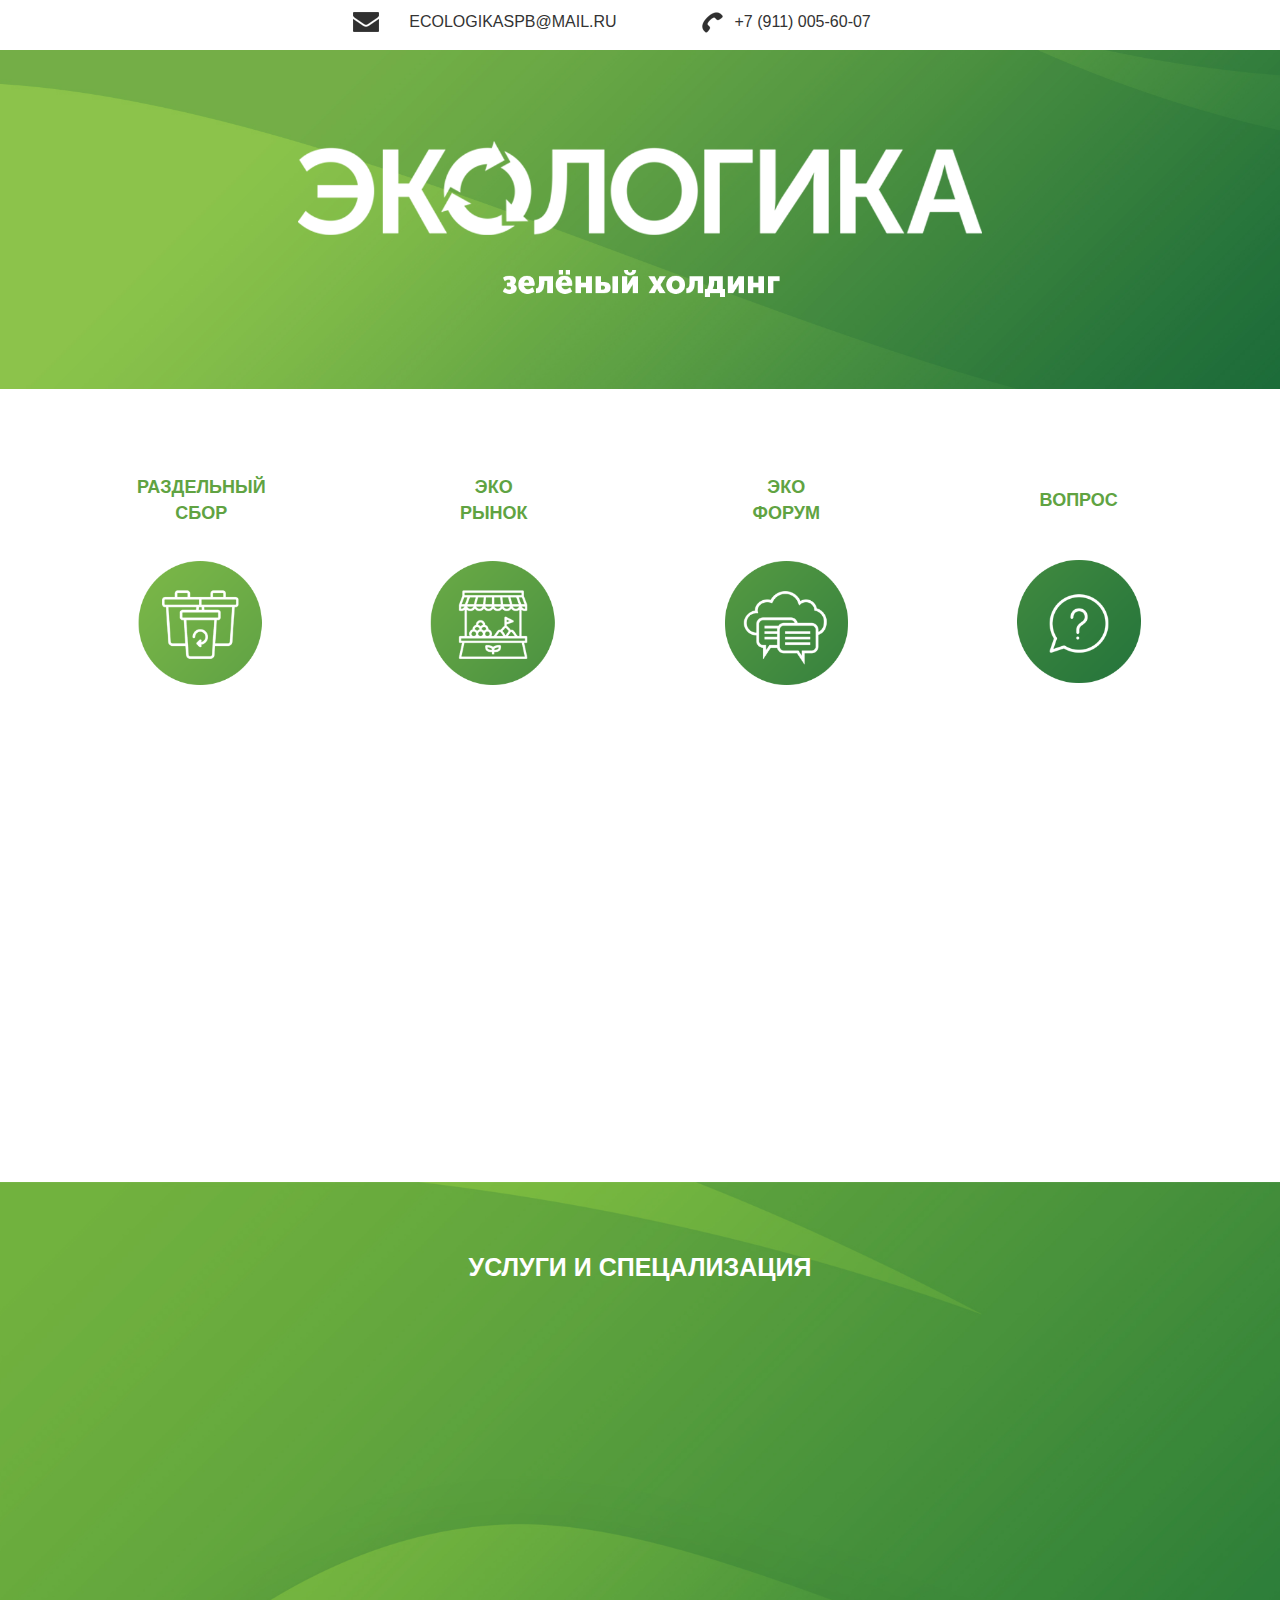
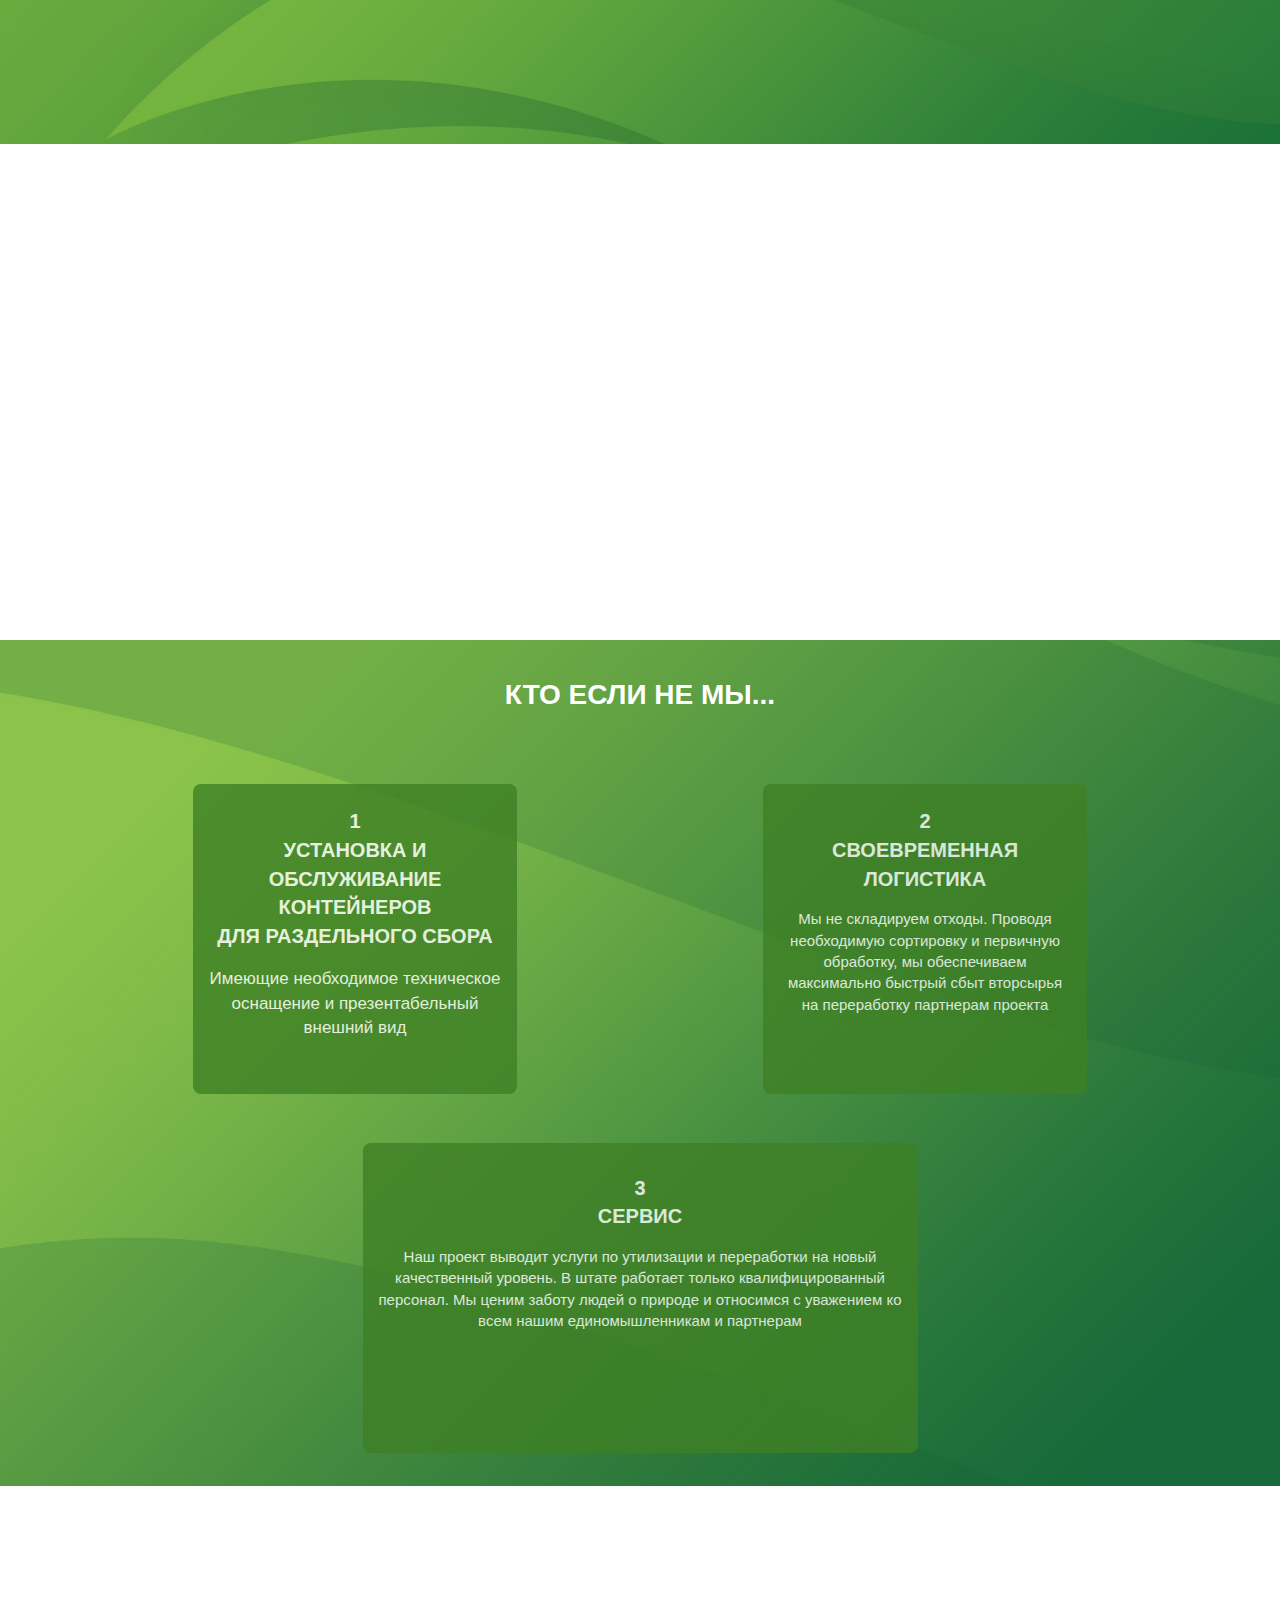
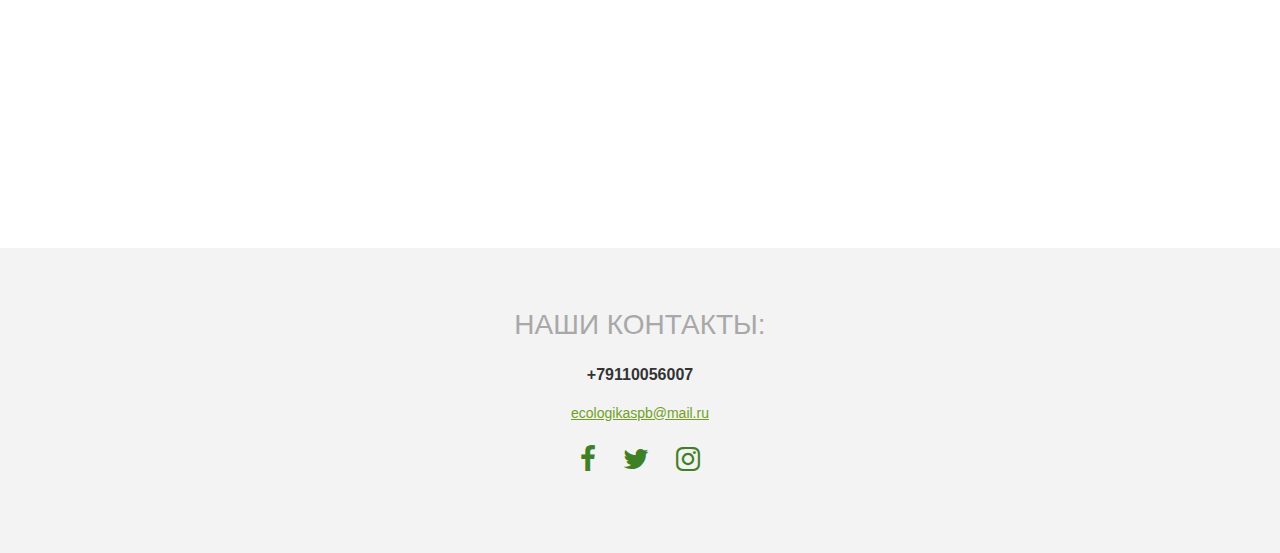
==== index.html @ de42df35 "initial commit" ====
<!DOCTYPE html>
<html lang="ru">
  <head>
    <meta charset="utf-8">
    <meta http-equiv="X-UA-Compatible" content="IE=edge">
    <meta name="viewport" content="width=device-width, initial-scale=1">
    <!-- The above 3 meta tags *must* come first in the head; any other head content must come *after* these tags -->
    <title>Bootstrap 101 Template</title>

    <!-- Bootstrap -->
    <link href="css/bootstrap.min.css" rel="stylesheet">
    <!-- MAIN CSS -->
    <link rel="stylesheet" href="css/main.css">
    <!-- ANIMATE CSS -->
    <link rel="stylesheet" href="css/animate.css">
    <!-- FORN AWESOME -->
    <link rel="stylesheet" href="css/font-awesome.min.css">


    <!-- HTML5 shim and Respond.js for IE8 support of HTML5 elements and media queries -->
    <!-- WARNING: Respond.js doesn't work if you view the page via file:// -->
    <!--[if lt IE 9]>
      <script src="https://oss.maxcdn.com/html5shiv/3.7.3/html5shiv.min.js"></script>
      <script src="https://oss.maxcdn.com/respond/1.4.2/respond.min.js"></script>
    <![endif]-->
  </head>
  <body>
    <header class="header">
         <div class="container">
           <div class="row animated fadeInDown">
             <div class="col-lg-12 col-md-12 col-sm-12 col-xs-12 header-contacts">
               <p class="header-contacts-p1">ecologikaspb@mail.ru</p>
               <p class="header-contacts-p2">+7 (911) 005-60-07</p>
             </div>
           </div>
         </div>
    </header>

    <section class="main">
      <div class="container">
        <div class="row">
          <div class="col-lg-12 col-md-12">
            <img class="animated fadeInLeft" src="img/main-text.png" alt="Экология">
          </div>
        </div>
      </div>
    </section>

    <section class="mission">
      <div class="container">
        <div class="row mission-block-1 animated fadeInDown">
          <div class="col-lg-3 col-md-3 col-sm-3 col-xs-6">
            <a href="razdelniy-sbor.html"><p>раздельный<br> сбор</p>
              <img src="img/mission-img-1.png" alt="Картинка"></a>
          </div>
          <div class="col-lg-3 col-md-3 col-sm-3 col-xs-6">
            <a href="#"><p>эко<br> рынок</p>
              <img src="img/mission-img-2.png" alt="Картинка"></a>
          </div>
          <div class="col-lg-3 col-md-3 col-sm-3 col-xs-6">
            <a href="#"><p>эко<br> форум</p>
              <img src="img/mission-img-3.png" alt="Картинка"></a>
          </div>
          <div class="col-lg-3 col-md-3 col-sm-3 col-xs-6 mission-block-1-img-4">
            <a href=""><p class="mission-block-1-line-height">вопрос</p>
              <img src="img/mission-img-4.png" alt="Картинка"> </a>
          </div>
        </div>
        <div class="row mission-block-2 animated">
          <div class="col-lg-6 col-md-6 col-sm-12 col-xs-12 mission-block-2-background animated mov2">
            <h1>миссия проекта</h1>
            <p>Основой идеи проекта является миссия заботы об экологии.
              Проект ЭКОЛОГИКА это команда единомышленников, которые
              всегда уделяли особое внимание чистоте в своей жизни.
              Мы наблюдали за опытом реализованных проектов в сфере
              экологии, и анализировали ошибки закрывшихся или
              временно приостановленных. Основываясь на полученном
              опыте и собранной информации, мы решили реализовать
              свои проект, в котором мы учли все нюансы и внедрили
              необходимые процессы для успешного функционирования.
              В команде проекта есть специалисты в сфере утилизации
              и переработки вторсырья, которые имеют успешныий
            опыт реализацииэкопроектов на региональном уровне.</p>
          </div>
          <div class="col-lg-6 col-md-6 col-sm-12 col-xs-12 animated mov3 mission-hide-block">
            <img src="img/mission-block-2-img.png" alt="Картинка">
          </div>
        </div>
      </div>
    </section> 

    <section class="services">
      <div class="container">
        <div class="row">
          <div class="col-lg-12 col-md-12 col-sm-12 col-xs-12">
            <h1>Услуги и спецализация</h1>
          </div>
        </div>
        <div class="row services-row-2 animated mov4">
          <div class="col-lg-4 col-md-4 col-sm-12 col-xs-12 services-block-1">
            <img src="img/services-img-1.png" alt="Картинка">
            <h2>раздельный сбор<br>
            отходов</h2>
            <p>пластик, картон,
              макулатура
              организация
            пунктов приема</p>
          </div>
          <div class="col-lg-4 col-md-4 col-sm-12 col-xs-12 services-block-2">
            <img src="img/services-img-2.png" alt="Картинка">
            <h2>логистика<br>
            и утилизация</h2>
            <p>доставка
            и прием отходов</p>
          </div>
          <div class="col-lg-4 col-md-4 col-sm-12 col-xs-12 services-block-3">
            <img src="img/services-img-3.png" alt="Картинка">
            <h2>Сортировка<br>
            и обработка</h2>
            <p>разделение отходов,
              первичное очищение
              и подготовка пригодного
            для переработки сырья</p>
          </div>
        </div>
      </div>
    </section>

    <section class="wecan">
      <div class="container mov5 animated wecan-container">
        <div class="row">
          <div class="col-lg-12 col-md-12 col-sm-12 col-xs-12">
            <h1>мы умеем собирать:</h1>
          </div>
        </div>
        <div class="row wecan-row-2">
          <div class="col-lg-12 col-md-12 col-sm-12 col-xs-12">
            <img class="wecan-main-img" src="img/wecan-img-1.png" alt="Бутылки">
            <h2>пластик</h2>
            <img class="wecan-que-mark-1" src="img/wecan-que-mark.png" alt="?">
          </div>
            <div class="wecan-block-relative col-lg-6 col-md-6 col-sm-6 col-xs-6">
              <div class="wecan-hide-block-1 animated">
                <p>установка и обслуживание контейнеров<br>
                и пунктов сбора на безвозмездной основе</p>
              </div>
            </div>
            <div class="wecan-block-relative col-lg-6 col-md-6 col-sm-6 col-xs-6">
              <div class="wecan-hide-block-2 animated">
                <p>утилизация офисной макулатуры<br>
                на безвозмездной основе</p>
              </div>
            </div>
        </div>
        <div class="row">

        </div>
      </div>
    </section>

    <section class="who">
      <div class="container">
        <div class="row who-row-3">
          <div class="col-lg-12 col-md-12 col-sm-12 col-xs-12">
            <h1>кто если не мы...</h1>
          </div>
        </div>
        <div class="who-row-4">
          <div class="col-lg-6 col-md-6 col-sm-6 col-xs-12">
            <div class="who-row-4-block-1">
              <h1>1<br> 
                 Установка и обслуживание контейнеров<br> для раздельного сбора</h1>
              <p>Имеющие необходимое
                техническое оснащение
                и презентабельный
              внешний вид</p>
            </div>
          </div>
        </div>
        <div class="wecan-row-5">
          <div class="col-lg-6 col-md-6 col-sm-6 col-xs-12">
            <div class="who-row-5-block-1">
              <h1>2<br>
                Своевременная<br>
              логистика</h1>
              <p>Мы не складируем отходы.
                Проводя необходимую
                сортировку и первичную
                обработку, мы обеспечиваем
                максимально быстрый сбыт
                вторсырья на переработку
              партнерам проекта</p>
            </div>
          </div>
          <div class="col-lg-12 col-md-12 col-sm-12 col-xs-12">
            <div class="who-row-5-block-2">
              <h1>3<br>
              Сервис</h1>
              <p>Наш проект выводит услуги
                по утилизации и переработки
                на новый качественный
                уровень. В штате работает
                только квалифицированный
                персонал. Мы ценим заботу
                людей о природе и относимся
                с уважением ко всем нашим
              единомышленникам и партнерам</p>
            </div>
          </div>
        </div>
      </div>
    </section>

    <section class="modal">
      <div class="container">
        <div class="row">
          <div class="col-lg-12 col-md-12 col-sm-12 col-xs-12">
            <div class="modal-block animated mov6">
              <h1>оставьте заявку</h1>
              <p>на установку и обслуживание контейнеров на безвозмездной основе</p>
              <form action="mail.php" method="post">
                <input class="modal-input-text" type="text" placeholder="Ваше имя" name="name">
                <input class="modal-input-text" type="text" placeholder="Контактный телефон" name="phone"><br>
                <input class="modal-input-btn" type="submit" value="Отправить">
              </form>
            </div>
          </div>
        </div>
      </div>
    </section>

    <section class="contacts">
      <div class="container">
        <div class="row contacts-block">
          <div class="col-lg-12 col-md-12 col-sm-12 col-xs-12">
            <h1>наши контакты:</h1>
            <p class="contacts-p-number">+79110056007</p>
            <a class="contacts-a-mail">ecologikaspb@mail.ru</a>
            <div class="contacts-icons">
              <a href="#"><i class="fa fa-facebook fa-2x" aria-hidden="true"></i></a>
              <a href="#"><i class="fa fa-twitter fa-2x" aria-hidden="true"></i></a>
              <a href="#"><i class="fa fa-instagram fa-2x" aria-hidden="true"></i></a>
            </div>
          </div>
        </div>
      </div>
    </section>  

    <!-- jQuery (necessary for Bootstrap's JavaScript plugins) -->
    <script src="https://ajax.googleapis.com/ajax/libs/jquery/1.12.4/jquery.min.js"></script> 
    <script src="js/main.js"></script>
  </body>
</html>
---- css/main.css ----
@charset "UTF-8";
body {
  overflow-x: hidden; }

.header {
  height: 100%; }
  .header-nav {
    margin-top: 5%;
    margin-bottom: 5%; }
    .header-nav li {
      display: inline-block;
      font-family: Arial;
      text-transform: uppercase; }
      .header-nav li a {
        color: #494949;
        font-size: 16px;
        border-right: 1px solid;
        padding: 0 15px; }
  .header-contacts {
    text-align: center; }
    .header-contacts-p1:before {
      content: url(../img/header-mail.png);
      position: absolute;
      top: 1%;
      left: -27%; }
    .header-contacts-p2 {
      margin-left: 10%; }
      .header-contacts-p2:before {
        content: url(../img/header-phone.png);
        position: absolute;
        top: 1%;
        left: -24%; }
    .header-contacts p {
      display: inline-block;
      font-family: Arial;
      text-transform: uppercase;
      font-size: 16px;
      position: relative;
      margin-top: 1%; }

.main {
  background: url(../img/main-bg.jpg) no-repeat center;
  background-size: cover;
  text-align: center;
  height: 100%; }
  .main img {
    max-width: 60%;
    margin-top: 8%;
    margin-bottom: 8%; }
  .main p {
    font-family: Arial;
    font-size: 20px;
    text-transform: uppercase;
    font-weight: bold;
    color: #fff;
    margin-bottom: 8%;
    margin-top: 2%; }

.mission {
  height: 100%; }
  .mission a {
    text-decoration: none; }
    .mission a img:hover {
      opacity: 0.6;
      -webkit-transition: all 1s;
      transition: all 1s; }
  .mission-block-1 {
    margin-top: 6%;
    margin-bottom: 6%;
    text-align: center; }
    .mission-block-1-line-height {
      line-height: 50px; }
    .mission-block-1 p {
      font-family: Arial;
      font-size: 18px;
      font-weight: bold;
      color: #60A342;
      text-transform: uppercase; }
    .mission-block-1 img {
      width: 60%; }
  .mission-hide-block {
    opacity: 0; }
  .mission-block-2 {
    margin-bottom: 6%; }
    .mission-block-2-background {
      border-radius: 20px;
      opacity: 0; }
    .mission-block-2 h1 {
      text-transform: uppercase;
      font-size: 20px;
      font-family: Arial;
      text-align: right;
      text-align: right;
      color: #000; }
    .mission-block-2 p {
      text-align: right;
      font-family: Arial;
      font-size: 17px;
      color: #000;
      text-align: right; }
    .mission-block-2 img {
      width: 49%;
      margin-top: 5%;
      margin-left: 20%; }

.services {
  background: url(../img/services-bg.jpg) no-repeat center;
  background-size: cover;
  height: 100%;
  text-align: center; }
  .services img {
    max-width: 40%;
    width: auto; }
  .services h1 {
    font-family: Arial;
    color: #fff;
    text-transform: uppercase;
    font-size: 25px;
    font-weight: bold;
    margin: 6% 0; }
  .services h2 {
    font-family: Arial;
    color: #fff;
    text-transform: uppercase;
    width: 100%; }
  .services p {
    font-family: Arial;
    font-size: 17px;
    color: #fff; }
  .services-block-1 {
    background: #3E8025;
    width: 26%;
    height: 310px;
    padding: 15px;
    border-radius: 8px;
    opacity: 0.8; }
  .services-block-2 {
    background: #3E8025;
    width: 26%;
    height: 310px;
    margin: 0 10%;
    padding: 15px;
    border-radius: 8px;
    opacity: 0.8; }
  .services-block-3 {
    background: #3E8025;
    width: 26%;
    height: 310px;
    padding: 15px;
    border-radius: 8px;
    opacity: 0.8; }
  .services-row-2 {
    margin-bottom: 7%;
    opacity: 0; }

.wecan {
  height: 100%;
  text-align: center;
  position: relative; }
  .wecan-container {
    opacity: 0; }
  .wecan-block-relative {
    position: relative; }
  .wecan-p {
    font-size: 15px; }
  .wecan-row-2 {
    margin-top: 3%;
    margin-bottom: 10%; }
  .wecan h1 {
    font-family: Arial;
    text-transform: uppercase;
    margin-top: 6%; }
  .wecan h2 {
    text-transform: uppercase; }
  .wecan-que-mark-1 {
    width: 3%;
    cursor: pointer; }
  .wecan-main-img {
    width: 13%; }
  .wecan-hide-block-1 {
    position: absolute;
    left: 24%;
    display: none;
    color: #000;
    font-family: Arial;
    font-size: 13px;
    padding: 1%;
    font-weight: bold;
    text-transform: uppercase;
    margin-top: 2%;
    color: #000; }
  .wecan-hide-block-2 {
    position: absolute;
    right: 24%;
    display: none;
    color: #000;
    font-family: Arial;
    font-size: 13px;
    padding: 1%;
    font-weight: bold;
    text-transform: uppercase;
    margin-top: 2%;
    color: #000; }
  .wecan-row-4 {
    margin-top: 3%; }
    .wecan-row-4 h1 {
      font-family: Arial;
      font-size: 20px;
      font-weight: bold;
      color: #fff; }
    .wecan-row-4 p {
      font-family: Arial;
      font-size: 15px;
      color: #fff; }
    .wecan-row-4-block-1 {
      background: #3E8025;
      width: 26%;
      height: 310px;
      margin: 0 25%;
      border-radius: 8px;
      float: right; }
    .wecan-row-4-block-2 {
      background: #3E8025;
      width: 26%;
      height: 310px;
      margin: 0 25%;
      border-radius: 8px;
      float: left; }
  .wecan-row-5 {
    margin-top: 3%;
    margin-bottom: 13%; }
    .wecan-row-5 h1 {
      font-family: Arial;
      font-size: 20px;
      font-weight: bold;
      color: #fff; }
    .wecan-row-5 p {
      font-family: Arial;
      font-size: 15px;
      color: #fff; }
    .wecan-row-5-block-1 {
      background: #3E8025;
      width: 26%;
      height: 310px;
      margin: 0 25%;
      border-radius: 60px;
      float: right; }
    .wecan-row-5-block-2 {
      background: #3E8025;
      width: 26%;
      height: 310px;
      margin: 0 25%;
      border-radius: 8px;
      float: left; }

.who {
  background: url(../img/wecan-bg.jpg) no-repeat center;
  background-size: cover;
  height: 100%;
  text-align: center; }
  .who h1 {
    font-family: Arial;
    text-transform: uppercase;
    color: #fff;
    text-align: center;
    margin-top: 3%; }
  .who-row-4 {
    margin-top: 3%; }
    .who-row-4 h1 {
      font-family: Arial;
      font-size: 20px;
      font-weight: bold;
      color: #fff; }
    .who-row-4 p {
      font-family: Arial;
      font-size: 17px;
      color: #fff;
      text-align: center; }
    .who-row-4-block-1 {
      background: #3E8025;
      width: 60%;
      height: 310px;
      margin: 3% auto;
      padding: 15px;
      border-radius: 8px;
      opacity: 0.8; }
    .who-row-4-block-2 {
      background: #3E8025;
      width: 60%;
      height: 310px;
      margin: 3% auto;
      padding: 15px;
      border-radius: 8px;
      opacity: 0.8; }
  .who-row-5 {
    margin-top: 3%;
    margin-bottom: 13%; }
    .who-row-5 h1 {
      font-family: Arial;
      font-size: 20px;
      font-weight: bold;
      color: #fff; }
    .who-row-5 p {
      font-family: Arial;
      font-size: 15px;
      color: #fff;
      text-align: center; }
    .who-row-5-block-1 {
      background: #3E8025;
      width: 60%;
      height: 310px;
      margin: 3% auto;
      padding: 15px;
      border-radius: 8px;
      opacity: 0.8; }
    .who-row-5-block-2 {
      background: #3E8025;
      width: 50%;
      height: 310px;
      margin: 3% auto;
      padding: 15px;
      border-radius: 8px;
      opacity: 0.8; }

.modal {
  background-size: cover;
  height: 100%;
  text-align: center; }
  .modal-block {
    background: url(../img/modal-bg.jpg) no-repeat center;
    background-size: cover;
    width: 49%;
    margin: 4% auto;
    padding: 0.5% 0;
    border-radius: 20px;
    opacity: 0; }
  .modal h1 {
    font-family: Arial;
    font-size: 25px;
    text-transform: uppercase;
    margin-bottom: 1%;
    color: #fff;
    margin-top: 5%; }
  .modal p {
    font-family: Arial;
    font-size: 20px;
    margin-top: 1%;
    color: #fff; }
  .modal-input-text {
    padding: 1.5% 3%;
    font-family: Arial;
    border-radius: 18px;
    border: none;
    margin: 0 1%;
    outline: none; }
  .modal-input-btn {
    background: #70b13e;
    margin-top: 3%;
    padding: 1% 5%;
    border-radius: 18px;
    border: none;
    margin-bottom: 5%;
    outline: none; }

.modal-sbor {
  background-size: cover;
  height: 100%;
  text-align: center; }
  .modal-sbor-block {
    background: url(../img/modal-bg.jpg) no-repeat center;
    background-size: cover;
    width: 49%;
    margin: 4% auto;
    padding: 0.5% 0;
    border-radius: 20px; }
  .modal-sbor h1 {
    font-family: Arial;
    font-size: 25px;
    text-transform: uppercase;
    margin-bottom: 1%;
    color: #fff;
    margin-top: 5%; }
  .modal-sbor p {
    font-family: Arial;
    font-size: 20px;
    margin-top: 1%;
    color: #fff; }
  .modal-sbor-input-text {
    padding: 1.5% 3%;
    font-family: Arial;
    border-radius: 18px;
    border: none;
    margin: 0 1%;
    outline: none; }
  .modal-sbor-input-btn {
    background: #70b13e;
    margin-top: 3%;
    padding: 1% 5%;
    border-radius: 18px;
    border: none;
    margin-bottom: 5%;
    outline: none; }

.contacts {
  height: 100%;
  background: #f3f3f3;
  text-align: center; }
  .contacts-icons i {
    margin: 2% 1%;
    color: #3E8025; }
  .contacts-block {
    margin-bottom: 5%; }
  .contacts h1 {
    text-transform: uppercase;
    font-family: Arial;
    font-weight: normal;
    color: #a8a8a8;
    margin-top: 5%; }
  .contacts-p-number {
    font-weight: bold;
    font-size: 16px; }
  .contacts-a-mail {
    font-family: Arial;
    color: #70a01d;
    text-decoration: underline; }
    .contacts-a-mail:hover {
      color: #70a01d; }

.info {
  height: 100%; }
  .info-block-1 {
    margin: 5%; }
  .info h1 {
    font-family: Arial;
    text-transform: uppercase; }
  .info a {
    display: inline-block;
    color: #7DBA03; }
  .info p {
    display: inline-block;
    text-transform: uppercase;
    opacity: 0.6; }

.collection-p1 {
  font-family: Arial;
  font-weight: bold;
  color: #fff;
  font-size: 16px;
  margin-top: 8% !important; }
.collection-block-1 {
  background: #6EA102;
  width: 50%;
  padding: 3%; }
  .collection-block-1 h2 {
    text-transform: uppercase;
    color: #C1F14B; }
  .collection-block-1 h1 {
    text-transform: uppercase;
    font-family: Arial;
    color: #fff;
    position: relative; }
    .collection-block-1 h1:after {
      content: "";
      position: absolute;
      border-bottom: 2px solid #7DBA00;
      width: 7%;
      top: 136%;
      left: 0%; }
  .collection-block-1 p {
    font-family: Arial;
    color: #fff;
    font-size: 16px;
    margin: 0; }

/***** АДАПТИВ **** */
@media (min-width: 991px) and (max-width: 1200px) {
  .header-nav li a {
    padding: 0 7px; }

  .wecan-que-mark-1 {
    width: 8%; }

  .wecan-que-mark-2 {
    width: 8%; }

  .mission-block-2 img {
    width: 55%;
    margin-top: 12%; } }
@media (min-width: 768px) and (max-width: 990px) {
  .header-contacts {
    text-align: center; }

  .mission-block-1 p {
    font-size: 16px; }

  .mission-block-1-line-height {
    line-height: 44px; }

  .mission-block-2 {
    text-align: center; }
    .mission-block-2 h1 {
      text-align: center; }
    .mission-block-2 p {
      text-align: center; }
    .mission-block-2 img {
      margin-top: 8%;
      margin-left: 0; }

  .services-block-1 {
    width: 50%;
    margin: 3% 25%; }

  .services-block-2 {
    width: 50%;
    margin: 3% 25%; }

  .services-block-3 {
    width: 50%;
    margin: 3% 25%; }

  .services p {
    font-size: 18px; }

  .wecan-que-mark-1 {
    width: 8%; }

  .wecan-que-mark-2 {
    width: 8%; }

  .wecan-hide-block-1 {
    font-size: 10px;
    left: 19%; }

  .wecan-hide-block-2 {
    font-size: 10px;
    right: 19%; }

  .who-row-4-block-1 {
    width: 70%; }

  .who-row-4-block-2 {
    width: 70%; }

  .who-row-5-block-1 {
    width: 70%; }

  .who-row-5-block-2 {
    width: 70%; }

  .modal-input-text {
    margin: 1% 1%; } }
@media (min-width: 480px) and (max-width: 767px) {
  .header-contacts {
    text-align: center; }

  .mission-block-2 {
    text-align: center; }
    .mission-block-2-background {
      width: 90%;
      margin: 0 5%; }
    .mission-block-2 h1 {
      text-align: center; }
    .mission-block-2 p {
      text-align: center; }
    .mission-block-2 img {
      margin-top: 12%;
      margin-left: 0; }

  .services-block-1 {
    width: 50%;
    margin: 3% 25%; }

  .services-block-2 {
    width: 50%;
    margin: 3% 25%; }

  .services-block-3 {
    width: 50%;
    margin: 3% 25%; }

  .wecan-main-img {
    width: 60%; }

  .wecan-que-mark-1 {
    width: 18%; }

  .wecan-que-mark-2 {
    width: 18%; }

  .wecan-hide-block-1 {
    font-size: 10px; }

  .wecan-hide-block-2 {
    font-size: 10px; }

  .wecan-row-4-block-1 {
    width: 50%;
    margin: 3% 25%;
    height: 100%; }

  .wecan-row-4-block-2 {
    width: 50%;
    margin: 3% 25%;
    height: 100%; }

  .wecan-row-5-block-1 {
    width: 50%;
    margin: 3% 25%;
    height: 100%; }

  .wecan-row-5-block-2 {
    width: 50%;
    margin: 3% 25%;
    height: 100%; }

  .modal-input-text {
    margin: 1% 1%; }

  .wecan-row-2 {
    margin-bottom: 29%; }

  .modal p {
    font-size: 14px; }
  .modal h1 {
    font-size: 19px; }

  .modal-sbor p {
    font-size: 14px; }
  .modal-sbor h1 {
    font-size: 19px; }

  .wecan-hide-block-1 {
    left: 2%; }

  .wecan-hide-block-2 {
    right: 2%; }

  .who-row-5-block-2 {
    width: 60%; }

  .collection-block-1 h1 {
    font-size: 20px; } }
@media (min-width: 320px) and (max-width: 479px) {
  .modal-sbor h1 {
    font-size: 18px; }
  .modal-sbor p {
    font-size: 9px; }
  .modal-sbor-input-text {
    font-size: 8px; }
  .modal-sbor-input-btn {
    font-size: 9px; }

  .collection-block-1 h1 {
    font-size: 13px; }
  .collection-block-1 p {
    font-size: 11px; }

  .header-nav li a {
    font-size: 11px; }

  .header-contacts {
    text-align: center; }
    .header-contacts p {
      font-size: 12px; }
    .header-contacts-p1:before {
      display: none; }
    .header-contacts-p2:before {
      display: none; }

  .mission-block-1 p {
    font-size: 13px; }

  .mission-block-1-line-height {
    line-height: 36px; }

  .mission-block-2 {
    text-align: center; }
    .mission-block-2 h1 {
      text-align: center; }
    .mission-block-2 p {
      text-align: center;
      font-size: 14px; }
    .mission-block-2 img {
      margin-top: 12%;
      margin-left: 0; }

  .services h1 {
    font-size: 18px; }
  .services h2 {
    font-size: 18px; }

  .services-block-1 {
    width: 90%;
    margin: 3% 5%; }

  .services-block-2 {
    width: 90%;
    margin: 3% 5%; }

  .services-block-3 {
    width: 90%;
    margin: 3% 5%; }

  .wecan-main-img {
    width: 60%; }

  .wecan-que-mark-1 {
    width: 18%; }

  .wecan-que-mark-2 {
    width: 18%; }

  .wecan-hide-block-1 {
    font-size: 10px; }

  .wecan-hide-block-2 {
    font-size: 10px; }

  .wecan-row-4-block-1 {
    width: 90%;
    margin: 3% 5%;
    height: 100%; }

  .wecan-row-4-block-2 {
    width: 90%;
    margin: 3% 5%;
    height: 100%; }

  .wecan-row-5-block-1 {
    width: 90%;
    margin: 3% 5%;
    height: 100%; }

  .wecan-row-5-block-2 {
    width: 90%;
    margin: 3% 5%;
    height: 100%; }

  .wecan-hide-block-1 p {
    padding: 10px 5px; }

  .wecan-hide-block-2 p {
    padding: 10px 5px; }

  .wecan-que-mark-1 {
    width: 29%; }

  .wecan-que-mark-2 {
    width: 29%; }

  .modal-input-text {
    margin: 2% 1%; }

  .wecan h2 {
    font-size: 13px; }

  .wecan-row-5 h1 {
    font-size: 14px; }
  .wecan-row-5 p {
    font-size: 12px; }

  .who-row-4 p {
    font-size: 12px; }
  .who-row-4 h1 {
    font-size: 14px; }

  .modal h1 {
    font-size: 18px; }
  .modal p {
    font-size: 9px; }
  .modal-input-text {
    font-size: 8px; }
  .modal-input-btn {
    font-size: 9px; }

  .wecan-row-2 {
    margin-bottom: 50%; }

  .wecan-hide-block-1 {
    left: 2%; }

  .wecan-hide-block-2 {
    right: 2%; }

  .wecan-que-mark-2 {
    width: 20%; }

  .wecan-que-mark-1 {
    width: 20%; }

  .who-row-5-block-2 {
    width: 60%; } }
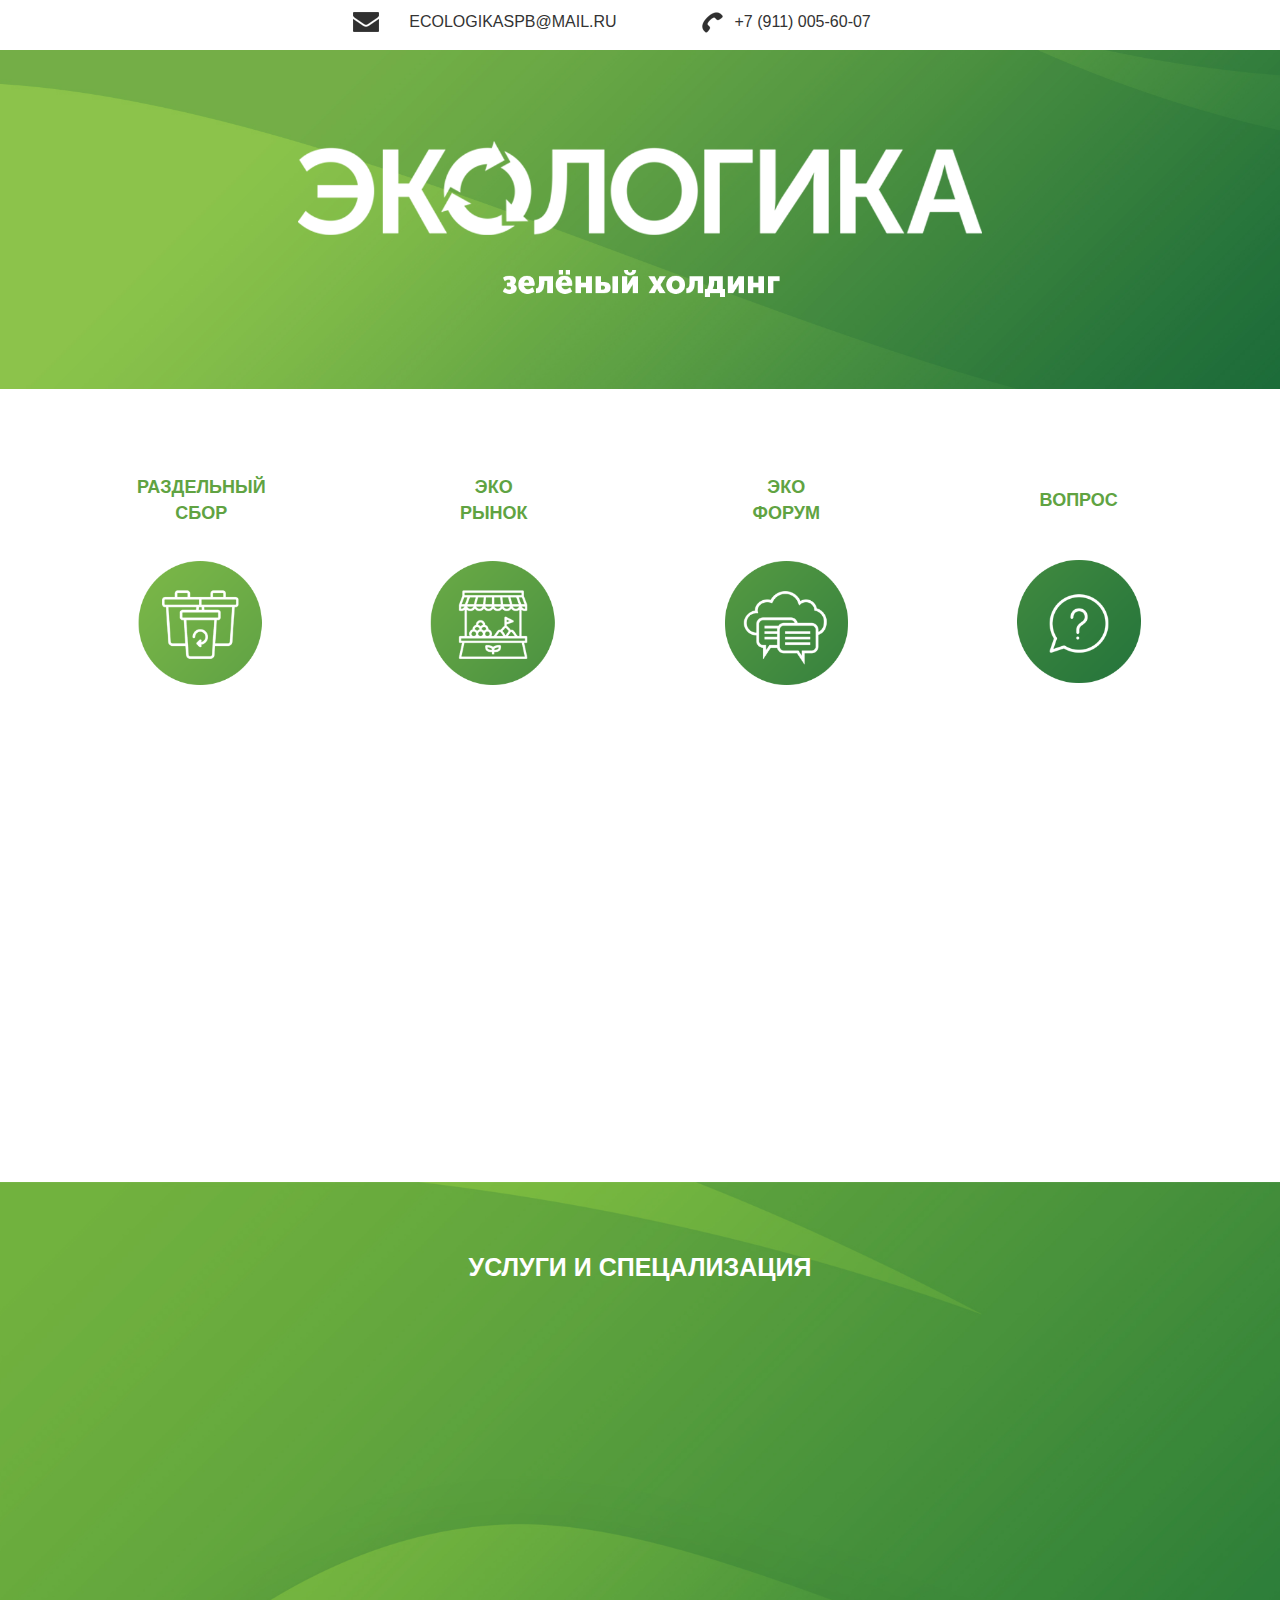
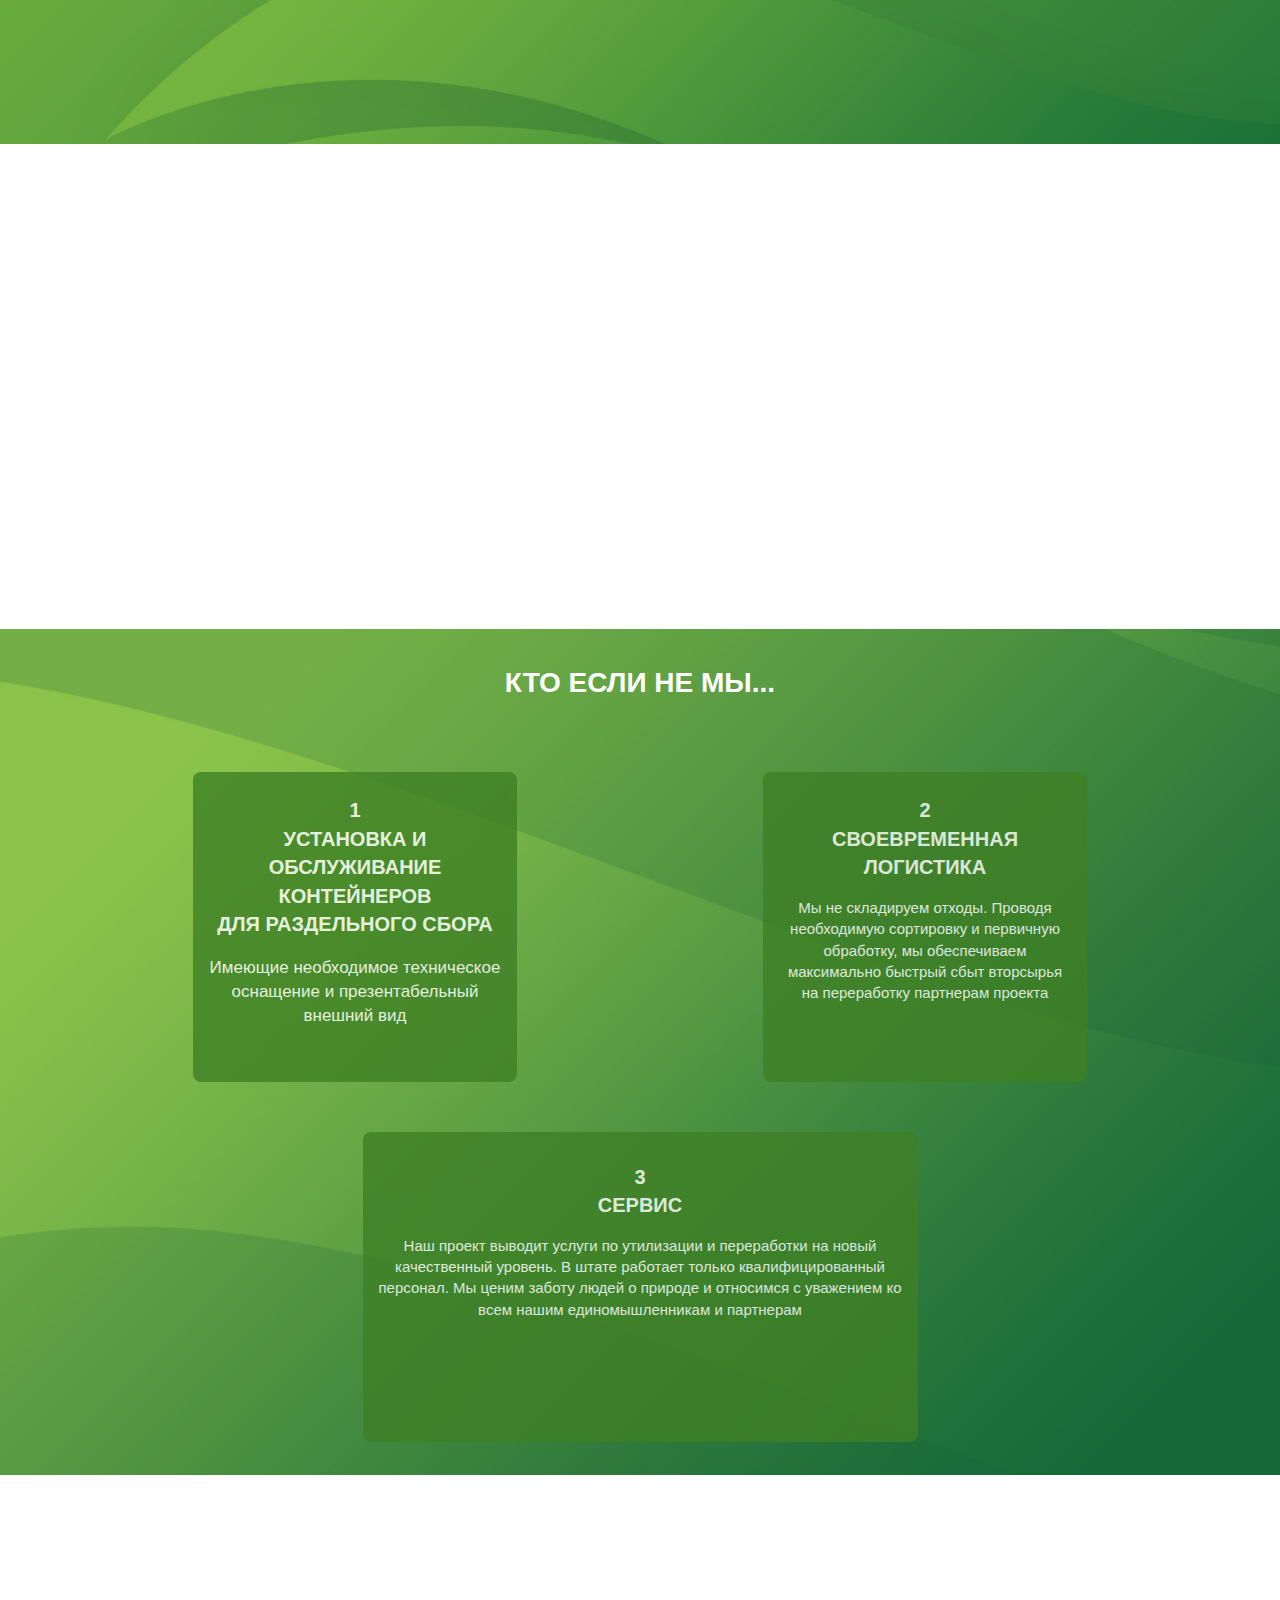
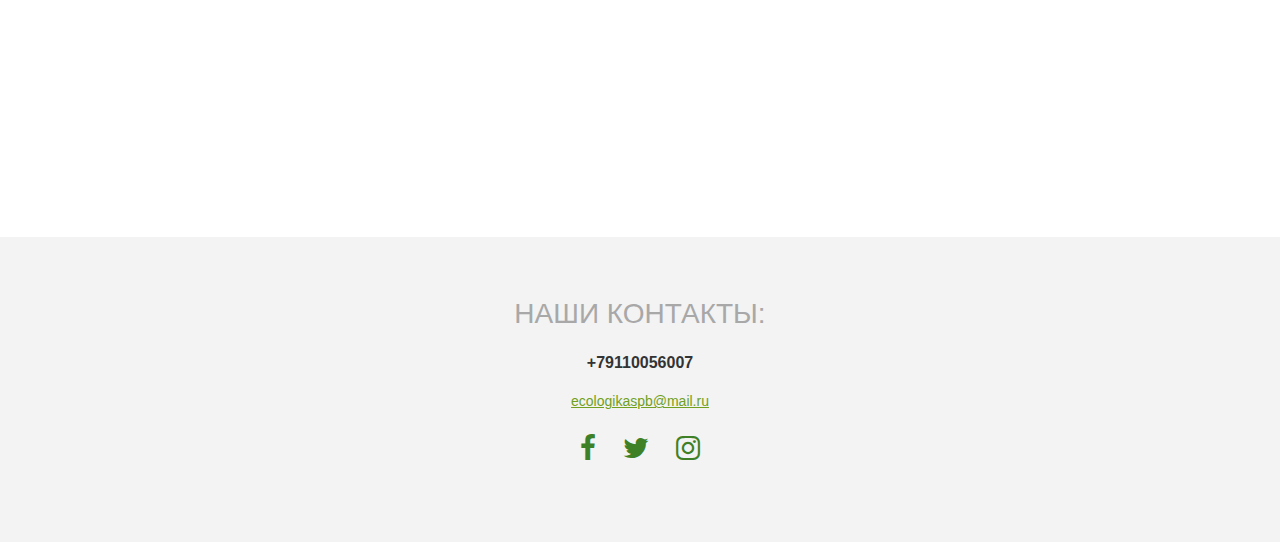
==== commit 14439041: "initial commit" ====
--- a/index.html
+++ b/index.html
@@ -139,16 +139,10 @@
             <h2>пластик</h2>
             <img class="wecan-que-mark-1" src="img/wecan-que-mark.png" alt="?">
           </div>
-            <div class="wecan-block-relative col-lg-6 col-md-6 col-sm-6 col-xs-6">
+            <div class="wecan-block-relative col-lg-12 col-md-12 col-sm-12 col-xs-12">
               <div class="wecan-hide-block-1 animated">
                 <p>установка и обслуживание контейнеров<br>
                 и пунктов сбора на безвозмездной основе</p>
-              </div>
-            </div>
-            <div class="wecan-block-relative col-lg-6 col-md-6 col-sm-6 col-xs-6">
-              <div class="wecan-hide-block-2 animated">
-                <p>утилизация офисной макулатуры<br>
-                на безвозмездной основе</p>
               </div>
             </div>
         </div>
--- a/css/main.css
+++ b/css/main.css
@@ -58,12 +58,12 @@
 
 .mission {
   height: 100%; }
-  .mission a {
+  .mission a:hover {
     text-decoration: none; }
-    .mission a img:hover {
-      opacity: 0.6;
-      -webkit-transition: all 1s;
-      transition: all 1s; }
+  .mission a img:hover {
+    opacity: 0.6;
+    -webkit-transition: all 1s;
+    transition: all 1s; }
   .mission-block-1 {
     margin-top: 6%;
     margin-bottom: 6%;
@@ -173,25 +173,13 @@
   .wecan h2 {
     text-transform: uppercase; }
   .wecan-que-mark-1 {
-    width: 3%;
+    width: 2%;
     cursor: pointer; }
   .wecan-main-img {
     width: 13%; }
   .wecan-hide-block-1 {
     position: absolute;
-    left: 24%;
-    display: none;
-    color: #000;
-    font-family: Arial;
-    font-size: 13px;
-    padding: 1%;
-    font-weight: bold;
-    text-transform: uppercase;
-    margin-top: 2%;
-    color: #000; }
-  .wecan-hide-block-2 {
-    position: absolute;
-    right: 24%;
+    left: 35%;
     display: none;
     color: #000;
     font-family: Arial;
@@ -478,10 +466,7 @@
     padding: 0 7px; }
 
   .wecan-que-mark-1 {
-    width: 8%; }
-
-  .wecan-que-mark-2 {
-    width: 8%; }
+    width: 2%; }
 
   .mission-block-2 img {
     width: 55%;
@@ -492,6 +477,8 @@
 
   .mission-block-1 p {
     font-size: 16px; }
+  .mission-block-1 img {
+    width: 80%; }
 
   .mission-block-1-line-height {
     line-height: 44px; }
@@ -522,10 +509,7 @@
     font-size: 18px; }
 
   .wecan-que-mark-1 {
-    width: 8%; }
-
-  .wecan-que-mark-2 {
-    width: 8%; }
+    width: 3%; }
 
   .wecan-hide-block-1 {
     font-size: 10px;
@@ -552,6 +536,9 @@
 @media (min-width: 480px) and (max-width: 767px) {
   .header-contacts {
     text-align: center; }
+
+  .mission-block-1 img {
+    width: 68%; }
 
   .mission-block-2 {
     text-align: center; }
@@ -579,13 +566,10 @@
     margin: 3% 25%; }
 
   .wecan-main-img {
-    width: 60%; }
+    width: 22%; }
 
   .wecan-que-mark-1 {
-    width: 18%; }
-
-  .wecan-que-mark-2 {
-    width: 18%; }
+    width: 4%; }
 
   .wecan-hide-block-1 {
     font-size: 10px; }
@@ -641,6 +625,9 @@
   .collection-block-1 h1 {
     font-size: 20px; } }
 @media (min-width: 320px) and (max-width: 479px) {
+  .mission-block-1 img {
+    width: 100%; }
+
   .modal-sbor h1 {
     font-size: 18px; }
   .modal-sbor p {
@@ -702,13 +689,10 @@
     margin: 3% 5%; }
 
   .wecan-main-img {
-    width: 60%; }
+    width: 35%; }
 
   .wecan-que-mark-1 {
-    width: 18%; }
-
-  .wecan-que-mark-2 {
-    width: 18%; }
+    width: 6%; }
 
   .wecan-hide-block-1 {
     font-size: 10px; }
@@ -741,12 +725,6 @@
 
   .wecan-hide-block-2 p {
     padding: 10px 5px; }
-
-  .wecan-que-mark-1 {
-    width: 29%; }
-
-  .wecan-que-mark-2 {
-    width: 29%; }
 
   .modal-input-text {
     margin: 2% 1%; }
@@ -782,11 +760,5 @@
   .wecan-hide-block-2 {
     right: 2%; }
 
-  .wecan-que-mark-2 {
-    width: 20%; }
-
-  .wecan-que-mark-1 {
-    width: 20%; }
-
   .who-row-5-block-2 {
     width: 60%; } }
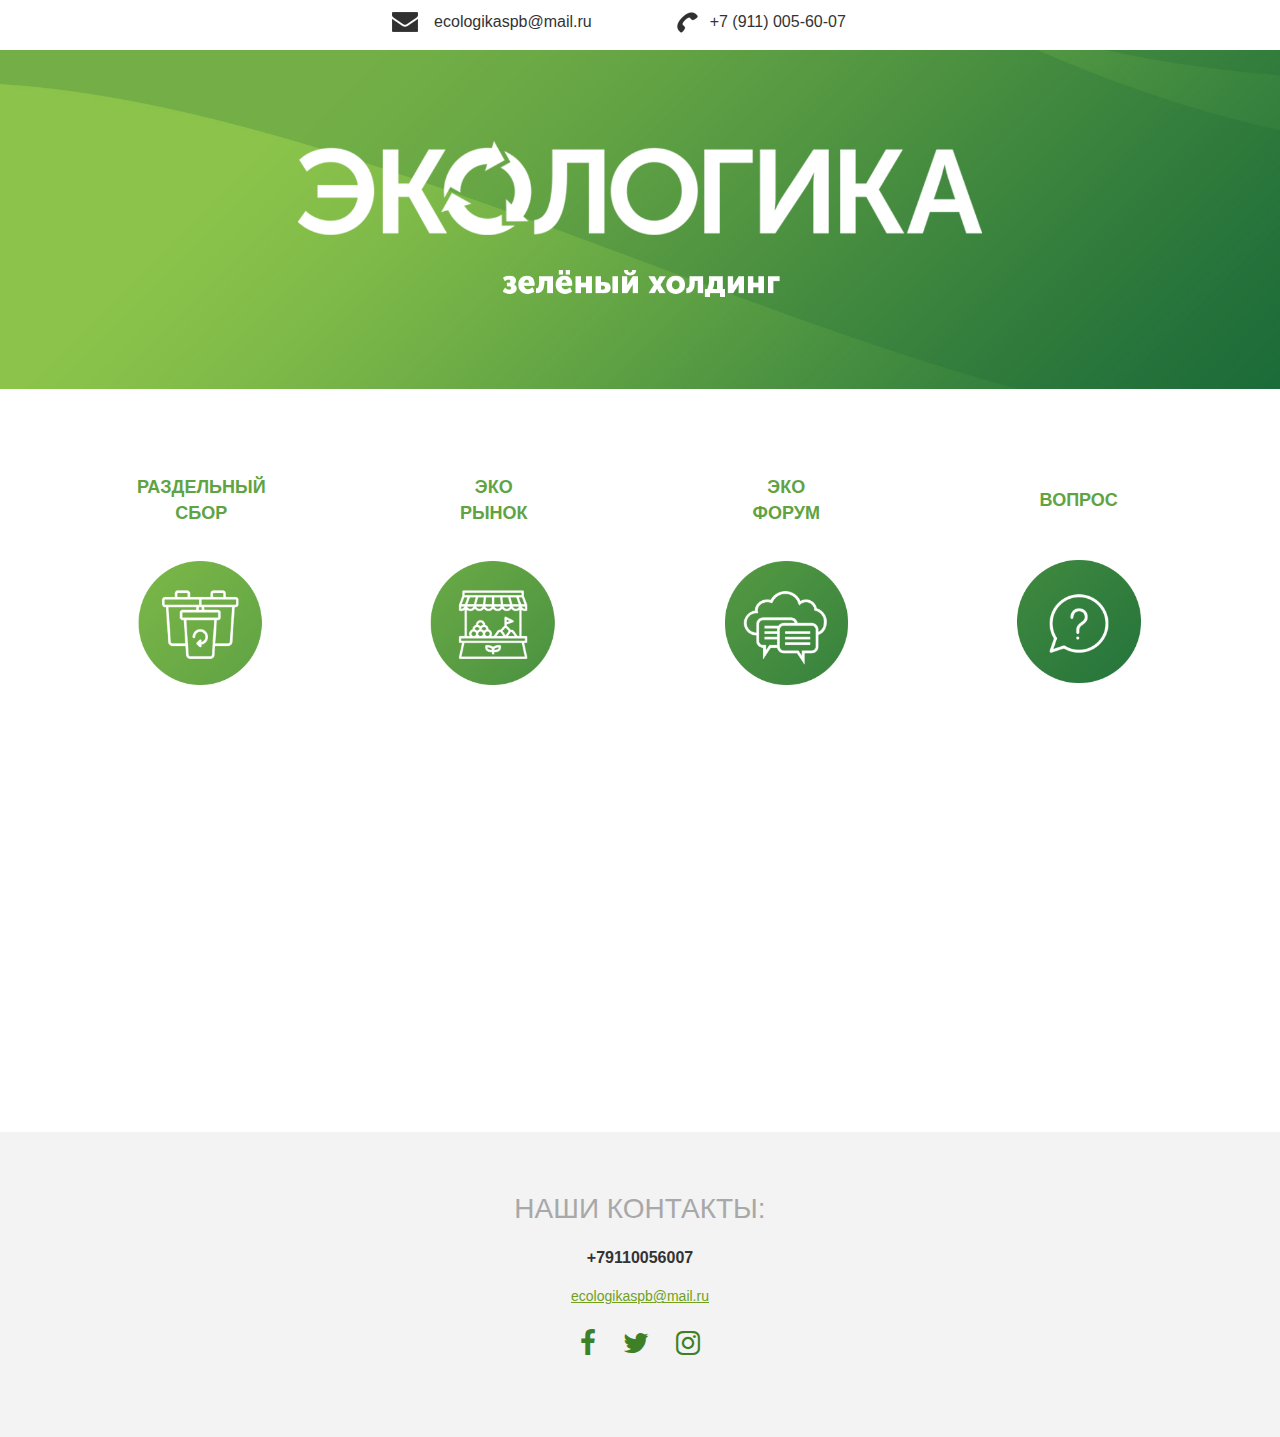
==== commit ec27644d: "initial commit" ====
--- a/index.html
+++ b/index.html
@@ -66,144 +66,8 @@
               <img src="img/mission-img-4.png" alt="Картинка"> </a>
           </div>
         </div>
-        <div class="row mission-block-2 animated">
-          <div class="col-lg-6 col-md-6 col-sm-12 col-xs-12 mission-block-2-background animated mov2">
-            <h1>миссия проекта</h1>
-            <p>Основой идеи проекта является миссия заботы об экологии.
-              Проект ЭКОЛОГИКА это команда единомышленников, которые
-              всегда уделяли особое внимание чистоте в своей жизни.
-              Мы наблюдали за опытом реализованных проектов в сфере
-              экологии, и анализировали ошибки закрывшихся или
-              временно приостановленных. Основываясь на полученном
-              опыте и собранной информации, мы решили реализовать
-              свои проект, в котором мы учли все нюансы и внедрили
-              необходимые процессы для успешного функционирования.
-              В команде проекта есть специалисты в сфере утилизации
-              и переработки вторсырья, которые имеют успешныий
-            опыт реализацииэкопроектов на региональном уровне.</p>
-          </div>
-          <div class="col-lg-6 col-md-6 col-sm-12 col-xs-12 animated mov3 mission-hide-block">
-            <img src="img/mission-block-2-img.png" alt="Картинка">
-          </div>
-        </div>
       </div>
     </section> 
-
-    <section class="services">
-      <div class="container">
-        <div class="row">
-          <div class="col-lg-12 col-md-12 col-sm-12 col-xs-12">
-            <h1>Услуги и спецализация</h1>
-          </div>
-        </div>
-        <div class="row services-row-2 animated mov4">
-          <div class="col-lg-4 col-md-4 col-sm-12 col-xs-12 services-block-1">
-            <img src="img/services-img-1.png" alt="Картинка">
-            <h2>раздельный сбор<br>
-            отходов</h2>
-            <p>пластик, картон,
-              макулатура
-              организация
-            пунктов приема</p>
-          </div>
-          <div class="col-lg-4 col-md-4 col-sm-12 col-xs-12 services-block-2">
-            <img src="img/services-img-2.png" alt="Картинка">
-            <h2>логистика<br>
-            и утилизация</h2>
-            <p>доставка
-            и прием отходов</p>
-          </div>
-          <div class="col-lg-4 col-md-4 col-sm-12 col-xs-12 services-block-3">
-            <img src="img/services-img-3.png" alt="Картинка">
-            <h2>Сортировка<br>
-            и обработка</h2>
-            <p>разделение отходов,
-              первичное очищение
-              и подготовка пригодного
-            для переработки сырья</p>
-          </div>
-        </div>
-      </div>
-    </section>
-
-    <section class="wecan">
-      <div class="container mov5 animated wecan-container">
-        <div class="row">
-          <div class="col-lg-12 col-md-12 col-sm-12 col-xs-12">
-            <h1>мы умеем собирать:</h1>
-          </div>
-        </div>
-        <div class="row wecan-row-2">
-          <div class="col-lg-12 col-md-12 col-sm-12 col-xs-12">
-            <img class="wecan-main-img" src="img/wecan-img-1.png" alt="Бутылки">
-            <h2>пластик</h2>
-            <img class="wecan-que-mark-1" src="img/wecan-que-mark.png" alt="?">
-          </div>
-            <div class="wecan-block-relative col-lg-12 col-md-12 col-sm-12 col-xs-12">
-              <div class="wecan-hide-block-1 animated">
-                <p>установка и обслуживание контейнеров<br>
-                и пунктов сбора на безвозмездной основе</p>
-              </div>
-            </div>
-        </div>
-        <div class="row">
-
-        </div>
-      </div>
-    </section>
-
-    <section class="who">
-      <div class="container">
-        <div class="row who-row-3">
-          <div class="col-lg-12 col-md-12 col-sm-12 col-xs-12">
-            <h1>кто если не мы...</h1>
-          </div>
-        </div>
-        <div class="who-row-4">
-          <div class="col-lg-6 col-md-6 col-sm-6 col-xs-12">
-            <div class="who-row-4-block-1">
-              <h1>1<br> 
-                 Установка и обслуживание контейнеров<br> для раздельного сбора</h1>
-              <p>Имеющие необходимое
-                техническое оснащение
-                и презентабельный
-              внешний вид</p>
-            </div>
-          </div>
-        </div>
-        <div class="wecan-row-5">
-          <div class="col-lg-6 col-md-6 col-sm-6 col-xs-12">
-            <div class="who-row-5-block-1">
-              <h1>2<br>
-                Своевременная<br>
-              логистика</h1>
-              <p>Мы не складируем отходы.
-                Проводя необходимую
-                сортировку и первичную
-                обработку, мы обеспечиваем
-                максимально быстрый сбыт
-                вторсырья на переработку
-              партнерам проекта</p>
-            </div>
-          </div>
-          <div class="col-lg-12 col-md-12 col-sm-12 col-xs-12">
-            <div class="who-row-5-block-2">
-              <h1>3<br>
-              Сервис</h1>
-              <p>Наш проект выводит услуги
-                по утилизации и переработки
-                на новый качественный
-                уровень. В штате работает
-                только квалифицированный
-                персонал. Мы ценим заботу
-                людей о природе и относимся
-                с уважением ко всем нашим
-              единомышленникам и партнерам</p>
-            </div>
-          </div>
-        </div>
-      </div>
-    </section>
 
     <section class="modal">
       <div class="container">
--- a/css/main.css
+++ b/css/main.css
@@ -9,8 +9,7 @@
     margin-bottom: 5%; }
     .header-nav li {
       display: inline-block;
-      font-family: Arial;
-      text-transform: uppercase; }
+      font-family: Arial; }
       .header-nav li a {
         color: #494949;
         font-size: 16px;
@@ -33,7 +32,6 @@
     .header-contacts p {
       display: inline-block;
       font-family: Arial;
-      text-transform: uppercase;
       font-size: 16px;
       position: relative;
       margin-top: 1%; }
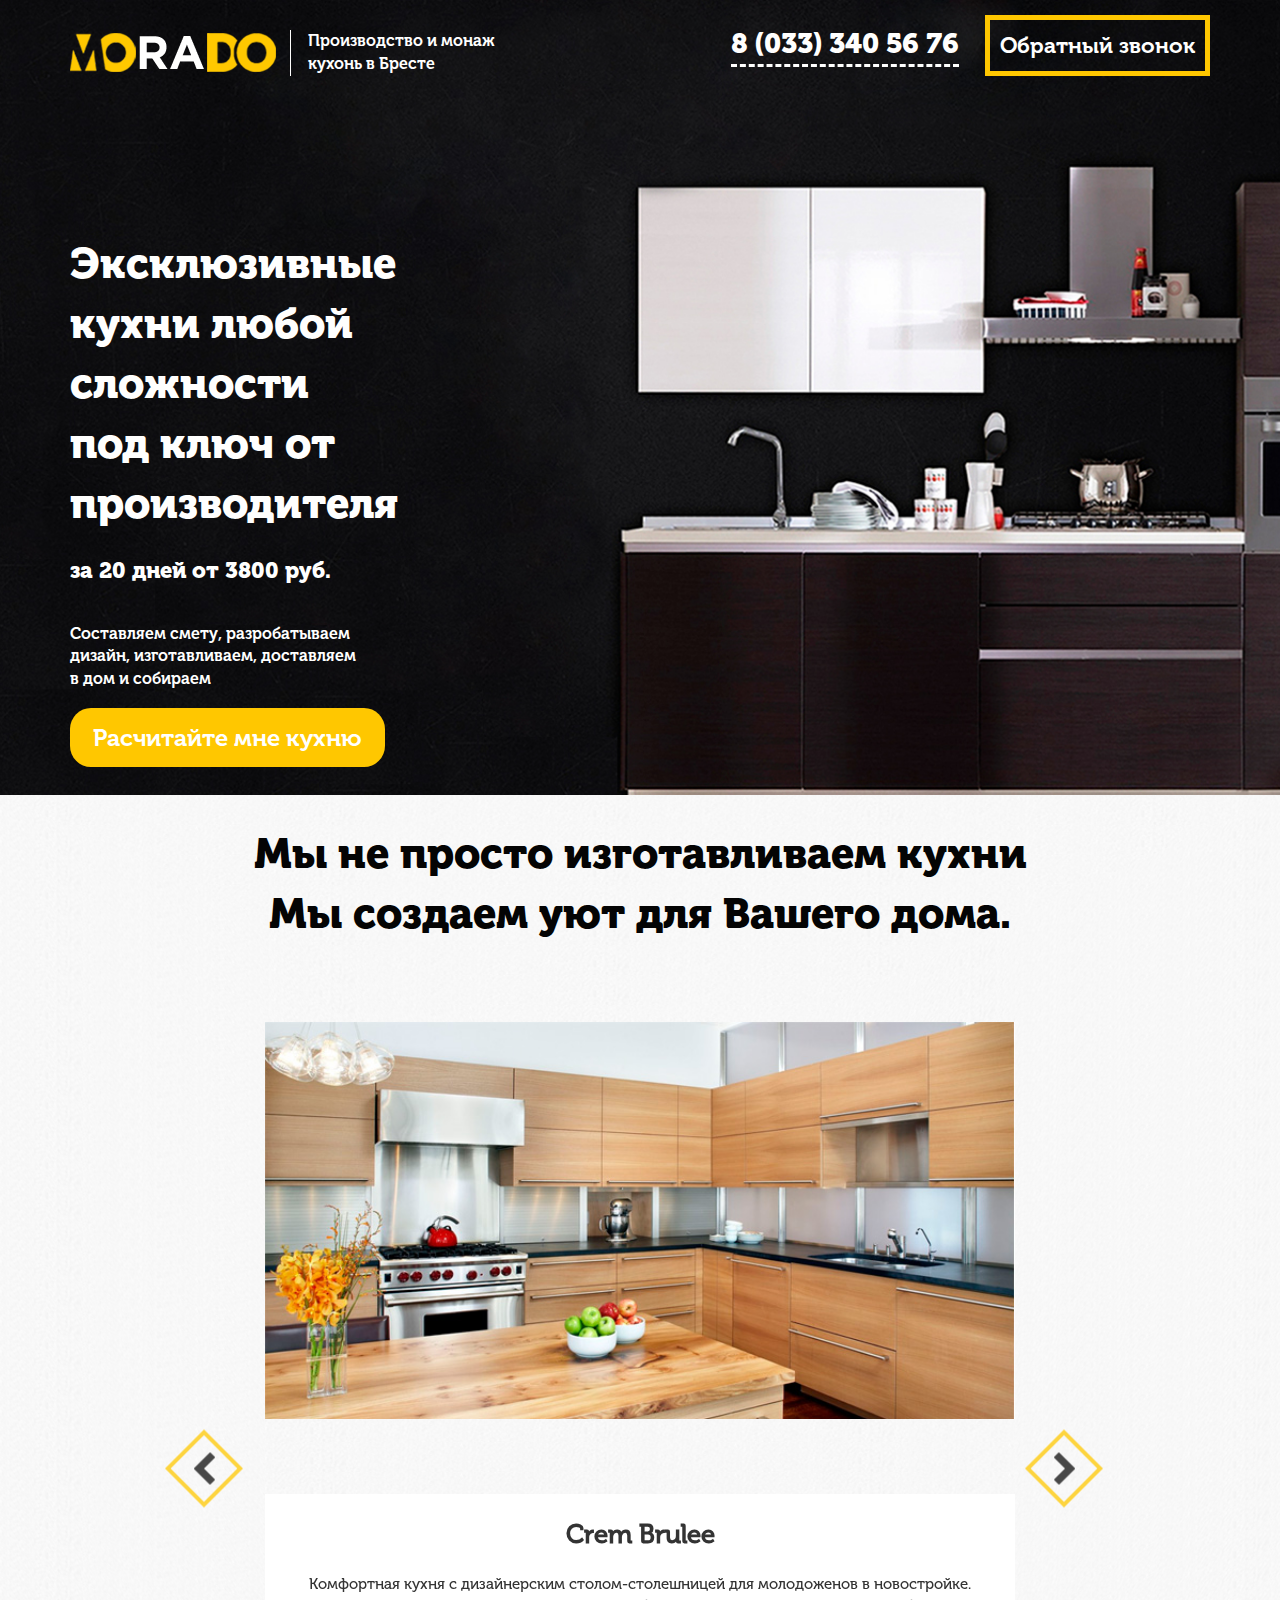
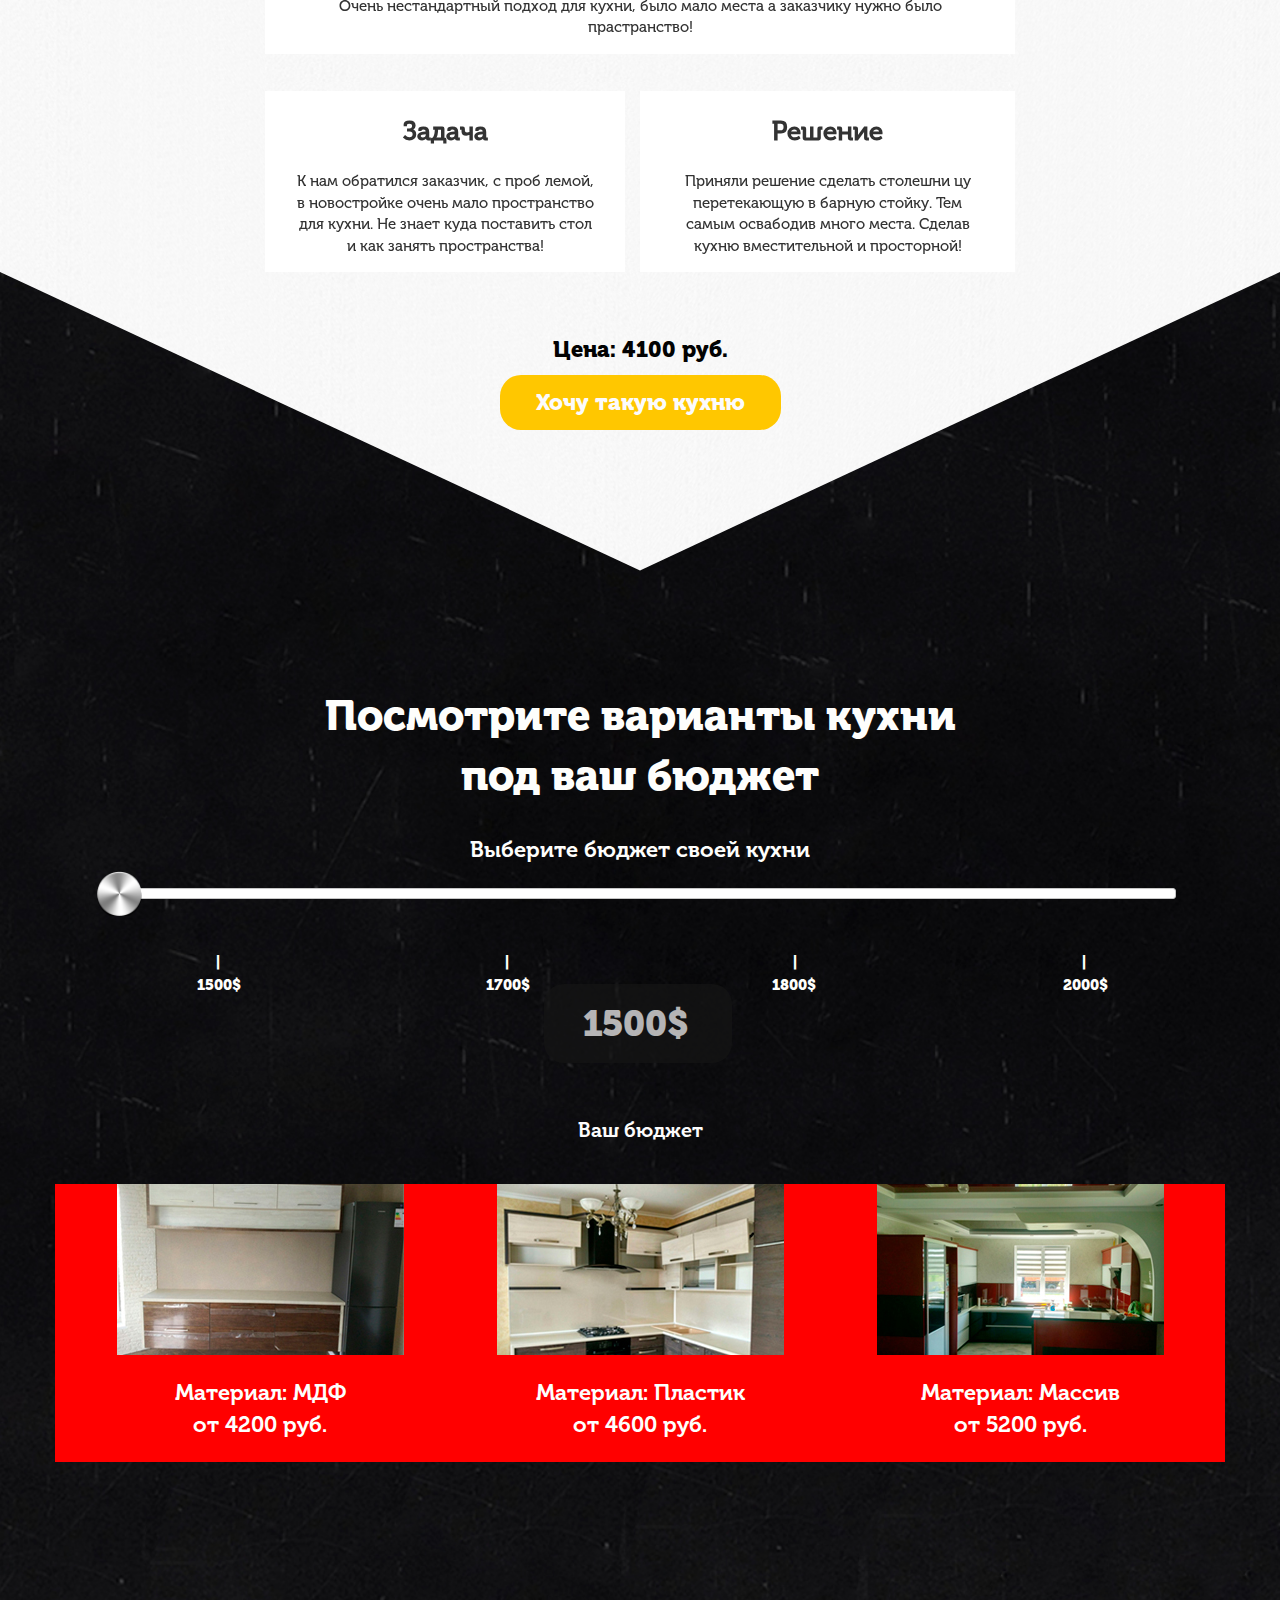
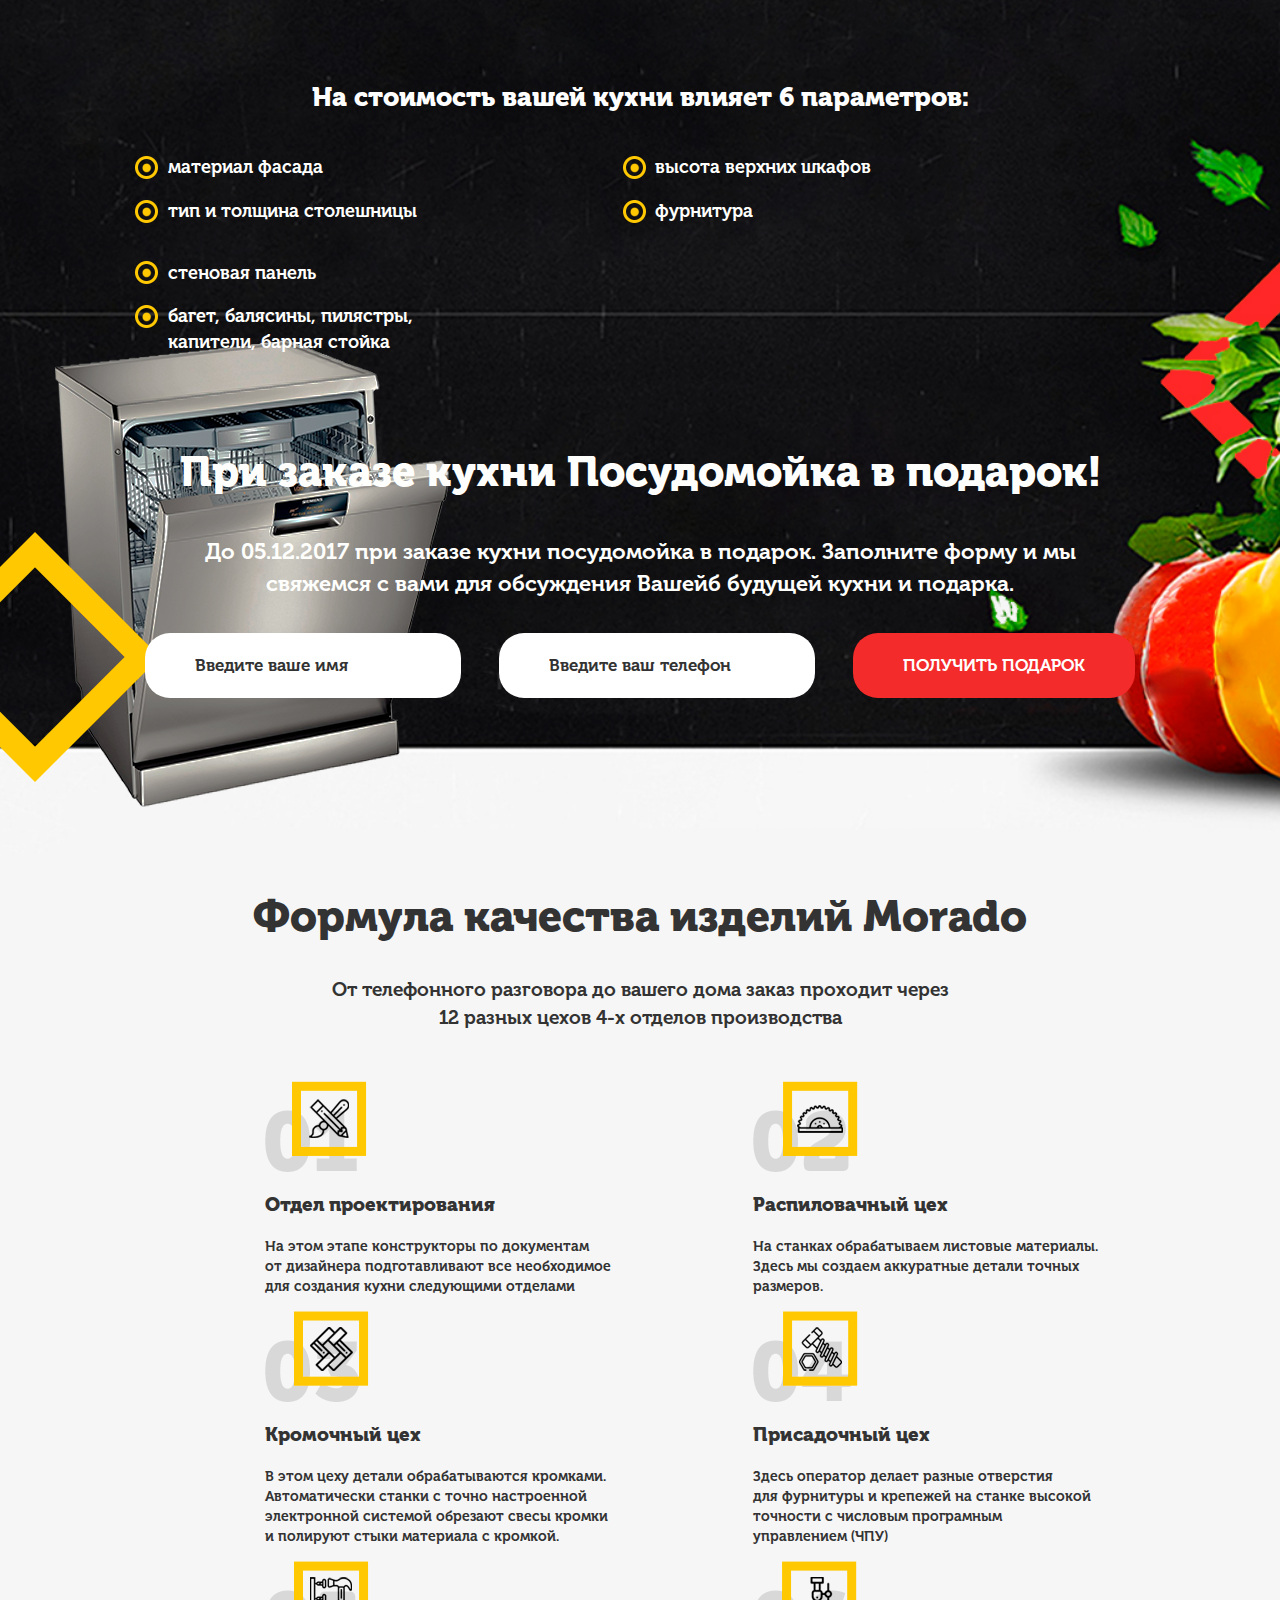
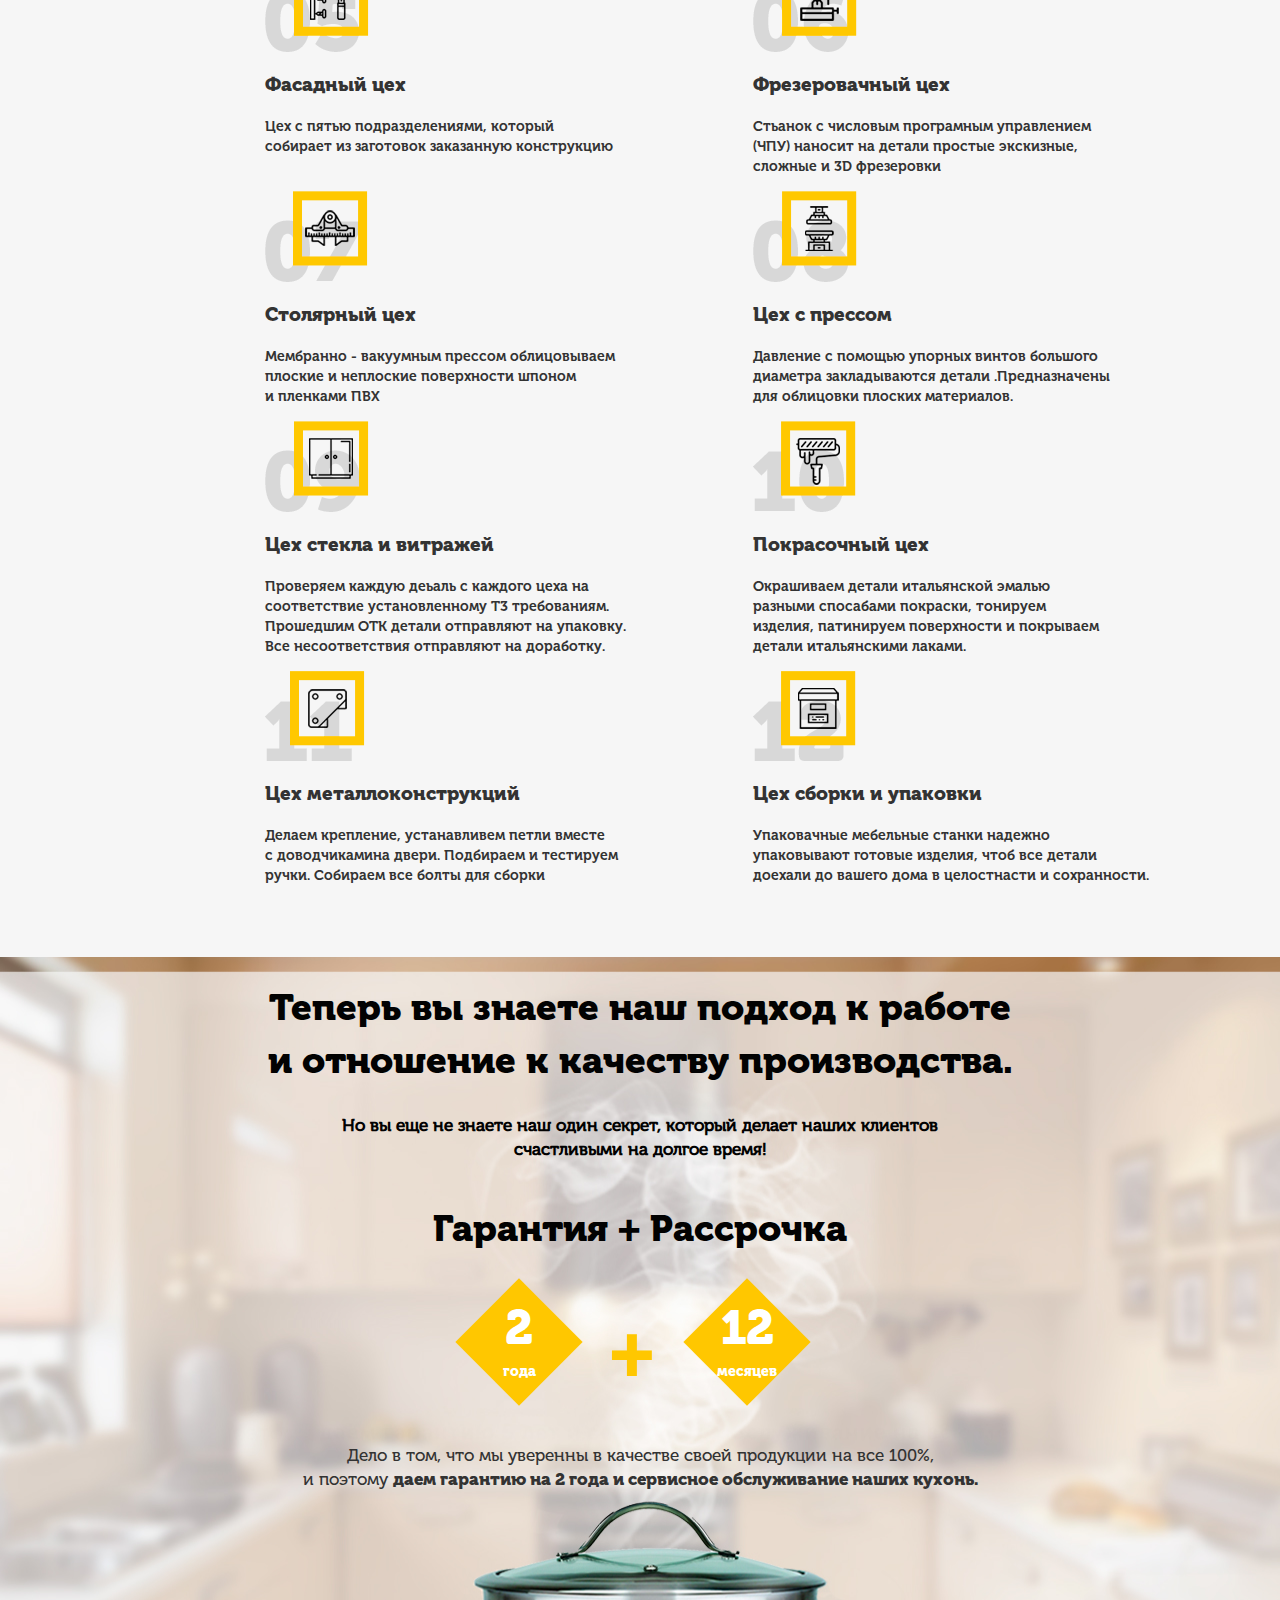
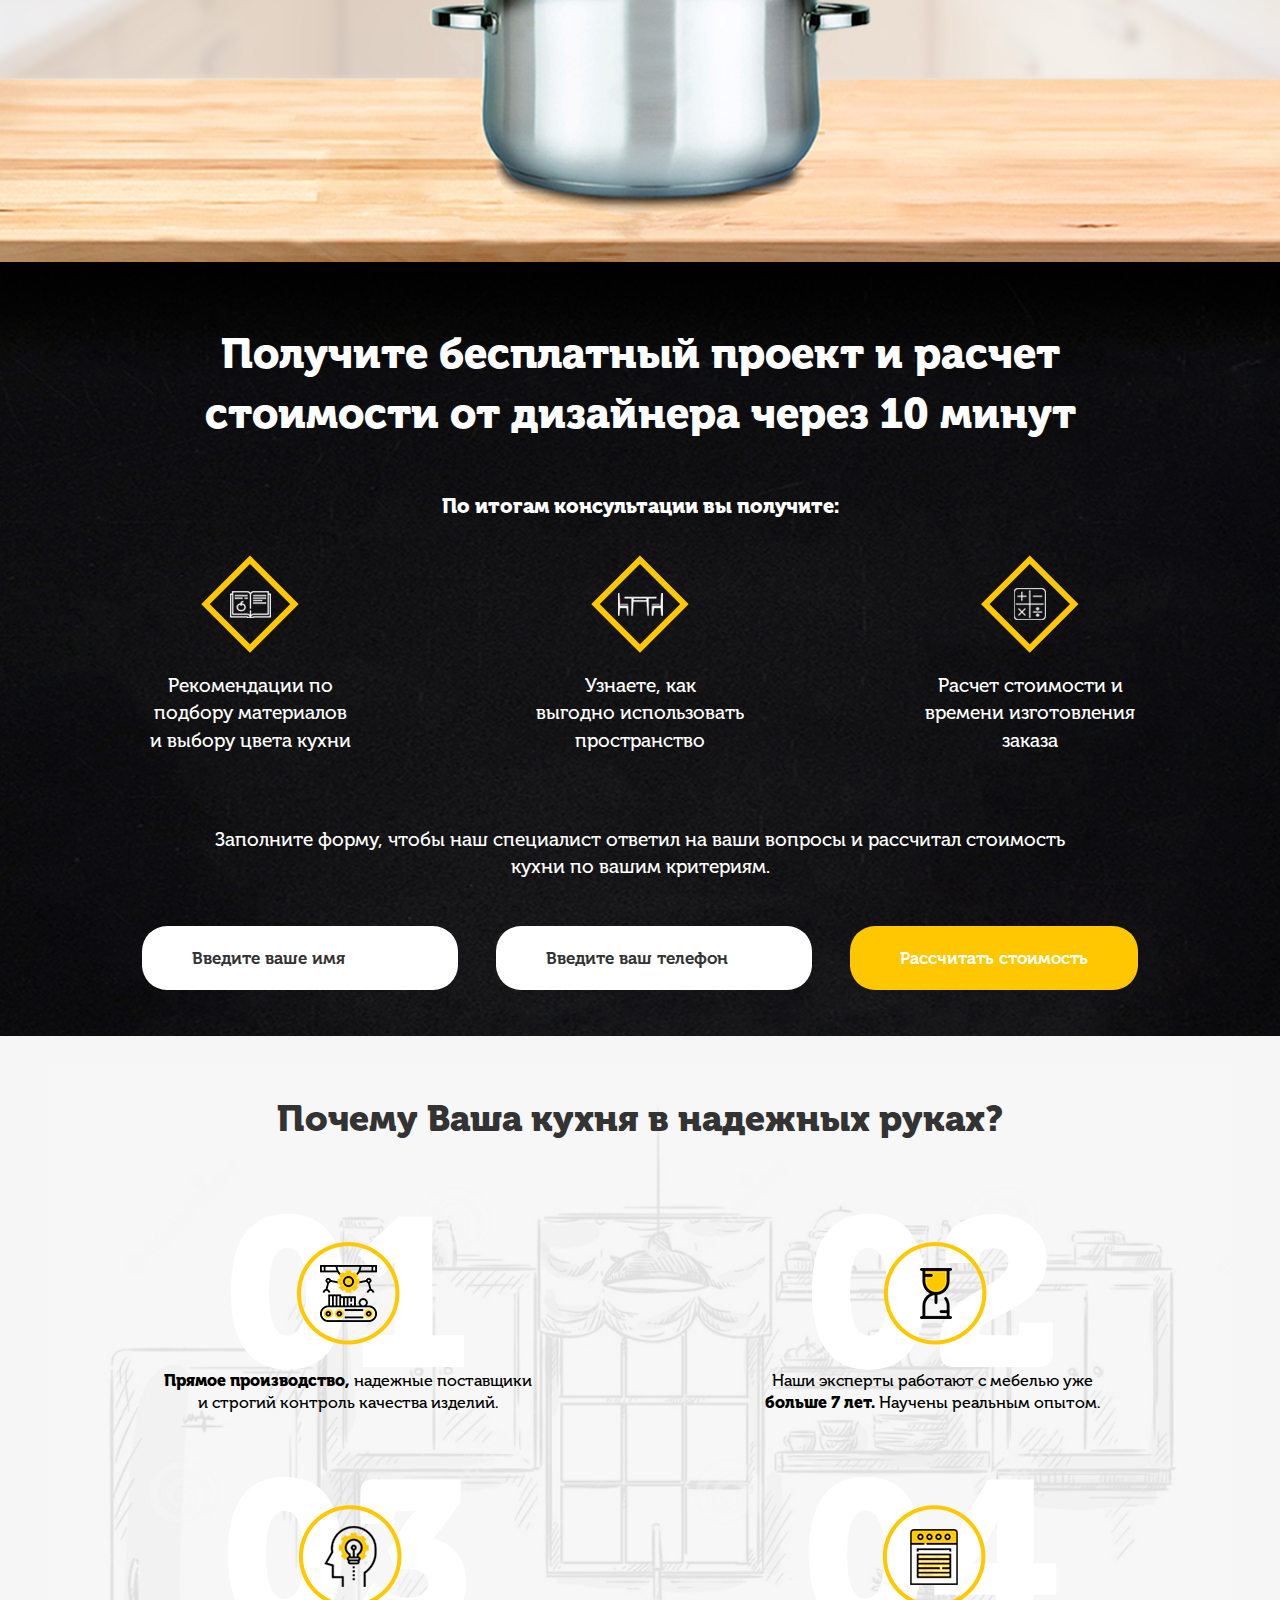
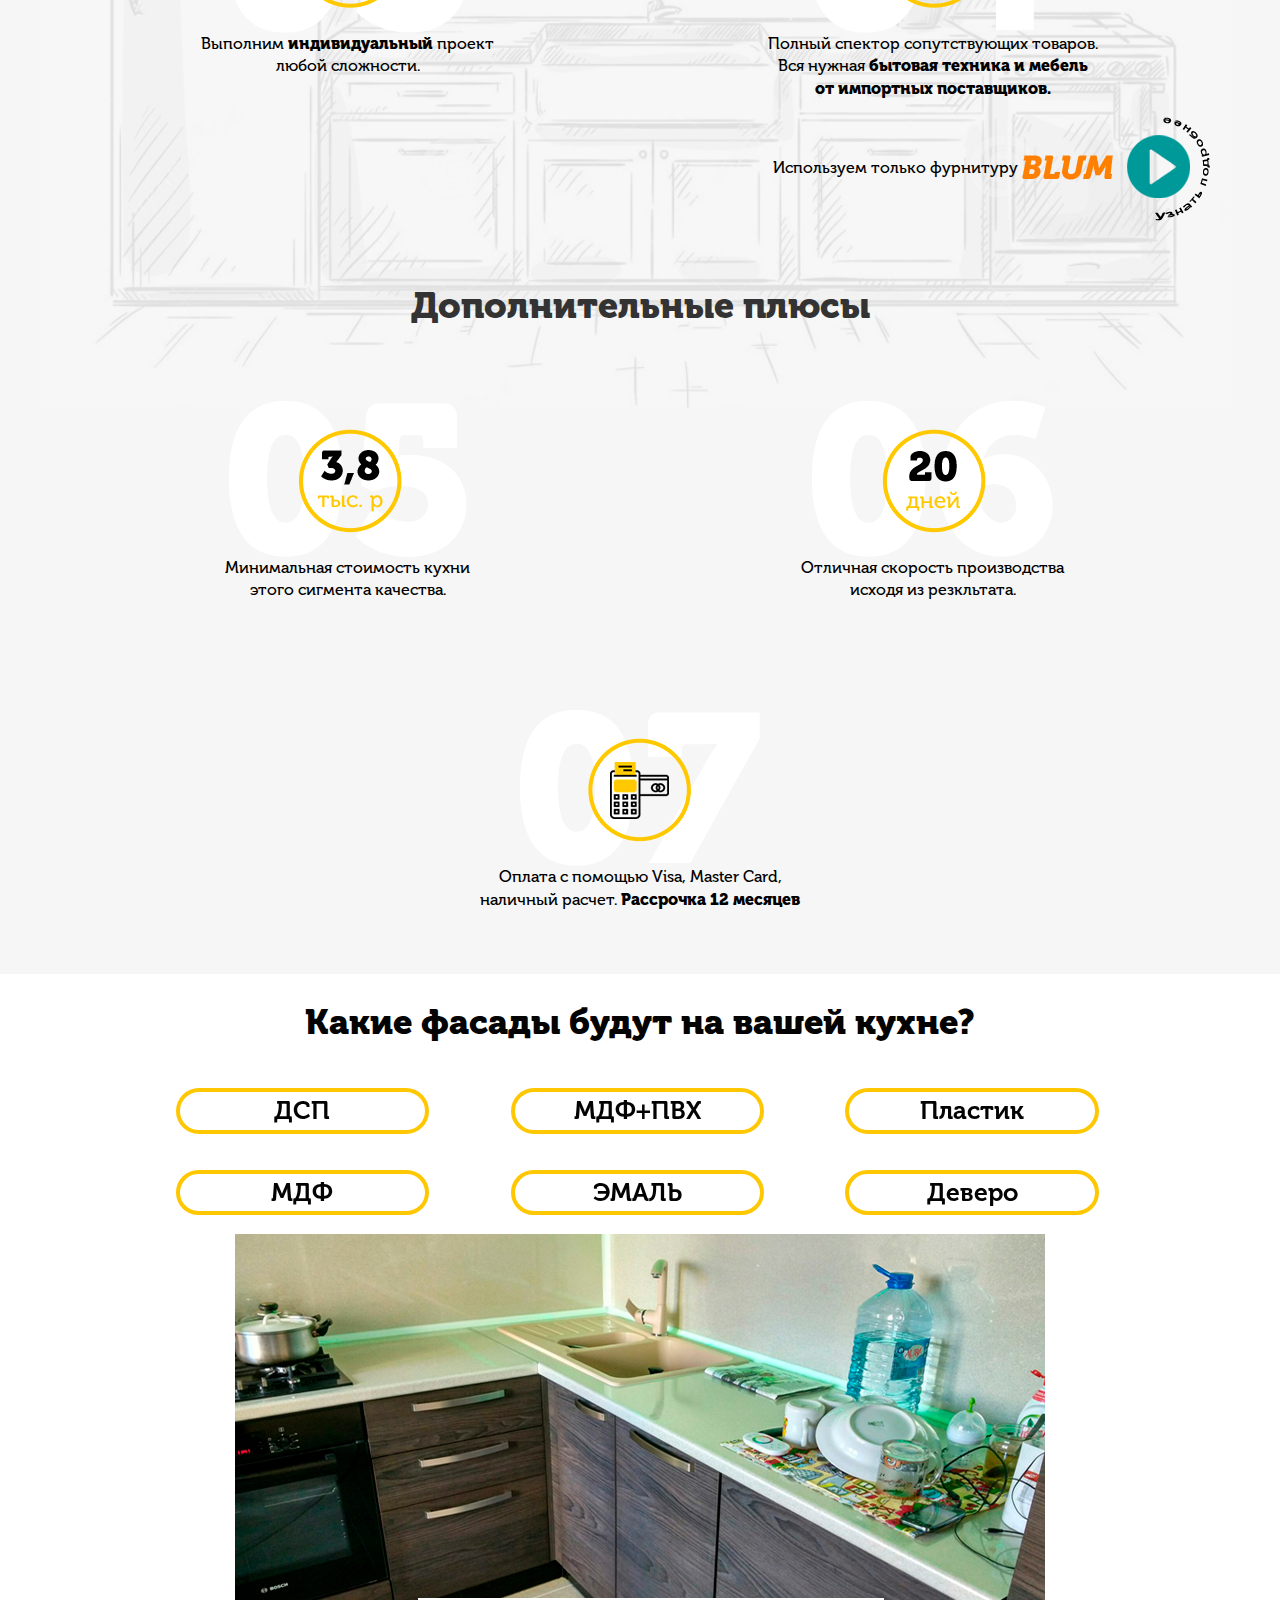
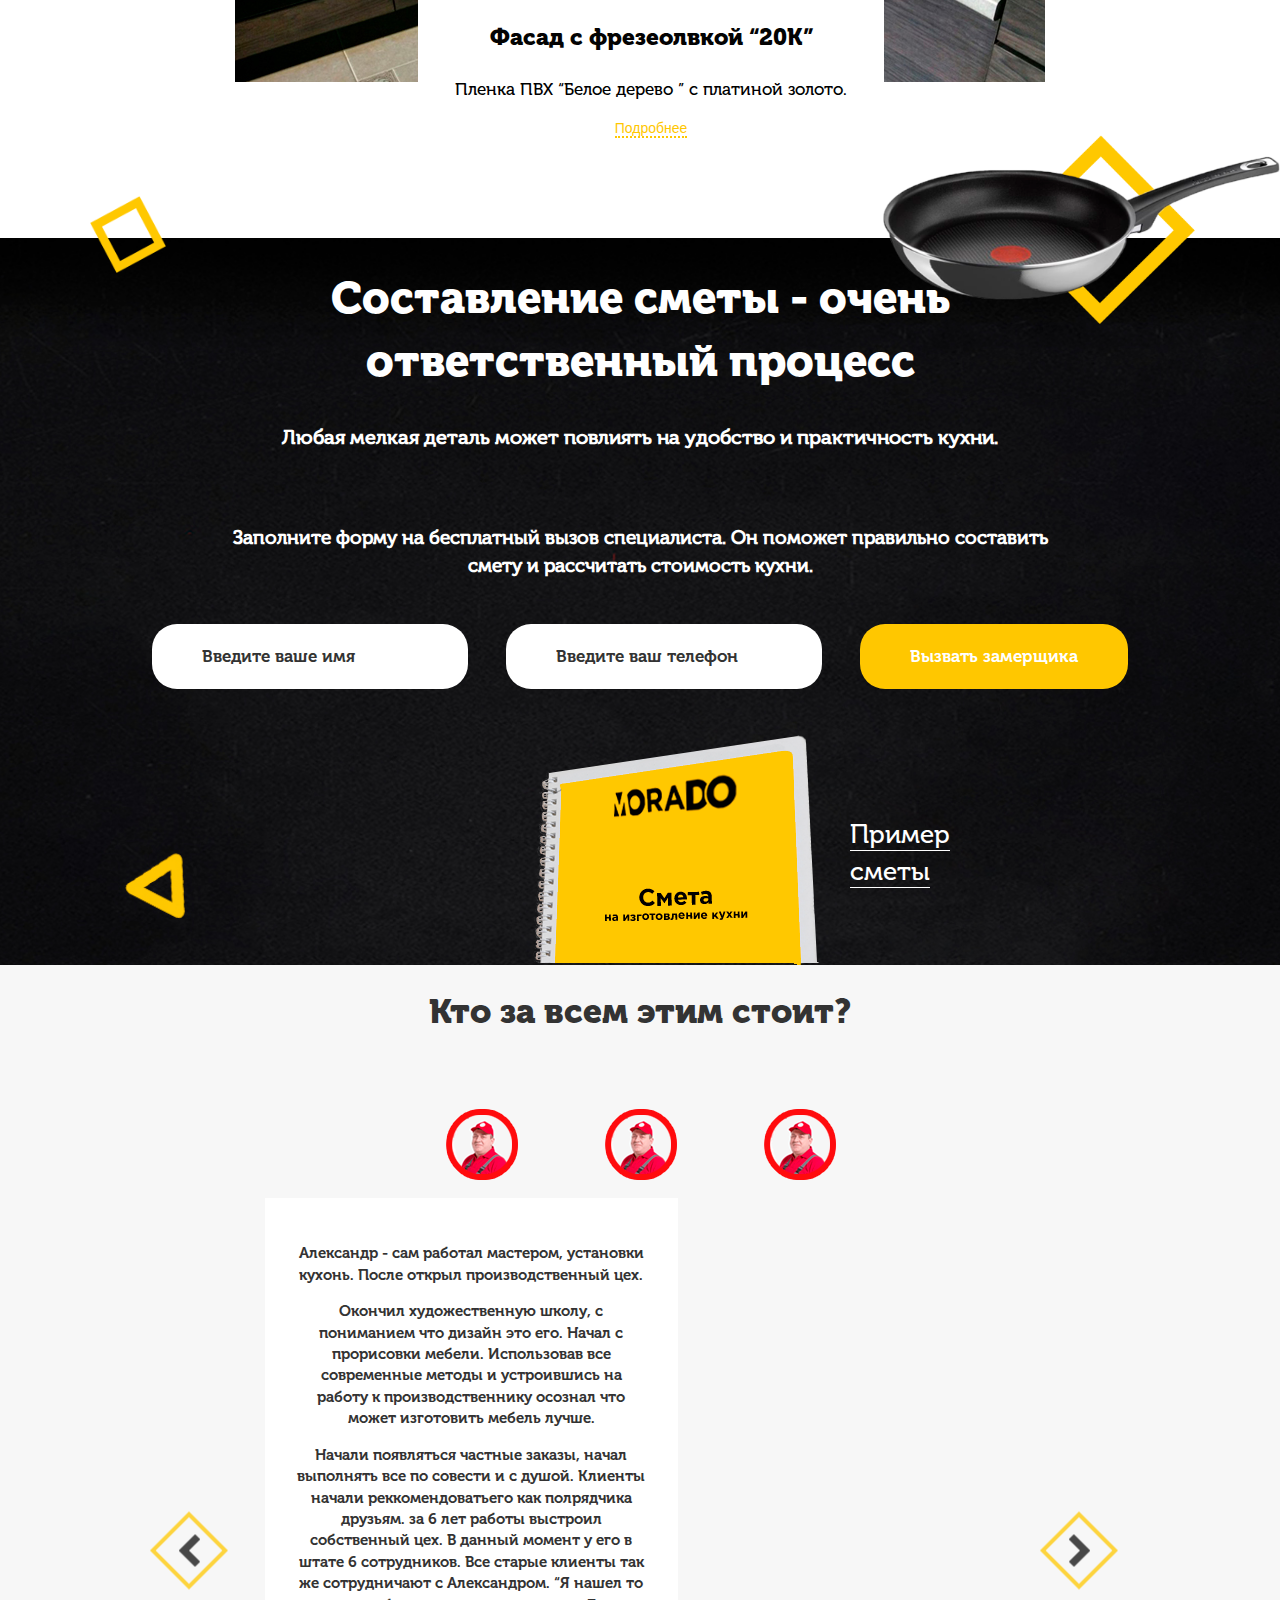
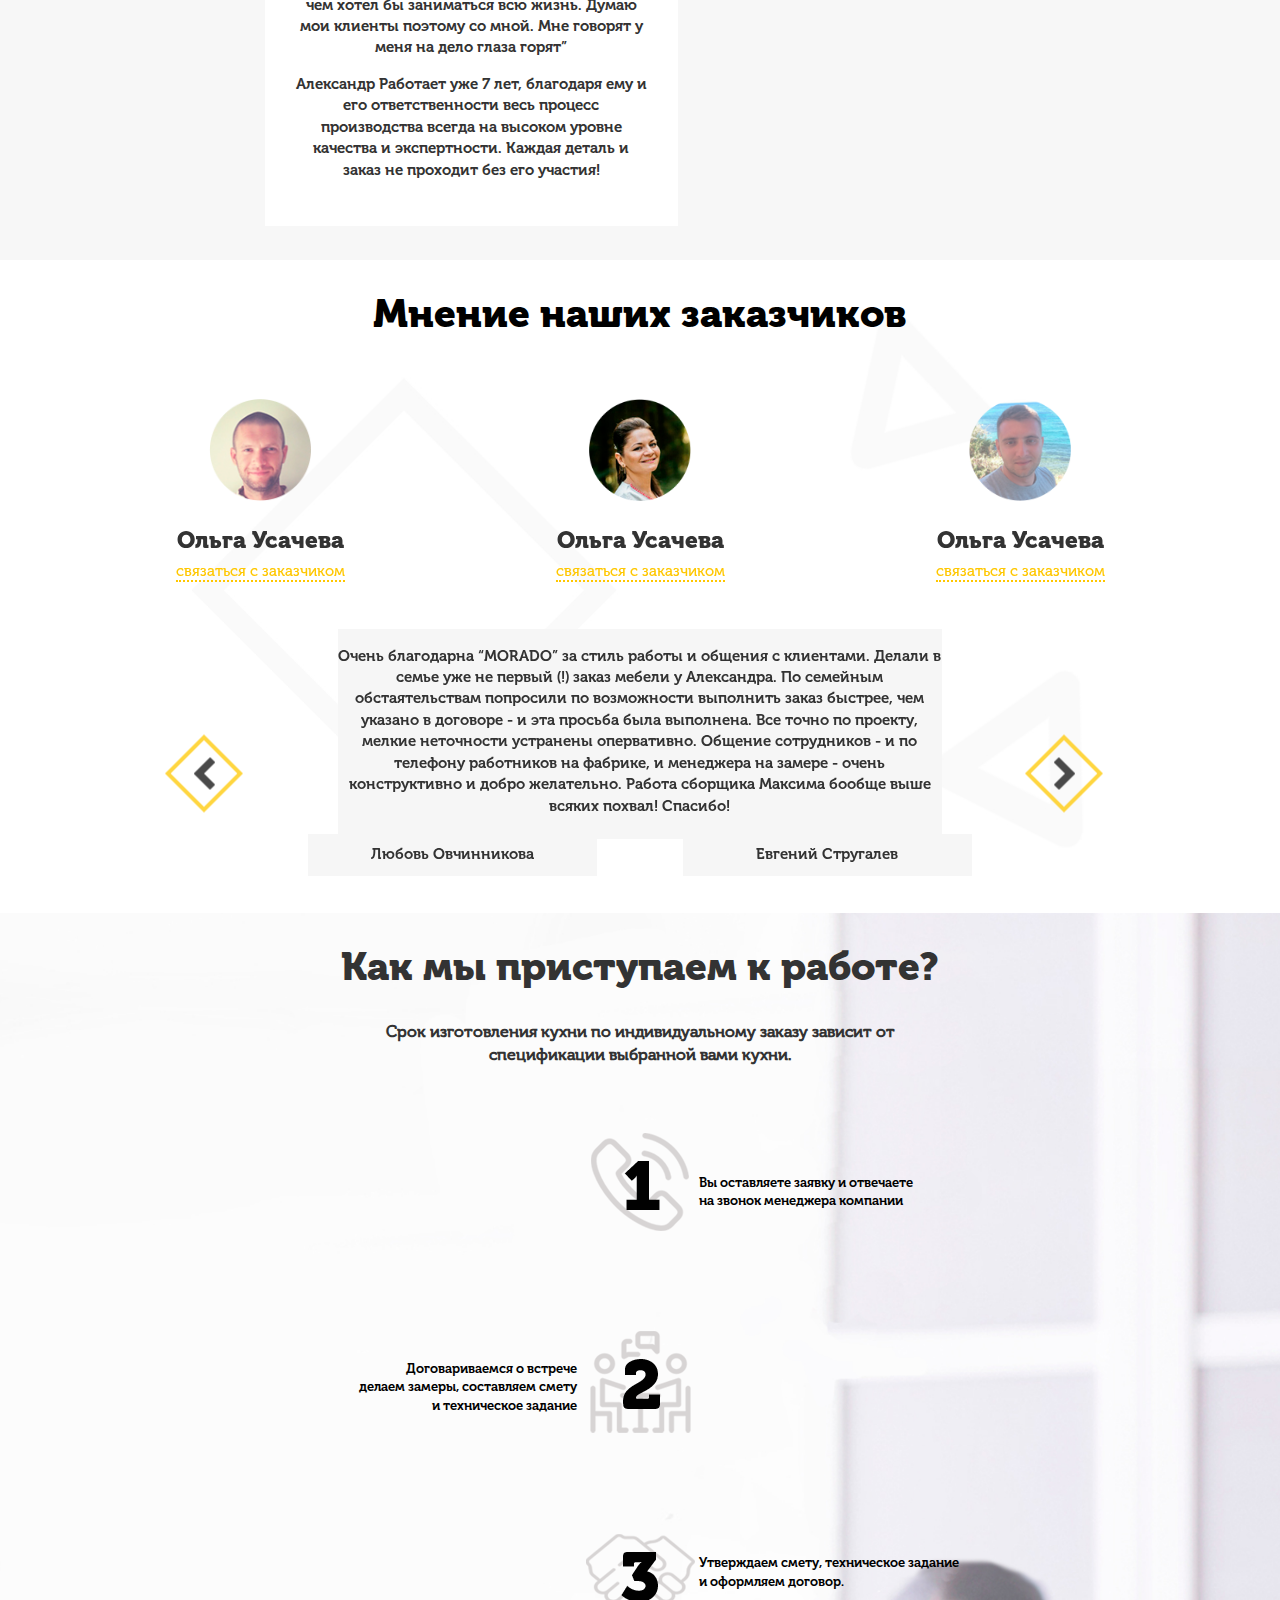
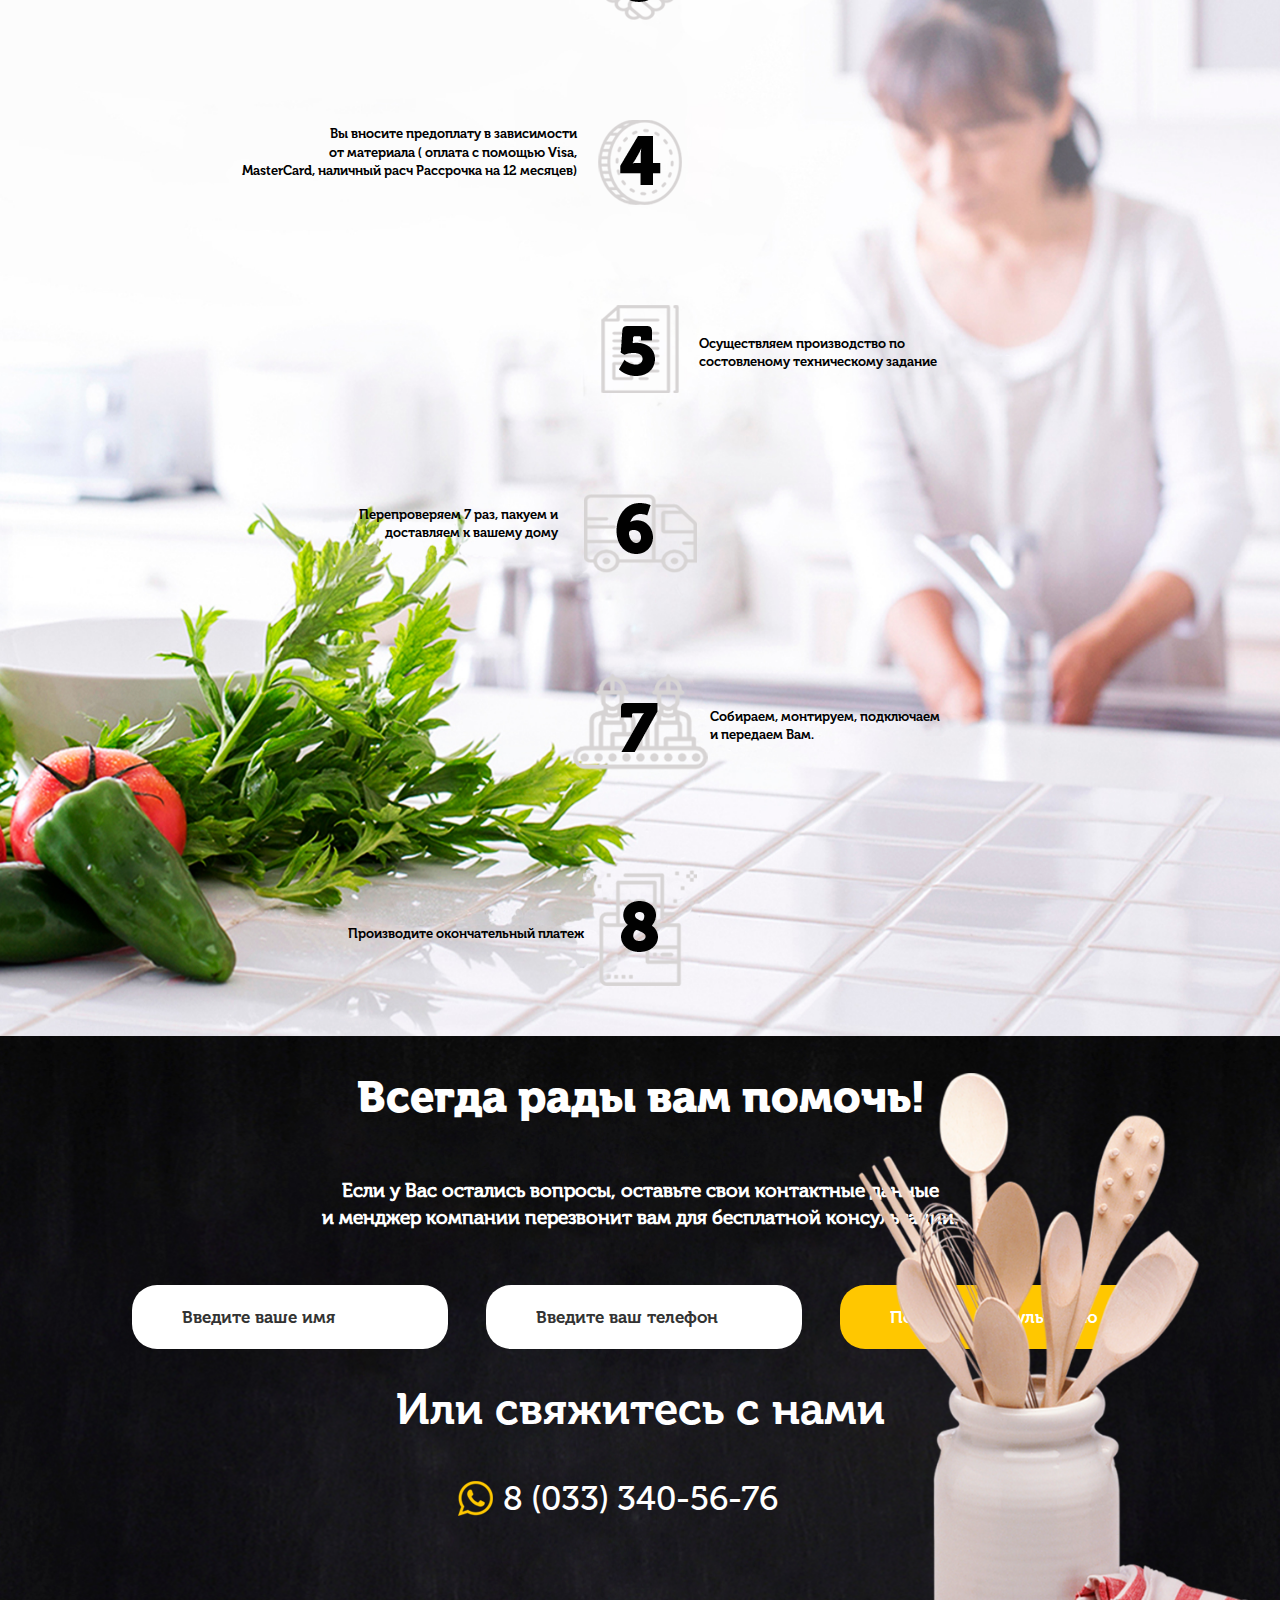
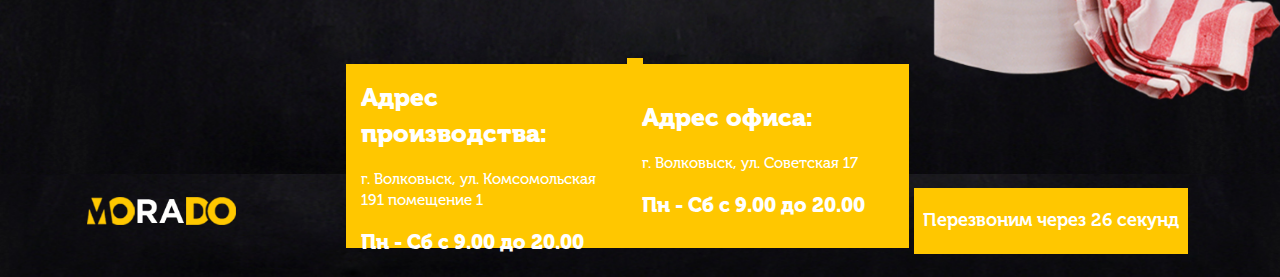
==== commit 6317f78c: "initial commit" ====
--- a/index.html
+++ b/index.html
@@ -1,24 +1,26 @@
 <!DOCTYPE html>
 <html lang="ru">
-  <head>
-    <meta charset="utf-8">
-    <meta http-equiv="X-UA-Compatible" content="IE=edge">
-    <meta name="viewport" content="width=device-width, initial-scale=1">
-    <!-- The above 3 meta tags *must* come first in the head; any other head content must come *after* these tags -->
-    <title>Bootstrap 101 Template</title>
-
-    <!-- Bootstrap -->
-    <link href="css/bootstrap.min.css" rel="stylesheet">
-    <!-- MAIN CSS -->
-    <link rel="stylesheet" href="css/main.css">
-    <!-- ANIMATE CSS -->
-    <link rel="stylesheet" href="css/animate.css">
-    <!-- FORN AWESOME -->
-    <link rel="stylesheet" href="css/font-awesome.min.css">
-
-
-    <!-- HTML5 shim and Respond.js for IE8 support of HTML5 elements and media queries -->
-    <!-- WARNING: Respond.js doesn't work if you view the page via file:// -->
+<head>
+  <meta charset="utf-8">
+  <meta http-equiv="X-UA-Compatible" content="IE=edge">
+  <meta name="viewport" content="width=device-width, initial-scale=1">
+  <!-- The above 3 meta tags *must* come first in the head; any other head content must come *after* these tags -->
+  <title>Кухни</title>
+
+  <!-- Bootstrap -->
+  <link href="css/bootstrap.min.css" rel="stylesheet">
+  <!-- Styles -->
+  <link rel="stylesheet" href="css/main.css">
+  <link rel="stylesheet" href="css/fonts.css">
+  <link rel="stylesheet" href="css/jquery-ui.css">
+
+  <!-- Slider -->
+  <link rel="stylesheet" href="slick/slick.css">
+  <link rel="stylesheet" href="slick/slick-theme.css">
+
+
+  <!-- HTML5 shim and Respond.js for IE8 support of HTML5 elements and media queries -->
+  <!-- WARNING: Respond.js doesn't work if you view the page via file:// -->
     <!--[if lt IE 9]>
       <script src="https://oss.maxcdn.com/html5shiv/3.7.3/html5shiv.min.js"></script>
       <script src="https://oss.maxcdn.com/respond/1.4.2/respond.min.js"></script>
@@ -26,86 +28,1079 @@
   </head>
   <body>
     <header class="header">
-         <div class="container">
-           <div class="row animated fadeInDown">
-             <div class="col-lg-12 col-md-12 col-sm-12 col-xs-12 header-contacts">
-               <p class="header-contacts-p1">ecologikaspb@mail.ru</p>
-               <p class="header-contacts-p2">+7 (911) 005-60-07</p>
-             </div>
-           </div>
-         </div>
-    </header>
-
-    <section class="main">
       <div class="container">
         <div class="row">
-          <div class="col-lg-12 col-md-12">
-            <img class="animated fadeInLeft" src="img/main-text.png" alt="Экология">
-          </div>
-        </div>
-      </div>
-    </section>
-
-    <section class="mission">
-      <div class="container">
-        <div class="row mission-block-1 animated fadeInDown">
-          <div class="col-lg-3 col-md-3 col-sm-3 col-xs-6">
-            <a href="razdelniy-sbor.html"><p>раздельный<br> сбор</p>
-              <img src="img/mission-img-1.png" alt="Картинка"></a>
-          </div>
-          <div class="col-lg-3 col-md-3 col-sm-3 col-xs-6">
-            <a href="#"><p>эко<br> рынок</p>
-              <img src="img/mission-img-2.png" alt="Картинка"></a>
-          </div>
-          <div class="col-lg-3 col-md-3 col-sm-3 col-xs-6">
-            <a href="#"><p>эко<br> форум</p>
-              <img src="img/mission-img-3.png" alt="Картинка"></a>
-          </div>
-          <div class="col-lg-3 col-md-3 col-sm-3 col-xs-6 mission-block-1-img-4">
-            <a href=""><p class="mission-block-1-line-height">вопрос</p>
-              <img src="img/mission-img-4.png" alt="Картинка"> </a>
-          </div>
-        </div>
-      </div>
-    </section> 
-
-    <section class="modal">
-      <div class="container">
-        <div class="row">
-          <div class="col-lg-12 col-md-12 col-sm-12 col-xs-12">
-            <div class="modal-block animated mov6">
-              <h1>оставьте заявку</h1>
-              <p>на установку и обслуживание контейнеров на безвозмездной основе</p>
-              <form action="mail.php" method="post">
-                <input class="modal-input-text" type="text" placeholder="Ваше имя" name="name">
-                <input class="modal-input-text" type="text" placeholder="Контактный телефон" name="phone"><br>
-                <input class="modal-input-btn" type="submit" value="Отправить">
+          <div class="col-lg-6 col-md-6 col-sm-6 col-xs-12 header-logo-position">
+            <img src="img/header-logo.png" alt="Морадо" class="header-logo">
+            <p class="header-logo-p">Производство и монаж<br>
+            кухонь в Бресте</p>
+          </div>
+          <div class="col-lg-6 col-md-6 col-sm-6 col-xs-12 header-number-position">
+            <p class="header-number">8 (033) 340 56 76</p>
+            <a class="header-btn" href="#">Обратный звонок</a>
+          </div>
+        </div>
+        <div class="row header-margin">
+          <div class="col-lg-4">
+            <h1 class="header-title">Эксклюзивные
+              кухни любой<br> 
+              сложности<br>
+              под ключ от<br> 
+              производителя<br><span class="header-title-span">за 20 дней от 3800 руб.</span></h1>
+              <p class="header-title-p">Составляем смету, разробатываем<br> 
+                дизайн, изготавливаем, доставляем<br>
+              в дом и собираем</p>
+              <a href="#" class="header-btn-2">Расчитайте мне кухню</a>
+            </div>
+            <div class="col-lg-8">
+            </div>
+          </div>
+        </div>
+    </header>
+
+      <section class="choice">
+        <div class="container">
+          <div class="row">
+            <div class="col-lg-12">
+              <h1 class="choice-title">Мы не просто изготавливаем кухни<br>
+              Мы создаем уют для Вашего дома.</h1>
+            </div>
+          </div>
+          <div class="row">
+            <div class="col-lg-offset-2 col-md-offset-2 col-md-8 col-lg-8 col-sm-offset-2 col-sm-8 col-xs-offset-2 col-xs-8">
+              <div class="slider">
+                <div>
+                  <img class="slider-img-1" src="img/slider-img-1.jpg" alt="Картинка">
+                  <div class="slider-text-1 col-lg-12 col-md-12 col-sm-12">
+                    <h2>Crem Brulee</h2>
+                    <p>Комфортная кухня с дизайнерским столом-столешницей для молодоженов
+                      в новостройке. Очень нестандартный подход для кухни, было мало места
+                    а заказчику нужно было прастранство!</p>
+                  </div>
+                  <div class="slider-text-2 col-lg-6 col-md-6 col-sm-12">
+                    <h2>Задача</h2>
+                    <p>К нам обратился заказчик, с проб
+                      лемой, в новостройке очень мало
+                      пространство для кухни. Не знает
+                      куда поставить стол и как занять
+                      пространства!
+                    </p>
+                  </div>
+                  <div class="slider-text-3 col-lg-6 col-md-6 col-sm-12">
+                    <h2>Решение</h2>
+                    <p>Приняли решение сделать столешни
+                      цу перетекающую в барную стойку.
+                      Тем самым освабодив много места.
+                      Сделав кухню вместительной и 
+                      просторной!
+                    </p>
+                  </div>
+                </div>
+                <div>
+                  <img class="slider-img-2" src="img/slider-img-2.jpg" alt="Картинка">
+                  <div class="slider-text-1 col-lg-12">
+                    <h2>Crem Brulee</h2>
+                    <p>Комфортная кухня с дизайнерским столом-столешницей для молодоженов
+                      в новостройке. Очень нестандартный подход для кухни, было мало места
+                    а заказчику нужно было прастранство!</p>
+                  </div>
+                  <div class="slider-text-2 col-lg-6 col-md-6">
+                    <h2>Задача</h2>
+                    <p>К нам обратился заказчик, с проб
+                      лемой, в новостройке очень мало
+                      пространство для кухни. Не знает
+                      куда поставить стол и как занять
+                      пространства!
+                    </p>
+                  </div>
+                  <div class="slider-text-3 col-lg-6 col-md-6">
+                    <h2>Решение</h2>
+                    <p>Приняли решение сделать столешни
+                      цу перетекающую в барную стойку.
+                      Тем самым освабодив много места.
+                      Сделав кухню вместительной и 
+                      просторной!
+                    </p>
+                  </div> 
+                </div>
+              </div>
+              <div class="row choice-block-2">
+                <div class="col-lg-12">
+                  <p>Цена: 4100 руб.</p>
+                  <a href="#">Хочу такую кухню</a>
+                </div>
+              </div>
+            </div>
+            <div class="col-lg-2 col-md-2 col-sm-2 col-xs-2"></div>
+          </div>
+        </div>
+      </section>
+
+      <section class="options">
+        <img class="options-dishwasher" src="img/options-dishwasher.png" alt="Посудомойка">
+        <div class="container">
+          <div class="row">
+            <div class="col-lg-12 options-block-1">
+              <h1>Посмотрите варианты кухни<br> 
+              под ваш бюджет</h1>
+              <p>Выберите бюджет своей кухни</p>
+            </div>
+            <div class="col-lg-12">
+              <form id="reservation">
+                <label for="minbeds"></label>
+                <select disabled name="minbeds" id="minbeds">
+                  <option value="1">1500$</option>
+                  <option value="2">1700$</option>
+                  <option value="3">1800$</option>
+                  <option value="4">2000$</option>
+                </select>      
               </form>
             </div>
-          </div>
-        </div>
-      </div>
-    </section>
-
-    <section class="contacts">
-      <div class="container">
-        <div class="row contacts-block">
-          <div class="col-lg-12 col-md-12 col-sm-12 col-xs-12">
-            <h1>наши контакты:</h1>
-            <p class="contacts-p-number">+79110056007</p>
-            <a class="contacts-a-mail">ecologikaspb@mail.ru</a>
-            <div class="contacts-icons">
-              <a href="#"><i class="fa fa-facebook fa-2x" aria-hidden="true"></i></a>
-              <a href="#"><i class="fa fa-twitter fa-2x" aria-hidden="true"></i></a>
-              <a href="#"><i class="fa fa-instagram fa-2x" aria-hidden="true"></i></a>
-            </div>
-          </div>
-        </div>
-      </div>
-    </section>  
-
-    <!-- jQuery (necessary for Bootstrap's JavaScript plugins) -->
-    <script src="https://ajax.googleapis.com/ajax/libs/jquery/1.12.4/jquery.min.js"></script> 
-    <script src="js/main.js"></script>
-  </body>
-</html>+            <div class="col-lg-3 options-price-1">
+              <p class="options-p1">1500$</p>
+            </div>
+            <div class="col-lg-3 options-price-2">
+              <p class="options-p2">1700$</p>
+            </div>
+            <div class="col-lg-3 options-price-3">
+              <p class="options-p3">1800$</p>
+            </div>
+            <div class="col-lg-3 options-price-4">
+              <p class="options-p4">2000$</p>
+            </div>
+            <div class="col-lg-12">
+              <h2>Ваш бюджет</h2>
+            </div>
+            <div class="img-slider">
+              <div class="col-lg-12 img-slider-block-1">
+                <div class="img-1 col-lg-4">
+                  <img src="img/options-img-1.jpg" alt="Фото кухни">
+                  <p>Материал: МДФ<br>
+                  <span>от 4200 руб.</span></p>
+                </div>
+                <div class="img-2 col-lg-4">
+                  <img src="img/options-img-2.jpg" alt="Фото кухни">
+                  <p>Материал: Пластик<br>
+                  <span>от 4600 руб.</span></p>
+                </div>
+                <div class="img-3 col-lg-4">
+                  <img src="img/options-img-3.jpg" alt="Фото кухни">
+                  <p>Материал: Массив<br>
+                  <span>от 5200 руб.</span></p>
+                </div>
+              </div>
+              <div class="col-lg-12 img-slider-block-2">
+                <div class="img-1 col-lg-4">
+                  <img src="img/options-img-1.jpg" alt="Фото кухни">
+                  <p>Материал: МДФ<br>
+                  <span>от 4200 руб.</span></p>
+                </div>
+                <div class="img-2 col-lg-4">
+                  <img src="img/options-img-2.jpg" alt="Фото кухни">
+                  <p>Материал: Пластик<br>
+                  <span>от 4600 руб.</span></p>
+                </div>
+                <div class="img-3 col-lg-4">
+                  <img src="img/options-img-3.jpg" alt="Фото кухни">
+                  <p>Материал: Массив<br>
+                  <span>от 5200 руб.</span></p>
+                </div>
+              </div>
+              <div class="col-lg-12 img-slider-block-3">
+                <div class="img-1 col-lg-4">
+                  <img src="img/options-img-1.jpg" alt="Фото кухни">
+                  <p>Материал: МДФ.<br>
+                  <span>от 4200 руб</span></p>
+                </div>
+                <div class="img-2 col-lg-4">
+                  <img src="img/options-img-2.jpg" alt="Фото кухни">
+                  <p>Материал: Пластик<br>
+                  <span>от 4600 руб.</span></p>
+                </div>
+                <div class="img-3 col-lg-4">
+                  <img src="img/options-img-3.jpg" alt="Фото кухни">
+                  <p>Материал: Массив<br>
+                  <span>от 5200 руб.</span></p>
+                </div>
+              </div>
+              <div class="col-lg-12 img-slider-block-4">
+                <div class="img-1 col-lg-4">
+                  <img src="img/options-img-1.jpg" alt="Фото кухни">
+                  <p>Материал: МДФ<br>
+                  <span>от 4200 руб.</span></p>
+                </div>
+                <div class="img-2 col-lg-4">
+                  <img src="img/options-img-2.jpg" alt="Фото кухни">
+                  <p>Материал: Пластик<br>
+                  <span>от 4600 руб.</span></p>
+                </div>
+                <div class="img-3 col-lg-4">
+                  <img src="img/options-img-3.jpg" alt="Фото кухни">
+                  <p>Материал: Массив<br>
+                  <span>от 5200 руб.</span></p>
+                </div>
+              </div>
+              <div class="col-lg-12 img-slider-block-5">
+                <div class="img-1 col-lg-4">
+                  <img src="img/options-img-1.jpg" alt="Фото кухни">
+                  <p>Материал: МДФ<br>
+                  <span>от 4200 руб.</span></p>
+                </div>
+                <div class="img-2 col-lg-4">
+                  <img src="img/options-img-2.jpg" alt="Фото кухни">
+                  <p>Материал: Пластик<br>
+                  <span>от 4600 руб.</span></p>
+                </div>
+                <div class="img-3 col-lg-4">
+                  <img src="img/options-img-3.jpg" alt="Фото кухни">
+                  <p>Материал: Массив<br>
+                  <span>от 5200 руб.</span></p>
+                </div>
+              </div>
+            </div>
+          </div>
+          <div class="row options-block-2">
+            <div class="col-lg-12 col-md-12">
+              <h2>На стоимость вашей кухни влияет 6 параметров:</h2>
+            </div>
+            <div class="col-lg-4 col-xs-offset-1 col-xs-11 col-md-4">
+              <p>материал фасада</p>
+              <p>тип и толщина столешницы</p>
+            </div>
+            <div class="col-lg-4 col-xs-offset-1 col-xs-11 col-md-4">
+              <p>высота верхних шкафов</p>
+              <p>фурнитура</p>
+            </div>
+            <div class="col-lg-4 col-xs-offset-1 col-xs-11 col-md-4">
+              <p>стеновая панель</p>
+              <p>багет, балясины, пилястры,<br>
+              капители, барная стойка</p>
+            </div>
+          </div>
+          <div class="row options-block-2-form">
+            <div class="col-lg-12">
+              <h1>При заказе кухни Посудомойка в подарок!</h1>
+              <p>До 05.12.2017 при заказе кухни посудомойка в подарок. Заполните форму и мы<br> 
+              свяжемся с вами для обсуждения Вашейб будущей кухни и подарка.</p>
+              <form action="#">
+                <input type="text" value="Введите ваше имя">
+                <input class="options-block-2-form-center-input" type="text" value="Введите ваш телефон">
+                <input class="options-block-2-form-btn" type="submit" value="получить подарок">
+              </form>
+            </div>
+          </div>
+        </div>
+      </section>
+
+      <section class="info">
+        <div class="container">
+          <div class="row">
+            <div class="col-lg-12">
+              <h1>Формула качества изделий Morado</h1>
+              <h3>От телефонного разговора до вашего дома заказ проходит через<br>
+              12 разных цехов 4-х отделов производства</h3>
+            </div>
+          </div>
+          <div class="row">
+            <div class="col-lg-offset-2 col-lg-5 col-md-offset-2 col-md-5 col-sm-offset-2 col-sm-5">
+              <img src="img/info-img1.png" alt="1" class="info-img1">
+              <p class="info-p1">Отдел проектирования</p>
+              <p class="info-p2">На этом этапе конструкторы по документам<br>
+                от дизайнера подготавливают все необходимое<br>
+              для создания кухни следующими отделами</p>
+            </div>
+            <div class="col-lg-5 col-md-5 col-sm-5">
+              <img src="img/info-img2.png" alt="2" class="info-img2">
+              <p class="info-p1">Распиловачный цех</p>
+              <p class="info-p2">На станках обрабатываем листовые материалы.<br>
+                Здесь мы создаем аккуратные детали точных<br>
+              размеров.</p>
+            </div>
+          </div>
+          <div class="row">
+            <div class="col-lg-offset-2 col-lg-5 col-md-offset-2 col-md-5 col-sm-offset-2 col-sm-5">
+              <img src="img/info-img3.png" alt="3" class="info-img3">
+              <p class="info-p1">Кромочный цех</p>
+              <p class="info-p2">В этом цеху детали обрабатываются кромками.<br>
+                Автоматически станки с точно настроенной<br>
+                электронной системой обрезают свесы кромки<br>
+              и полируют стыки материала с кромкой.</p>
+            </div>
+            <div class="col-lg-5 col-md-5 col-sm-5">
+              <img src="img/info-img4.png" alt="4" class="info-img4">
+              <p class="info-p1">Присадочный цех</p>
+              <p class="info-p2">Здесь оператор делает разные отверстия<br>
+                для фурнитуры и крепежей на станке высокой<br>
+                точности с числовым програмным<br>
+              управлением (ЧПУ)</p>
+            </div>
+          </div>
+          <div class="row">
+            <div class="col-lg-offset-2 col-lg-5 col-md-offset-2 col-md-5 col-sm-offset-2 col-sm-5">
+              <img src="img/info-img5.png" alt="5" class="info-img5">
+              <p class="info-p1">Фасадный цех</p>
+              <p class="info-p2">Цех с пятью подразделениями, который<br>
+              собирает из заготовок заказанную конструкцию</p>
+            </div>
+            <div class="col-lg-5 col-md-5 col-sm-5">
+              <img src="img/info-img6.png" alt="6" class="info-img6">
+              <p class="info-p1">Фрезеровачный цех</p>
+              <p class="info-p2">Стьанок с числовым програмным управлением<br>
+                (ЧПУ) наносит на детали простые экскизные,<br>
+              сложные и 3D фрезеровки</p>
+            </div>
+          </div>
+          <div class="row">
+            <div class="col-lg-offset-2 col-lg-5 col-md-offset-2 col-md-5 col-sm-offset-2 col-sm-5">
+              <img src="img/info-img7.png" alt="7" class="info-img7">
+              <p class="info-p1">Столярный цех</p>
+              <p class="info-p2">Мембранно - вакуумным прессом облицовываем<br>
+                плоские и неплоские поверхности шпоном<br>
+              и пленками ПВХ</p>
+            </div>
+            <div class="col-lg-5 col-md-5 col-sm-5">
+              <img src="img/info-img8.png" alt="8" class="info-img8">
+              <p class="info-p1">Цех с прессом</p>
+              <p class="info-p2">Давление  с помощью упорных винтов большого<br> 
+                диаметра закладываются детали .Предназначены<br>
+              для облицовки плоских материалов.</p>
+            </div>
+          </div>
+          <div class="row">
+            <div class="col-lg-offset-2 col-lg-5 col-md-offset-2 col-md-5 col-sm-offset-2 col-sm-5">
+              <img src="img/info-img9.png" alt="9" class="info-img9">
+              <p class="info-p1">Цех стекла и витражей</p>
+              <p class="info-p2">Проверяем каждую деьаль с каждого цеха на<br>
+                соответствие установленному Т3 требованиям.<br>
+                Прошедшим ОТК детали отправляют на упаковку.<br>
+              Все несоответствия отправляют на доработку.</p>
+            </div>
+            <div class="col-lg-5 col-md-5 col-sm-5">
+              <img src="img/info-img10.png" alt="10" class="info-img10">
+              <p class="info-p1">Покрасочный цех</p>
+              <p class="info-p2">Окрашиваем детали итальянской эмалью<br>
+                разными спосабами покраски, тонируем<br>
+                изделия, патинируем поверхности и покрываем<br>
+              детали итальянскими лаками.</p>
+            </div>
+          </div>
+          <div class="row info-marginb">
+            <div class="col-lg-offset-2 col-lg-5 col-md-offset-2 col-md-5 col-sm-offset-2 col-sm-5">
+              <img src="img/info-img11.png" alt="11" class="info-img11">
+              <p class="info-p1">Цех металлоконструкций</p>
+              <p class="info-p2">Делаем крепление, устанавливем петли вместе<br> 
+                с доводчикамина двери. Подбираем и тестируем<br>
+              ручки. Собираем все болты для сборки</p>
+            </div>
+            <div class="col-lg-5 col-md-5 col-sm-5">
+              <img src="img/info-img12.png" alt="12" class="info-img12">
+              <p class="info-p1">Цех сборки и упаковки</p>
+              <p class="info-p2">Упаковачные мебельные станки надежно<br>
+                упаковывают готовые изделия, чтоб все детали<br>
+              доехали до вашего дома в целостнасти и сохранности.</p>
+            </div>
+          </div>
+        </div>
+      </section>
+
+      <section class="guarantee">
+        <div class="container">
+          <div class="row guarantee-block-1">
+            <div class="col-lg-12">
+              <h1>Теперь вы знаете наш подход к работе<br>
+              и отношение к качеству производства.</h1>
+              <h3>Но вы еще не знаете наш один секрет, который делает наших клиентов<br>
+              счастливыми на долгое время!</h3>
+            </div>
+          </div>
+          <div class="row guarantee-block-2">
+            <h1>Гарантия + Рассрочка</h1>
+            <p class="guarantee-block-2-p1"><span>2</span><br>года</p>
+            <span class="guarantee-block-2-plus">+</span>
+            <p class="guarantee-block-2-p2"><span>12</span><br>месяцев</p>
+          </div>
+          <div class="row guarantee-block-3">
+            <div class="col-lg-12">
+              <p>Дело в том, что мы уверенны в качестве своей продукции на все 100%,<br>
+                и поэтому <span>даем гарантию на 2 года и сервисное обслуживание наших кухонь.</span></p>
+              </div>
+            </div>
+          </div>
+      </section>
+
+      <section class="value">
+        <div class="container">
+          <div class="row value-block-1">
+            <div class="col-lg-12">
+              <h1>Получите бесплатный проект и расчет<br> 
+              стоимости от дизайнера через 10 минут</h1>
+            </div>
+          </div>
+          <div class="row value-block-2">
+            <div class="col-lg-12">
+              <h3>По итогам консультации вы получите:</h3>
+            </div>
+            <div class="col-lg-4 col-xs-6">
+              <img src="img/value-img1.png" alt="Картинка" class="value-img1">
+              <p>Рекомендации по<br>
+                подбору материалов<br>
+              и выбору цвета кухни</p>
+            </div>
+            <div class="col-lg-4 col-xs-6">
+              <img src="img/value-img2.png" alt="Картинка" class="value-img2">
+              <p>Узнаете, как<br>
+                выгодно использовать<br>
+              пространство</p>
+            </div>
+            <div class="col-lg-4 col-xs-12">
+              <img src="img/value-img3.png" alt="Картинка" class="value-img3">
+              <p>Расчет стоимости и<br>
+                времени изготовления<br>
+              заказа</p>
+            </div>
+          </div>
+          <div class="row value-block-3">
+            <div class="col-lg-12">
+              <p>Заполните форму, чтобы наш специалист ответил на ваши вопросы и рассчитал стоимость<br> 
+              кухни по вашим критериям.</p>
+              <form action="#">
+                <input type="text" value="Введите ваше имя">
+                <input class="value-block-3-input-number" type="text" value="Введите ваш телефон">
+                <input class="value-block-3-btn" type="submit" value="Рассчитать стоимость">
+              </form>
+            </div>
+          </div>
+        </div>
+      </section>
+
+      <section class="why">
+        <div class="container">
+          <div class="row">
+            <div class="col-lg-12">
+              <h1>Почему Ваша кухня в надежных руках?</h1>
+            </div>
+          </div>
+          <div class="row">
+            <div class="col-lg-6">
+              <img src="img/why-img1.png" alt="Картинка">
+              <p><span>Прямое производство,</span> надежные поставщики<br>
+              и строгий контроль качества изделий.</p>
+            </div>
+            <div class="col-lg-6">
+              <img src="img/why-img2.png" alt="Картинка">
+              <p>Наши эксперты работают с мебелью уже<br>
+                <span>больше 7 лет.</span> Научены реальным опытом.</p>
+              </div>
+            </div>
+            <div class="row">
+              <div class="col-lg-6">
+                <img src="img/why-img3.png" alt="Картинка">
+                <p>Выполним <span>индивидуальный</span> проект<br>
+                любой сложности.</p>
+              </div>
+              <div class="col-lg-6">
+                <img src="img/why-img4.png" alt="Картинка">
+                <p>Полный спектор сопутствующих товаров.<br>
+                  Вся нужная <span>бытовая техника и мебель<br>
+                  от импортных поставщиков.</span></p>
+                </div>
+              </div>
+              <div class="why-logo-text">
+                <p>Используем только фурнитуру</p>
+                <img src="img/why-logo.png" alt="Логотип">
+              </div>
+              <div class="row">
+                <h1>Дополнительные плюсы</h1>
+                <div class="col-lg-6">
+                  <img src="img/why-img5.png" alt="Картинка">
+                  <p>Минимальная стоимость кухни<br> 
+                  этого сигмента качества.</p>
+                </div>
+                <div class="col-lg-6">
+                  <img src="img/why-img6.png" alt="Картинка">
+                  <p>Отличная скорость производства<br>
+                  исходя из резкльтата.</p>
+                </div>
+              </div>
+              <div class="row why-last-block">
+                <div class="col-lg-12">
+                  <img src="img/why-img7.png" alt="Картинка">
+                  <p>Оплата с помощью Visa, Master Card,<br>
+                    наличный расчет. <span>Рассрочка 12 месяцев</span></p>
+                  </div>
+                </div>
+              </div>
+      </section>
+
+      <section class="facades">
+        <img class="facades-square" src="img/facades-square.png" alt="Квадрат">
+        <img class="facades-pen" src="img/facades-pan.png" alt="Сковорода">
+        <div class="container">
+          <div class="row">
+            <div class="col-lg-12">
+              <h1 class="facades-title">Какие фасады будут на вашей кухне?</h1>
+            </div>
+          </div>
+          <div class="row">
+            <div class="col-lg-12 col-sm-12">
+              <div class="col-lg-12 col-md-12">
+                <div class="slider-3-mini">
+                  <div class="slider-3-mini-slide">
+                    <button>ДСП</button>
+                  </div>
+                  <div class="slider-3-mini-slide">
+                    <button>МДФ+ПВХ</button>
+                  </div>
+                  <div class="slider-3-mini-slide">
+                    <button>Пластик</button>
+                  </div>
+                  <br>
+                  <div class="slider-3-mini-slide">
+                    <button>МДФ</button>
+                  </div>
+                  <div class="slider-3-mini-slide">
+                    <button>ЭМАЛЬ</button>
+                  </div>
+                  <div class="slider-3-mini-slide">
+                    <button>Деверо</button>
+                  </div>
+                </div>
+              </div>
+              <div class="col-md-2"></div>
+              <div class="slider-3 col-lg-12 col-md-12 col-sm-12 col-xs-12">
+                <div class="col-lg-12 slide-1">
+                  <img src="img/facades-slider-img.jpg" alt="Фото">
+                  <div class="slider-3-absolute">
+                    <h3>Фасад с фрезеолвкой “20К”</h3>
+                    <p>Пленка ПВХ “Белое дерево ” с платиной золото.</p>
+                    <a href="#">Подробнее</a>
+                  </div>
+                </div>
+                <div class="col-lg-12 slide-2">
+                  <img src="img/facades-slider-img.jpg" alt="Фото">
+                  <div class="slider-3-absolute">
+                    <h3>Фасад с фрезеолвкой “20К”</h3>
+                    <p>Пленка ПВХ “Белое дерево ” с платиной золото.</p>
+                    <a href="#">Подробнее</a>
+                  </div>
+                </div>
+                <div class="col-lg-12 slide-3">
+                  <img src="img/facades-slider-img.jpg" alt="Фото">
+                  <div class="slider-3-absolute">
+                    <h3>Фасад с фрезеолвкой “20К”</h3>
+                    <p>Пленка ПВХ “Белое дерево ” с платиной золото.</p>
+                    <a href="#">Подробнее</a>
+                  </div>
+                </div>
+                <div class="col-lg-12 slide-3">
+                  <img src="img/facades-slider-img.jpg" alt="Фото">
+                  <div class="slider-3-absolute">
+                    <h3>Фасад с фрезеолвкой “20К”</h3>
+                    <p>Пленка ПВХ “Белое дерево ” с платиной золото.</p>
+                    <a href="#">Подробнее</a>
+                  </div>
+                </div>
+                <div class="col-lg-12 slide-3">
+                  <img src="img/facades-slider-img.jpg" alt="Фото">
+                  <div class="slider-3-absolute">
+                    <h3>Фасад с фрезеолвкой “20К”</h3>
+                    <p>Пленка ПВХ “Белое дерево ” с платиной золото.</p>
+                    <a href="#">Подробнее</a>
+                  </div>
+                </div>
+                <div class="col-lg-12 slide-3">
+                  <img src="img/facades-slider-img.jpg" alt="Фото">
+                  <div class="slider-3-absolute">
+                    <h3>Фасад с фрезеолвкой “20К”</h3>
+                    <p>Пленка ПВХ “Белое дерево ” с платиной золото.</p>
+                    <a href="#">Подробнее</a>
+                  </div>
+                </div>
+              </div>
+            </div>
+          </div>
+        </div>
+      </section>
+
+      <section class="call">
+        <div class="container">
+          <div class="row call-block-1">
+            <div class="col-lg-12">
+              <h1>Составление сметы - очень<br>
+              ответственный процесс</h1>
+              <h3>Любая мелкая деталь может повлиять на удобство и практичность кухни.</h3>
+            </div>
+          </div>
+          <div class="row call-block-2">
+            <div class="col-lg-12">
+              <h3>Заполните форму на бесплатный вызов специалиста. Он поможет правильно составить<br>
+              смету и рассчитать стоимость кухни.</h3>
+              <form action="#">
+                <input type="text" value="Введите ваше имя">
+                <input class="call-block-2-input-number" type="text" value="Введите ваш телефон">
+                <input class="call-block-2-btn" type="submit" value="Вызвать замерщика">
+              </form>
+            </div>
+          </div>
+          <div class="row call-block-3">
+            <div class="col-lg-8">
+              <img src="img/call-img.png" alt="Картинка">
+            </div>
+            <div class="col-lg-4 call-block-3-margin">
+              <a href="#">Пример<br>сметы</a>
+            </div>
+          </div>
+        </div>
+      </section>
+
+      <section class="who">
+        <div class="container">
+          <div class="row">
+            <div class="col lg-12">
+              <h1>Кто за всем этим стоит?</h1>
+            </div>
+            <div class="col-lg-offset-3 col-lg-6 col-md-offset-3 col-md-6 col-sm-offset-2 col-sm-8">
+              <div class="slider-mini">
+                <div class="slider-mini-img slide">
+                  <img src="img/who-img-mini.png" alt="Фото">
+                </div>
+                <div class="slider-mini-img slide">
+                  <img src="img/who-img-mini.png" alt="Фото">
+                </div>
+                <div class="slider-mini-img slide">
+                  <img src="img/who-img-mini.png" alt="Фото">
+                </div>
+                <div class="slider-mini-img slide">
+                  <img src="img/who-img-mini.png" alt="Фото">
+                </div>
+                <div class="slider-mini-img slide">
+                  <img src="img/who-img-mini.png" alt="Фото">
+                </div>
+              </div>
+             </div>
+             <div class="col-lg-3 col-md-3 col-sm-2"></div>
+           </div>   
+              <div class="row">
+                <div class="col-lg-offset-2 col-lg-8 col-md-offset-2 col-md-8 col-sm-offset-2 col-sm-8">
+                  <div class="row slider-4">
+                    <div class="col-lg-12 col-sm-12 slide-1">
+                      <div class="col-lg-12 slider-4-slide-p">
+                        <p>Александр - сам работал мастером, установки
+                        кухонь. После открыл производственный цех.</p>
+                        <p>Окончил художественную школу, с пониманием что
+                          дизайн это его. Начал с прорисовки мебели.
+                          Использовав все современные методы и устроившись
+                          на работу к производственнику осознал что
+                        может изготовить мебель лучше.</p>
+                        <p>Начали появляться частные заказы, начал 
+                          выполнять все по совести и с душой.  Клиенты начали 
+                          реккомендоватьего как полрядчика друзьям. за 6 лет 
+                          работы выстроил собственный цех. В данный момент
+                          у его в штате 6 сотрудников. Все старые клиенты 
+                          так же сотрудничают с Александром. “Я нашел то 
+                          чем хотел бы заниматься всю жизнь. Думаю мои 
+                          клиенты поэтому со мной. Мне говорят у меня на 
+                        дело глаза горят”</p>
+                        <p>Александр Работает уже 7 лет, благодаря ему и его
+                          ответственности весь процесс производства 
+                          всегда на высоком уровне качества и 
+                          экспертности. Каждая деталь и заказ не 
+                        проходит без его участия!</p>
+                      </div>
+                      <img class="slider-4-img-1" src="img/who-slider-img-1.png" alt="Фото">
+                    </div>
+                    <div class="col-lg-12 col-sm-12 slide-2">
+                      <div class="col-lg-offset-2 slider-4-slide-p">
+                        <p>Александр - сам работал мастером, установки
+                        кухонь. После открыл производственный цех.</p>
+                        <p>Окончил художественную школу, с пониманием что
+                          дизайн это его. Начал с прорисовки мебели.
+                          Использовав все современные методы и устроившись
+                          на работу к производственнику осознал что
+                        может изготовить мебель лучше.</p>
+                        <p>Начали появляться частные заказы, начал 
+                          выполнять все по совести и с душой.  Клиенты начали 
+                          реккомендоватьего как полрядчика друзьям. за 6 лет 
+                          работы выстроил собственный цех. В данный момент
+                          у его в штате 6 сотрудников. Все старые клиенты 
+                          так же сотрудничают с Александром. “Я нашел то 
+                          чем хотел бы заниматься всю жизнь. Думаю мои 
+                          клиенты поэтому со мной. Мне говорят у меня на 
+                        дело глаза горят”</p>
+                        <p>Александр Работает уже 7 лет, благодаря ему и его
+                          ответственности весь процесс производства 
+                          всегда на высоком уровне качества и 
+                          экспертности. Каждая деталь и заказ не 
+                        проходит без его участия!</p>
+                      </div>
+                      <img class="slider-4-img-2" src="img/who-slider-img-2.png" alt="Фото">
+                    </div>
+                    <div class="col-lg-12 col-sm-12 slide-3">
+                      <div class="col-lg-offset-2 slider-4-slide-p">
+                        <p>Александр - сам работал мастером, установки
+                        кухонь. После открыл производственный цех.</p>
+                        <p>Окончил художественную школу, с пониманием что
+                          дизайн это его. Начал с прорисовки мебели.
+                          Использовав все современные методы и устроившись
+                          на работу к производственнику осознал что
+                        может изготовить мебель лучше.</p>
+                        <p>Начали появляться частные заказы, начал 
+                          выполнять все по совести и с душой.  Клиенты начали 
+                          реккомендоватьего как полрядчика друзьям. за 6 лет 
+                          работы выстроил собственный цех. В данный момент
+                          у его в штате 6 сотрудников. Все старые клиенты 
+                          так же сотрудничают с Александром. “Я нашел то 
+                          чем хотел бы заниматься всю жизнь. Думаю мои 
+                          клиенты поэтому со мной. Мне говорят у меня на 
+                        дело глаза горят”</p>
+                        <p>Александр Работает уже 7 лет, благодаря ему и его
+                          ответственности весь процесс производства 
+                          всегда на высоком уровне качества и 
+                          экспертности. Каждая деталь и заказ не 
+                        проходит без его участия!</p>
+                      </div>
+                      <img class="slider-4-img-3" src="img/who-slider-img-3.png" alt="Фото">
+                    </div>
+                    <div class="col-lg-12 col-sm-12 slide-4">
+                      <div class="col-lg-offset-2 slider-4-slide-p">
+                        <p>Александр - сам работал мастером, установки
+                        кухонь. После открыл производственный цех.</p>
+                        <p>Окончил художественную школу, с пониманием что
+                          дизайн это его. Начал с прорисовки мебели.
+                          Использовав все современные методы и устроившись
+                          на работу к производственнику осознал что
+                        может изготовить мебель лучше.</p>
+                        <p>Начали появляться частные заказы, начал 
+                          выполнять все по совести и с душой.  Клиенты начали 
+                          реккомендоватьего как полрядчика друзьям. за 6 лет 
+                          работы выстроил собственный цех. В данный момент
+                          у его в штате 6 сотрудников. Все старые клиенты 
+                          так же сотрудничают с Александром. “Я нашел то 
+                          чем хотел бы заниматься всю жизнь. Думаю мои 
+                          клиенты поэтому со мной. Мне говорят у меня на 
+                        дело глаза горят”</p>
+                        <p>Александр Работает уже 7 лет, благодаря ему и его
+                          ответственности весь процесс производства 
+                          всегда на высоком уровне качества и 
+                          экспертности. Каждая деталь и заказ не 
+                        проходит без его участия!</p>
+                      </div>
+                      <img class="slider-4-img-4" src="img/who-slider-img-4.png" alt="Фото">
+                    </div>
+                  </div>
+                </div>
+                <div class="col-lg-2 col-md-2 col-sm-2"></div>
+              </div>
+        </div>
+      </section>
+      
+      <section class="reviews">
+        <div class="container">
+          <div class="row">
+            <div class="col-lg-12">
+              <h1>Мнение наших заказчиков</h1>
+            </div>
+          </div>
+          <div class="row">
+            <div class="col-lg-12 col-md-12 col-sm-12">
+              <div class="slider-5-mini">
+                <div class="">
+                  <img src="img/reviews-slider-foto-1.png" alt="">
+                  <p>Ольга Усачева</p>
+                  <a href="#">связаться с заказчиком</a>
+                </div>
+                <div class="">
+                  <img src="img/reviews-slider-foto-2.png" alt="">
+                  <p>Ольга Усачева</p>
+                  <a href="#">связаться с заказчиком</a>
+                </div>
+                <div class="">
+                  <img src="img/reviews-slider-foto-3.png" alt="">
+                  <p>Ольга Усачева</p>
+                  <a href="#">связаться с заказчиком</a>
+                </div>
+                <div class="">
+                  <img src="img/reviews-slider-foto-4.png" alt="">
+                  <p>Ольга Усачева</p>
+                  <a href="#">связаться с заказчиком</a>
+                </div>
+                <div class="">
+                  <img src="img/reviews-slider-foto-5.png" alt="">
+                  <p>Ольга Усачева</p>
+                  <a href="#">связаться с заказчиком</a>
+                </div>
+              </div>
+            </div>
+          </div>
+          <div class="row">
+            <div class="col-lg-offset-2 col-lg-8 col-md-offset-2 col-md-8 col-sm-offset-2 col-sm-8 col-xs-offset-2 col-xs-8 reviews-margin">
+              <div class="slider-5">
+                <div class="slide">
+                  <div class="col-lg-12 col-md-12 col-xs-12">
+                    <p>Очень благодарна “MORADO” за стиль работы и общения с клиентами.
+                      Делали в семье уже не первый  (!) заказ мебели у Александра. По семейным
+                      обстаятельствам попросили по возможности выполнить заказ быстрее, чем 
+                      указано в договоре - и эта просьба была выполнена. Все точно по проекту, мелкие
+                      неточности устранены опервативно. Общение сотрудников - и по телефону
+                      работников на фабрике, и менеджера на замере - очень конструктивно и добро
+                    желательно. Работа сборщика Максима бообще выше всяких похвал! Спасибо!</p>
+                  </div>
+                  <div class="col-lg-6 col-md-6 col-sm-6 col-xs-12">
+                    <p>Любовь Овчинникова</p>
+                  </div>
+                  <div class="col-lg-6 col-md-6 col-sm-6 col-xs-12">
+                    <p>Евгений Стругалев</p>
+                  </div>
+                </div>
+                <div class="slide">
+                  <div class="col-lg-12 col-md-12 col-xs-12">
+                    <p>Очень благодарна “MORADO” за стиль работы и общения с клиентами.
+                      Делали в семье уже не первый  (!) заказ мебели у Александра. По семейным
+                      обстаятельствам попросили по возможности выполнить заказ быстрее, чем 
+                      указано в договоре - и эта просьба была выполнена. Все точно по проекту, мелкие
+                      неточности устранены опервативно. Общение сотрудников - и по телефону
+                      работников на фабрике, и менеджера на замере - очень конструктивно и добро
+                    желательно. Работа сборщика Максима бообще выше всяких похвал! Спасибо!</p>
+                  </div>
+                  <div class="col-lg-6 col-md-6 col-xs-12">
+                    <p>Любовь Овчинникова</p>
+                  </div>
+                  <div class="col-lg-6 col-md-6 col-xs-12">
+                    <p>Евгений Стругалев</p>
+                  </div>
+                </div>
+                <div class="slide">
+                  <div class="col-lg-12 col-md-12 col-xs-12">
+                    <p>Очень благодарна “MORADO” за стиль работы и общения с клиентами.
+                      Делали в семье уже не первый  (!) заказ мебели у Александра. По семейным
+                      обстаятельствам попросили по возможности выполнить заказ быстрее, чем 
+                      указано в договоре - и эта просьба была выполнена. Все точно по проекту, мелкие
+                      неточности устранены опервативно. Общение сотрудников - и по телефону
+                      работников на фабрике, и менеджера на замере - очень конструктивно и добро
+                    желательно. Работа сборщика Максима бообще выше всяких похвал! Спасибо!</p>
+                  </div>
+                  <div class="col-lg-6 col-md-6 col-xs-12">
+                    <p>Любовь Овчинникова</p>
+                  </div>
+                  <div class="col-lg-6 col-md-6 col-xs-12">
+                    <p>Евгений Стругалев</p>
+                  </div>
+                </div>
+                <div class="slide">
+                  <div class="col-lg-12 col-md-12 col-xs-12">
+                    <p>Очень благодарна “MORADO” за стиль работы и общения с клиентами.
+                      Делали в семье уже не первый  (!) заказ мебели у Александра. По семейным
+                      обстаятельствам попросили по возможности выполнить заказ быстрее, чем 
+                      указано в договоре - и эта просьба была выполнена. Все точно по проекту, мелкие
+                      неточности устранены опервативно. Общение сотрудников - и по телефону
+                      работников на фабрике, и менеджера на замере - очень конструктивно и добро
+                    желательно. Работа сборщика Максима бообще выше всяких похвал! Спасибо!</p>
+                  </div>
+                  <div class="col-lg-6 col-md-6 col-xs-12">
+                    <p>Любовь Овчинникова</p>
+                  </div>
+                  <div class="col-lg-6 col-md-6 col-xs-12">
+                    <p>Евгений Стругалев</p>
+                  </div>
+                </div>
+                <div class="slide">
+                  <div class="col-lg-12 col-md-12 col-xs-12">
+                    <p>Очень благодарна “MORADO” за стиль работы и общения с клиентами.
+                      Делали в семье уже не первый  (!) заказ мебели у Александра. По семейным
+                      обстаятельствам попросили по возможности выполнить заказ быстрее, чем 
+                      указано в договоре - и эта просьба была выполнена. Все точно по проекту, мелкие
+                      неточности устранены опервативно. Общение сотрудников - и по телефону
+                      работников на фабрике, и менеджера на замере - очень конструктивно и добро
+                    желательно. Работа сборщика Максима бообще выше всяких похвал! Спасибо!</p>
+                  </div>
+                  <div class="col-lg-6 col-md-6 col-xs-12">
+                    <p>Любовь Овчинникова</p>
+                  </div>
+                  <div class="col-lg-6 col-md-6 col-xs-12">
+                    <p>Евгений Стругалев</p>
+                  </div>
+                </div>
+              </div>
+            </div>
+            <div class="col-lg-2 col-md-2 col-sm-2 col-xs-2"></div>
+          </div>
+        </div>
+      </section>
+
+      <section class="how">
+        <div class="container">
+          <div class="row how-block-1">
+            <div class="col-lg-12">
+              <h1>Как мы приступаем к работе?</h1>
+              <h3>Срок изготовления кухни по индивидуальному заказу зависит от<br>
+              спецификации выбранной вами кухни. </h3>
+            </div>
+          </div>
+          <div class="row how-block-2">
+            <div class="col-lg-12 how-desctop">
+              <p class="how-p-1">Вы оставляете заявку и отвечаете <br>
+              на звонок менеджера компании</p>
+              <p class="how-p-2">Договариваемся о встрече<br>
+                делаем замеры, составляем смету<br>
+              и техническое задание</p>
+              <p class="how-p-3">Утверждаем смету, техническое задание<br>
+              и оформляем договор.</p>
+              <p class="how-p-4">Вы вносите предоплату в зависимости<br>
+                от материала ( оплата с помощью Visa,<br>
+                MasterCard, наличный расч
+              Рассрочка на 12 месяцев)</p>
+              <p class="how-p-5">Осуществляем производство по<br>
+              состовленому техническому задание</p>
+              <p class="how-p-6">Перепроверяем 7 раз, пакуем и<br>
+              доставляем к вашему дому</p>
+              <p class="how-p-7">Собираем, монтируем, подключаем<br>
+              и передаем Вам.</p>
+              <p class="how-p-8">Производите окончательный платеж</p>
+              <img class="how-img-1" src="img/how-img1.png" alt="1"><br>
+              <img class="how-img-2" src="img/how-img2.png" alt="2"><br>
+              <img class="how-img-3" src="img/how-img3.png" alt="3"><br>
+              <img class="how-img-4" src="img/how-img4.png" alt="4"><br>
+              <img class="how-img-5" src="img/how-img5.png" alt="5"><br>
+              <img class="how-img-6" src="img/how-img6.png" alt="6"><br>
+              <img class="how-img-7" src="img/how-img7.png" alt="7"><br>
+              <img class="how-img-8" src="img/how-img8.png" alt="8"><br>
+            </div>
+            <div class="col-lg-12 how-mobile">
+              <div class="col-xs-12 how-mobile-blocks">
+                <p class="">Вы оставляете заявку и отвечаете <br>
+                на звонок менеджера компании</p>
+                <br>
+                <img class="" src="img/how-img1.png" alt="1">
+              </div>
+              <div class="col-xs-12">
+                <p class="">Договариваемся о встрече<br>
+                  делаем замеры, составляем смету<br>
+                и техническое задание</p>
+                <br>
+                <img class="" src="img/how-img2.png" alt="2">
+              </div>
+              <div class="col-xs-12">
+                <p class="">Утверждаем смету, техническое задание<br>
+                и оформляем договор.</p>
+                <br>
+                <img class="" src="img/how-img3.png" alt="3">
+              </div>
+              <div class="col-xs-12">
+                <p class="">Вы вносите предоплату в зависимости<br>
+                  от материала ( оплата с помощью Visa,<br>
+                  MasterCard, наличный расчет.<br>
+                Рассрочка на 12 месяцев)</p>
+                <br>
+                <img class="" src="img/how-img4.png" alt="4">
+              </div>
+              <div class="col-xs-12">
+                <p class="">Осуществляем производство по<br>
+                состовленому техническому задание</p>
+                <br>
+                <img class="" src="img/how-img5.png" alt="5">
+              </div>
+              <div class="col-xs-12">
+                <p class="">Перепроверяем 7 раз, пакуем и<br>
+                доставляем к вашему дому</p>
+                <br>
+                <img class="" src="img/how-img6.png" alt="6">
+              </div>
+              <div class="col-xs-12">
+                <p class="">Собираем, монтируем, подключаем<br>
+                и передаем Вам.</p>
+                <br>
+                <img class="" src="img/how-img7.png" alt="7">
+              </div>
+              <div class="col-xs-12">
+                <p class="">Производите окончательный платеж</p>
+                <br>
+                <img class="" src="img/how-img8.png" alt="8">
+              </div>
+            </div>
+          </div>
+        </div>
+      </section>
+
+      <section class="contacts">
+        <img class="contacts-pic" src="img/contacts-pic.png" alt="Картинка">
+        <div class="contacts-absolute-block">
+          <div class="col-lg-6 col-md-6 col-sm-6 col-xs-6">
+            <h1>Адрес производства:</h1>
+            <p>г. Волковыск, ул. Комсомольская
+            191 помещение 1</p>
+            <h2>Пн - Сб с 9.00 до 20.00</h2>
+          </div>
+          <div class="col-lg-6 col-md-6 col-sm-6 col-xs-6">
+            <h1>Адрес офиса:</h1>
+            <p>г. Волковыск, ул. Советская
+            17 </p>
+            <h2>Пн - Сб с 9.00 до 20.00</h2>
+          </div>
+        </div>
+        <div class="container">
+          <div class="row contacts-block-1">
+            <div class="col-lg-12 col-md-12 col-sm-12 col-xs-12">
+              <h1>Всегда рады вам помочь!</h1>
+            </div>
+          </div>
+          <div class="row contacts-block-2">
+            <div class="col-lg-12 col-md-12 col-sm-12 col-xs-12">
+              <h3>Если у Вас остались вопросы, оставьте свои контактные данные<br> 
+              и менджер  компании перезвонит вам для бесплатной консультации.</h3>
+              <form action="#">
+                <input type="text" value="Введите ваше имя">
+                <input class="contacts-block-2-center-input" type="text" value="Введите ваш телефон">
+                <input class="contacts-block-2-btn" type="submit" value="Получить консультацию">
+              </form>
+            </div>
+          </div>
+          <div class="row contacts-block-3">
+            <div class="col-lg-12 col-md-12 col-sm-12 col-xs-12">
+              <h1>Или свяжитесь с нами</h1>
+              <p>8 (033) 340-56-76</p>
+            </div>
+          </div>
+        </div>
+        <div class="contacts-absolute-block-mobile">
+          <div class="col-lg-6">
+            <h1>Адрес производства:</h1>
+            <p>г. Волковыск, ул. Комсомольская
+            191 помещение 1</p>
+            <h2>Пн - Сб с 9.00 до 20.00</h2>
+          </div>
+          <div class="col-lg-6">
+            <h1>Адрес офиса:</h1>
+            <p>г. Волковыск, ул. Советская
+            17 </p>
+            <h2>Пн - Сб с 9.00 до 20.00</h2>
+          </div>
+        </div>
+      </section>
+
+      <section class="map">
+        <script type="text/javascript" charset="utf-8" async src="https://api-maps.yandex.ru/services/constructor/1.0/js/?um=constructor%3A3ffdd1b3b9a5ba040aaaacc68015ed3a898faa2dcc33954a9fd768b7012aa559&amp;width=100%25&amp;height=400&amp;lang=ru_RU&amp;scroll=true"></script>
+      </section>
+
+      <section class="footer">
+        <div class="container">
+          <div class="row">
+            <div class="col-lg-6 footer-block-1 col-xs-12">
+              <img src="img/footer-logo.png" alt="Морадо">
+            </div>
+            <div class="col-lg-6 footer-block-2 col-xs-12">
+              <p>8 033 340 56 76</p>
+              <a href="#">Перезвоним через 26 секунд</a>
+            </div>
+          </div>
+        </div>
+      </section>
+
+      <!-- jQuery (necessary for Bootstrap's JavaScript plugins) -->
+      <script src="https://ajax.googleapis.com/ajax/libs/jquery/1.12.4/jquery.min.js"></script>
+      <script src="slick/slick.min.js"></script>
+      <script src="js/main.js"></script>
+      <script src="js/jquery-ui.js"></script>
+
+      <!-- Include all compiled plugins (below), or include individual files as needed -->
+    </body>
+    </html>--- a/css/main.css
+++ b/css/main.css
@@ -3,760 +3,1463 @@
   overflow-x: hidden; }
 
 .header {
+  height: 100%;
+  background: url(../img/header-bg.jpg) no-repeat center;
+  background-size: cover; }
+  .header-logo {
+    display: inline-block;
+    margin-bottom: 26px;
+    margin-right: 10px;
+    max-width: 38%; }
+  .header-logo-p {
+    font-family: MuseoCyrl-700;
+    font-size: 16px;
+    color: #fffffe;
+    display: inline-block;
+    margin: 0;
+    padding: 0 0 0 17px;
+    border-left: 1px solid; }
+  .header-logo-position {
+    margin-top: 30px; }
+  .header-number-position {
+    text-align: right;
+    margin-top: 15px; }
+  .header-number {
+    display: inline-block;
+    font-family: MuseoCyrl-900;
+    font-size: 28px;
+    color: #fffffe;
+    border-bottom: 3px dashed;
+    margin: 0; }
+  .header-btn {
+    display: inline-block;
+    font-family: MuseoCyrl-700;
+    font-size: 22px;
+    text-decoration: none;
+    padding: 10px;
+    border: 5px solid;
+    border-color: #ffc700;
+    color: #fffffe;
+    margin-left: 4%; }
+    .header-btn:hover {
+      text-decoration: none;
+      color: #fffffe; }
+    .header-btn:focus {
+      text-decoration: none; }
+  .header-title {
+    font-family: MuseoCyrl-900;
+    font-size: 42px;
+    color: #fffffe;
+    text-align: left;
+    margin-top: 38%; }
+  .header-title-span {
+    font-size: 22px; }
+  .header-title-p {
+    font-family: MuseoCyrl-700;
+    font-size: 16px;
+    color: #fffffe;
+    margin-bottom: 30px; }
+  .header-btn-2 {
+    font-family: MuseoCyrl-700;
+    color: #fffffe;
+    padding: 15px 23px;
+    background: #ffc700;
+    border-radius: 21px;
+    font-size: 24px; }
+    .header-btn-2:hover {
+      text-decoration: none;
+      color: #fffffe; }
+    .header-btn-2:focus {
+      text-decoration: none; }
+  .header-margin {
+    margin-bottom: 40px; }
+
+.slider {
+  margin-top: 50px;
+  background: url(../img/choice-bg.jpg); }
+  .slider-img-1 {
+    width: 100%; }
+  .slider-img-2 {
+    width: 100%; }
+  .slider-text-1 {
+    padding: 0 30px;
+    margin-top: 10%;
+    background: #fff; }
+    .slider-text-1 h2 {
+      font-family: MuseoCyrl-500;
+      font-size: 26px; }
+    .slider-text-1 p {
+      font-family: MuseoCyrl-500;
+      font-size: 15px; }
+  .slider-text-2 {
+    width: 48%;
+    margin-top: 5%;
+    background: #fff;
+    padding: 0 30px; }
+    .slider-text-2 h2 {
+      font-family: MuseoCyrl-500;
+      font-size: 26px; }
+    .slider-text-2 p {
+      font-family: MuseoCyrl-500;
+      font-size: 15px; }
+  .slider-text-3 {
+    float: right;
+    margin-top: 5%;
+    padding: 0 30px;
+    background: #fff; }
+    .slider-text-3 h2 {
+      font-family: MuseoCyrl-500;
+      font-size: 26px; }
+    .slider-text-3 p {
+      font-family: MuseoCyrl-500;
+      font-size: 15px; }
+
+.choice {
+  height: 100%;
+  background: url(../img/choice-bg.jpg);
+  position: relative;
+  z-index: 100; }
+  .choice:after {
+    content: "";
+    width: 50%;
+    height: 100%;
+    position: absolute;
+    background: inherit;
+    z-index: -1;
+    bottom: 0;
+    -webkit-transform-origin: left bottom;
+            transform-origin: left bottom;
+    -webkit-transform: skewY(25deg);
+            transform: skewY(25deg); }
+  .choice:before {
+    content: "";
+    width: 50%;
+    height: 100%;
+    position: absolute;
+    background: inherit;
+    z-index: -1;
+    bottom: 0;
+    right: 0;
+    -webkit-transform-origin: right bottom;
+            transform-origin: right bottom;
+    -webkit-transform: skewY(-25deg);
+            transform: skewY(-25deg); }
+  .choice-title {
+    text-align: center;
+    font-family: MuseoCyrl-900;
+    color: #040404;
+    font-size: 42px; }
+  .choice-block-2 {
+    text-align: center;
+    position: absolute;
+    bottom: -31%;
+    left: 32%; }
+    .choice-block-2 p {
+      font-family: MuseoCyrl-900;
+      font-size: 22px;
+      color: #020202; }
+    .choice-block-2 a {
+      font-family: MuseoCyrl-900;
+      font-size: 22px;
+      padding: 14px 36px;
+      background: #ffc700;
+      border-radius: 21px;
+      color: #fcfbfb; }
+      .choice-block-2 a:hover {
+        text-decoration: none; }
+      .choice-block-2 a:focus {
+        text-decoration: none; }
+
+.options {
+  height: 100%;
+  background: url(../img/options-bg.jpg) no-repeat center;
+  background-size: cover;
+  position: relative; }
+  .options img {
+    max-width: 82%;
+    width: auto; }
+  .options-dishwasher {
+    position: absolute;
+    bottom: 2.3%;
+    left: -7%;
+    max-width: 35%; }
+  .options h1 {
+    font-family: MuseoCyrl-900;
+    font-size: 42px;
+    color: #fefefc; }
+  .options h2 {
+    font-family: MuseoCyrl-700;
+    font-size: 20px;
+    text-align: center;
+    margin-top: 19%;
+    color: #fdfcfc; }
+  .options p {
+    font-family: MuseoCyrl-700;
+    font-size: 22px;
+    color: #fefefc; }
+  .options-block-1 {
+    margin-top: 33%;
+    text-align: center; }
+  .options-price-1 {
+    text-align: center;
+    position: absolute;
+    top: 31.5%;
+    left: 4.6%; }
+    .options-price-1 p {
+      display: inline-block;
+      font-family: MuseoCyrl-900;
+      font-size: 15px;
+      position: relative; }
+  .options-price-2 {
+    text-align: center;
+    position: absolute;
+    top: 31.5%;
+    left: 27.2%; }
+    .options-price-2 p {
+      font-family: MuseoCyrl-900;
+      font-size: 15px;
+      position: relative; }
+  .options-price-3 {
+    text-align: center;
+    position: absolute;
+    top: 31.5%;
+    left: 49.55%; }
+    .options-price-3 p {
+      display: inline-block;
+      font-family: MuseoCyrl-900;
+      font-size: 15px;
+      position: relative; }
+  .options-price-4 {
+    text-align: center;
+    position: absolute;
+    top: 31.5%;
+    left: 72.3%; }
+    .options-price-4 p {
+      display: inline-block;
+      font-family: MuseoCyrl-900;
+      font-size: 15px;
+      position: relative; }
+  .options-p1:before {
+    content: "|";
+    position: absolute;
+    top: -110%;
+    left: 43%; }
+  .options-p2:before {
+    content: "|";
+    position: absolute;
+    top: -110%;
+    left: 49%; }
+  .options-p3:before {
+    content: "|";
+    position: absolute;
+    top: -110%;
+    left: 48%; }
+  .options-p4:before {
+    content: "|";
+    position: absolute;
+    top: -110%;
+    left: 43%; }
+  .options-block-2 h2 {
+    font-family: MuseoCyrl-900;
+    font-size: 26px;
+    color: #fff; }
+  .options-block-2 p {
+    font-family: MuseoCyrl-700;
+    font-size: 18px;
+    position: relative; }
+    .options-block-2 p:before {
+      content: url(../img/options-mark.png);
+      position: absolute;
+      left: -9%;
+      top: 2%; }
+  .options-block-2-form {
+    text-align: center; }
+    .options-block-2-form h1 {
+      margin-top: 6%; }
+    .options-block-2-form p {
+      font-family: MuseoCyrl-700;
+      font-size: 22px;
+      margin: 3% 0; }
+    .options-block-2-form form {
+      margin-bottom: 14%; }
+    .options-block-2-form-center-input {
+      margin: 0 3%; }
+    .options-block-2-form-btn {
+      background: #f32b2b;
+      color: #fff;
+      text-transform: uppercase; }
+    .options-block-2-form input {
+      font-family: MuseoCyrl-700;
+      font-size: 17px;
+      padding: 20px 50px;
+      border-radius: 25px;
+      border: none;
+      outline: none; }
+
+/*** SLIDER ** */
+select {
+  -webkit-appearance: none;
+  -moz-appearance: none;
+  appearance: none;
+  position: absolute;
+  top: 860%;
+  left: 41.8%;
+  font-family: MuseoCyrl-900;
+  font-size: 36px;
+  color: #fdfcfc;
+  background: #151515;
+  border: none;
+  padding: 14px 39px;
+  border-radius: 20px; }
+
+.img-slider {
+  margin-top: 20%;
+  text-align: center; }
+  .img-slider-block-1 {
+    display: block;
+    margin-top: 2%;
+    background: red; }
+  .img-slider-block-2 {
+    display: none;
+    margin-top: 2%;
+    background: blue; }
+  .img-slider-block-3 {
+    display: none;
+    margin-top: 2%;
+    background: yellow; }
+  .img-slider-block-4 {
+    display: none;
+    margin-top: 2%;
+    background: black; }
+  .img-slider-block-5 {
+    display: none;
+    margin-top: 2%;
+    background: gray; }
+
+.ui-slider {
+  margin: 0 auto !important; }
+
+.ui-widget-header {
+  background: #fec200 !important; }
+
+.ui-slider-handle {
+  background: url(../img/select-btn.png) !important;
+  background-size: cover !important;
+  width: 45px !important;
+  height: 45px !important;
+  border: none !important;
+  top: -1.3em !important;
+  outline: none !important; }
+
+.ui-slider-horizontal {
+  width: 94%; }
+
+.info {
+  height: 100%;
+  background: #f6f6f6; }
+  .info img {
+    max-width: 23%; }
+  .info h1 {
+    font-family: MuseoCyrl-900;
+    font-size: 43px;
+    text-align: center; }
+  .info h3 {
+    font-family: MuseoCyrl-700;
+    font-size: 19px;
+    text-align: center;
+    margin-bottom: 50px; }
+  .info-p1 {
+    font-family: MuseoCyrl-900;
+    font-size: 19px;
+    text-align: left; }
+  .info-p2 {
+    font-family: MuseoCyrl-700;
+    font-size: 14px;
+    text-align: left; }
+  .info-marginb {
+    margin-bottom: 5%; }
+
+.guarantee {
+  background: url(../img/guarantee-bg.jpg) no-repeat center;
+  background-size: cover;
   height: 100%; }
-  .header-nav {
-    margin-top: 5%;
-    margin-bottom: 5%; }
-    .header-nav li {
+  .guarantee-block-1 h1 {
+    font-family: MuseoCyrl-900;
+    font-size: 37px;
+    color: #020202;
+    text-align: center; }
+  .guarantee-block-1 h3 {
+    font-family: MuseoCyrl-500;
+    font-size: 17px;
+    color: #020202;
+    text-align: center; }
+  .guarantee-block-2 {
+    text-align: center; }
+    .guarantee-block-2 h1 {
+      font-family: MuseoCyrl-900;
+      font-size: 37px;
+      color: #020202; }
+    .guarantee-block-2-p1 {
       display: inline-block;
-      font-family: Arial; }
-      .header-nav li a {
-        color: #494949;
-        font-size: 16px;
-        border-right: 1px solid;
-        padding: 0 15px; }
-  .header-contacts {
-    text-align: center; }
-    .header-contacts-p1:before {
-      content: url(../img/header-mail.png);
-      position: absolute;
-      top: 1%;
-      left: -27%; }
-    .header-contacts-p2 {
-      margin-left: 10%; }
-      .header-contacts-p2:before {
-        content: url(../img/header-phone.png);
+      font-family: MuseoCyrl-900;
+      font-size: 14px;
+      color: #fff;
+      position: relative;
+      z-index: 3;
+      text-align: center; }
+      .guarantee-block-2-p1:before {
+        content: "";
+        width: 90px;
+        height: 90px;
         position: absolute;
-        top: 1%;
-        left: -24%; }
-    .header-contacts p {
+        z-index: -1;
+        top: 3%;
+        left: -86%;
+        background: #ffc700;
+        -webkit-transform: rotate(45deg);
+        transform: rotate(45deg); }
+    .guarantee-block-2-p2 {
       display: inline-block;
-      font-family: Arial;
-      font-size: 16px;
+      font-family: MuseoCyrl-900;
+      font-size: 14px;
+      color: #fff;
       position: relative;
-      margin-top: 1%; }
-
-.main {
-  background: url(../img/main-bg.jpg) no-repeat center;
+      z-index: 3;
+      text-align: center; }
+      .guarantee-block-2-p2:before {
+        content: "";
+        width: 90px;
+        height: 90px;
+        position: absolute;
+        z-index: -1;
+        top: 3%;
+        left: -26%;
+        background: #ffc700;
+        -webkit-transform: rotate(45deg);
+        transform: rotate(45deg); }
+    .guarantee-block-2 span {
+      font-size: 47px;
+      text-align: center; }
+    .guarantee-block-2-plus {
+      font-family: MuseoCyrl-900;
+      font-size: 73px !important;
+      color: #ffc700 !important;
+      background: none !important;
+      padding: 0 60px;
+      margin-left: 10px; }
+  .guarantee-block-3 {
+    margin-top: 2%;
+    margin-bottom: 31%; }
+    .guarantee-block-3 p {
+      font-family: MuseoCyrl-500;
+      font-size: 17px;
+      text-align: center; }
+    .guarantee-block-3 span {
+      font-family: MuseoCyrl-900; }
+
+.value {
+  background: url(../img/value-bg.jpg) no-repeat center;
+  background-size: cover;
+  height: 100%; }
+  .value-block-1 {
+    margin-top: 3%; }
+    .value-block-1 h1 {
+      font-family: MuseoCyrl-900;
+      font-size: 42px;
+      text-align: center;
+      color: #fff; }
+  .value-block-2 {
+    text-align: center; }
+    .value-block-2 img {
+      margin-top: 4%;
+      max-width: 28%; }
+    .value-block-2 h3 {
+      font-family: MuseoCyrl-900;
+      font-size: 20px;
+      color: #fff; }
+    .value-block-2 p {
+      font-family: MuseoCyrl-500;
+      font-size: 19px;
+      color: #fff; }
+  .value-block-3 {
+    text-align: center;
+    margin-top: 3%; }
+    .value-block-3-input-number {
+      margin: 0 3%; }
+    .value-block-3 form {
+      margin-top: 4%;
+      margin-bottom: 4%; }
+    .value-block-3 p {
+      font-family: MuseoCyrl-500;
+      font-size: 19px;
+      text-align: center;
+      color: #fff; }
+    .value-block-3-btn {
+      background: #ffc700;
+      color: #fff; }
+    .value-block-3 input {
+      font-family: MuseoCyrl-700;
+      font-size: 17px;
+      padding: 20px 50px;
+      border-radius: 25px;
+      border: none;
+      outline: none; }
+
+.why {
+  background: url(../img/why-bg.jpg) no-repeat center;
+  background-size: cover;
+  height: 100%;
+  text-align: center; }
+  .why-logo-text {
+    font-family: MuseoCyrl-900;
+    text-align: right; }
+    .why-logo-text img {
+      margin-top: 0 !important; }
+    .why-logo-text p {
+      display: inline-block; }
+  .why-last-block {
+    margin-bottom: 4%; }
+  .why h1 {
+    font-family: MuseoCyrl-900;
+    font-size: 36px;
+    margin-top: 5%; }
+  .why p {
+    font-family: MuseoCyrl-500;
+    font-size: 16px;
+    color: #000000;
+    margin-top: 0; }
+  .why span {
+    font-family: MuseoCyrl-900; }
+  .why img {
+    margin-top: 8%;
+    max-width: 45%; }
+
+.facades {
+  height: 100%;
+  position: relative; }
+  .facades-square {
+    position: absolute;
+    bottom: -4%;
+    left: 7%;
+    max-width: 6%; }
+  .facades-pen {
+    position: absolute;
+    bottom: -10%;
+    right: 0;
+    max-width: 31%; }
+  .facades-title {
+    text-align: center;
+    font-family: MuseoCyrl-900;
+    font-size: 35px;
+    color: #030303; }
+  .facades button {
+    text-align: center;
+    color: #030303;
+    font-family: MuseoCyrl-700;
+    font-size: 25px;
+    background: none;
+    outline: none;
+    border: none;
+    margin: 3% 0;
+    height: 100%;
+    width: 100%;
+    border: 4px solid #ffc700;
+    border-radius: 25px; }
+    .facades button:focus {
+      background: #ffc700;
+      color: #fff; }
+
+.slick-initialized .slick-slide {
+  text-align: center;
+  display: inline-table !important;
+  outline: none; }
+
+.slider-3-mini-slide {
+  margin: 1% 4%;
+  width: 25% !important;
+  height: 60px !important;
+  text-align: center; }
+
+.slider-3 {
+  position: relative;
+  text-align: center;
+  margin-bottom: 8%; }
+  .slider-3 img {
+    display: inline-block !important;
+    margin-bottom: 6%;
+    max-width: 75%; }
+  .slider-3-absolute {
+    width: 42%;
+    height: 35%;
+    position: absolute;
+    top: 71%;
+    left: 30%;
+    background: #fff;
+    z-index: 5; }
+    .slider-3-absolute h3 {
+      font-family: MuseoCyrl-900;
+      font-size: 23px;
+      color: #030303; }
+    .slider-3-absolute p {
+      font-family: MuseoCyrl-500;
+      font-size: 17px;
+      color: #000; }
+    .slider-3-absolute a {
+      color: #ffc700;
+      text-decoration: none;
+      border-bottom: 2px dotted; }
+
+.call {
+  background: url(../img/call-bg.jpg) no-repeat center;
+  background-size: cover;
+  height: 100%; }
+  .call-block-1 h1 {
+    font-family: MuseoCyrl-900;
+    font-size: 44px;
+    color: #fff;
+    text-align: center; }
+  .call-block-1 h3 {
+    font-family: MuseoCyrl-500;
+    font-size: 20px;
+    color: #fff;
+    text-align: center; }
+  .call-block-2 {
+    text-align: center;
+    margin-top: 3%; }
+    .call-block-2-input-number {
+      margin: 0 3%; }
+    .call-block-2 form {
+      margin-top: 4%;
+      margin-bottom: 4%; }
+    .call-block-2 h3 {
+      font-family: MuseoCyrl-500;
+      font-size: 19px;
+      text-align: center;
+      color: #fff; }
+    .call-block-2-btn {
+      background: #ffc700;
+      color: #fff; }
+    .call-block-2 input {
+      font-family: MuseoCyrl-700;
+      font-size: 17px;
+      padding: 20px 50px;
+      border-radius: 25px;
+      border: none;
+      outline: none; }
+  .call-block-3 img {
+    float: right;
+    max-width: 39%; }
+  .call-block-3 a {
+    font-family: MuseoCyrl-500;
+    font-size: 26px;
+    color: #fff;
+    border-bottom: 1px solid;
+    text-decoration: none; }
+  .call-block-3-margin {
+    margin-top: 7%; }
+
+.who {
+  height: 100%;
+  background: #f7f7f7; }
+  .who h1 {
+    font-family: MuseoCyrl-900;
+    font-size: 34px;
+    text-align: center;
+    margin-bottom: 6%; }
+
+.slider-mini {
+  margin-bottom: 3%; }
+  .slider-mini img {
+    margin: 0 auto; }
+
+.slide {
+  width: 10%; }
+
+.slider-4 {
+  position: relative; }
+  .slider-4-slide-p {
+    max-width: 55%;
+    margin-bottom: 4.5%;
+    font-family: MuseoCyrl-700;
+    font-size: 15px;
+    background: #fff;
+    padding: 30px 30px; }
+  .slider-4-img-1 {
+    max-width: 143%;
+    position: absolute;
+    top: -14%;
+    left: -5%; }
+  .slider-4-img-2 {
+    max-width: 113%;
+    position: absolute;
+    top: 11%;
+    left: 24%; }
+  .slider-4-img-3 {
+    max-width: 52%;
+    position: absolute;
+    top: 6.5%;
+    left: 57%; }
+  .slider-4-img-4 {
+    max-width: 55%;
+    position: absolute;
+    top: 2%;
+    left: 55%; }
+
+.how {
+  text-align: center;
+  background: url(../img/how-bg.jpg) no-repeat center;
+  background-size: cover;
+  height: 100%;
+  z-index: 6; }
+  .how-mobile {
+    display: none; }
+  .how-img-8 {
+    margin-bottom: 10%; }
+  .how h1 {
+    font-family: MuseoCyrl-900;
+    font-size: 39px; }
+  .how h3 {
+    font-family: MuseoCyrl-500;
+    font-size: 16px; }
+  .how p {
+    position: absolute;
+    font-family: MuseoCyrl-700;
+    font-size: 13px;
+    color: #000; }
+  .how-block-2 {
+    position: relative; }
+  .how img {
+    margin: 4.4% 0;
+    max-width: 12%; }
+  .how-p-1 {
+    top: 5%;
+    left: 55%;
+    text-align: left; }
+  .how-p-2 {
+    top: 17%;
+    left: 26%;
+    text-align: right; }
+  .how-p-3 {
+    top: 29.5%;
+    left: 55%;
+    text-align: left; }
+  .how-p-4 {
+    top: 40.5%;
+    left: 16%;
+    text-align: right; }
+  .how-p-5 {
+    top: 54%;
+    left: 55%;
+    text-align: left; }
+  .how-p-6 {
+    top: 65%;
+    left: 26%;
+    text-align: right; }
+  .how-p-7 {
+    top: 78%;
+    left: 56%;
+    text-align: left; }
+  .how-p-8 {
+    top: 92%;
+    left: 25%;
+    text-align: right; }
+
+.reviews {
+  background: url(../img/reviews-bg.jpg) no-repeat center;
   background-size: cover;
   text-align: center;
   height: 100%; }
-  .main img {
-    max-width: 60%;
-    margin-top: 8%;
-    margin-bottom: 8%; }
-  .main p {
-    font-family: Arial;
-    font-size: 20px;
-    text-transform: uppercase;
-    font-weight: bold;
-    color: #fff;
-    margin-bottom: 8%;
-    margin-top: 2%; }
-
-.mission {
-  height: 100%; }
-  .mission a:hover {
+  .reviews-margin {
+    margin-top: 4%; }
+  .reviews h1 {
+    text-align: center;
+    font-family: MuseoCyrl-900;
+    font-size: 39px;
+    color: #000;
+    margin-bottom: 5%; }
+
+.slider-5 {
+  margin-bottom: 5%; }
+  .slider-5 p {
+    padding: 3% 0;
+    margin: 0 auto;
+    width: 84%;
+    margin-top: -5px; }
+    .slider-5 p iframe {
+      margin-bottom: 0; }
+  .slider-5-p p {
+    padding: 3% 4%;
+    margin-bottom: 6%; }
+  .slider-5 p {
+    font-family: MuseoCyrl-700;
+    font-size: 15px;
+    background: #f6f6f6; }
+
+.slider-5-mini a {
+  font-family: MuseoCyrl-500;
+  font-size: 15px;
+  color: #ffc700;
+  border-bottom: 2px dotted; }
+  .slider-5-mini a:hover {
     text-decoration: none; }
-  .mission a img:hover {
-    opacity: 0.6;
-    -webkit-transition: all 1s;
-    transition: all 1s; }
-  .mission-block-1 {
-    margin-top: 6%;
-    margin-bottom: 6%;
-    text-align: center; }
-    .mission-block-1-line-height {
-      line-height: 50px; }
-    .mission-block-1 p {
-      font-family: Arial;
-      font-size: 18px;
-      font-weight: bold;
-      color: #60A342;
-      text-transform: uppercase; }
-    .mission-block-1 img {
-      width: 60%; }
-  .mission-hide-block {
-    opacity: 0; }
-  .mission-block-2 {
-    margin-bottom: 6%; }
-    .mission-block-2-background {
-      border-radius: 20px;
-      opacity: 0; }
-    .mission-block-2 h1 {
-      text-transform: uppercase;
-      font-size: 20px;
-      font-family: Arial;
-      text-align: right;
-      text-align: right;
-      color: #000; }
-    .mission-block-2 p {
-      text-align: right;
-      font-family: Arial;
-      font-size: 17px;
-      color: #000;
-      text-align: right; }
-    .mission-block-2 img {
-      width: 49%;
-      margin-top: 5%;
-      margin-left: 20%; }
-
-.services {
-  background: url(../img/services-bg.jpg) no-repeat center;
+.slider-5-mini p {
+  font-family: MuseoCyrl-900;
+  font-size: 23px;
+  margin-bottom: 1%; }
+.slider-5-mini img {
+  margin: 0 auto;
+  max-width: 27%;
+  width: auto; }
+
+.contacts {
+  text-align: center;
+  background: url(../img/contacts-bg.jpg) no-repeat center;
   background-size: cover;
   height: 100%;
-  text-align: center; }
-  .services img {
-    max-width: 40%;
-    width: auto; }
-  .services h1 {
-    font-family: Arial;
-    color: #fff;
-    text-transform: uppercase;
-    font-size: 25px;
-    font-weight: bold;
-    margin: 6% 0; }
-  .services h2 {
-    font-family: Arial;
-    color: #fff;
-    text-transform: uppercase;
-    width: 100%; }
-  .services p {
-    font-family: Arial;
-    font-size: 17px;
-    color: #fff; }
-  .services-block-1 {
-    background: #3E8025;
-    width: 26%;
-    height: 310px;
-    padding: 15px;
-    border-radius: 8px;
-    opacity: 0.8; }
-  .services-block-2 {
-    background: #3E8025;
-    width: 26%;
-    height: 310px;
-    margin: 0 10%;
-    padding: 15px;
-    border-radius: 8px;
-    opacity: 0.8; }
-  .services-block-3 {
-    background: #3E8025;
-    width: 26%;
-    height: 310px;
-    padding: 15px;
-    border-radius: 8px;
-    opacity: 0.8; }
-  .services-row-2 {
-    margin-bottom: 7%;
-    opacity: 0; }
-
-.wecan {
-  height: 100%;
-  text-align: center;
   position: relative; }
-  .wecan-container {
-    opacity: 0; }
-  .wecan-block-relative {
-    position: relative; }
-  .wecan-p {
-    font-size: 15px; }
-  .wecan-row-2 {
-    margin-top: 3%;
-    margin-bottom: 10%; }
-  .wecan h1 {
-    font-family: Arial;
-    text-transform: uppercase;
-    margin-top: 6%; }
-  .wecan h2 {
-    text-transform: uppercase; }
-  .wecan-que-mark-1 {
-    width: 2%;
-    cursor: pointer; }
-  .wecan-main-img {
-    width: 13%; }
-  .wecan-hide-block-1 {
-    position: absolute;
-    left: 35%;
-    display: none;
-    color: #000;
-    font-family: Arial;
-    font-size: 13px;
-    padding: 1%;
-    font-weight: bold;
-    text-transform: uppercase;
-    margin-top: 2%;
-    color: #000; }
-  .wecan-row-4 {
-    margin-top: 3%; }
-    .wecan-row-4 h1 {
-      font-family: Arial;
-      font-size: 20px;
-      font-weight: bold;
+  .contacts-absolute-block {
+    text-align: left;
+    position: absolute;
+    background: #ffc700;
+    z-index: 6;
+    bottom: -10%;
+    left: 27%;
+    width: 44%;
+    height: 25%;
+    z-index: 3; }
+    .contacts-absolute-block-mobile {
+      display: none; }
+    .contacts-absolute-block:before {
+      content: "";
+      border: 8px solid #ffc700;
+      width: 690px;
+      -webkit-transform: rotate(90deg);
+              transform: rotate(90deg);
+      top: -157%;
+      left: 22%; }
+    .contacts-absolute-block h1 {
+      font-family: MuseoCyrl-900;
+      font-size: 25px;
       color: #fff; }
-    .wecan-row-4 p {
-      font-family: Arial;
+    .contacts-absolute-block p {
+      font-family: MuseoCyrl-500;
       font-size: 15px;
       color: #fff; }
-    .wecan-row-4-block-1 {
-      background: #3E8025;
-      width: 26%;
-      height: 310px;
-      margin: 0 25%;
-      border-radius: 8px;
-      float: right; }
-    .wecan-row-4-block-2 {
-      background: #3E8025;
-      width: 26%;
-      height: 310px;
-      margin: 0 25%;
-      border-radius: 8px;
-      float: left; }
-  .wecan-row-5 {
-    margin-top: 3%;
-    margin-bottom: 13%; }
-    .wecan-row-5 h1 {
-      font-family: Arial;
+    .contacts-absolute-block h2 {
+      font-family: MuseoCyrl-900;
       font-size: 20px;
-      font-weight: bold;
       color: #fff; }
-    .wecan-row-5 p {
-      font-family: Arial;
+  .contacts-pic {
+    position: absolute;
+    right: 0;
+    top: 5%;
+    z-index: 1;
+    max-width: 33%; }
+  .contacts-block-1 h1 {
+    font-family: MuseoCyrl-900;
+    font-size: 44px;
+    color: #fff; }
+  .contacts-block-2-center-input {
+    margin: 0 3%; }
+  .contacts-block-2 h3 {
+    font-family: MuseoCyrl-500;
+    font-size: 19px;
+    text-align: center;
+    color: #fff; }
+  .contacts-block-2-btn {
+    background: #ffc700;
+    color: #fff; }
+  .contacts-block-2 input {
+    font-family: MuseoCyrl-700;
+    font-size: 17px;
+    padding: 20px 50px;
+    border-radius: 25px;
+    border: none;
+    outline: none;
+    margin-top: 3%; }
+  .contacts-block-3 {
+    margin-bottom: 19%; }
+    .contacts-block-3 h1 {
+      font-family: MuseoCyrl-700;
+      font-size: 44px;
+      color: #fff; }
+    .contacts-block-3 p {
+      font-family: MuseoCyrl-500;
+      font-size: 34px;
+      position: relative;
+      color: #fff; }
+      .contacts-block-3 p:before {
+        content: url(../img/contacts-phone-pic.png);
+        position: absolute;
+        left: 34%;
+        top: 13%; }
+
+.footer {
+  background: url(../img/footer-bg.jpg) no-repeat center;
+  background-size: cover;
+  height: 100%; }
+  .footer-block-1 img {
+    margin-top: 4%;
+    margin-left: 3%;
+    max-width: 27%; }
+  .footer-block-2 p {
+    display: inline-block;
+    font-family: MuseoCyrl-900;
+    font-size: 30px;
+    color: #fff; }
+  .footer-block-2 a {
+    display: inline-block;
+    float: right;
+    font-family: MuseoCyrl-700;
+    font-size: 18px;
+    color: #fff;
+    padding: 20px 9px;
+    background: #ffc700;
+    margin-top: 2.5%;
+    margin-right: 4%; }
+
+/***** АДАПТИВ **** */
+@media screen and (min-width: 1200px) {
+  .choice-block-2 p {
+    margin-top: -77%; }
+
+  .slider-3-mini-slide {
+    width: 120%; } }
+@media (min-width: 991px) and (max-width: 1200px) {
+  .header-btn {
+    margin-top: 3%; }
+
+  .choice-block-2 p {
+    margin-top: -94%; }
+  .choice-block-2 a {
+    font-size: 19px; }
+
+  .contacts-block-3 p:before {
+    left: 31%; }
+
+  .contacts-absolute-block {
+    bottom: -16%;
+    height: 40%; }
+
+  .contacts-absolute-block:before {
+    display: none; }
+
+  .how-p-2 {
+    left: 21%; }
+  .how-p-3 {
+    left: 56%; }
+  .how-p-4 {
+    left: 10%; }
+  .how-p-6 {
+    left: 22%; }
+  .how-p-8 {
+    left: 20%; }
+
+  .slider-4-slide-p {
+    max-width: 100%; }
+
+  .slider-4-img-1 {
+    left: 33%;
+    display: none !important; }
+
+  .slider-4-img-2 {
+    left: 37%;
+    display: none !important; }
+
+  .slider-4-img-3 {
+    left: 66%;
+    display: none !important; }
+
+  .slider-4-img-4 {
+    left: 62%;
+    display: none !important; }
+
+  .options img {
+    max-width: 41%; } }
+@media (min-width: 768px) and (max-width: 990px) {
+  .header-btn {
+    margin-top: 3%; }
+
+  .header-title {
+    font-size: 39px;
+    margin-top: 15%; }
+
+  .slider-text-2 {
+    width: 100%; }
+
+  .choice-title {
+    font-size: 29px; }
+
+  .choice-block-2 p {
+    margin-top: -124%; }
+  .choice-block-2 a {
+    font-size: 12px; }
+
+  .value-block-3-btn {
+    margin-top: 3%; }
+
+  .slider-3-absolute h3 {
+    font-size: 15px;
+    margin-bottom: 0; }
+  .slider-3-absolute p {
+    margin-top: 0;
+    font-size: 11px; }
+
+  .slider-4-slide-p {
+    max-width: 100%;
+    font-size: 12px; }
+
+  .slider-4-img-1 {
+    max-width: 120%;
+    top: -18%;
+    left: 23%;
+    display: none !important; }
+
+  .slider-4-img-2 {
+    max-width: 108%;
+    top: -6%;
+    left: 28%;
+    display: none !important; }
+
+  .slider-4-img-3 {
+    max-width: 49%;
+    top: -2.5%;
+    left: 63%;
+    display: none !important; }
+
+  .slider-4-img-4 {
+    max-width: 48%;
+    top: -6%;
+    left: 59%;
+    display: none !important; }
+
+  .how-p-1 {
+    left: 56%; }
+  .how-p-2 {
+    left: 14%; }
+  .how-p-4 {
+    left: -1%; }
+  .how-p-5 {
+    left: 55%; }
+  .how-p-6 {
+    top: 67%;
+    left: 16%; }
+  .how-p-8 {
+    left: 13%; }
+
+  .facades-list li {
+    display: initial; }
+
+  .slider-3-mini {
+    display: none; }
+
+  .options h1 {
+    font-size: 36px; }
+  .options img {
+    max-width: 39%; }
+
+  .options-block-2-form input {
+    font-size: 16px; }
+
+  .options-block-2-form-btn {
+    margin-top: 3%; }
+
+  .info h1 {
+    font-size: 35px; }
+
+  .guarantee-block-1 h1 {
+    font-size: 32px; }
+
+  .guarantee-block-2 h1 {
+    font-size: 37px; }
+
+  .value-block-1 h1 {
+    font-size: 35px; }
+
+  .call-block-1 h3 {
+    font-size: 16px; }
+  .call-block-1 h1 {
+    font-size: 37px; }
+
+  .call-block-2-btn {
+    margin-top: 3%; }
+  .call-block-2 h3 {
+    font-size: 16px; }
+
+  .contacts-block-1 h1 {
+    font-size: 37px; }
+
+  .contacts-block-2 h3 {
+    font-size: 16px; }
+
+  .contacts-block-3 h1 {
+    font-size: 37px; }
+
+  .contacts-block-3 {
+    margin-bottom: 3%; }
+    .contacts-block-3 p:before {
+      left: 25%;
+      top: 16%; }
+
+  .contacts-absolute-block {
+    display: none; }
+
+  .contacts-absolute-block-mobile {
+    display: block;
+    color: #fff; }
+    .contacts-absolute-block-mobile h1 {
+      font-size: 21px; } }
+@media (min-width: 480px) and (max-width: 767px) {
+  .header-btn {
+    margin-top: 3%; }
+
+  .header-number {
+    font-size: 24px;
+    text-align: center; }
+
+  .header-number-position {
+    text-align: center; }
+
+  .header-logo-position {
+    text-align: center; }
+
+  .header-title {
+    font-size: 37px;
+    margin-top: 15%; }
+
+  .slider-text-2 {
+    width: 100%; }
+
+  .choice-title {
+    font-size: 23px; }
+
+  .choice-block-2 p {
+    margin-top: -211%;
+    font-size: 16px; }
+  .choice-block-2 a {
+    font-size: 9px;
+    padding: 10px 12px; }
+
+  .options h1 {
+    font-size: 28px; }
+  .options img {
+    max-width: 39%; }
+
+  .options-block-2 h2 {
+    font-size: 24px; }
+
+  .options-block-2-form input {
+    font-size: 16px;
+    padding: 16px 34px;
+    margin: 2% 0; }
+  .options-block-2-form p {
+    font-size: 16px; }
+
+  .info h1 {
+    font-size: 28px; }
+  .info h3 {
+    font-size: 13px; }
+
+  .guarantee-block-1 h1 {
+    font-size: 28px; }
+
+  .guarantee-block-2 h1 {
+    font-size: 28px; }
+
+  .guarantee-block-3 p {
+    font-size: 15px; }
+
+  .value-block-1 h1 {
+    font-size: 28px; }
+
+  .value-block-2 h3 {
+    font-size: 18px; }
+
+  .value-block-3 input {
+    font-size: 16px;
+    padding: 16px 34px;
+    margin: 2% 0; }
+
+  .why h1 {
+    font-size: 28px; }
+
+  .slider-3 {
+    margin-bottom: 3%; }
+    .slider-3 img {
+      max-width: 100%; }
+
+  .slider-3-absolute h3 {
+    font-size: 11px; }
+  .slider-3-absolute p {
+    font-size: 9px; }
+
+  .facades-title {
+    font-size: 28px; }
+
+  .call-block-1 h1 {
+    font-size: 28px; }
+  .call-block-1 h3 {
+    font-size: 16px; }
+
+  .call-block-2 input {
+    font-size: 16px;
+    padding: 16px 34px;
+    margin: 2% 0; }
+  .call-block-2 h3 {
+    font-size: 16px; }
+
+  .who {
+    display: none; }
+
+  .how-desctop {
+    display: none; }
+
+  .how p {
+    position: inherit; }
+
+  .how-mobile {
+    text-align: center;
+    display: block; }
+    .how-mobile-mobile-blocks {
+      text-align: center; }
+    .how-mobile img {
+      text-align: right;
+      max-width: 34%; }
+
+  .contacts-block-1 h1 {
+    font-size: 28px; }
+
+  .contacts-block-2 h3 {
+    font-size: 13px; }
+  .contacts-block-2 input {
+    font-size: 16px;
+    padding: 16px 34px;
+    margin: 2% 0; }
+
+  .contacts-block-3 h1 {
+    font-size: 28px; }
+  .contacts-block-3 p {
+    font-size: 26px; }
+
+  .contacts-block-3 {
+    margin-bottom: 10%; }
+    .contacts-block-3 p:before {
+      left: 15%;
+      top: 4%; }
+
+  .contacts-absolute-block {
+    display: none; }
+
+  .contacts-absolute-block-mobile {
+    display: block;
+    color: #fff; }
+    .contacts-absolute-block-mobile h1 {
+      font-size: 21px; }
+
+  .footer-block-1 {
+    text-align: center; }
+
+  .footer-block-2 {
+    text-align: center; }
+    .footer-block-2 p {
+      font-size: 24px; }
+    .footer-block-2 a {
       font-size: 15px;
-      color: #fff; }
-    .wecan-row-5-block-1 {
-      background: #3E8025;
-      width: 26%;
-      height: 310px;
-      margin: 0 25%;
-      border-radius: 60px;
-      float: right; }
-    .wecan-row-5-block-2 {
-      background: #3E8025;
-      width: 26%;
-      height: 310px;
-      margin: 0 25%;
-      border-radius: 8px;
-      float: left; }
-
-.who {
-  background: url(../img/wecan-bg.jpg) no-repeat center;
-  background-size: cover;
-  height: 100%;
-  text-align: center; }
-  .who h1 {
-    font-family: Arial;
-    text-transform: uppercase;
-    color: #fff;
-    text-align: center;
-    margin-top: 3%; }
-  .who-row-4 {
-    margin-top: 3%; }
-    .who-row-4 h1 {
-      font-family: Arial;
-      font-size: 20px;
-      font-weight: bold;
-      color: #fff; }
-    .who-row-4 p {
-      font-family: Arial;
-      font-size: 17px;
-      color: #fff;
+      float: none;
+      margin-right: none;
+      padding: 12px 13px; }
+
+  .slider-5 p {
+    font-size: 11px; }
+
+  .slider-5-mini p {
+    font-size: 17px; }
+  .slider-5-mini a {
+    font-size: 11px; }
+  .slider-5-mini img {
+    max-width: 27%; }
+
+  .reviews h1 {
+    font-size: 28px; }
+
+  .slider-3-mini-slide {
+    width: 46% !important;
+    margin: 2% 2%; } }
+@media (min-width: 320px) and (max-width: 479px) {
+  .choice {
+    display: none; }
+
+  .options select {
+    font-size: 16px;
+    left: 29.8%; }
+  .options p {
+    font-size: 13px; }
+  .options h1 {
+    font-size: 23px; }
+  .options-block-2 h2 {
+    font-size: 23px; }
+  .options-block-2 p {
+    font-size: 13px; }
+    .options-block-2 p:before {
+      left: -11%; }
+  .options-block-2-form p {
+    font-size: 13px; }
+  .options-block-2-form input {
+    font-size: 11px;
+    margin: 3% 0; }
+
+  .header {
+    text-align: center; }
+
+  .header-btn {
+    margin-top: 5%; }
+
+  .header-number-position {
+    text-align: center; }
+
+  .header-logo-position {
+    text-align: center; }
+
+  .header-title {
+    font-size: 27px;
+    text-align: center;
+    margin-top: 15%; }
+
+  .header-btn-2 {
+    font-size: 17px; }
+
+  .info h1 {
+    font-size: 28px; }
+  .info h3 {
+    font-size: 14px; }
+  .info-p1 {
+    font-size: 18px; }
+  .info-p2 {
+    font-size: 12px; }
+
+  .guarantee-block-1 h1 {
+    font-size: 21px; }
+  .guarantee-block-1 h3 {
+    font-size: 14px; }
+
+  .guarantee-block-2 h1 {
+    font-size: 21px; }
+
+  .guarantee-block-2 span {
+    font-size: 40px; }
+
+  .guarantee-block-2-p1 {
+    color: #000; }
+    .guarantee-block-2-p1:before {
+      display: none; }
+
+  .guarantee-block-2-p2 {
+    margin-left: 9%;
+    color: #000; }
+    .guarantee-block-2-p2:before {
+      display: none; }
+
+  .guarantee-block-2-plus {
+    display: none; }
+
+  .guarantee-block-3 p {
+    font-size: 15px; }
+
+  .value-block-1 h1 {
+    font-size: 21px; }
+
+  .value-block-2 h3 {
+    font-size: 16px; }
+  .value-block-2 p {
+    font-size: 13px; }
+
+  .value-block-3 p {
+    font-size: 15px; }
+  .value-block-3 input {
+    font-size: 13px;
+    padding: 16px 34px;
+    margin: 2% 0; }
+
+  .why h1 {
+    font-size: 21px; }
+  .why p {
+    font-size: 12px; }
+
+  .facades {
+    display: none; }
+
+  .call-block-1 h1 {
+    font-size: 20px; }
+  .call-block-1 h3 {
+    font-size: 14px; }
+
+  .call-block-2 h3 {
+    font-size: 14px; }
+  .call-block-2 input {
+    font-size: 13px;
+    padding: 16px 34px;
+    margin: 2% 0; }
+
+  .call-block-3 a {
+    font-size: 18px; }
+
+  .who {
+    display: none; }
+
+  .reviews {
+    display: none; }
+
+  .how p {
+    position: inherit; }
+  .how h1 {
+    font-size: 21px; }
+  .how-desctop {
+    display: none; }
+  .how-mobile {
+    display: block; }
+    .how-mobile p {
       text-align: center; }
-    .who-row-4-block-1 {
-      background: #3E8025;
-      width: 60%;
-      height: 310px;
-      margin: 3% auto;
-      padding: 15px;
-      border-radius: 8px;
-      opacity: 0.8; }
-    .who-row-4-block-2 {
-      background: #3E8025;
-      width: 60%;
-      height: 310px;
-      margin: 3% auto;
-      padding: 15px;
-      border-radius: 8px;
-      opacity: 0.8; }
-  .who-row-5 {
-    margin-top: 3%;
-    margin-bottom: 13%; }
-    .who-row-5 h1 {
-      font-family: Arial;
-      font-size: 20px;
-      font-weight: bold;
-      color: #fff; }
-    .who-row-5 p {
-      font-family: Arial;
-      font-size: 15px;
-      color: #fff;
-      text-align: center; }
-    .who-row-5-block-1 {
-      background: #3E8025;
-      width: 60%;
-      height: 310px;
-      margin: 3% auto;
-      padding: 15px;
-      border-radius: 8px;
-      opacity: 0.8; }
-    .who-row-5-block-2 {
-      background: #3E8025;
-      width: 50%;
-      height: 310px;
-      margin: 3% auto;
-      padding: 15px;
-      border-radius: 8px;
-      opacity: 0.8; }
-
-.modal {
-  background-size: cover;
-  height: 100%;
-  text-align: center; }
-  .modal-block {
-    background: url(../img/modal-bg.jpg) no-repeat center;
-    background-size: cover;
-    width: 49%;
-    margin: 4% auto;
-    padding: 0.5% 0;
-    border-radius: 20px;
-    opacity: 0; }
-  .modal h1 {
-    font-family: Arial;
-    font-size: 25px;
-    text-transform: uppercase;
-    margin-bottom: 1%;
-    color: #fff;
-    margin-top: 5%; }
-  .modal p {
-    font-family: Arial;
-    font-size: 20px;
-    margin-top: 1%;
+    .how-mobile img {
+      margin: 19% 0;
+      max-width: 32%; }
+
+  .contacts-block-2 h3 {
+    font-size: 12px; }
+  .contacts-block-2 input {
+    font-size: 13px;
+    padding: 16px 34px;
+    margin: 2% 0; }
+
+  .contacts-block-1 h1 {
+    font-size: 21px; }
+
+  .contacts-block-3 h1 {
+    font-size: 22px; }
+  .contacts-block-3 p {
+    font-size: 22px; }
+    .contacts-block-3 p:before {
+      left: 19%; }
+
+  .contacts-block-3 p:before {
+    left: 5%;
+    top: 2%; }
+
+  .contacts-absolute-block {
+    display: none; }
+
+  .contacts-absolute-block-mobile {
+    display: block;
     color: #fff; }
-  .modal-input-text {
-    padding: 1.5% 3%;
-    font-family: Arial;
-    border-radius: 18px;
-    border: none;
-    margin: 0 1%;
-    outline: none; }
-  .modal-input-btn {
-    background: #70b13e;
-    margin-top: 3%;
-    padding: 1% 5%;
-    border-radius: 18px;
-    border: none;
-    margin-bottom: 5%;
-    outline: none; }
-
-.modal-sbor {
-  background-size: cover;
-  height: 100%;
-  text-align: center; }
-  .modal-sbor-block {
-    background: url(../img/modal-bg.jpg) no-repeat center;
-    background-size: cover;
-    width: 49%;
-    margin: 4% auto;
-    padding: 0.5% 0;
-    border-radius: 20px; }
-  .modal-sbor h1 {
-    font-family: Arial;
-    font-size: 25px;
-    text-transform: uppercase;
-    margin-bottom: 1%;
-    color: #fff;
-    margin-top: 5%; }
-  .modal-sbor p {
-    font-family: Arial;
-    font-size: 20px;
-    margin-top: 1%;
-    color: #fff; }
-  .modal-sbor-input-text {
-    padding: 1.5% 3%;
-    font-family: Arial;
-    border-radius: 18px;
-    border: none;
-    margin: 0 1%;
-    outline: none; }
-  .modal-sbor-input-btn {
-    background: #70b13e;
-    margin-top: 3%;
-    padding: 1% 5%;
-    border-radius: 18px;
-    border: none;
-    margin-bottom: 5%;
-    outline: none; }
-
-.contacts {
-  height: 100%;
-  background: #f3f3f3;
-  text-align: center; }
-  .contacts-icons i {
-    margin: 2% 1%;
-    color: #3E8025; }
-  .contacts-block {
-    margin-bottom: 5%; }
-  .contacts h1 {
-    text-transform: uppercase;
-    font-family: Arial;
-    font-weight: normal;
-    color: #a8a8a8;
-    margin-top: 5%; }
-  .contacts-p-number {
-    font-weight: bold;
-    font-size: 16px; }
-  .contacts-a-mail {
-    font-family: Arial;
-    color: #70a01d;
-    text-decoration: underline; }
-    .contacts-a-mail:hover {
-      color: #70a01d; }
-
-.info {
-  height: 100%; }
-  .info-block-1 {
-    margin: 5%; }
-  .info h1 {
-    font-family: Arial;
-    text-transform: uppercase; }
-  .info a {
-    display: inline-block;
-    color: #7DBA03; }
-  .info p {
-    display: inline-block;
-    text-transform: uppercase;
-    opacity: 0.6; }
-
-.collection-p1 {
-  font-family: Arial;
-  font-weight: bold;
-  color: #fff;
-  font-size: 16px;
-  margin-top: 8% !important; }
-.collection-block-1 {
-  background: #6EA102;
-  width: 50%;
-  padding: 3%; }
-  .collection-block-1 h2 {
-    text-transform: uppercase;
-    color: #C1F14B; }
-  .collection-block-1 h1 {
-    text-transform: uppercase;
-    font-family: Arial;
-    color: #fff;
-    position: relative; }
-    .collection-block-1 h1:after {
-      content: "";
-      position: absolute;
-      border-bottom: 2px solid #7DBA00;
-      width: 7%;
-      top: 136%;
-      left: 0%; }
-  .collection-block-1 p {
-    font-family: Arial;
-    color: #fff;
-    font-size: 16px;
-    margin: 0; }
-
-/***** АДАПТИВ **** */
-@media (min-width: 991px) and (max-width: 1200px) {
-  .header-nav li a {
-    padding: 0 7px; }
-
-  .wecan-que-mark-1 {
-    width: 2%; }
-
-  .mission-block-2 img {
-    width: 55%;
-    margin-top: 12%; } }
-@media (min-width: 768px) and (max-width: 990px) {
-  .header-contacts {
-    text-align: center; }
-
-  .mission-block-1 p {
-    font-size: 16px; }
-  .mission-block-1 img {
-    width: 80%; }
-
-  .mission-block-1-line-height {
-    line-height: 44px; }
-
-  .mission-block-2 {
-    text-align: center; }
-    .mission-block-2 h1 {
-      text-align: center; }
-    .mission-block-2 p {
-      text-align: center; }
-    .mission-block-2 img {
-      margin-top: 8%;
-      margin-left: 0; }
-
-  .services-block-1 {
-    width: 50%;
-    margin: 3% 25%; }
-
-  .services-block-2 {
-    width: 50%;
-    margin: 3% 25%; }
-
-  .services-block-3 {
-    width: 50%;
-    margin: 3% 25%; }
-
-  .services p {
-    font-size: 18px; }
-
-  .wecan-que-mark-1 {
-    width: 3%; }
-
-  .wecan-hide-block-1 {
-    font-size: 10px;
-    left: 19%; }
-
-  .wecan-hide-block-2 {
-    font-size: 10px;
-    right: 19%; }
-
-  .who-row-4-block-1 {
-    width: 70%; }
-
-  .who-row-4-block-2 {
-    width: 70%; }
-
-  .who-row-5-block-1 {
-    width: 70%; }
-
-  .who-row-5-block-2 {
-    width: 70%; }
-
-  .modal-input-text {
-    margin: 1% 1%; } }
-@media (min-width: 480px) and (max-width: 767px) {
-  .header-contacts {
-    text-align: center; }
-
-  .mission-block-1 img {
-    width: 68%; }
-
-  .mission-block-2 {
-    text-align: center; }
-    .mission-block-2-background {
-      width: 90%;
-      margin: 0 5%; }
-    .mission-block-2 h1 {
-      text-align: center; }
-    .mission-block-2 p {
-      text-align: center; }
-    .mission-block-2 img {
-      margin-top: 12%;
-      margin-left: 0; }
-
-  .services-block-1 {
-    width: 50%;
-    margin: 3% 25%; }
-
-  .services-block-2 {
-    width: 50%;
-    margin: 3% 25%; }
-
-  .services-block-3 {
-    width: 50%;
-    margin: 3% 25%; }
-
-  .wecan-main-img {
-    width: 22%; }
-
-  .wecan-que-mark-1 {
-    width: 4%; }
-
-  .wecan-hide-block-1 {
-    font-size: 10px; }
-
-  .wecan-hide-block-2 {
-    font-size: 10px; }
-
-  .wecan-row-4-block-1 {
-    width: 50%;
-    margin: 3% 25%;
-    height: 100%; }
-
-  .wecan-row-4-block-2 {
-    width: 50%;
-    margin: 3% 25%;
-    height: 100%; }
-
-  .wecan-row-5-block-1 {
-    width: 50%;
-    margin: 3% 25%;
-    height: 100%; }
-
-  .wecan-row-5-block-2 {
-    width: 50%;
-    margin: 3% 25%;
-    height: 100%; }
-
-  .modal-input-text {
-    margin: 1% 1%; }
-
-  .wecan-row-2 {
-    margin-bottom: 29%; }
-
-  .modal p {
-    font-size: 14px; }
-  .modal h1 {
-    font-size: 19px; }
-
-  .modal-sbor p {
-    font-size: 14px; }
-  .modal-sbor h1 {
-    font-size: 19px; }
-
-  .wecan-hide-block-1 {
-    left: 2%; }
-
-  .wecan-hide-block-2 {
-    right: 2%; }
-
-  .who-row-5-block-2 {
-    width: 60%; }
-
-  .collection-block-1 h1 {
-    font-size: 20px; } }
-@media (min-width: 320px) and (max-width: 479px) {
-  .mission-block-1 img {
-    width: 100%; }
-
-  .modal-sbor h1 {
-    font-size: 18px; }
-  .modal-sbor p {
-    font-size: 9px; }
-  .modal-sbor-input-text {
-    font-size: 8px; }
-  .modal-sbor-input-btn {
-    font-size: 9px; }
-
-  .collection-block-1 h1 {
-    font-size: 13px; }
-  .collection-block-1 p {
-    font-size: 11px; }
-
-  .header-nav li a {
-    font-size: 11px; }
-
-  .header-contacts {
-    text-align: center; }
-    .header-contacts p {
-      font-size: 12px; }
-    .header-contacts-p1:before {
-      display: none; }
-    .header-contacts-p2:before {
-      display: none; }
-
-  .mission-block-1 p {
-    font-size: 13px; }
-
-  .mission-block-1-line-height {
-    line-height: 36px; }
-
-  .mission-block-2 {
-    text-align: center; }
-    .mission-block-2 h1 {
-      text-align: center; }
-    .mission-block-2 p {
-      text-align: center;
-      font-size: 14px; }
-    .mission-block-2 img {
-      margin-top: 12%;
-      margin-left: 0; }
-
-  .services h1 {
-    font-size: 18px; }
-  .services h2 {
-    font-size: 18px; }
-
-  .services-block-1 {
-    width: 90%;
-    margin: 3% 5%; }
-
-  .services-block-2 {
-    width: 90%;
-    margin: 3% 5%; }
-
-  .services-block-3 {
-    width: 90%;
-    margin: 3% 5%; }
-
-  .wecan-main-img {
-    width: 35%; }
-
-  .wecan-que-mark-1 {
-    width: 6%; }
-
-  .wecan-hide-block-1 {
-    font-size: 10px; }
-
-  .wecan-hide-block-2 {
-    font-size: 10px; }
-
-  .wecan-row-4-block-1 {
-    width: 90%;
-    margin: 3% 5%;
-    height: 100%; }
-
-  .wecan-row-4-block-2 {
-    width: 90%;
-    margin: 3% 5%;
-    height: 100%; }
-
-  .wecan-row-5-block-1 {
-    width: 90%;
-    margin: 3% 5%;
-    height: 100%; }
-
-  .wecan-row-5-block-2 {
-    width: 90%;
-    margin: 3% 5%;
-    height: 100%; }
-
-  .wecan-hide-block-1 p {
-    padding: 10px 5px; }
-
-  .wecan-hide-block-2 p {
-    padding: 10px 5px; }
-
-  .modal-input-text {
-    margin: 2% 1%; }
-
-  .wecan h2 {
-    font-size: 13px; }
-
-  .wecan-row-5 h1 {
-    font-size: 14px; }
-  .wecan-row-5 p {
-    font-size: 12px; }
-
-  .who-row-4 p {
-    font-size: 12px; }
-  .who-row-4 h1 {
-    font-size: 14px; }
-
-  .modal h1 {
-    font-size: 18px; }
-  .modal p {
-    font-size: 9px; }
-  .modal-input-text {
-    font-size: 8px; }
-  .modal-input-btn {
-    font-size: 9px; }
-
-  .wecan-row-2 {
-    margin-bottom: 50%; }
-
-  .wecan-hide-block-1 {
-    left: 2%; }
-
-  .wecan-hide-block-2 {
-    right: 2%; }
-
-  .who-row-5-block-2 {
-    width: 60%; } }
+    .contacts-absolute-block-mobile h1 {
+      font-size: 21px; }
+
+  .footer {
+    text-align: center; }
+
+  .footer-block-2 p {
+    font-size: 24px; }
+  .footer-block-2 a {
+    font-size: 15px;
+    float: none;
+    margin: 0;
+    padding: 12px 13px; } }
--- a/css/fonts.css
+++ b/css/fonts.css
@@ -0,0 +1,33 @@
+/*****FONTS*****/
+@font-face {
+	font-family: 'MuseoCyrl-300';
+	src: url('../fonts/MuseoCyrl-300.eot');
+	src: local('☺'), url('../fonts/MuseoCyrl-300.woff') format('woff'), url('../fonts/MuseoCyrl-300.ttf') format('truetype'), url('../fonts/MuseoCyrl-300.svg') format('svg');
+	font-weight: normal;
+	font-style: normal;
+}
+
+@font-face {
+	font-family: 'MuseoCyrl-500';
+	src: url('../fonts/MuseoCyrl-500.eot');
+	src: local('☺'), url('../fonts/MuseoCyrl-500.woff') format('woff'), url('../fonts/MuseoCyrl-500.ttf') format('truetype'), url('../fonts/MuseoCyrl-500.svg') format('svg');
+	font-weight: normal;
+	font-style: normal;
+}
+
+@font-face {
+	font-family: 'MuseoCyrl-700';
+	src: url('../fonts/MuseoCyrl-700.eot');
+	src: local('☺'), url('../fonts/MuseoCyrl-700.woff') format('woff'), url('../fonts/MuseoCyrl-700.ttf') format('truetype'), url('../fonts/MuseoCyrl-700.svg') format('svg');
+	font-weight: normal;
+	font-style: normal;
+}
+
+@font-face {
+	font-family: 'MuseoCyrl-900';
+	src: url('../fonts/MuseoCyrl-900.eot');
+	src: local('☺'), url('../fonts/MuseoCyrl-900.woff') format('woff'), url('../fonts/MuseoCyrl-900.ttf') format('truetype'), url('../fonts/MuseoCyrl-900.svg') format('svg');
+	font-weight: normal;
+	font-style: normal;
+}
+}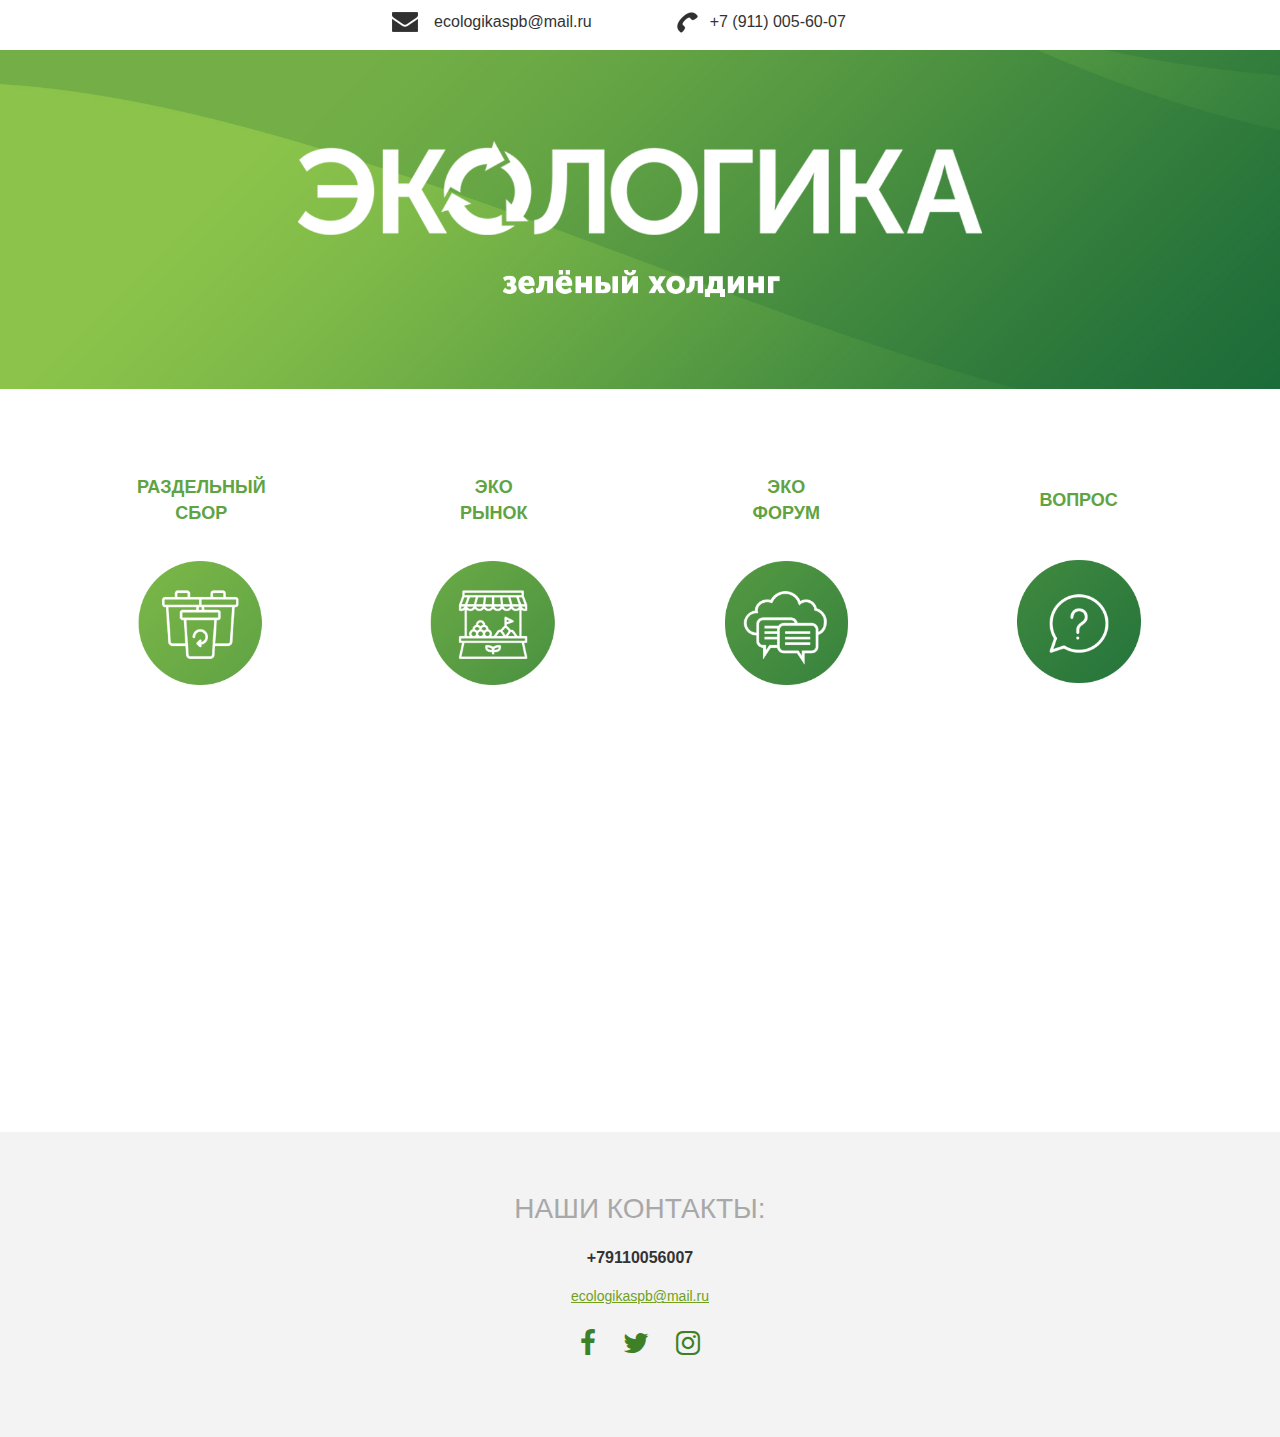
==== commit b5c42621: "initial commit" ====
--- a/index.html
+++ b/index.html
@@ -1,26 +1,24 @@
 <!DOCTYPE html>
 <html lang="ru">
-<head>
-  <meta charset="utf-8">
-  <meta http-equiv="X-UA-Compatible" content="IE=edge">
-  <meta name="viewport" content="width=device-width, initial-scale=1">
-  <!-- The above 3 meta tags *must* come first in the head; any other head content must come *after* these tags -->
-  <title>Кухни</title>
+  <head>
+    <meta charset="utf-8">
+    <meta http-equiv="X-UA-Compatible" content="IE=edge">
+    <meta name="viewport" content="width=device-width, initial-scale=1">
+    <!-- The above 3 meta tags *must* come first in the head; any other head content must come *after* these tags -->
+    <title>Bootstrap 101 Template</title>
 
-  <!-- Bootstrap -->
-  <link href="css/bootstrap.min.css" rel="stylesheet">
-  <!-- Styles -->
-  <link rel="stylesheet" href="css/main.css">
-  <link rel="stylesheet" href="css/fonts.css">
-  <link rel="stylesheet" href="css/jquery-ui.css">
-
-  <!-- Slider -->
-  <link rel="stylesheet" href="slick/slick.css">
-  <link rel="stylesheet" href="slick/slick-theme.css">
+    <!-- Bootstrap -->
+    <link href="css/bootstrap.min.css" rel="stylesheet">
+    <!-- MAIN CSS -->
+    <link rel="stylesheet" href="css/main.css">
+    <!-- ANIMATE CSS -->
+    <link rel="stylesheet" href="css/animate.css">
+    <!-- FORN AWESOME -->
+    <link rel="stylesheet" href="css/font-awesome.min.css">
 
 
-  <!-- HTML5 shim and Respond.js for IE8 support of HTML5 elements and media queries -->
-  <!-- WARNING: Respond.js doesn't work if you view the page via file:// -->
+    <!-- HTML5 shim and Respond.js for IE8 support of HTML5 elements and media queries -->
+    <!-- WARNING: Respond.js doesn't work if you view the page via file:// -->
     <!--[if lt IE 9]>
       <script src="https://oss.maxcdn.com/html5shiv/3.7.3/html5shiv.min.js"></script>
       <script src="https://oss.maxcdn.com/respond/1.4.2/respond.min.js"></script>
@@ -28,1079 +26,86 @@
   </head>
   <body>
     <header class="header">
+         <div class="container">
+           <div class="row animated fadeInDown">
+             <div class="col-lg-12 col-md-12 col-sm-12 col-xs-12 header-contacts">
+               <p class="header-contacts-p1">ecologikaspb@mail.ru</p>
+               <p class="header-contacts-p2">+7 (911) 005-60-07</p>
+             </div>
+           </div>
+         </div>
+    </header>
+
+    <section class="main">
       <div class="container">
         <div class="row">
-          <div class="col-lg-6 col-md-6 col-sm-6 col-xs-12 header-logo-position">
-            <img src="img/header-logo.png" alt="Морадо" class="header-logo">
-            <p class="header-logo-p">Производство и монаж<br>
-            кухонь в Бресте</p>
-          </div>
-          <div class="col-lg-6 col-md-6 col-sm-6 col-xs-12 header-number-position">
-            <p class="header-number">8 (033) 340 56 76</p>
-            <a class="header-btn" href="#">Обратный звонок</a>
+          <div class="col-lg-12 col-md-12">
+            <img class="animated fadeInLeft" src="img/main-text.png" alt="Экология">
           </div>
         </div>
-        <div class="row header-margin">
-          <div class="col-lg-4">
-            <h1 class="header-title">Эксклюзивные
-              кухни любой<br> 
-              сложности<br>
-              под ключ от<br> 
-              производителя<br><span class="header-title-span">за 20 дней от 3800 руб.</span></h1>
-              <p class="header-title-p">Составляем смету, разробатываем<br> 
-                дизайн, изготавливаем, доставляем<br>
-              в дом и собираем</p>
-              <a href="#" class="header-btn-2">Расчитайте мне кухню</a>
-            </div>
-            <div class="col-lg-8">
-            </div>
+      </div>
+    </section>
+
+    <section class="mission">
+      <div class="container">
+        <div class="row mission-block-1 animated fadeInDown">
+          <div class="col-lg-3 col-md-3 col-sm-3 col-xs-6">
+            <a href="razdelniy-sbor.html"><p>раздельный<br> сбор</p>
+              <img src="img/mission-img-1.png" alt="Картинка"></a>
+          </div>
+          <div class="col-lg-3 col-md-3 col-sm-3 col-xs-6">
+            <a href="#"><p>эко<br> рынок</p>
+              <img src="img/mission-img-2.png" alt="Картинка"></a>
+          </div>
+          <div class="col-lg-3 col-md-3 col-sm-3 col-xs-6">
+            <a href="#"><p>эко<br> форум</p>
+              <img src="img/mission-img-3.png" alt="Картинка"></a>
+          </div>
+          <div class="col-lg-3 col-md-3 col-sm-3 col-xs-6 mission-block-1-img-4">
+            <a href=""><p class="mission-block-1-line-height">вопрос</p>
+              <img src="img/mission-img-4.png" alt="Картинка"> </a>
           </div>
         </div>
-    </header>
+      </div>
+    </section> 
 
-      <section class="choice">
-        <div class="container">
-          <div class="row">
-            <div class="col-lg-12">
-              <h1 class="choice-title">Мы не просто изготавливаем кухни<br>
-              Мы создаем уют для Вашего дома.</h1>
-            </div>
-          </div>
-          <div class="row">
-            <div class="col-lg-offset-2 col-md-offset-2 col-md-8 col-lg-8 col-sm-offset-2 col-sm-8 col-xs-offset-2 col-xs-8">
-              <div class="slider">
-                <div>
-                  <img class="slider-img-1" src="img/slider-img-1.jpg" alt="Картинка">
-                  <div class="slider-text-1 col-lg-12 col-md-12 col-sm-12">
-                    <h2>Crem Brulee</h2>
-                    <p>Комфортная кухня с дизайнерским столом-столешницей для молодоженов
-                      в новостройке. Очень нестандартный подход для кухни, было мало места
-                    а заказчику нужно было прастранство!</p>
-                  </div>
-                  <div class="slider-text-2 col-lg-6 col-md-6 col-sm-12">
-                    <h2>Задача</h2>
-                    <p>К нам обратился заказчик, с проб
-                      лемой, в новостройке очень мало
-                      пространство для кухни. Не знает
-                      куда поставить стол и как занять
-                      пространства!
-                    </p>
-                  </div>
-                  <div class="slider-text-3 col-lg-6 col-md-6 col-sm-12">
-                    <h2>Решение</h2>
-                    <p>Приняли решение сделать столешни
-                      цу перетекающую в барную стойку.
-                      Тем самым освабодив много места.
-                      Сделав кухню вместительной и 
-                      просторной!
-                    </p>
-                  </div>
-                </div>
-                <div>
-                  <img class="slider-img-2" src="img/slider-img-2.jpg" alt="Картинка">
-                  <div class="slider-text-1 col-lg-12">
-                    <h2>Crem Brulee</h2>
-                    <p>Комфортная кухня с дизайнерским столом-столешницей для молодоженов
-                      в новостройке. Очень нестандартный подход для кухни, было мало места
-                    а заказчику нужно было прастранство!</p>
-                  </div>
-                  <div class="slider-text-2 col-lg-6 col-md-6">
-                    <h2>Задача</h2>
-                    <p>К нам обратился заказчик, с проб
-                      лемой, в новостройке очень мало
-                      пространство для кухни. Не знает
-                      куда поставить стол и как занять
-                      пространства!
-                    </p>
-                  </div>
-                  <div class="slider-text-3 col-lg-6 col-md-6">
-                    <h2>Решение</h2>
-                    <p>Приняли решение сделать столешни
-                      цу перетекающую в барную стойку.
-                      Тем самым освабодив много места.
-                      Сделав кухню вместительной и 
-                      просторной!
-                    </p>
-                  </div> 
-                </div>
-              </div>
-              <div class="row choice-block-2">
-                <div class="col-lg-12">
-                  <p>Цена: 4100 руб.</p>
-                  <a href="#">Хочу такую кухню</a>
-                </div>
-              </div>
-            </div>
-            <div class="col-lg-2 col-md-2 col-sm-2 col-xs-2"></div>
-          </div>
-        </div>
-      </section>
-
-      <section class="options">
-        <img class="options-dishwasher" src="img/options-dishwasher.png" alt="Посудомойка">
-        <div class="container">
-          <div class="row">
-            <div class="col-lg-12 options-block-1">
-              <h1>Посмотрите варианты кухни<br> 
-              под ваш бюджет</h1>
-              <p>Выберите бюджет своей кухни</p>
-            </div>
-            <div class="col-lg-12">
-              <form id="reservation">
-                <label for="minbeds"></label>
-                <select disabled name="minbeds" id="minbeds">
-                  <option value="1">1500$</option>
-                  <option value="2">1700$</option>
-                  <option value="3">1800$</option>
-                  <option value="4">2000$</option>
-                </select>      
-              </form>
-            </div>
-            <div class="col-lg-3 options-price-1">
-              <p class="options-p1">1500$</p>
-            </div>
-            <div class="col-lg-3 options-price-2">
-              <p class="options-p2">1700$</p>
-            </div>
-            <div class="col-lg-3 options-price-3">
-              <p class="options-p3">1800$</p>
-            </div>
-            <div class="col-lg-3 options-price-4">
-              <p class="options-p4">2000$</p>
-            </div>
-            <div class="col-lg-12">
-              <h2>Ваш бюджет</h2>
-            </div>
-            <div class="img-slider">
-              <div class="col-lg-12 img-slider-block-1">
-                <div class="img-1 col-lg-4">
-                  <img src="img/options-img-1.jpg" alt="Фото кухни">
-                  <p>Материал: МДФ<br>
-                  <span>от 4200 руб.</span></p>
-                </div>
-                <div class="img-2 col-lg-4">
-                  <img src="img/options-img-2.jpg" alt="Фото кухни">
-                  <p>Материал: Пластик<br>
-                  <span>от 4600 руб.</span></p>
-                </div>
-                <div class="img-3 col-lg-4">
-                  <img src="img/options-img-3.jpg" alt="Фото кухни">
-                  <p>Материал: Массив<br>
-                  <span>от 5200 руб.</span></p>
-                </div>
-              </div>
-              <div class="col-lg-12 img-slider-block-2">
-                <div class="img-1 col-lg-4">
-                  <img src="img/options-img-1.jpg" alt="Фото кухни">
-                  <p>Материал: МДФ<br>
-                  <span>от 4200 руб.</span></p>
-                </div>
-                <div class="img-2 col-lg-4">
-                  <img src="img/options-img-2.jpg" alt="Фото кухни">
-                  <p>Материал: Пластик<br>
-                  <span>от 4600 руб.</span></p>
-                </div>
-                <div class="img-3 col-lg-4">
-                  <img src="img/options-img-3.jpg" alt="Фото кухни">
-                  <p>Материал: Массив<br>
-                  <span>от 5200 руб.</span></p>
-                </div>
-              </div>
-              <div class="col-lg-12 img-slider-block-3">
-                <div class="img-1 col-lg-4">
-                  <img src="img/options-img-1.jpg" alt="Фото кухни">
-                  <p>Материал: МДФ.<br>
-                  <span>от 4200 руб</span></p>
-                </div>
-                <div class="img-2 col-lg-4">
-                  <img src="img/options-img-2.jpg" alt="Фото кухни">
-                  <p>Материал: Пластик<br>
-                  <span>от 4600 руб.</span></p>
-                </div>
-                <div class="img-3 col-lg-4">
-                  <img src="img/options-img-3.jpg" alt="Фото кухни">
-                  <p>Материал: Массив<br>
-                  <span>от 5200 руб.</span></p>
-                </div>
-              </div>
-              <div class="col-lg-12 img-slider-block-4">
-                <div class="img-1 col-lg-4">
-                  <img src="img/options-img-1.jpg" alt="Фото кухни">
-                  <p>Материал: МДФ<br>
-                  <span>от 4200 руб.</span></p>
-                </div>
-                <div class="img-2 col-lg-4">
-                  <img src="img/options-img-2.jpg" alt="Фото кухни">
-                  <p>Материал: Пластик<br>
-                  <span>от 4600 руб.</span></p>
-                </div>
-                <div class="img-3 col-lg-4">
-                  <img src="img/options-img-3.jpg" alt="Фото кухни">
-                  <p>Материал: Массив<br>
-                  <span>от 5200 руб.</span></p>
-                </div>
-              </div>
-              <div class="col-lg-12 img-slider-block-5">
-                <div class="img-1 col-lg-4">
-                  <img src="img/options-img-1.jpg" alt="Фото кухни">
-                  <p>Материал: МДФ<br>
-                  <span>от 4200 руб.</span></p>
-                </div>
-                <div class="img-2 col-lg-4">
-                  <img src="img/options-img-2.jpg" alt="Фото кухни">
-                  <p>Материал: Пластик<br>
-                  <span>от 4600 руб.</span></p>
-                </div>
-                <div class="img-3 col-lg-4">
-                  <img src="img/options-img-3.jpg" alt="Фото кухни">
-                  <p>Материал: Массив<br>
-                  <span>от 5200 руб.</span></p>
-                </div>
-              </div>
-            </div>
-          </div>
-          <div class="row options-block-2">
-            <div class="col-lg-12 col-md-12">
-              <h2>На стоимость вашей кухни влияет 6 параметров:</h2>
-            </div>
-            <div class="col-lg-4 col-xs-offset-1 col-xs-11 col-md-4">
-              <p>материал фасада</p>
-              <p>тип и толщина столешницы</p>
-            </div>
-            <div class="col-lg-4 col-xs-offset-1 col-xs-11 col-md-4">
-              <p>высота верхних шкафов</p>
-              <p>фурнитура</p>
-            </div>
-            <div class="col-lg-4 col-xs-offset-1 col-xs-11 col-md-4">
-              <p>стеновая панель</p>
-              <p>багет, балясины, пилястры,<br>
-              капители, барная стойка</p>
-            </div>
-          </div>
-          <div class="row options-block-2-form">
-            <div class="col-lg-12">
-              <h1>При заказе кухни Посудомойка в подарок!</h1>
-              <p>До 05.12.2017 при заказе кухни посудомойка в подарок. Заполните форму и мы<br> 
-              свяжемся с вами для обсуждения Вашейб будущей кухни и подарка.</p>
-              <form action="#">
-                <input type="text" value="Введите ваше имя">
-                <input class="options-block-2-form-center-input" type="text" value="Введите ваш телефон">
-                <input class="options-block-2-form-btn" type="submit" value="получить подарок">
+    <section class="modal">
+      <div class="container">
+        <div class="row">
+          <div class="col-lg-12 col-md-12 col-sm-12 col-xs-12">
+            <div class="modal-block animated mov6">
+              <h1>оставьте заявку</h1>
+              <p>на установку и обслуживание контейнеров на безвозмездной основе</p>
+              <form action="mail.php" method="post">
+                <input class="modal-input-text" type="text" placeholder="Ваше имя" name="name">
+                <input class="modal-input-text" type="text" placeholder="Контактный телефон" name="phone"><br>
+                <input class="modal-input-btn" type="submit" value="Отправить">
               </form>
             </div>
           </div>
         </div>
-      </section>
+      </div>
+    </section>
 
-      <section class="info">
-        <div class="container">
-          <div class="row">
-            <div class="col-lg-12">
-              <h1>Формула качества изделий Morado</h1>
-              <h3>От телефонного разговора до вашего дома заказ проходит через<br>
-              12 разных цехов 4-х отделов производства</h3>
-            </div>
-          </div>
-          <div class="row">
-            <div class="col-lg-offset-2 col-lg-5 col-md-offset-2 col-md-5 col-sm-offset-2 col-sm-5">
-              <img src="img/info-img1.png" alt="1" class="info-img1">
-              <p class="info-p1">Отдел проектирования</p>
-              <p class="info-p2">На этом этапе конструкторы по документам<br>
-                от дизайнера подготавливают все необходимое<br>
-              для создания кухни следующими отделами</p>
-            </div>
-            <div class="col-lg-5 col-md-5 col-sm-5">
-              <img src="img/info-img2.png" alt="2" class="info-img2">
-              <p class="info-p1">Распиловачный цех</p>
-              <p class="info-p2">На станках обрабатываем листовые материалы.<br>
-                Здесь мы создаем аккуратные детали точных<br>
-              размеров.</p>
-            </div>
-          </div>
-          <div class="row">
-            <div class="col-lg-offset-2 col-lg-5 col-md-offset-2 col-md-5 col-sm-offset-2 col-sm-5">
-              <img src="img/info-img3.png" alt="3" class="info-img3">
-              <p class="info-p1">Кромочный цех</p>
-              <p class="info-p2">В этом цеху детали обрабатываются кромками.<br>
-                Автоматически станки с точно настроенной<br>
-                электронной системой обрезают свесы кромки<br>
-              и полируют стыки материала с кромкой.</p>
-            </div>
-            <div class="col-lg-5 col-md-5 col-sm-5">
-              <img src="img/info-img4.png" alt="4" class="info-img4">
-              <p class="info-p1">Присадочный цех</p>
-              <p class="info-p2">Здесь оператор делает разные отверстия<br>
-                для фурнитуры и крепежей на станке высокой<br>
-                точности с числовым програмным<br>
-              управлением (ЧПУ)</p>
-            </div>
-          </div>
-          <div class="row">
-            <div class="col-lg-offset-2 col-lg-5 col-md-offset-2 col-md-5 col-sm-offset-2 col-sm-5">
-              <img src="img/info-img5.png" alt="5" class="info-img5">
-              <p class="info-p1">Фасадный цех</p>
-              <p class="info-p2">Цех с пятью подразделениями, который<br>
-              собирает из заготовок заказанную конструкцию</p>
-            </div>
-            <div class="col-lg-5 col-md-5 col-sm-5">
-              <img src="img/info-img6.png" alt="6" class="info-img6">
-              <p class="info-p1">Фрезеровачный цех</p>
-              <p class="info-p2">Стьанок с числовым програмным управлением<br>
-                (ЧПУ) наносит на детали простые экскизные,<br>
-              сложные и 3D фрезеровки</p>
-            </div>
-          </div>
-          <div class="row">
-            <div class="col-lg-offset-2 col-lg-5 col-md-offset-2 col-md-5 col-sm-offset-2 col-sm-5">
-              <img src="img/info-img7.png" alt="7" class="info-img7">
-              <p class="info-p1">Столярный цех</p>
-              <p class="info-p2">Мембранно - вакуумным прессом облицовываем<br>
-                плоские и неплоские поверхности шпоном<br>
-              и пленками ПВХ</p>
-            </div>
-            <div class="col-lg-5 col-md-5 col-sm-5">
-              <img src="img/info-img8.png" alt="8" class="info-img8">
-              <p class="info-p1">Цех с прессом</p>
-              <p class="info-p2">Давление  с помощью упорных винтов большого<br> 
-                диаметра закладываются детали .Предназначены<br>
-              для облицовки плоских материалов.</p>
-            </div>
-          </div>
-          <div class="row">
-            <div class="col-lg-offset-2 col-lg-5 col-md-offset-2 col-md-5 col-sm-offset-2 col-sm-5">
-              <img src="img/info-img9.png" alt="9" class="info-img9">
-              <p class="info-p1">Цех стекла и витражей</p>
-              <p class="info-p2">Проверяем каждую деьаль с каждого цеха на<br>
-                соответствие установленному Т3 требованиям.<br>
-                Прошедшим ОТК детали отправляют на упаковку.<br>
-              Все несоответствия отправляют на доработку.</p>
-            </div>
-            <div class="col-lg-5 col-md-5 col-sm-5">
-              <img src="img/info-img10.png" alt="10" class="info-img10">
-              <p class="info-p1">Покрасочный цех</p>
-              <p class="info-p2">Окрашиваем детали итальянской эмалью<br>
-                разными спосабами покраски, тонируем<br>
-                изделия, патинируем поверхности и покрываем<br>
-              детали итальянскими лаками.</p>
-            </div>
-          </div>
-          <div class="row info-marginb">
-            <div class="col-lg-offset-2 col-lg-5 col-md-offset-2 col-md-5 col-sm-offset-2 col-sm-5">
-              <img src="img/info-img11.png" alt="11" class="info-img11">
-              <p class="info-p1">Цех металлоконструкций</p>
-              <p class="info-p2">Делаем крепление, устанавливем петли вместе<br> 
-                с доводчикамина двери. Подбираем и тестируем<br>
-              ручки. Собираем все болты для сборки</p>
-            </div>
-            <div class="col-lg-5 col-md-5 col-sm-5">
-              <img src="img/info-img12.png" alt="12" class="info-img12">
-              <p class="info-p1">Цех сборки и упаковки</p>
-              <p class="info-p2">Упаковачные мебельные станки надежно<br>
-                упаковывают готовые изделия, чтоб все детали<br>
-              доехали до вашего дома в целостнасти и сохранности.</p>
+    <section class="contacts">
+      <div class="container">
+        <div class="row contacts-block">
+          <div class="col-lg-12 col-md-12 col-sm-12 col-xs-12">
+            <h1>наши контакты:</h1>
+            <p class="contacts-p-number">+79110056007</p>
+            <a class="contacts-a-mail">ecologikaspb@mail.ru</a>
+            <div class="contacts-icons">
+              <a href="#"><i class="fa fa-facebook fa-2x" aria-hidden="true"></i></a>
+              <a href="#"><i class="fa fa-twitter fa-2x" aria-hidden="true"></i></a>
+              <a href="#"><i class="fa fa-instagram fa-2x" aria-hidden="true"></i></a>
             </div>
           </div>
         </div>
-      </section>
+      </div>
+    </section>  
 
-      <section class="guarantee">
-        <div class="container">
-          <div class="row guarantee-block-1">
-            <div class="col-lg-12">
-              <h1>Теперь вы знаете наш подход к работе<br>
-              и отношение к качеству производства.</h1>
-              <h3>Но вы еще не знаете наш один секрет, который делает наших клиентов<br>
-              счастливыми на долгое время!</h3>
-            </div>
-          </div>
-          <div class="row guarantee-block-2">
-            <h1>Гарантия + Рассрочка</h1>
-            <p class="guarantee-block-2-p1"><span>2</span><br>года</p>
-            <span class="guarantee-block-2-plus">+</span>
-            <p class="guarantee-block-2-p2"><span>12</span><br>месяцев</p>
-          </div>
-          <div class="row guarantee-block-3">
-            <div class="col-lg-12">
-              <p>Дело в том, что мы уверенны в качестве своей продукции на все 100%,<br>
-                и поэтому <span>даем гарантию на 2 года и сервисное обслуживание наших кухонь.</span></p>
-              </div>
-            </div>
-          </div>
-      </section>
-
-      <section class="value">
-        <div class="container">
-          <div class="row value-block-1">
-            <div class="col-lg-12">
-              <h1>Получите бесплатный проект и расчет<br> 
-              стоимости от дизайнера через 10 минут</h1>
-            </div>
-          </div>
-          <div class="row value-block-2">
-            <div class="col-lg-12">
-              <h3>По итогам консультации вы получите:</h3>
-            </div>
-            <div class="col-lg-4 col-xs-6">
-              <img src="img/value-img1.png" alt="Картинка" class="value-img1">
-              <p>Рекомендации по<br>
-                подбору материалов<br>
-              и выбору цвета кухни</p>
-            </div>
-            <div class="col-lg-4 col-xs-6">
-              <img src="img/value-img2.png" alt="Картинка" class="value-img2">
-              <p>Узнаете, как<br>
-                выгодно использовать<br>
-              пространство</p>
-            </div>
-            <div class="col-lg-4 col-xs-12">
-              <img src="img/value-img3.png" alt="Картинка" class="value-img3">
-              <p>Расчет стоимости и<br>
-                времени изготовления<br>
-              заказа</p>
-            </div>
-          </div>
-          <div class="row value-block-3">
-            <div class="col-lg-12">
-              <p>Заполните форму, чтобы наш специалист ответил на ваши вопросы и рассчитал стоимость<br> 
-              кухни по вашим критериям.</p>
-              <form action="#">
-                <input type="text" value="Введите ваше имя">
-                <input class="value-block-3-input-number" type="text" value="Введите ваш телефон">
-                <input class="value-block-3-btn" type="submit" value="Рассчитать стоимость">
-              </form>
-            </div>
-          </div>
-        </div>
-      </section>
-
-      <section class="why">
-        <div class="container">
-          <div class="row">
-            <div class="col-lg-12">
-              <h1>Почему Ваша кухня в надежных руках?</h1>
-            </div>
-          </div>
-          <div class="row">
-            <div class="col-lg-6">
-              <img src="img/why-img1.png" alt="Картинка">
-              <p><span>Прямое производство,</span> надежные поставщики<br>
-              и строгий контроль качества изделий.</p>
-            </div>
-            <div class="col-lg-6">
-              <img src="img/why-img2.png" alt="Картинка">
-              <p>Наши эксперты работают с мебелью уже<br>
-                <span>больше 7 лет.</span> Научены реальным опытом.</p>
-              </div>
-            </div>
-            <div class="row">
-              <div class="col-lg-6">
-                <img src="img/why-img3.png" alt="Картинка">
-                <p>Выполним <span>индивидуальный</span> проект<br>
-                любой сложности.</p>
-              </div>
-              <div class="col-lg-6">
-                <img src="img/why-img4.png" alt="Картинка">
-                <p>Полный спектор сопутствующих товаров.<br>
-                  Вся нужная <span>бытовая техника и мебель<br>
-                  от импортных поставщиков.</span></p>
-                </div>
-              </div>
-              <div class="why-logo-text">
-                <p>Используем только фурнитуру</p>
-                <img src="img/why-logo.png" alt="Логотип">
-              </div>
-              <div class="row">
-                <h1>Дополнительные плюсы</h1>
-                <div class="col-lg-6">
-                  <img src="img/why-img5.png" alt="Картинка">
-                  <p>Минимальная стоимость кухни<br> 
-                  этого сигмента качества.</p>
-                </div>
-                <div class="col-lg-6">
-                  <img src="img/why-img6.png" alt="Картинка">
-                  <p>Отличная скорость производства<br>
-                  исходя из резкльтата.</p>
-                </div>
-              </div>
-              <div class="row why-last-block">
-                <div class="col-lg-12">
-                  <img src="img/why-img7.png" alt="Картинка">
-                  <p>Оплата с помощью Visa, Master Card,<br>
-                    наличный расчет. <span>Рассрочка 12 месяцев</span></p>
-                  </div>
-                </div>
-              </div>
-      </section>
-
-      <section class="facades">
-        <img class="facades-square" src="img/facades-square.png" alt="Квадрат">
-        <img class="facades-pen" src="img/facades-pan.png" alt="Сковорода">
-        <div class="container">
-          <div class="row">
-            <div class="col-lg-12">
-              <h1 class="facades-title">Какие фасады будут на вашей кухне?</h1>
-            </div>
-          </div>
-          <div class="row">
-            <div class="col-lg-12 col-sm-12">
-              <div class="col-lg-12 col-md-12">
-                <div class="slider-3-mini">
-                  <div class="slider-3-mini-slide">
-                    <button>ДСП</button>
-                  </div>
-                  <div class="slider-3-mini-slide">
-                    <button>МДФ+ПВХ</button>
-                  </div>
-                  <div class="slider-3-mini-slide">
-                    <button>Пластик</button>
-                  </div>
-                  <br>
-                  <div class="slider-3-mini-slide">
-                    <button>МДФ</button>
-                  </div>
-                  <div class="slider-3-mini-slide">
-                    <button>ЭМАЛЬ</button>
-                  </div>
-                  <div class="slider-3-mini-slide">
-                    <button>Деверо</button>
-                  </div>
-                </div>
-              </div>
-              <div class="col-md-2"></div>
-              <div class="slider-3 col-lg-12 col-md-12 col-sm-12 col-xs-12">
-                <div class="col-lg-12 slide-1">
-                  <img src="img/facades-slider-img.jpg" alt="Фото">
-                  <div class="slider-3-absolute">
-                    <h3>Фасад с фрезеолвкой “20К”</h3>
-                    <p>Пленка ПВХ “Белое дерево ” с платиной золото.</p>
-                    <a href="#">Подробнее</a>
-                  </div>
-                </div>
-                <div class="col-lg-12 slide-2">
-                  <img src="img/facades-slider-img.jpg" alt="Фото">
-                  <div class="slider-3-absolute">
-                    <h3>Фасад с фрезеолвкой “20К”</h3>
-                    <p>Пленка ПВХ “Белое дерево ” с платиной золото.</p>
-                    <a href="#">Подробнее</a>
-                  </div>
-                </div>
-                <div class="col-lg-12 slide-3">
-                  <img src="img/facades-slider-img.jpg" alt="Фото">
-                  <div class="slider-3-absolute">
-                    <h3>Фасад с фрезеолвкой “20К”</h3>
-                    <p>Пленка ПВХ “Белое дерево ” с платиной золото.</p>
-                    <a href="#">Подробнее</a>
-                  </div>
-                </div>
-                <div class="col-lg-12 slide-3">
-                  <img src="img/facades-slider-img.jpg" alt="Фото">
-                  <div class="slider-3-absolute">
-                    <h3>Фасад с фрезеолвкой “20К”</h3>
-                    <p>Пленка ПВХ “Белое дерево ” с платиной золото.</p>
-                    <a href="#">Подробнее</a>
-                  </div>
-                </div>
-                <div class="col-lg-12 slide-3">
-                  <img src="img/facades-slider-img.jpg" alt="Фото">
-                  <div class="slider-3-absolute">
-                    <h3>Фасад с фрезеолвкой “20К”</h3>
-                    <p>Пленка ПВХ “Белое дерево ” с платиной золото.</p>
-                    <a href="#">Подробнее</a>
-                  </div>
-                </div>
-                <div class="col-lg-12 slide-3">
-                  <img src="img/facades-slider-img.jpg" alt="Фото">
-                  <div class="slider-3-absolute">
-                    <h3>Фасад с фрезеолвкой “20К”</h3>
-                    <p>Пленка ПВХ “Белое дерево ” с платиной золото.</p>
-                    <a href="#">Подробнее</a>
-                  </div>
-                </div>
-              </div>
-            </div>
-          </div>
-        </div>
-      </section>
-
-      <section class="call">
-        <div class="container">
-          <div class="row call-block-1">
-            <div class="col-lg-12">
-              <h1>Составление сметы - очень<br>
-              ответственный процесс</h1>
-              <h3>Любая мелкая деталь может повлиять на удобство и практичность кухни.</h3>
-            </div>
-          </div>
-          <div class="row call-block-2">
-            <div class="col-lg-12">
-              <h3>Заполните форму на бесплатный вызов специалиста. Он поможет правильно составить<br>
-              смету и рассчитать стоимость кухни.</h3>
-              <form action="#">
-                <input type="text" value="Введите ваше имя">
-                <input class="call-block-2-input-number" type="text" value="Введите ваш телефон">
-                <input class="call-block-2-btn" type="submit" value="Вызвать замерщика">
-              </form>
-            </div>
-          </div>
-          <div class="row call-block-3">
-            <div class="col-lg-8">
-              <img src="img/call-img.png" alt="Картинка">
-            </div>
-            <div class="col-lg-4 call-block-3-margin">
-              <a href="#">Пример<br>сметы</a>
-            </div>
-          </div>
-        </div>
-      </section>
-
-      <section class="who">
-        <div class="container">
-          <div class="row">
-            <div class="col lg-12">
-              <h1>Кто за всем этим стоит?</h1>
-            </div>
-            <div class="col-lg-offset-3 col-lg-6 col-md-offset-3 col-md-6 col-sm-offset-2 col-sm-8">
-              <div class="slider-mini">
-                <div class="slider-mini-img slide">
-                  <img src="img/who-img-mini.png" alt="Фото">
-                </div>
-                <div class="slider-mini-img slide">
-                  <img src="img/who-img-mini.png" alt="Фото">
-                </div>
-                <div class="slider-mini-img slide">
-                  <img src="img/who-img-mini.png" alt="Фото">
-                </div>
-                <div class="slider-mini-img slide">
-                  <img src="img/who-img-mini.png" alt="Фото">
-                </div>
-                <div class="slider-mini-img slide">
-                  <img src="img/who-img-mini.png" alt="Фото">
-                </div>
-              </div>
-             </div>
-             <div class="col-lg-3 col-md-3 col-sm-2"></div>
-           </div>   
-              <div class="row">
-                <div class="col-lg-offset-2 col-lg-8 col-md-offset-2 col-md-8 col-sm-offset-2 col-sm-8">
-                  <div class="row slider-4">
-                    <div class="col-lg-12 col-sm-12 slide-1">
-                      <div class="col-lg-12 slider-4-slide-p">
-                        <p>Александр - сам работал мастером, установки
-                        кухонь. После открыл производственный цех.</p>
-                        <p>Окончил художественную школу, с пониманием что
-                          дизайн это его. Начал с прорисовки мебели.
-                          Использовав все современные методы и устроившись
-                          на работу к производственнику осознал что
-                        может изготовить мебель лучше.</p>
-                        <p>Начали появляться частные заказы, начал 
-                          выполнять все по совести и с душой.  Клиенты начали 
-                          реккомендоватьего как полрядчика друзьям. за 6 лет 
-                          работы выстроил собственный цех. В данный момент
-                          у его в штате 6 сотрудников. Все старые клиенты 
-                          так же сотрудничают с Александром. “Я нашел то 
-                          чем хотел бы заниматься всю жизнь. Думаю мои 
-                          клиенты поэтому со мной. Мне говорят у меня на 
-                        дело глаза горят”</p>
-                        <p>Александр Работает уже 7 лет, благодаря ему и его
-                          ответственности весь процесс производства 
-                          всегда на высоком уровне качества и 
-                          экспертности. Каждая деталь и заказ не 
-                        проходит без его участия!</p>
-                      </div>
-                      <img class="slider-4-img-1" src="img/who-slider-img-1.png" alt="Фото">
-                    </div>
-                    <div class="col-lg-12 col-sm-12 slide-2">
-                      <div class="col-lg-offset-2 slider-4-slide-p">
-                        <p>Александр - сам работал мастером, установки
-                        кухонь. После открыл производственный цех.</p>
-                        <p>Окончил художественную школу, с пониманием что
-                          дизайн это его. Начал с прорисовки мебели.
-                          Использовав все современные методы и устроившись
-                          на работу к производственнику осознал что
-                        может изготовить мебель лучше.</p>
-                        <p>Начали появляться частные заказы, начал 
-                          выполнять все по совести и с душой.  Клиенты начали 
-                          реккомендоватьего как полрядчика друзьям. за 6 лет 
-                          работы выстроил собственный цех. В данный момент
-                          у его в штате 6 сотрудников. Все старые клиенты 
-                          так же сотрудничают с Александром. “Я нашел то 
-                          чем хотел бы заниматься всю жизнь. Думаю мои 
-                          клиенты поэтому со мной. Мне говорят у меня на 
-                        дело глаза горят”</p>
-                        <p>Александр Работает уже 7 лет, благодаря ему и его
-                          ответственности весь процесс производства 
-                          всегда на высоком уровне качества и 
-                          экспертности. Каждая деталь и заказ не 
-                        проходит без его участия!</p>
-                      </div>
-                      <img class="slider-4-img-2" src="img/who-slider-img-2.png" alt="Фото">
-                    </div>
-                    <div class="col-lg-12 col-sm-12 slide-3">
-                      <div class="col-lg-offset-2 slider-4-slide-p">
-                        <p>Александр - сам работал мастером, установки
-                        кухонь. После открыл производственный цех.</p>
-                        <p>Окончил художественную школу, с пониманием что
-                          дизайн это его. Начал с прорисовки мебели.
-                          Использовав все современные методы и устроившись
-                          на работу к производственнику осознал что
-                        может изготовить мебель лучше.</p>
-                        <p>Начали появляться частные заказы, начал 
-                          выполнять все по совести и с душой.  Клиенты начали 
-                          реккомендоватьего как полрядчика друзьям. за 6 лет 
-                          работы выстроил собственный цех. В данный момент
-                          у его в штате 6 сотрудников. Все старые клиенты 
-                          так же сотрудничают с Александром. “Я нашел то 
-                          чем хотел бы заниматься всю жизнь. Думаю мои 
-                          клиенты поэтому со мной. Мне говорят у меня на 
-                        дело глаза горят”</p>
-                        <p>Александр Работает уже 7 лет, благодаря ему и его
-                          ответственности весь процесс производства 
-                          всегда на высоком уровне качества и 
-                          экспертности. Каждая деталь и заказ не 
-                        проходит без его участия!</p>
-                      </div>
-                      <img class="slider-4-img-3" src="img/who-slider-img-3.png" alt="Фото">
-                    </div>
-                    <div class="col-lg-12 col-sm-12 slide-4">
-                      <div class="col-lg-offset-2 slider-4-slide-p">
-                        <p>Александр - сам работал мастером, установки
-                        кухонь. После открыл производственный цех.</p>
-                        <p>Окончил художественную школу, с пониманием что
-                          дизайн это его. Начал с прорисовки мебели.
-                          Использовав все современные методы и устроившись
-                          на работу к производственнику осознал что
-                        может изготовить мебель лучше.</p>
-                        <p>Начали появляться частные заказы, начал 
-                          выполнять все по совести и с душой.  Клиенты начали 
-                          реккомендоватьего как полрядчика друзьям. за 6 лет 
-                          работы выстроил собственный цех. В данный момент
-                          у его в штате 6 сотрудников. Все старые клиенты 
-                          так же сотрудничают с Александром. “Я нашел то 
-                          чем хотел бы заниматься всю жизнь. Думаю мои 
-                          клиенты поэтому со мной. Мне говорят у меня на 
-                        дело глаза горят”</p>
-                        <p>Александр Работает уже 7 лет, благодаря ему и его
-                          ответственности весь процесс производства 
-                          всегда на высоком уровне качества и 
-                          экспертности. Каждая деталь и заказ не 
-                        проходит без его участия!</p>
-                      </div>
-                      <img class="slider-4-img-4" src="img/who-slider-img-4.png" alt="Фото">
-                    </div>
-                  </div>
-                </div>
-                <div class="col-lg-2 col-md-2 col-sm-2"></div>
-              </div>
-        </div>
-      </section>
-      
-      <section class="reviews">
-        <div class="container">
-          <div class="row">
-            <div class="col-lg-12">
-              <h1>Мнение наших заказчиков</h1>
-            </div>
-          </div>
-          <div class="row">
-            <div class="col-lg-12 col-md-12 col-sm-12">
-              <div class="slider-5-mini">
-                <div class="">
-                  <img src="img/reviews-slider-foto-1.png" alt="">
-                  <p>Ольга Усачева</p>
-                  <a href="#">связаться с заказчиком</a>
-                </div>
-                <div class="">
-                  <img src="img/reviews-slider-foto-2.png" alt="">
-                  <p>Ольга Усачева</p>
-                  <a href="#">связаться с заказчиком</a>
-                </div>
-                <div class="">
-                  <img src="img/reviews-slider-foto-3.png" alt="">
-                  <p>Ольга Усачева</p>
-                  <a href="#">связаться с заказчиком</a>
-                </div>
-                <div class="">
-                  <img src="img/reviews-slider-foto-4.png" alt="">
-                  <p>Ольга Усачева</p>
-                  <a href="#">связаться с заказчиком</a>
-                </div>
-                <div class="">
-                  <img src="img/reviews-slider-foto-5.png" alt="">
-                  <p>Ольга Усачева</p>
-                  <a href="#">связаться с заказчиком</a>
-                </div>
-              </div>
-            </div>
-          </div>
-          <div class="row">
-            <div class="col-lg-offset-2 col-lg-8 col-md-offset-2 col-md-8 col-sm-offset-2 col-sm-8 col-xs-offset-2 col-xs-8 reviews-margin">
-              <div class="slider-5">
-                <div class="slide">
-                  <div class="col-lg-12 col-md-12 col-xs-12">
-                    <p>Очень благодарна “MORADO” за стиль работы и общения с клиентами.
-                      Делали в семье уже не первый  (!) заказ мебели у Александра. По семейным
-                      обстаятельствам попросили по возможности выполнить заказ быстрее, чем 
-                      указано в договоре - и эта просьба была выполнена. Все точно по проекту, мелкие
-                      неточности устранены опервативно. Общение сотрудников - и по телефону
-                      работников на фабрике, и менеджера на замере - очень конструктивно и добро
-                    желательно. Работа сборщика Максима бообще выше всяких похвал! Спасибо!</p>
-                  </div>
-                  <div class="col-lg-6 col-md-6 col-sm-6 col-xs-12">
-                    <p>Любовь Овчинникова</p>
-                  </div>
-                  <div class="col-lg-6 col-md-6 col-sm-6 col-xs-12">
-                    <p>Евгений Стругалев</p>
-                  </div>
-                </div>
-                <div class="slide">
-                  <div class="col-lg-12 col-md-12 col-xs-12">
-                    <p>Очень благодарна “MORADO” за стиль работы и общения с клиентами.
-                      Делали в семье уже не первый  (!) заказ мебели у Александра. По семейным
-                      обстаятельствам попросили по возможности выполнить заказ быстрее, чем 
-                      указано в договоре - и эта просьба была выполнена. Все точно по проекту, мелкие
-                      неточности устранены опервативно. Общение сотрудников - и по телефону
-                      работников на фабрике, и менеджера на замере - очень конструктивно и добро
-                    желательно. Работа сборщика Максима бообще выше всяких похвал! Спасибо!</p>
-                  </div>
-                  <div class="col-lg-6 col-md-6 col-xs-12">
-                    <p>Любовь Овчинникова</p>
-                  </div>
-                  <div class="col-lg-6 col-md-6 col-xs-12">
-                    <p>Евгений Стругалев</p>
-                  </div>
-                </div>
-                <div class="slide">
-                  <div class="col-lg-12 col-md-12 col-xs-12">
-                    <p>Очень благодарна “MORADO” за стиль работы и общения с клиентами.
-                      Делали в семье уже не первый  (!) заказ мебели у Александра. По семейным
-                      обстаятельствам попросили по возможности выполнить заказ быстрее, чем 
-                      указано в договоре - и эта просьба была выполнена. Все точно по проекту, мелкие
-                      неточности устранены опервативно. Общение сотрудников - и по телефону
-                      работников на фабрике, и менеджера на замере - очень конструктивно и добро
-                    желательно. Работа сборщика Максима бообще выше всяких похвал! Спасибо!</p>
-                  </div>
-                  <div class="col-lg-6 col-md-6 col-xs-12">
-                    <p>Любовь Овчинникова</p>
-                  </div>
-                  <div class="col-lg-6 col-md-6 col-xs-12">
-                    <p>Евгений Стругалев</p>
-                  </div>
-                </div>
-                <div class="slide">
-                  <div class="col-lg-12 col-md-12 col-xs-12">
-                    <p>Очень благодарна “MORADO” за стиль работы и общения с клиентами.
-                      Делали в семье уже не первый  (!) заказ мебели у Александра. По семейным
-                      обстаятельствам попросили по возможности выполнить заказ быстрее, чем 
-                      указано в договоре - и эта просьба была выполнена. Все точно по проекту, мелкие
-                      неточности устранены опервативно. Общение сотрудников - и по телефону
-                      работников на фабрике, и менеджера на замере - очень конструктивно и добро
-                    желательно. Работа сборщика Максима бообще выше всяких похвал! Спасибо!</p>
-                  </div>
-                  <div class="col-lg-6 col-md-6 col-xs-12">
-                    <p>Любовь Овчинникова</p>
-                  </div>
-                  <div class="col-lg-6 col-md-6 col-xs-12">
-                    <p>Евгений Стругалев</p>
-                  </div>
-                </div>
-                <div class="slide">
-                  <div class="col-lg-12 col-md-12 col-xs-12">
-                    <p>Очень благодарна “MORADO” за стиль работы и общения с клиентами.
-                      Делали в семье уже не первый  (!) заказ мебели у Александра. По семейным
-                      обстаятельствам попросили по возможности выполнить заказ быстрее, чем 
-                      указано в договоре - и эта просьба была выполнена. Все точно по проекту, мелкие
-                      неточности устранены опервативно. Общение сотрудников - и по телефону
-                      работников на фабрике, и менеджера на замере - очень конструктивно и добро
-                    желательно. Работа сборщика Максима бообще выше всяких похвал! Спасибо!</p>
-                  </div>
-                  <div class="col-lg-6 col-md-6 col-xs-12">
-                    <p>Любовь Овчинникова</p>
-                  </div>
-                  <div class="col-lg-6 col-md-6 col-xs-12">
-                    <p>Евгений Стругалев</p>
-                  </div>
-                </div>
-              </div>
-            </div>
-            <div class="col-lg-2 col-md-2 col-sm-2 col-xs-2"></div>
-          </div>
-        </div>
-      </section>
-
-      <section class="how">
-        <div class="container">
-          <div class="row how-block-1">
-            <div class="col-lg-12">
-              <h1>Как мы приступаем к работе?</h1>
-              <h3>Срок изготовления кухни по индивидуальному заказу зависит от<br>
-              спецификации выбранной вами кухни. </h3>
-            </div>
-          </div>
-          <div class="row how-block-2">
-            <div class="col-lg-12 how-desctop">
-              <p class="how-p-1">Вы оставляете заявку и отвечаете <br>
-              на звонок менеджера компании</p>
-              <p class="how-p-2">Договариваемся о встрече<br>
-                делаем замеры, составляем смету<br>
-              и техническое задание</p>
-              <p class="how-p-3">Утверждаем смету, техническое задание<br>
-              и оформляем договор.</p>
-              <p class="how-p-4">Вы вносите предоплату в зависимости<br>
-                от материала ( оплата с помощью Visa,<br>
-                MasterCard, наличный расч
-              Рассрочка на 12 месяцев)</p>
-              <p class="how-p-5">Осуществляем производство по<br>
-              состовленому техническому задание</p>
-              <p class="how-p-6">Перепроверяем 7 раз, пакуем и<br>
-              доставляем к вашему дому</p>
-              <p class="how-p-7">Собираем, монтируем, подключаем<br>
-              и передаем Вам.</p>
-              <p class="how-p-8">Производите окончательный платеж</p>
-              <img class="how-img-1" src="img/how-img1.png" alt="1"><br>
-              <img class="how-img-2" src="img/how-img2.png" alt="2"><br>
-              <img class="how-img-3" src="img/how-img3.png" alt="3"><br>
-              <img class="how-img-4" src="img/how-img4.png" alt="4"><br>
-              <img class="how-img-5" src="img/how-img5.png" alt="5"><br>
-              <img class="how-img-6" src="img/how-img6.png" alt="6"><br>
-              <img class="how-img-7" src="img/how-img7.png" alt="7"><br>
-              <img class="how-img-8" src="img/how-img8.png" alt="8"><br>
-            </div>
-            <div class="col-lg-12 how-mobile">
-              <div class="col-xs-12 how-mobile-blocks">
-                <p class="">Вы оставляете заявку и отвечаете <br>
-                на звонок менеджера компании</p>
-                <br>
-                <img class="" src="img/how-img1.png" alt="1">
-              </div>
-              <div class="col-xs-12">
-                <p class="">Договариваемся о встрече<br>
-                  делаем замеры, составляем смету<br>
-                и техническое задание</p>
-                <br>
-                <img class="" src="img/how-img2.png" alt="2">
-              </div>
-              <div class="col-xs-12">
-                <p class="">Утверждаем смету, техническое задание<br>
-                и оформляем договор.</p>
-                <br>
-                <img class="" src="img/how-img3.png" alt="3">
-              </div>
-              <div class="col-xs-12">
-                <p class="">Вы вносите предоплату в зависимости<br>
-                  от материала ( оплата с помощью Visa,<br>
-                  MasterCard, наличный расчет.<br>
-                Рассрочка на 12 месяцев)</p>
-                <br>
-                <img class="" src="img/how-img4.png" alt="4">
-              </div>
-              <div class="col-xs-12">
-                <p class="">Осуществляем производство по<br>
-                состовленому техническому задание</p>
-                <br>
-                <img class="" src="img/how-img5.png" alt="5">
-              </div>
-              <div class="col-xs-12">
-                <p class="">Перепроверяем 7 раз, пакуем и<br>
-                доставляем к вашему дому</p>
-                <br>
-                <img class="" src="img/how-img6.png" alt="6">
-              </div>
-              <div class="col-xs-12">
-                <p class="">Собираем, монтируем, подключаем<br>
-                и передаем Вам.</p>
-                <br>
-                <img class="" src="img/how-img7.png" alt="7">
-              </div>
-              <div class="col-xs-12">
-                <p class="">Производите окончательный платеж</p>
-                <br>
-                <img class="" src="img/how-img8.png" alt="8">
-              </div>
-            </div>
-          </div>
-        </div>
-      </section>
-
-      <section class="contacts">
-        <img class="contacts-pic" src="img/contacts-pic.png" alt="Картинка">
-        <div class="contacts-absolute-block">
-          <div class="col-lg-6 col-md-6 col-sm-6 col-xs-6">
-            <h1>Адрес производства:</h1>
-            <p>г. Волковыск, ул. Комсомольская
-            191 помещение 1</p>
-            <h2>Пн - Сб с 9.00 до 20.00</h2>
-          </div>
-          <div class="col-lg-6 col-md-6 col-sm-6 col-xs-6">
-            <h1>Адрес офиса:</h1>
-            <p>г. Волковыск, ул. Советская
-            17 </p>
-            <h2>Пн - Сб с 9.00 до 20.00</h2>
-          </div>
-        </div>
-        <div class="container">
-          <div class="row contacts-block-1">
-            <div class="col-lg-12 col-md-12 col-sm-12 col-xs-12">
-              <h1>Всегда рады вам помочь!</h1>
-            </div>
-          </div>
-          <div class="row contacts-block-2">
-            <div class="col-lg-12 col-md-12 col-sm-12 col-xs-12">
-              <h3>Если у Вас остались вопросы, оставьте свои контактные данные<br> 
-              и менджер  компании перезвонит вам для бесплатной консультации.</h3>
-              <form action="#">
-                <input type="text" value="Введите ваше имя">
-                <input class="contacts-block-2-center-input" type="text" value="Введите ваш телефон">
-                <input class="contacts-block-2-btn" type="submit" value="Получить консультацию">
-              </form>
-            </div>
-          </div>
-          <div class="row contacts-block-3">
-            <div class="col-lg-12 col-md-12 col-sm-12 col-xs-12">
-              <h1>Или свяжитесь с нами</h1>
-              <p>8 (033) 340-56-76</p>
-            </div>
-          </div>
-        </div>
-        <div class="contacts-absolute-block-mobile">
-          <div class="col-lg-6">
-            <h1>Адрес производства:</h1>
-            <p>г. Волковыск, ул. Комсомольская
-            191 помещение 1</p>
-            <h2>Пн - Сб с 9.00 до 20.00</h2>
-          </div>
-          <div class="col-lg-6">
-            <h1>Адрес офиса:</h1>
-            <p>г. Волковыск, ул. Советская
-            17 </p>
-            <h2>Пн - Сб с 9.00 до 20.00</h2>
-          </div>
-        </div>
-      </section>
-
-      <section class="map">
-        <script type="text/javascript" charset="utf-8" async src="https://api-maps.yandex.ru/services/constructor/1.0/js/?um=constructor%3A3ffdd1b3b9a5ba040aaaacc68015ed3a898faa2dcc33954a9fd768b7012aa559&amp;width=100%25&amp;height=400&amp;lang=ru_RU&amp;scroll=true"></script>
-      </section>
-
-      <section class="footer">
-        <div class="container">
-          <div class="row">
-            <div class="col-lg-6 footer-block-1 col-xs-12">
-              <img src="img/footer-logo.png" alt="Морадо">
-            </div>
-            <div class="col-lg-6 footer-block-2 col-xs-12">
-              <p>8 033 340 56 76</p>
-              <a href="#">Перезвоним через 26 секунд</a>
-            </div>
-          </div>
-        </div>
-      </section>
-
-      <!-- jQuery (necessary for Bootstrap's JavaScript plugins) -->
-      <script src="https://ajax.googleapis.com/ajax/libs/jquery/1.12.4/jquery.min.js"></script>
-      <script src="slick/slick.min.js"></script>
-      <script src="js/main.js"></script>
-      <script src="js/jquery-ui.js"></script>
-
-      <!-- Include all compiled plugins (below), or include individual files as needed -->
-    </body>
-    </html>+    <!-- jQuery (necessary for Bootstrap's JavaScript plugins) -->
+    <script src="https://ajax.googleapis.com/ajax/libs/jquery/1.12.4/jquery.min.js"></script> 
+    <script src="js/main.js"></script>
+  </body>
+</html>--- a/css/main.css
+++ b/css/main.css
@@ -3,1463 +3,760 @@
   overflow-x: hidden; }
 
 .header {
-  height: 100%;
-  background: url(../img/header-bg.jpg) no-repeat center;
-  background-size: cover; }
-  .header-logo {
-    display: inline-block;
-    margin-bottom: 26px;
-    margin-right: 10px;
-    max-width: 38%; }
-  .header-logo-p {
-    font-family: MuseoCyrl-700;
-    font-size: 16px;
-    color: #fffffe;
-    display: inline-block;
-    margin: 0;
-    padding: 0 0 0 17px;
-    border-left: 1px solid; }
-  .header-logo-position {
-    margin-top: 30px; }
-  .header-number-position {
-    text-align: right;
-    margin-top: 15px; }
-  .header-number {
-    display: inline-block;
-    font-family: MuseoCyrl-900;
-    font-size: 28px;
-    color: #fffffe;
-    border-bottom: 3px dashed;
-    margin: 0; }
-  .header-btn {
-    display: inline-block;
-    font-family: MuseoCyrl-700;
-    font-size: 22px;
-    text-decoration: none;
-    padding: 10px;
-    border: 5px solid;
-    border-color: #ffc700;
-    color: #fffffe;
-    margin-left: 4%; }
-    .header-btn:hover {
-      text-decoration: none;
-      color: #fffffe; }
-    .header-btn:focus {
-      text-decoration: none; }
-  .header-title {
-    font-family: MuseoCyrl-900;
-    font-size: 42px;
-    color: #fffffe;
-    text-align: left;
-    margin-top: 38%; }
-  .header-title-span {
-    font-size: 22px; }
-  .header-title-p {
-    font-family: MuseoCyrl-700;
-    font-size: 16px;
-    color: #fffffe;
-    margin-bottom: 30px; }
-  .header-btn-2 {
-    font-family: MuseoCyrl-700;
-    color: #fffffe;
-    padding: 15px 23px;
-    background: #ffc700;
-    border-radius: 21px;
-    font-size: 24px; }
-    .header-btn-2:hover {
-      text-decoration: none;
-      color: #fffffe; }
-    .header-btn-2:focus {
-      text-decoration: none; }
-  .header-margin {
-    margin-bottom: 40px; }
-
-.slider {
-  margin-top: 50px;
-  background: url(../img/choice-bg.jpg); }
-  .slider-img-1 {
-    width: 100%; }
-  .slider-img-2 {
-    width: 100%; }
-  .slider-text-1 {
-    padding: 0 30px;
-    margin-top: 10%;
-    background: #fff; }
-    .slider-text-1 h2 {
-      font-family: MuseoCyrl-500;
-      font-size: 26px; }
-    .slider-text-1 p {
-      font-family: MuseoCyrl-500;
-      font-size: 15px; }
-  .slider-text-2 {
-    width: 48%;
+  height: 100%; }
+  .header-nav {
     margin-top: 5%;
-    background: #fff;
-    padding: 0 30px; }
-    .slider-text-2 h2 {
-      font-family: MuseoCyrl-500;
-      font-size: 26px; }
-    .slider-text-2 p {
-      font-family: MuseoCyrl-500;
-      font-size: 15px; }
-  .slider-text-3 {
-    float: right;
-    margin-top: 5%;
-    padding: 0 30px;
-    background: #fff; }
-    .slider-text-3 h2 {
-      font-family: MuseoCyrl-500;
-      font-size: 26px; }
-    .slider-text-3 p {
-      font-family: MuseoCyrl-500;
-      font-size: 15px; }
-
-.choice {
-  height: 100%;
-  background: url(../img/choice-bg.jpg);
-  position: relative;
-  z-index: 100; }
-  .choice:after {
-    content: "";
-    width: 50%;
-    height: 100%;
-    position: absolute;
-    background: inherit;
-    z-index: -1;
-    bottom: 0;
-    -webkit-transform-origin: left bottom;
-            transform-origin: left bottom;
-    -webkit-transform: skewY(25deg);
-            transform: skewY(25deg); }
-  .choice:before {
-    content: "";
-    width: 50%;
-    height: 100%;
-    position: absolute;
-    background: inherit;
-    z-index: -1;
-    bottom: 0;
-    right: 0;
-    -webkit-transform-origin: right bottom;
-            transform-origin: right bottom;
-    -webkit-transform: skewY(-25deg);
-            transform: skewY(-25deg); }
-  .choice-title {
-    text-align: center;
-    font-family: MuseoCyrl-900;
-    color: #040404;
-    font-size: 42px; }
-  .choice-block-2 {
-    text-align: center;
-    position: absolute;
-    bottom: -31%;
-    left: 32%; }
-    .choice-block-2 p {
-      font-family: MuseoCyrl-900;
-      font-size: 22px;
-      color: #020202; }
-    .choice-block-2 a {
-      font-family: MuseoCyrl-900;
-      font-size: 22px;
-      padding: 14px 36px;
-      background: #ffc700;
-      border-radius: 21px;
-      color: #fcfbfb; }
-      .choice-block-2 a:hover {
-        text-decoration: none; }
-      .choice-block-2 a:focus {
-        text-decoration: none; }
-
-.options {
-  height: 100%;
-  background: url(../img/options-bg.jpg) no-repeat center;
+    margin-bottom: 5%; }
+    .header-nav li {
+      display: inline-block;
+      font-family: Arial; }
+      .header-nav li a {
+        color: #494949;
+        font-size: 16px;
+        border-right: 1px solid;
+        padding: 0 15px; }
+  .header-contacts {
+    text-align: center; }
+    .header-contacts-p1:before {
+      content: url(../img/header-mail.png);
+      position: absolute;
+      top: 1%;
+      left: -27%; }
+    .header-contacts-p2 {
+      margin-left: 10%; }
+      .header-contacts-p2:before {
+        content: url(../img/header-phone.png);
+        position: absolute;
+        top: 1%;
+        left: -24%; }
+    .header-contacts p {
+      display: inline-block;
+      font-family: Arial;
+      font-size: 16px;
+      position: relative;
+      margin-top: 1%; }
+
+.main {
+  background: url(../img/main-bg.jpg) no-repeat center;
   background-size: cover;
-  position: relative; }
-  .options img {
-    max-width: 82%;
-    width: auto; }
-  .options-dishwasher {
-    position: absolute;
-    bottom: 2.3%;
-    left: -7%;
-    max-width: 35%; }
-  .options h1 {
-    font-family: MuseoCyrl-900;
-    font-size: 42px;
-    color: #fefefc; }
-  .options h2 {
-    font-family: MuseoCyrl-700;
+  text-align: center;
+  height: 100%; }
+  .main img {
+    max-width: 60%;
+    margin-top: 8%;
+    margin-bottom: 8%; }
+  .main p {
+    font-family: Arial;
     font-size: 20px;
-    text-align: center;
-    margin-top: 19%;
-    color: #fdfcfc; }
-  .options p {
-    font-family: MuseoCyrl-700;
-    font-size: 22px;
-    color: #fefefc; }
-  .options-block-1 {
-    margin-top: 33%;
+    text-transform: uppercase;
+    font-weight: bold;
+    color: #fff;
+    margin-bottom: 8%;
+    margin-top: 2%; }
+
+.mission {
+  height: 100%; }
+  .mission a:hover {
+    text-decoration: none; }
+  .mission a img:hover {
+    opacity: 0.6;
+    -webkit-transition: all 1s;
+    transition: all 1s; }
+  .mission-block-1 {
+    margin-top: 6%;
+    margin-bottom: 6%;
     text-align: center; }
-  .options-price-1 {
-    text-align: center;
-    position: absolute;
-    top: 31.5%;
-    left: 4.6%; }
-    .options-price-1 p {
-      display: inline-block;
-      font-family: MuseoCyrl-900;
-      font-size: 15px;
-      position: relative; }
-  .options-price-2 {
-    text-align: center;
-    position: absolute;
-    top: 31.5%;
-    left: 27.2%; }
-    .options-price-2 p {
-      font-family: MuseoCyrl-900;
-      font-size: 15px;
-      position: relative; }
-  .options-price-3 {
-    text-align: center;
-    position: absolute;
-    top: 31.5%;
-    left: 49.55%; }
-    .options-price-3 p {
-      display: inline-block;
-      font-family: MuseoCyrl-900;
-      font-size: 15px;
-      position: relative; }
-  .options-price-4 {
-    text-align: center;
-    position: absolute;
-    top: 31.5%;
-    left: 72.3%; }
-    .options-price-4 p {
-      display: inline-block;
-      font-family: MuseoCyrl-900;
-      font-size: 15px;
-      position: relative; }
-  .options-p1:before {
-    content: "|";
-    position: absolute;
-    top: -110%;
-    left: 43%; }
-  .options-p2:before {
-    content: "|";
-    position: absolute;
-    top: -110%;
-    left: 49%; }
-  .options-p3:before {
-    content: "|";
-    position: absolute;
-    top: -110%;
-    left: 48%; }
-  .options-p4:before {
-    content: "|";
-    position: absolute;
-    top: -110%;
-    left: 43%; }
-  .options-block-2 h2 {
-    font-family: MuseoCyrl-900;
-    font-size: 26px;
-    color: #fff; }
-  .options-block-2 p {
-    font-family: MuseoCyrl-700;
-    font-size: 18px;
-    position: relative; }
-    .options-block-2 p:before {
-      content: url(../img/options-mark.png);
-      position: absolute;
-      left: -9%;
-      top: 2%; }
-  .options-block-2-form {
-    text-align: center; }
-    .options-block-2-form h1 {
-      margin-top: 6%; }
-    .options-block-2-form p {
-      font-family: MuseoCyrl-700;
-      font-size: 22px;
-      margin: 3% 0; }
-    .options-block-2-form form {
-      margin-bottom: 14%; }
-    .options-block-2-form-center-input {
-      margin: 0 3%; }
-    .options-block-2-form-btn {
-      background: #f32b2b;
-      color: #fff;
+    .mission-block-1-line-height {
+      line-height: 50px; }
+    .mission-block-1 p {
+      font-family: Arial;
+      font-size: 18px;
+      font-weight: bold;
+      color: #60A342;
       text-transform: uppercase; }
-    .options-block-2-form input {
-      font-family: MuseoCyrl-700;
+    .mission-block-1 img {
+      width: 60%; }
+  .mission-hide-block {
+    opacity: 0; }
+  .mission-block-2 {
+    margin-bottom: 6%; }
+    .mission-block-2-background {
+      border-radius: 20px;
+      opacity: 0; }
+    .mission-block-2 h1 {
+      text-transform: uppercase;
+      font-size: 20px;
+      font-family: Arial;
+      text-align: right;
+      text-align: right;
+      color: #000; }
+    .mission-block-2 p {
+      text-align: right;
+      font-family: Arial;
       font-size: 17px;
-      padding: 20px 50px;
-      border-radius: 25px;
-      border: none;
-      outline: none; }
-
-/*** SLIDER ** */
-select {
-  -webkit-appearance: none;
-  -moz-appearance: none;
-  appearance: none;
-  position: absolute;
-  top: 860%;
-  left: 41.8%;
-  font-family: MuseoCyrl-900;
-  font-size: 36px;
-  color: #fdfcfc;
-  background: #151515;
-  border: none;
-  padding: 14px 39px;
-  border-radius: 20px; }
-
-.img-slider {
-  margin-top: 20%;
-  text-align: center; }
-  .img-slider-block-1 {
-    display: block;
-    margin-top: 2%;
-    background: red; }
-  .img-slider-block-2 {
-    display: none;
-    margin-top: 2%;
-    background: blue; }
-  .img-slider-block-3 {
-    display: none;
-    margin-top: 2%;
-    background: yellow; }
-  .img-slider-block-4 {
-    display: none;
-    margin-top: 2%;
-    background: black; }
-  .img-slider-block-5 {
-    display: none;
-    margin-top: 2%;
-    background: gray; }
-
-.ui-slider {
-  margin: 0 auto !important; }
-
-.ui-widget-header {
-  background: #fec200 !important; }
-
-.ui-slider-handle {
-  background: url(../img/select-btn.png) !important;
-  background-size: cover !important;
-  width: 45px !important;
-  height: 45px !important;
-  border: none !important;
-  top: -1.3em !important;
-  outline: none !important; }
-
-.ui-slider-horizontal {
-  width: 94%; }
-
-.info {
-  height: 100%;
-  background: #f6f6f6; }
-  .info img {
-    max-width: 23%; }
-  .info h1 {
-    font-family: MuseoCyrl-900;
-    font-size: 43px;
-    text-align: center; }
-  .info h3 {
-    font-family: MuseoCyrl-700;
-    font-size: 19px;
-    text-align: center;
-    margin-bottom: 50px; }
-  .info-p1 {
-    font-family: MuseoCyrl-900;
-    font-size: 19px;
-    text-align: left; }
-  .info-p2 {
-    font-family: MuseoCyrl-700;
-    font-size: 14px;
-    text-align: left; }
-  .info-marginb {
-    margin-bottom: 5%; }
-
-.guarantee {
-  background: url(../img/guarantee-bg.jpg) no-repeat center;
-  background-size: cover;
-  height: 100%; }
-  .guarantee-block-1 h1 {
-    font-family: MuseoCyrl-900;
-    font-size: 37px;
-    color: #020202;
-    text-align: center; }
-  .guarantee-block-1 h3 {
-    font-family: MuseoCyrl-500;
-    font-size: 17px;
-    color: #020202;
-    text-align: center; }
-  .guarantee-block-2 {
-    text-align: center; }
-    .guarantee-block-2 h1 {
-      font-family: MuseoCyrl-900;
-      font-size: 37px;
-      color: #020202; }
-    .guarantee-block-2-p1 {
-      display: inline-block;
-      font-family: MuseoCyrl-900;
-      font-size: 14px;
-      color: #fff;
-      position: relative;
-      z-index: 3;
-      text-align: center; }
-      .guarantee-block-2-p1:before {
-        content: "";
-        width: 90px;
-        height: 90px;
-        position: absolute;
-        z-index: -1;
-        top: 3%;
-        left: -86%;
-        background: #ffc700;
-        -webkit-transform: rotate(45deg);
-        transform: rotate(45deg); }
-    .guarantee-block-2-p2 {
-      display: inline-block;
-      font-family: MuseoCyrl-900;
-      font-size: 14px;
-      color: #fff;
-      position: relative;
-      z-index: 3;
-      text-align: center; }
-      .guarantee-block-2-p2:before {
-        content: "";
-        width: 90px;
-        height: 90px;
-        position: absolute;
-        z-index: -1;
-        top: 3%;
-        left: -26%;
-        background: #ffc700;
-        -webkit-transform: rotate(45deg);
-        transform: rotate(45deg); }
-    .guarantee-block-2 span {
-      font-size: 47px;
-      text-align: center; }
-    .guarantee-block-2-plus {
-      font-family: MuseoCyrl-900;
-      font-size: 73px !important;
-      color: #ffc700 !important;
-      background: none !important;
-      padding: 0 60px;
-      margin-left: 10px; }
-  .guarantee-block-3 {
-    margin-top: 2%;
-    margin-bottom: 31%; }
-    .guarantee-block-3 p {
-      font-family: MuseoCyrl-500;
-      font-size: 17px;
-      text-align: center; }
-    .guarantee-block-3 span {
-      font-family: MuseoCyrl-900; }
-
-.value {
-  background: url(../img/value-bg.jpg) no-repeat center;
-  background-size: cover;
-  height: 100%; }
-  .value-block-1 {
-    margin-top: 3%; }
-    .value-block-1 h1 {
-      font-family: MuseoCyrl-900;
-      font-size: 42px;
-      text-align: center;
-      color: #fff; }
-  .value-block-2 {
-    text-align: center; }
-    .value-block-2 img {
-      margin-top: 4%;
-      max-width: 28%; }
-    .value-block-2 h3 {
-      font-family: MuseoCyrl-900;
-      font-size: 20px;
-      color: #fff; }
-    .value-block-2 p {
-      font-family: MuseoCyrl-500;
-      font-size: 19px;
-      color: #fff; }
-  .value-block-3 {
-    text-align: center;
-    margin-top: 3%; }
-    .value-block-3-input-number {
-      margin: 0 3%; }
-    .value-block-3 form {
-      margin-top: 4%;
-      margin-bottom: 4%; }
-    .value-block-3 p {
-      font-family: MuseoCyrl-500;
-      font-size: 19px;
-      text-align: center;
-      color: #fff; }
-    .value-block-3-btn {
-      background: #ffc700;
-      color: #fff; }
-    .value-block-3 input {
-      font-family: MuseoCyrl-700;
-      font-size: 17px;
-      padding: 20px 50px;
-      border-radius: 25px;
-      border: none;
-      outline: none; }
-
-.why {
-  background: url(../img/why-bg.jpg) no-repeat center;
+      color: #000;
+      text-align: right; }
+    .mission-block-2 img {
+      width: 49%;
+      margin-top: 5%;
+      margin-left: 20%; }
+
+.services {
+  background: url(../img/services-bg.jpg) no-repeat center;
   background-size: cover;
   height: 100%;
   text-align: center; }
-  .why-logo-text {
-    font-family: MuseoCyrl-900;
-    text-align: right; }
-    .why-logo-text img {
-      margin-top: 0 !important; }
-    .why-logo-text p {
-      display: inline-block; }
-  .why-last-block {
-    margin-bottom: 4%; }
-  .why h1 {
-    font-family: MuseoCyrl-900;
-    font-size: 36px;
-    margin-top: 5%; }
-  .why p {
-    font-family: MuseoCyrl-500;
-    font-size: 16px;
-    color: #000000;
-    margin-top: 0; }
-  .why span {
-    font-family: MuseoCyrl-900; }
-  .why img {
-    margin-top: 8%;
-    max-width: 45%; }
-
-.facades {
+  .services img {
+    max-width: 40%;
+    width: auto; }
+  .services h1 {
+    font-family: Arial;
+    color: #fff;
+    text-transform: uppercase;
+    font-size: 25px;
+    font-weight: bold;
+    margin: 6% 0; }
+  .services h2 {
+    font-family: Arial;
+    color: #fff;
+    text-transform: uppercase;
+    width: 100%; }
+  .services p {
+    font-family: Arial;
+    font-size: 17px;
+    color: #fff; }
+  .services-block-1 {
+    background: #3E8025;
+    width: 26%;
+    height: 310px;
+    padding: 15px;
+    border-radius: 8px;
+    opacity: 0.8; }
+  .services-block-2 {
+    background: #3E8025;
+    width: 26%;
+    height: 310px;
+    margin: 0 10%;
+    padding: 15px;
+    border-radius: 8px;
+    opacity: 0.8; }
+  .services-block-3 {
+    background: #3E8025;
+    width: 26%;
+    height: 310px;
+    padding: 15px;
+    border-radius: 8px;
+    opacity: 0.8; }
+  .services-row-2 {
+    margin-bottom: 7%;
+    opacity: 0; }
+
+.wecan {
   height: 100%;
+  text-align: center;
   position: relative; }
-  .facades-square {
+  .wecan-container {
+    opacity: 0; }
+  .wecan-block-relative {
+    position: relative; }
+  .wecan-p {
+    font-size: 15px; }
+  .wecan-row-2 {
+    margin-top: 3%;
+    margin-bottom: 10%; }
+  .wecan h1 {
+    font-family: Arial;
+    text-transform: uppercase;
+    margin-top: 6%; }
+  .wecan h2 {
+    text-transform: uppercase; }
+  .wecan-que-mark-1 {
+    width: 2%;
+    cursor: pointer; }
+  .wecan-main-img {
+    width: 13%; }
+  .wecan-hide-block-1 {
     position: absolute;
-    bottom: -4%;
-    left: 7%;
-    max-width: 6%; }
-  .facades-pen {
-    position: absolute;
-    bottom: -10%;
-    right: 0;
-    max-width: 31%; }
-  .facades-title {
-    text-align: center;
-    font-family: MuseoCyrl-900;
-    font-size: 35px;
-    color: #030303; }
-  .facades button {
-    text-align: center;
-    color: #030303;
-    font-family: MuseoCyrl-700;
-    font-size: 25px;
-    background: none;
-    outline: none;
-    border: none;
-    margin: 3% 0;
-    height: 100%;
-    width: 100%;
-    border: 4px solid #ffc700;
-    border-radius: 25px; }
-    .facades button:focus {
-      background: #ffc700;
+    left: 35%;
+    display: none;
+    color: #000;
+    font-family: Arial;
+    font-size: 13px;
+    padding: 1%;
+    font-weight: bold;
+    text-transform: uppercase;
+    margin-top: 2%;
+    color: #000; }
+  .wecan-row-4 {
+    margin-top: 3%; }
+    .wecan-row-4 h1 {
+      font-family: Arial;
+      font-size: 20px;
+      font-weight: bold;
       color: #fff; }
-
-.slick-initialized .slick-slide {
-  text-align: center;
-  display: inline-table !important;
-  outline: none; }
-
-.slider-3-mini-slide {
-  margin: 1% 4%;
-  width: 25% !important;
-  height: 60px !important;
+    .wecan-row-4 p {
+      font-family: Arial;
+      font-size: 15px;
+      color: #fff; }
+    .wecan-row-4-block-1 {
+      background: #3E8025;
+      width: 26%;
+      height: 310px;
+      margin: 0 25%;
+      border-radius: 8px;
+      float: right; }
+    .wecan-row-4-block-2 {
+      background: #3E8025;
+      width: 26%;
+      height: 310px;
+      margin: 0 25%;
+      border-radius: 8px;
+      float: left; }
+  .wecan-row-5 {
+    margin-top: 3%;
+    margin-bottom: 13%; }
+    .wecan-row-5 h1 {
+      font-family: Arial;
+      font-size: 20px;
+      font-weight: bold;
+      color: #fff; }
+    .wecan-row-5 p {
+      font-family: Arial;
+      font-size: 15px;
+      color: #fff; }
+    .wecan-row-5-block-1 {
+      background: #3E8025;
+      width: 26%;
+      height: 310px;
+      margin: 0 25%;
+      border-radius: 60px;
+      float: right; }
+    .wecan-row-5-block-2 {
+      background: #3E8025;
+      width: 26%;
+      height: 310px;
+      margin: 0 25%;
+      border-radius: 8px;
+      float: left; }
+
+.who {
+  background: url(../img/wecan-bg.jpg) no-repeat center;
+  background-size: cover;
+  height: 100%;
   text-align: center; }
-
-.slider-3 {
-  position: relative;
-  text-align: center;
-  margin-bottom: 8%; }
-  .slider-3 img {
-    display: inline-block !important;
-    margin-bottom: 6%;
-    max-width: 75%; }
-  .slider-3-absolute {
-    width: 42%;
-    height: 35%;
-    position: absolute;
-    top: 71%;
-    left: 30%;
-    background: #fff;
-    z-index: 5; }
-    .slider-3-absolute h3 {
-      font-family: MuseoCyrl-900;
-      font-size: 23px;
-      color: #030303; }
-    .slider-3-absolute p {
-      font-family: MuseoCyrl-500;
-      font-size: 17px;
-      color: #000; }
-    .slider-3-absolute a {
-      color: #ffc700;
-      text-decoration: none;
-      border-bottom: 2px dotted; }
-
-.call {
-  background: url(../img/call-bg.jpg) no-repeat center;
-  background-size: cover;
-  height: 100%; }
-  .call-block-1 h1 {
-    font-family: MuseoCyrl-900;
-    font-size: 44px;
+  .who h1 {
+    font-family: Arial;
+    text-transform: uppercase;
     color: #fff;
-    text-align: center; }
-  .call-block-1 h3 {
-    font-family: MuseoCyrl-500;
-    font-size: 20px;
-    color: #fff;
-    text-align: center; }
-  .call-block-2 {
     text-align: center;
     margin-top: 3%; }
-    .call-block-2-input-number {
-      margin: 0 3%; }
-    .call-block-2 form {
-      margin-top: 4%;
-      margin-bottom: 4%; }
-    .call-block-2 h3 {
-      font-family: MuseoCyrl-500;
-      font-size: 19px;
-      text-align: center;
+  .who-row-4 {
+    margin-top: 3%; }
+    .who-row-4 h1 {
+      font-family: Arial;
+      font-size: 20px;
+      font-weight: bold;
       color: #fff; }
-    .call-block-2-btn {
-      background: #ffc700;
+    .who-row-4 p {
+      font-family: Arial;
+      font-size: 17px;
+      color: #fff;
+      text-align: center; }
+    .who-row-4-block-1 {
+      background: #3E8025;
+      width: 60%;
+      height: 310px;
+      margin: 3% auto;
+      padding: 15px;
+      border-radius: 8px;
+      opacity: 0.8; }
+    .who-row-4-block-2 {
+      background: #3E8025;
+      width: 60%;
+      height: 310px;
+      margin: 3% auto;
+      padding: 15px;
+      border-radius: 8px;
+      opacity: 0.8; }
+  .who-row-5 {
+    margin-top: 3%;
+    margin-bottom: 13%; }
+    .who-row-5 h1 {
+      font-family: Arial;
+      font-size: 20px;
+      font-weight: bold;
       color: #fff; }
-    .call-block-2 input {
-      font-family: MuseoCyrl-700;
-      font-size: 17px;
-      padding: 20px 50px;
-      border-radius: 25px;
-      border: none;
-      outline: none; }
-  .call-block-3 img {
-    float: right;
-    max-width: 39%; }
-  .call-block-3 a {
-    font-family: MuseoCyrl-500;
-    font-size: 26px;
-    color: #fff;
-    border-bottom: 1px solid;
-    text-decoration: none; }
-  .call-block-3-margin {
-    margin-top: 7%; }
-
-.who {
-  height: 100%;
-  background: #f7f7f7; }
-  .who h1 {
-    font-family: MuseoCyrl-900;
-    font-size: 34px;
-    text-align: center;
-    margin-bottom: 6%; }
-
-.slider-mini {
-  margin-bottom: 3%; }
-  .slider-mini img {
-    margin: 0 auto; }
-
-.slide {
-  width: 10%; }
-
-.slider-4 {
-  position: relative; }
-  .slider-4-slide-p {
-    max-width: 55%;
-    margin-bottom: 4.5%;
-    font-family: MuseoCyrl-700;
-    font-size: 15px;
-    background: #fff;
-    padding: 30px 30px; }
-  .slider-4-img-1 {
-    max-width: 143%;
-    position: absolute;
-    top: -14%;
-    left: -5%; }
-  .slider-4-img-2 {
-    max-width: 113%;
-    position: absolute;
-    top: 11%;
-    left: 24%; }
-  .slider-4-img-3 {
-    max-width: 52%;
-    position: absolute;
-    top: 6.5%;
-    left: 57%; }
-  .slider-4-img-4 {
-    max-width: 55%;
-    position: absolute;
-    top: 2%;
-    left: 55%; }
-
-.how {
-  text-align: center;
-  background: url(../img/how-bg.jpg) no-repeat center;
+    .who-row-5 p {
+      font-family: Arial;
+      font-size: 15px;
+      color: #fff;
+      text-align: center; }
+    .who-row-5-block-1 {
+      background: #3E8025;
+      width: 60%;
+      height: 310px;
+      margin: 3% auto;
+      padding: 15px;
+      border-radius: 8px;
+      opacity: 0.8; }
+    .who-row-5-block-2 {
+      background: #3E8025;
+      width: 50%;
+      height: 310px;
+      margin: 3% auto;
+      padding: 15px;
+      border-radius: 8px;
+      opacity: 0.8; }
+
+.modal {
   background-size: cover;
   height: 100%;
-  z-index: 6; }
-  .how-mobile {
-    display: none; }
-  .how-img-8 {
-    margin-bottom: 10%; }
-  .how h1 {
-    font-family: MuseoCyrl-900;
-    font-size: 39px; }
-  .how h3 {
-    font-family: MuseoCyrl-500;
-    font-size: 16px; }
-  .how p {
-    position: absolute;
-    font-family: MuseoCyrl-700;
-    font-size: 13px;
-    color: #000; }
-  .how-block-2 {
-    position: relative; }
-  .how img {
-    margin: 4.4% 0;
-    max-width: 12%; }
-  .how-p-1 {
-    top: 5%;
-    left: 55%;
-    text-align: left; }
-  .how-p-2 {
-    top: 17%;
-    left: 26%;
-    text-align: right; }
-  .how-p-3 {
-    top: 29.5%;
-    left: 55%;
-    text-align: left; }
-  .how-p-4 {
-    top: 40.5%;
-    left: 16%;
-    text-align: right; }
-  .how-p-5 {
-    top: 54%;
-    left: 55%;
-    text-align: left; }
-  .how-p-6 {
-    top: 65%;
-    left: 26%;
-    text-align: right; }
-  .how-p-7 {
-    top: 78%;
-    left: 56%;
-    text-align: left; }
-  .how-p-8 {
-    top: 92%;
-    left: 25%;
-    text-align: right; }
-
-.reviews {
-  background: url(../img/reviews-bg.jpg) no-repeat center;
-  background-size: cover;
-  text-align: center;
-  height: 100%; }
-  .reviews-margin {
-    margin-top: 4%; }
-  .reviews h1 {
-    text-align: center;
-    font-family: MuseoCyrl-900;
-    font-size: 39px;
-    color: #000;
-    margin-bottom: 5%; }
-
-.slider-5 {
-  margin-bottom: 5%; }
-  .slider-5 p {
-    padding: 3% 0;
-    margin: 0 auto;
-    width: 84%;
-    margin-top: -5px; }
-    .slider-5 p iframe {
-      margin-bottom: 0; }
-  .slider-5-p p {
-    padding: 3% 4%;
-    margin-bottom: 6%; }
-  .slider-5 p {
-    font-family: MuseoCyrl-700;
-    font-size: 15px;
-    background: #f6f6f6; }
-
-.slider-5-mini a {
-  font-family: MuseoCyrl-500;
-  font-size: 15px;
-  color: #ffc700;
-  border-bottom: 2px dotted; }
-  .slider-5-mini a:hover {
-    text-decoration: none; }
-.slider-5-mini p {
-  font-family: MuseoCyrl-900;
-  font-size: 23px;
-  margin-bottom: 1%; }
-.slider-5-mini img {
-  margin: 0 auto;
-  max-width: 27%;
-  width: auto; }
-
-.contacts {
-  text-align: center;
-  background: url(../img/contacts-bg.jpg) no-repeat center;
+  text-align: center; }
+  .modal-block {
+    background: url(../img/modal-bg.jpg) no-repeat center;
+    background-size: cover;
+    width: 49%;
+    margin: 4% auto;
+    padding: 0.5% 0;
+    border-radius: 20px;
+    opacity: 0; }
+  .modal h1 {
+    font-family: Arial;
+    font-size: 25px;
+    text-transform: uppercase;
+    margin-bottom: 1%;
+    color: #fff;
+    margin-top: 5%; }
+  .modal p {
+    font-family: Arial;
+    font-size: 20px;
+    margin-top: 1%;
+    color: #fff; }
+  .modal-input-text {
+    padding: 1.5% 3%;
+    font-family: Arial;
+    border-radius: 18px;
+    border: none;
+    margin: 0 1%;
+    outline: none; }
+  .modal-input-btn {
+    background: #70b13e;
+    margin-top: 3%;
+    padding: 1% 5%;
+    border-radius: 18px;
+    border: none;
+    margin-bottom: 5%;
+    outline: none; }
+
+.modal-sbor {
   background-size: cover;
   height: 100%;
-  position: relative; }
-  .contacts-absolute-block {
-    text-align: left;
-    position: absolute;
-    background: #ffc700;
-    z-index: 6;
-    bottom: -10%;
-    left: 27%;
-    width: 44%;
-    height: 25%;
-    z-index: 3; }
-    .contacts-absolute-block-mobile {
+  text-align: center; }
+  .modal-sbor-block {
+    background: url(../img/modal-bg.jpg) no-repeat center;
+    background-size: cover;
+    width: 49%;
+    margin: 4% auto;
+    padding: 0.5% 0;
+    border-radius: 20px; }
+  .modal-sbor h1 {
+    font-family: Arial;
+    font-size: 25px;
+    text-transform: uppercase;
+    margin-bottom: 1%;
+    color: #fff;
+    margin-top: 5%; }
+  .modal-sbor p {
+    font-family: Arial;
+    font-size: 20px;
+    margin-top: 1%;
+    color: #fff; }
+  .modal-sbor-input-text {
+    padding: 1.5% 3%;
+    font-family: Arial;
+    border-radius: 18px;
+    border: none;
+    margin: 0 1%;
+    outline: none; }
+  .modal-sbor-input-btn {
+    background: #70b13e;
+    margin-top: 3%;
+    padding: 1% 5%;
+    border-radius: 18px;
+    border: none;
+    margin-bottom: 5%;
+    outline: none; }
+
+.contacts {
+  height: 100%;
+  background: #f3f3f3;
+  text-align: center; }
+  .contacts-icons i {
+    margin: 2% 1%;
+    color: #3E8025; }
+  .contacts-block {
+    margin-bottom: 5%; }
+  .contacts h1 {
+    text-transform: uppercase;
+    font-family: Arial;
+    font-weight: normal;
+    color: #a8a8a8;
+    margin-top: 5%; }
+  .contacts-p-number {
+    font-weight: bold;
+    font-size: 16px; }
+  .contacts-a-mail {
+    font-family: Arial;
+    color: #70a01d;
+    text-decoration: underline; }
+    .contacts-a-mail:hover {
+      color: #70a01d; }
+
+.info {
+  height: 100%; }
+  .info-block-1 {
+    margin: 5%; }
+  .info h1 {
+    font-family: Arial;
+    text-transform: uppercase; }
+  .info a {
+    display: inline-block;
+    color: #7DBA03; }
+  .info p {
+    display: inline-block;
+    text-transform: uppercase;
+    opacity: 0.6; }
+
+.collection-p1 {
+  font-family: Arial;
+  font-weight: bold;
+  color: #fff;
+  font-size: 16px;
+  margin-top: 8% !important; }
+.collection-block-1 {
+  background: #6EA102;
+  width: 50%;
+  padding: 3%; }
+  .collection-block-1 h2 {
+    text-transform: uppercase;
+    color: #C1F14B; }
+  .collection-block-1 h1 {
+    text-transform: uppercase;
+    font-family: Arial;
+    color: #fff;
+    position: relative; }
+    .collection-block-1 h1:after {
+      content: "";
+      position: absolute;
+      border-bottom: 2px solid #7DBA00;
+      width: 7%;
+      top: 136%;
+      left: 0%; }
+  .collection-block-1 p {
+    font-family: Arial;
+    color: #fff;
+    font-size: 16px;
+    margin: 0; }
+
+/***** АДАПТИВ **** */
+@media (min-width: 991px) and (max-width: 1200px) {
+  .header-nav li a {
+    padding: 0 7px; }
+
+  .wecan-que-mark-1 {
+    width: 2%; }
+
+  .mission-block-2 img {
+    width: 55%;
+    margin-top: 12%; } }
+@media (min-width: 768px) and (max-width: 990px) {
+  .header-contacts {
+    text-align: center; }
+
+  .mission-block-1 p {
+    font-size: 16px; }
+  .mission-block-1 img {
+    width: 80%; }
+
+  .mission-block-1-line-height {
+    line-height: 44px; }
+
+  .mission-block-2 {
+    text-align: center; }
+    .mission-block-2 h1 {
+      text-align: center; }
+    .mission-block-2 p {
+      text-align: center; }
+    .mission-block-2 img {
+      margin-top: 8%;
+      margin-left: 0; }
+
+  .services-block-1 {
+    width: 50%;
+    margin: 3% 25%; }
+
+  .services-block-2 {
+    width: 50%;
+    margin: 3% 25%; }
+
+  .services-block-3 {
+    width: 50%;
+    margin: 3% 25%; }
+
+  .services p {
+    font-size: 18px; }
+
+  .wecan-que-mark-1 {
+    width: 3%; }
+
+  .wecan-hide-block-1 {
+    font-size: 10px;
+    left: 19%; }
+
+  .wecan-hide-block-2 {
+    font-size: 10px;
+    right: 19%; }
+
+  .who-row-4-block-1 {
+    width: 70%; }
+
+  .who-row-4-block-2 {
+    width: 70%; }
+
+  .who-row-5-block-1 {
+    width: 70%; }
+
+  .who-row-5-block-2 {
+    width: 70%; }
+
+  .modal-input-text {
+    margin: 1% 1%; } }
+@media (min-width: 480px) and (max-width: 767px) {
+  .header-contacts {
+    text-align: center; }
+
+  .mission-block-1 img {
+    width: 68%; }
+
+  .mission-block-2 {
+    text-align: center; }
+    .mission-block-2-background {
+      width: 90%;
+      margin: 0 5%; }
+    .mission-block-2 h1 {
+      text-align: center; }
+    .mission-block-2 p {
+      text-align: center; }
+    .mission-block-2 img {
+      margin-top: 12%;
+      margin-left: 0; }
+
+  .services-block-1 {
+    width: 50%;
+    margin: 3% 25%; }
+
+  .services-block-2 {
+    width: 50%;
+    margin: 3% 25%; }
+
+  .services-block-3 {
+    width: 50%;
+    margin: 3% 25%; }
+
+  .wecan-main-img {
+    width: 22%; }
+
+  .wecan-que-mark-1 {
+    width: 4%; }
+
+  .wecan-hide-block-1 {
+    font-size: 10px; }
+
+  .wecan-hide-block-2 {
+    font-size: 10px; }
+
+  .wecan-row-4-block-1 {
+    width: 50%;
+    margin: 3% 25%;
+    height: 100%; }
+
+  .wecan-row-4-block-2 {
+    width: 50%;
+    margin: 3% 25%;
+    height: 100%; }
+
+  .wecan-row-5-block-1 {
+    width: 50%;
+    margin: 3% 25%;
+    height: 100%; }
+
+  .wecan-row-5-block-2 {
+    width: 50%;
+    margin: 3% 25%;
+    height: 100%; }
+
+  .modal-input-text {
+    margin: 1% 1%; }
+
+  .wecan-row-2 {
+    margin-bottom: 29%; }
+
+  .modal p {
+    font-size: 14px; }
+  .modal h1 {
+    font-size: 19px; }
+
+  .modal-sbor p {
+    font-size: 14px; }
+  .modal-sbor h1 {
+    font-size: 19px; }
+
+  .wecan-hide-block-1 {
+    left: 2%; }
+
+  .wecan-hide-block-2 {
+    right: 2%; }
+
+  .who-row-5-block-2 {
+    width: 60%; }
+
+  .collection-block-1 h1 {
+    font-size: 20px; } }
+@media (min-width: 320px) and (max-width: 479px) {
+  .mission-block-1 img {
+    width: 100%; }
+
+  .modal-sbor h1 {
+    font-size: 18px; }
+  .modal-sbor p {
+    font-size: 9px; }
+  .modal-sbor-input-text {
+    font-size: 8px; }
+  .modal-sbor-input-btn {
+    font-size: 9px; }
+
+  .collection-block-1 h1 {
+    font-size: 13px; }
+  .collection-block-1 p {
+    font-size: 11px; }
+
+  .header-nav li a {
+    font-size: 11px; }
+
+  .header-contacts {
+    text-align: center; }
+    .header-contacts p {
+      font-size: 12px; }
+    .header-contacts-p1:before {
       display: none; }
-    .contacts-absolute-block:before {
-      content: "";
-      border: 8px solid #ffc700;
-      width: 690px;
-      -webkit-transform: rotate(90deg);
-              transform: rotate(90deg);
-      top: -157%;
-      left: 22%; }
-    .contacts-absolute-block h1 {
-      font-family: MuseoCyrl-900;
-      font-size: 25px;
-      color: #fff; }
-    .contacts-absolute-block p {
-      font-family: MuseoCyrl-500;
-      font-size: 15px;
-      color: #fff; }
-    .contacts-absolute-block h2 {
-      font-family: MuseoCyrl-900;
-      font-size: 20px;
-      color: #fff; }
-  .contacts-pic {
-    position: absolute;
-    right: 0;
-    top: 5%;
-    z-index: 1;
-    max-width: 33%; }
-  .contacts-block-1 h1 {
-    font-family: MuseoCyrl-900;
-    font-size: 44px;
-    color: #fff; }
-  .contacts-block-2-center-input {
-    margin: 0 3%; }
-  .contacts-block-2 h3 {
-    font-family: MuseoCyrl-500;
-    font-size: 19px;
-    text-align: center;
-    color: #fff; }
-  .contacts-block-2-btn {
-    background: #ffc700;
-    color: #fff; }
-  .contacts-block-2 input {
-    font-family: MuseoCyrl-700;
-    font-size: 17px;
-    padding: 20px 50px;
-    border-radius: 25px;
-    border: none;
-    outline: none;
-    margin-top: 3%; }
-  .contacts-block-3 {
-    margin-bottom: 19%; }
-    .contacts-block-3 h1 {
-      font-family: MuseoCyrl-700;
-      font-size: 44px;
-      color: #fff; }
-    .contacts-block-3 p {
-      font-family: MuseoCyrl-500;
-      font-size: 34px;
-      position: relative;
-      color: #fff; }
-      .contacts-block-3 p:before {
-        content: url(../img/contacts-phone-pic.png);
-        position: absolute;
-        left: 34%;
-        top: 13%; }
-
-.footer {
-  background: url(../img/footer-bg.jpg) no-repeat center;
-  background-size: cover;
-  height: 100%; }
-  .footer-block-1 img {
-    margin-top: 4%;
-    margin-left: 3%;
-    max-width: 27%; }
-  .footer-block-2 p {
-    display: inline-block;
-    font-family: MuseoCyrl-900;
-    font-size: 30px;
-    color: #fff; }
-  .footer-block-2 a {
-    display: inline-block;
-    float: right;
-    font-family: MuseoCyrl-700;
-    font-size: 18px;
-    color: #fff;
-    padding: 20px 9px;
-    background: #ffc700;
-    margin-top: 2.5%;
-    margin-right: 4%; }
-
-/***** АДАПТИВ **** */
-@media screen and (min-width: 1200px) {
-  .choice-block-2 p {
-    margin-top: -77%; }
-
-  .slider-3-mini-slide {
-    width: 120%; } }
-@media (min-width: 991px) and (max-width: 1200px) {
-  .header-btn {
-    margin-top: 3%; }
-
-  .choice-block-2 p {
-    margin-top: -94%; }
-  .choice-block-2 a {
-    font-size: 19px; }
-
-  .contacts-block-3 p:before {
-    left: 31%; }
-
-  .contacts-absolute-block {
-    bottom: -16%;
-    height: 40%; }
-
-  .contacts-absolute-block:before {
-    display: none; }
-
-  .how-p-2 {
-    left: 21%; }
-  .how-p-3 {
-    left: 56%; }
-  .how-p-4 {
-    left: 10%; }
-  .how-p-6 {
-    left: 22%; }
-  .how-p-8 {
-    left: 20%; }
-
-  .slider-4-slide-p {
-    max-width: 100%; }
-
-  .slider-4-img-1 {
-    left: 33%;
-    display: none !important; }
-
-  .slider-4-img-2 {
-    left: 37%;
-    display: none !important; }
-
-  .slider-4-img-3 {
-    left: 66%;
-    display: none !important; }
-
-  .slider-4-img-4 {
-    left: 62%;
-    display: none !important; }
-
-  .options img {
-    max-width: 41%; } }
-@media (min-width: 768px) and (max-width: 990px) {
-  .header-btn {
-    margin-top: 3%; }
-
-  .header-title {
-    font-size: 39px;
-    margin-top: 15%; }
-
-  .slider-text-2 {
-    width: 100%; }
-
-  .choice-title {
-    font-size: 29px; }
-
-  .choice-block-2 p {
-    margin-top: -124%; }
-  .choice-block-2 a {
+    .header-contacts-p2:before {
+      display: none; }
+
+  .mission-block-1 p {
+    font-size: 13px; }
+
+  .mission-block-1-line-height {
+    line-height: 36px; }
+
+  .mission-block-2 {
+    text-align: center; }
+    .mission-block-2 h1 {
+      text-align: center; }
+    .mission-block-2 p {
+      text-align: center;
+      font-size: 14px; }
+    .mission-block-2 img {
+      margin-top: 12%;
+      margin-left: 0; }
+
+  .services h1 {
+    font-size: 18px; }
+  .services h2 {
+    font-size: 18px; }
+
+  .services-block-1 {
+    width: 90%;
+    margin: 3% 5%; }
+
+  .services-block-2 {
+    width: 90%;
+    margin: 3% 5%; }
+
+  .services-block-3 {
+    width: 90%;
+    margin: 3% 5%; }
+
+  .wecan-main-img {
+    width: 35%; }
+
+  .wecan-que-mark-1 {
+    width: 6%; }
+
+  .wecan-hide-block-1 {
+    font-size: 10px; }
+
+  .wecan-hide-block-2 {
+    font-size: 10px; }
+
+  .wecan-row-4-block-1 {
+    width: 90%;
+    margin: 3% 5%;
+    height: 100%; }
+
+  .wecan-row-4-block-2 {
+    width: 90%;
+    margin: 3% 5%;
+    height: 100%; }
+
+  .wecan-row-5-block-1 {
+    width: 90%;
+    margin: 3% 5%;
+    height: 100%; }
+
+  .wecan-row-5-block-2 {
+    width: 90%;
+    margin: 3% 5%;
+    height: 100%; }
+
+  .wecan-hide-block-1 p {
+    padding: 10px 5px; }
+
+  .wecan-hide-block-2 p {
+    padding: 10px 5px; }
+
+  .modal-input-text {
+    margin: 2% 1%; }
+
+  .wecan h2 {
+    font-size: 13px; }
+
+  .wecan-row-5 h1 {
+    font-size: 14px; }
+  .wecan-row-5 p {
     font-size: 12px; }
 
-  .value-block-3-btn {
-    margin-top: 3%; }
-
-  .slider-3-absolute h3 {
-    font-size: 15px;
-    margin-bottom: 0; }
-  .slider-3-absolute p {
-    margin-top: 0;
-    font-size: 11px; }
-
-  .slider-4-slide-p {
-    max-width: 100%;
+  .who-row-4 p {
     font-size: 12px; }
-
-  .slider-4-img-1 {
-    max-width: 120%;
-    top: -18%;
-    left: 23%;
-    display: none !important; }
-
-  .slider-4-img-2 {
-    max-width: 108%;
-    top: -6%;
-    left: 28%;
-    display: none !important; }
-
-  .slider-4-img-3 {
-    max-width: 49%;
-    top: -2.5%;
-    left: 63%;
-    display: none !important; }
-
-  .slider-4-img-4 {
-    max-width: 48%;
-    top: -6%;
-    left: 59%;
-    display: none !important; }
-
-  .how-p-1 {
-    left: 56%; }
-  .how-p-2 {
-    left: 14%; }
-  .how-p-4 {
-    left: -1%; }
-  .how-p-5 {
-    left: 55%; }
-  .how-p-6 {
-    top: 67%;
-    left: 16%; }
-  .how-p-8 {
-    left: 13%; }
-
-  .facades-list li {
-    display: initial; }
-
-  .slider-3-mini {
-    display: none; }
-
-  .options h1 {
-    font-size: 36px; }
-  .options img {
-    max-width: 39%; }
-
-  .options-block-2-form input {
-    font-size: 16px; }
-
-  .options-block-2-form-btn {
-    margin-top: 3%; }
-
-  .info h1 {
-    font-size: 35px; }
-
-  .guarantee-block-1 h1 {
-    font-size: 32px; }
-
-  .guarantee-block-2 h1 {
-    font-size: 37px; }
-
-  .value-block-1 h1 {
-    font-size: 35px; }
-
-  .call-block-1 h3 {
-    font-size: 16px; }
-  .call-block-1 h1 {
-    font-size: 37px; }
-
-  .call-block-2-btn {
-    margin-top: 3%; }
-  .call-block-2 h3 {
-    font-size: 16px; }
-
-  .contacts-block-1 h1 {
-    font-size: 37px; }
-
-  .contacts-block-2 h3 {
-    font-size: 16px; }
-
-  .contacts-block-3 h1 {
-    font-size: 37px; }
-
-  .contacts-block-3 {
-    margin-bottom: 3%; }
-    .contacts-block-3 p:before {
-      left: 25%;
-      top: 16%; }
-
-  .contacts-absolute-block {
-    display: none; }
-
-  .contacts-absolute-block-mobile {
-    display: block;
-    color: #fff; }
-    .contacts-absolute-block-mobile h1 {
-      font-size: 21px; } }
-@media (min-width: 480px) and (max-width: 767px) {
-  .header-btn {
-    margin-top: 3%; }
-
-  .header-number {
-    font-size: 24px;
-    text-align: center; }
-
-  .header-number-position {
-    text-align: center; }
-
-  .header-logo-position {
-    text-align: center; }
-
-  .header-title {
-    font-size: 37px;
-    margin-top: 15%; }
-
-  .slider-text-2 {
-    width: 100%; }
-
-  .choice-title {
-    font-size: 23px; }
-
-  .choice-block-2 p {
-    margin-top: -211%;
-    font-size: 16px; }
-  .choice-block-2 a {
-    font-size: 9px;
-    padding: 10px 12px; }
-
-  .options h1 {
-    font-size: 28px; }
-  .options img {
-    max-width: 39%; }
-
-  .options-block-2 h2 {
-    font-size: 24px; }
-
-  .options-block-2-form input {
-    font-size: 16px;
-    padding: 16px 34px;
-    margin: 2% 0; }
-  .options-block-2-form p {
-    font-size: 16px; }
-
-  .info h1 {
-    font-size: 28px; }
-  .info h3 {
-    font-size: 13px; }
-
-  .guarantee-block-1 h1 {
-    font-size: 28px; }
-
-  .guarantee-block-2 h1 {
-    font-size: 28px; }
-
-  .guarantee-block-3 p {
-    font-size: 15px; }
-
-  .value-block-1 h1 {
-    font-size: 28px; }
-
-  .value-block-2 h3 {
+  .who-row-4 h1 {
+    font-size: 14px; }
+
+  .modal h1 {
     font-size: 18px; }
-
-  .value-block-3 input {
-    font-size: 16px;
-    padding: 16px 34px;
-    margin: 2% 0; }
-
-  .why h1 {
-    font-size: 28px; }
-
-  .slider-3 {
-    margin-bottom: 3%; }
-    .slider-3 img {
-      max-width: 100%; }
-
-  .slider-3-absolute h3 {
-    font-size: 11px; }
-  .slider-3-absolute p {
+  .modal p {
     font-size: 9px; }
-
-  .facades-title {
-    font-size: 28px; }
-
-  .call-block-1 h1 {
-    font-size: 28px; }
-  .call-block-1 h3 {
-    font-size: 16px; }
-
-  .call-block-2 input {
-    font-size: 16px;
-    padding: 16px 34px;
-    margin: 2% 0; }
-  .call-block-2 h3 {
-    font-size: 16px; }
-
-  .who {
-    display: none; }
-
-  .how-desctop {
-    display: none; }
-
-  .how p {
-    position: inherit; }
-
-  .how-mobile {
-    text-align: center;
-    display: block; }
-    .how-mobile-mobile-blocks {
-      text-align: center; }
-    .how-mobile img {
-      text-align: right;
-      max-width: 34%; }
-
-  .contacts-block-1 h1 {
-    font-size: 28px; }
-
-  .contacts-block-2 h3 {
-    font-size: 13px; }
-  .contacts-block-2 input {
-    font-size: 16px;
-    padding: 16px 34px;
-    margin: 2% 0; }
-
-  .contacts-block-3 h1 {
-    font-size: 28px; }
-  .contacts-block-3 p {
-    font-size: 26px; }
-
-  .contacts-block-3 {
-    margin-bottom: 10%; }
-    .contacts-block-3 p:before {
-      left: 15%;
-      top: 4%; }
-
-  .contacts-absolute-block {
-    display: none; }
-
-  .contacts-absolute-block-mobile {
-    display: block;
-    color: #fff; }
-    .contacts-absolute-block-mobile h1 {
-      font-size: 21px; }
-
-  .footer-block-1 {
-    text-align: center; }
-
-  .footer-block-2 {
-    text-align: center; }
-    .footer-block-2 p {
-      font-size: 24px; }
-    .footer-block-2 a {
-      font-size: 15px;
-      float: none;
-      margin-right: none;
-      padding: 12px 13px; }
-
-  .slider-5 p {
-    font-size: 11px; }
-
-  .slider-5-mini p {
-    font-size: 17px; }
-  .slider-5-mini a {
-    font-size: 11px; }
-  .slider-5-mini img {
-    max-width: 27%; }
-
-  .reviews h1 {
-    font-size: 28px; }
-
-  .slider-3-mini-slide {
-    width: 46% !important;
-    margin: 2% 2%; } }
-@media (min-width: 320px) and (max-width: 479px) {
-  .choice {
-    display: none; }
-
-  .options select {
-    font-size: 16px;
-    left: 29.8%; }
-  .options p {
-    font-size: 13px; }
-  .options h1 {
-    font-size: 23px; }
-  .options-block-2 h2 {
-    font-size: 23px; }
-  .options-block-2 p {
-    font-size: 13px; }
-    .options-block-2 p:before {
-      left: -11%; }
-  .options-block-2-form p {
-    font-size: 13px; }
-  .options-block-2-form input {
-    font-size: 11px;
-    margin: 3% 0; }
-
-  .header {
-    text-align: center; }
-
-  .header-btn {
-    margin-top: 5%; }
-
-  .header-number-position {
-    text-align: center; }
-
-  .header-logo-position {
-    text-align: center; }
-
-  .header-title {
-    font-size: 27px;
-    text-align: center;
-    margin-top: 15%; }
-
-  .header-btn-2 {
-    font-size: 17px; }
-
-  .info h1 {
-    font-size: 28px; }
-  .info h3 {
-    font-size: 14px; }
-  .info-p1 {
-    font-size: 18px; }
-  .info-p2 {
-    font-size: 12px; }
-
-  .guarantee-block-1 h1 {
-    font-size: 21px; }
-  .guarantee-block-1 h3 {
-    font-size: 14px; }
-
-  .guarantee-block-2 h1 {
-    font-size: 21px; }
-
-  .guarantee-block-2 span {
-    font-size: 40px; }
-
-  .guarantee-block-2-p1 {
-    color: #000; }
-    .guarantee-block-2-p1:before {
-      display: none; }
-
-  .guarantee-block-2-p2 {
-    margin-left: 9%;
-    color: #000; }
-    .guarantee-block-2-p2:before {
-      display: none; }
-
-  .guarantee-block-2-plus {
-    display: none; }
-
-  .guarantee-block-3 p {
-    font-size: 15px; }
-
-  .value-block-1 h1 {
-    font-size: 21px; }
-
-  .value-block-2 h3 {
-    font-size: 16px; }
-  .value-block-2 p {
-    font-size: 13px; }
-
-  .value-block-3 p {
-    font-size: 15px; }
-  .value-block-3 input {
-    font-size: 13px;
-    padding: 16px 34px;
-    margin: 2% 0; }
-
-  .why h1 {
-    font-size: 21px; }
-  .why p {
-    font-size: 12px; }
-
-  .facades {
-    display: none; }
-
-  .call-block-1 h1 {
-    font-size: 20px; }
-  .call-block-1 h3 {
-    font-size: 14px; }
-
-  .call-block-2 h3 {
-    font-size: 14px; }
-  .call-block-2 input {
-    font-size: 13px;
-    padding: 16px 34px;
-    margin: 2% 0; }
-
-  .call-block-3 a {
-    font-size: 18px; }
-
-  .who {
-    display: none; }
-
-  .reviews {
-    display: none; }
-
-  .how p {
-    position: inherit; }
-  .how h1 {
-    font-size: 21px; }
-  .how-desctop {
-    display: none; }
-  .how-mobile {
-    display: block; }
-    .how-mobile p {
-      text-align: center; }
-    .how-mobile img {
-      margin: 19% 0;
-      max-width: 32%; }
-
-  .contacts-block-2 h3 {
-    font-size: 12px; }
-  .contacts-block-2 input {
-    font-size: 13px;
-    padding: 16px 34px;
-    margin: 2% 0; }
-
-  .contacts-block-1 h1 {
-    font-size: 21px; }
-
-  .contacts-block-3 h1 {
-    font-size: 22px; }
-  .contacts-block-3 p {
-    font-size: 22px; }
-    .contacts-block-3 p:before {
-      left: 19%; }
-
-  .contacts-block-3 p:before {
-    left: 5%;
-    top: 2%; }
-
-  .contacts-absolute-block {
-    display: none; }
-
-  .contacts-absolute-block-mobile {
-    display: block;
-    color: #fff; }
-    .contacts-absolute-block-mobile h1 {
-      font-size: 21px; }
-
-  .footer {
-    text-align: center; }
-
-  .footer-block-2 p {
-    font-size: 24px; }
-  .footer-block-2 a {
-    font-size: 15px;
-    float: none;
-    margin: 0;
-    padding: 12px 13px; } }
+  .modal-input-text {
+    font-size: 8px; }
+  .modal-input-btn {
+    font-size: 9px; }
+
+  .wecan-row-2 {
+    margin-bottom: 50%; }
+
+  .wecan-hide-block-1 {
+    left: 2%; }
+
+  .wecan-hide-block-2 {
+    right: 2%; }
+
+  .who-row-5-block-2 {
+    width: 60%; } }
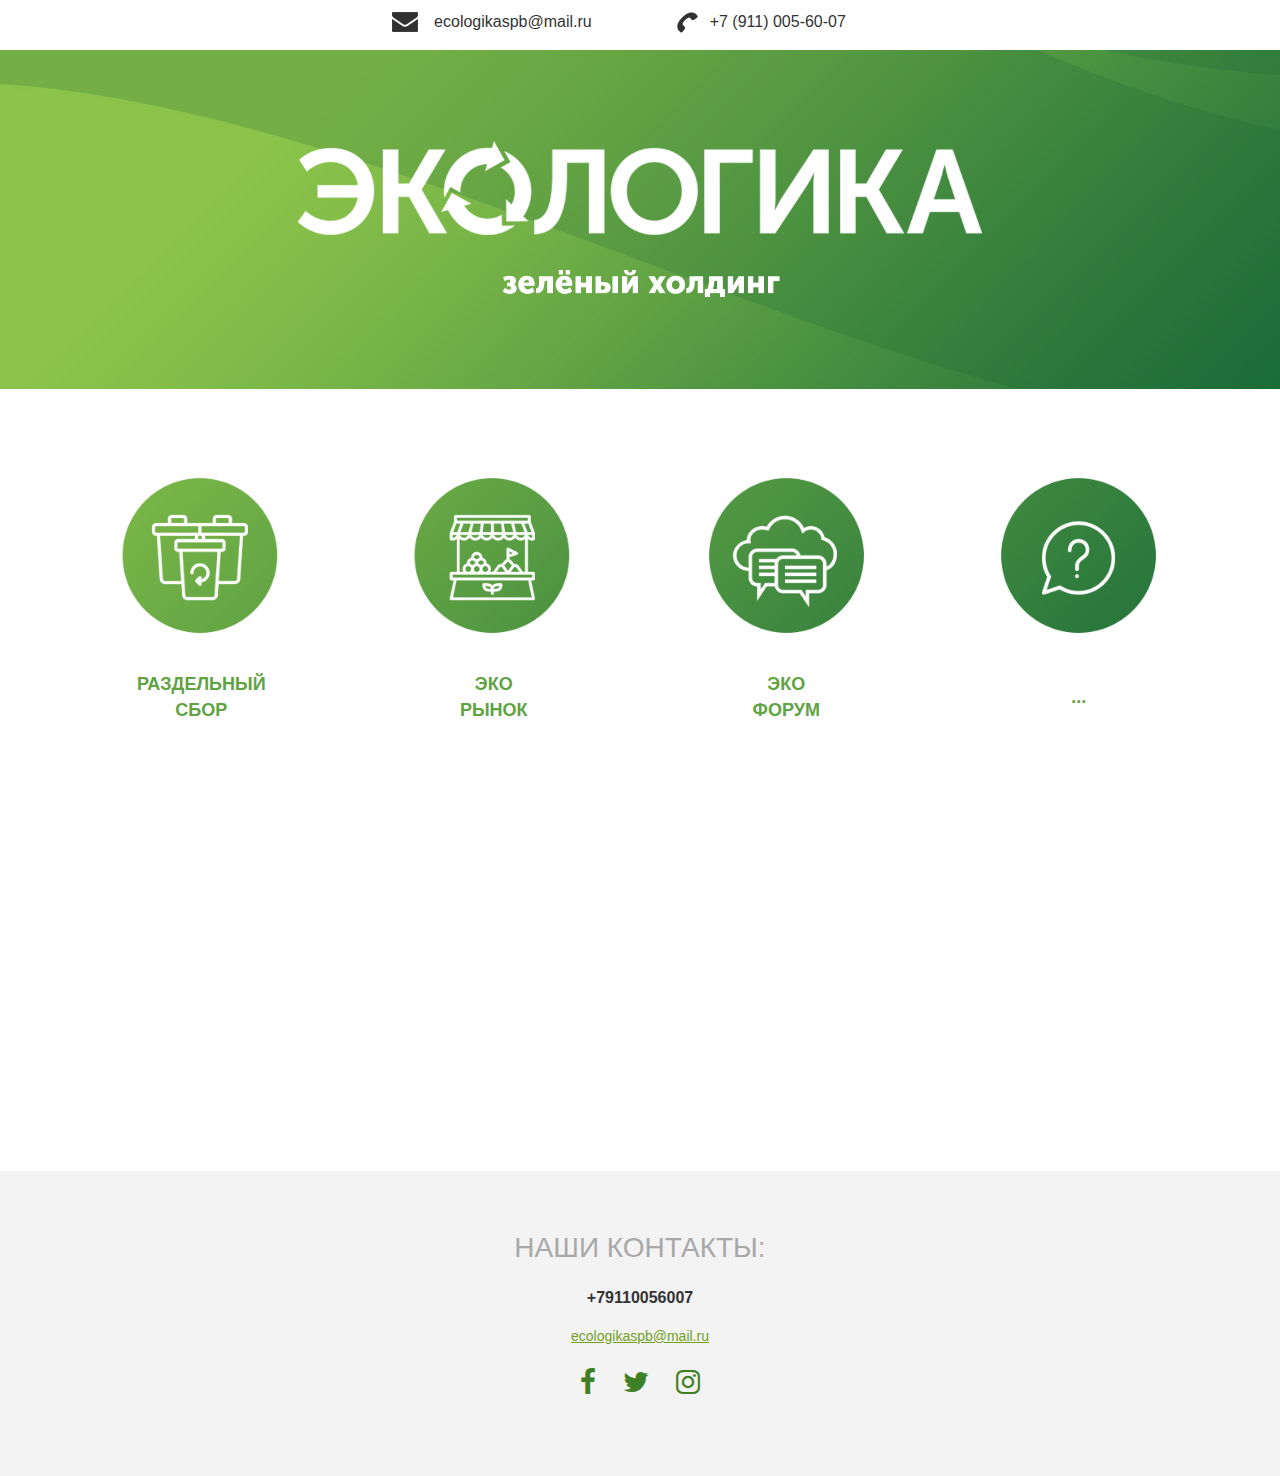
==== commit 1e81d739: "initial commit" ====
--- a/index.html
+++ b/index.html
@@ -50,20 +50,28 @@
       <div class="container">
         <div class="row mission-block-1 animated fadeInDown">
           <div class="col-lg-3 col-md-3 col-sm-3 col-xs-6">
-            <a href="razdelniy-sbor.html"><p>раздельный<br> сбор</p>
-              <img src="img/mission-img-1.png" alt="Картинка"></a>
+            <a href="razdelniy-sbor.html">
+              <img src="img/mission-img-1.png" alt="Картинка">
+              <p>раздельный<br> сбор</p>
+            </a>
           </div>
           <div class="col-lg-3 col-md-3 col-sm-3 col-xs-6">
-            <a href="#"><p>эко<br> рынок</p>
-              <img src="img/mission-img-2.png" alt="Картинка"></a>
+            <a href="#">
+              <img src="img/mission-img-2.png" alt="Картинка">
+              <p>эко<br> рынок</p>
+            </a>
           </div>
           <div class="col-lg-3 col-md-3 col-sm-3 col-xs-6">
-            <a href="#"><p>эко<br> форум</p>
-              <img src="img/mission-img-3.png" alt="Картинка"></a>
+            <a href="#">
+              <img src="img/mission-img-3.png" alt="Картинка">
+              <p>эко<br> форум</p>
+            </a>
           </div>
           <div class="col-lg-3 col-md-3 col-sm-3 col-xs-6 mission-block-1-img-4">
-            <a href=""><p class="mission-block-1-line-height">вопрос</p>
-              <img src="img/mission-img-4.png" alt="Картинка"> </a>
+            <a href="">
+              <img src="img/mission-img-4.png" alt="Картинка">
+              <p class="mission-block-1-line-height">...</p>
+            </a>
           </div>
         </div>
       </div>
--- a/css/main.css
+++ b/css/main.css
@@ -75,7 +75,7 @@
       color: #60A342;
       text-transform: uppercase; }
     .mission-block-1 img {
-      width: 60%; }
+      width: 75%; }
   .mission-hide-block {
     opacity: 0; }
   .mission-block-2 {
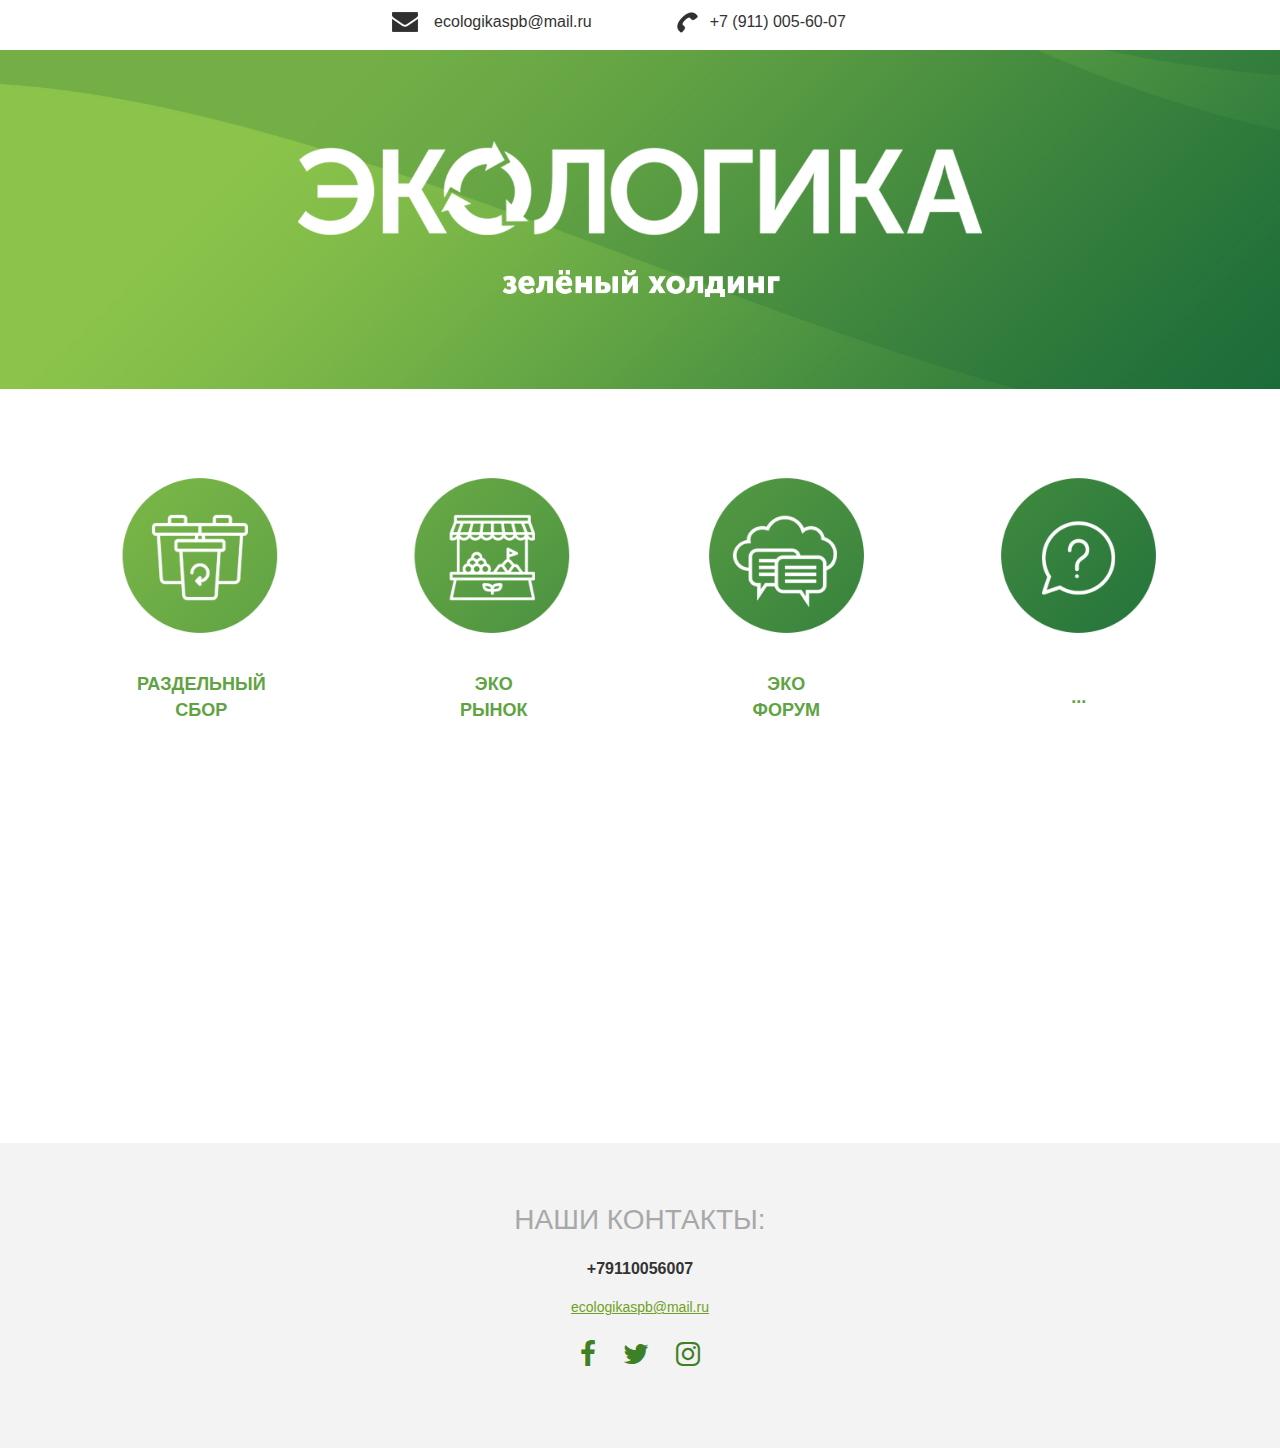
==== commit 036734cc: "initial commit" ====
--- a/index.html
+++ b/index.html
@@ -82,8 +82,8 @@
         <div class="row">
           <div class="col-lg-12 col-md-12 col-sm-12 col-xs-12">
             <div class="modal-block animated mov6">
-              <h1>оставьте заявку</h1>
-              <p>на установку и обслуживание контейнеров на безвозмездной основе</p>
+              <h1>Узнать больше о проекте</h1>
+              <p>Заказать обратный звонок</p>
               <form action="mail.php" method="post">
                 <input class="modal-input-text" type="text" placeholder="Ваше имя" name="name">
                 <input class="modal-input-text" type="text" placeholder="Контактный телефон" name="phone"><br>
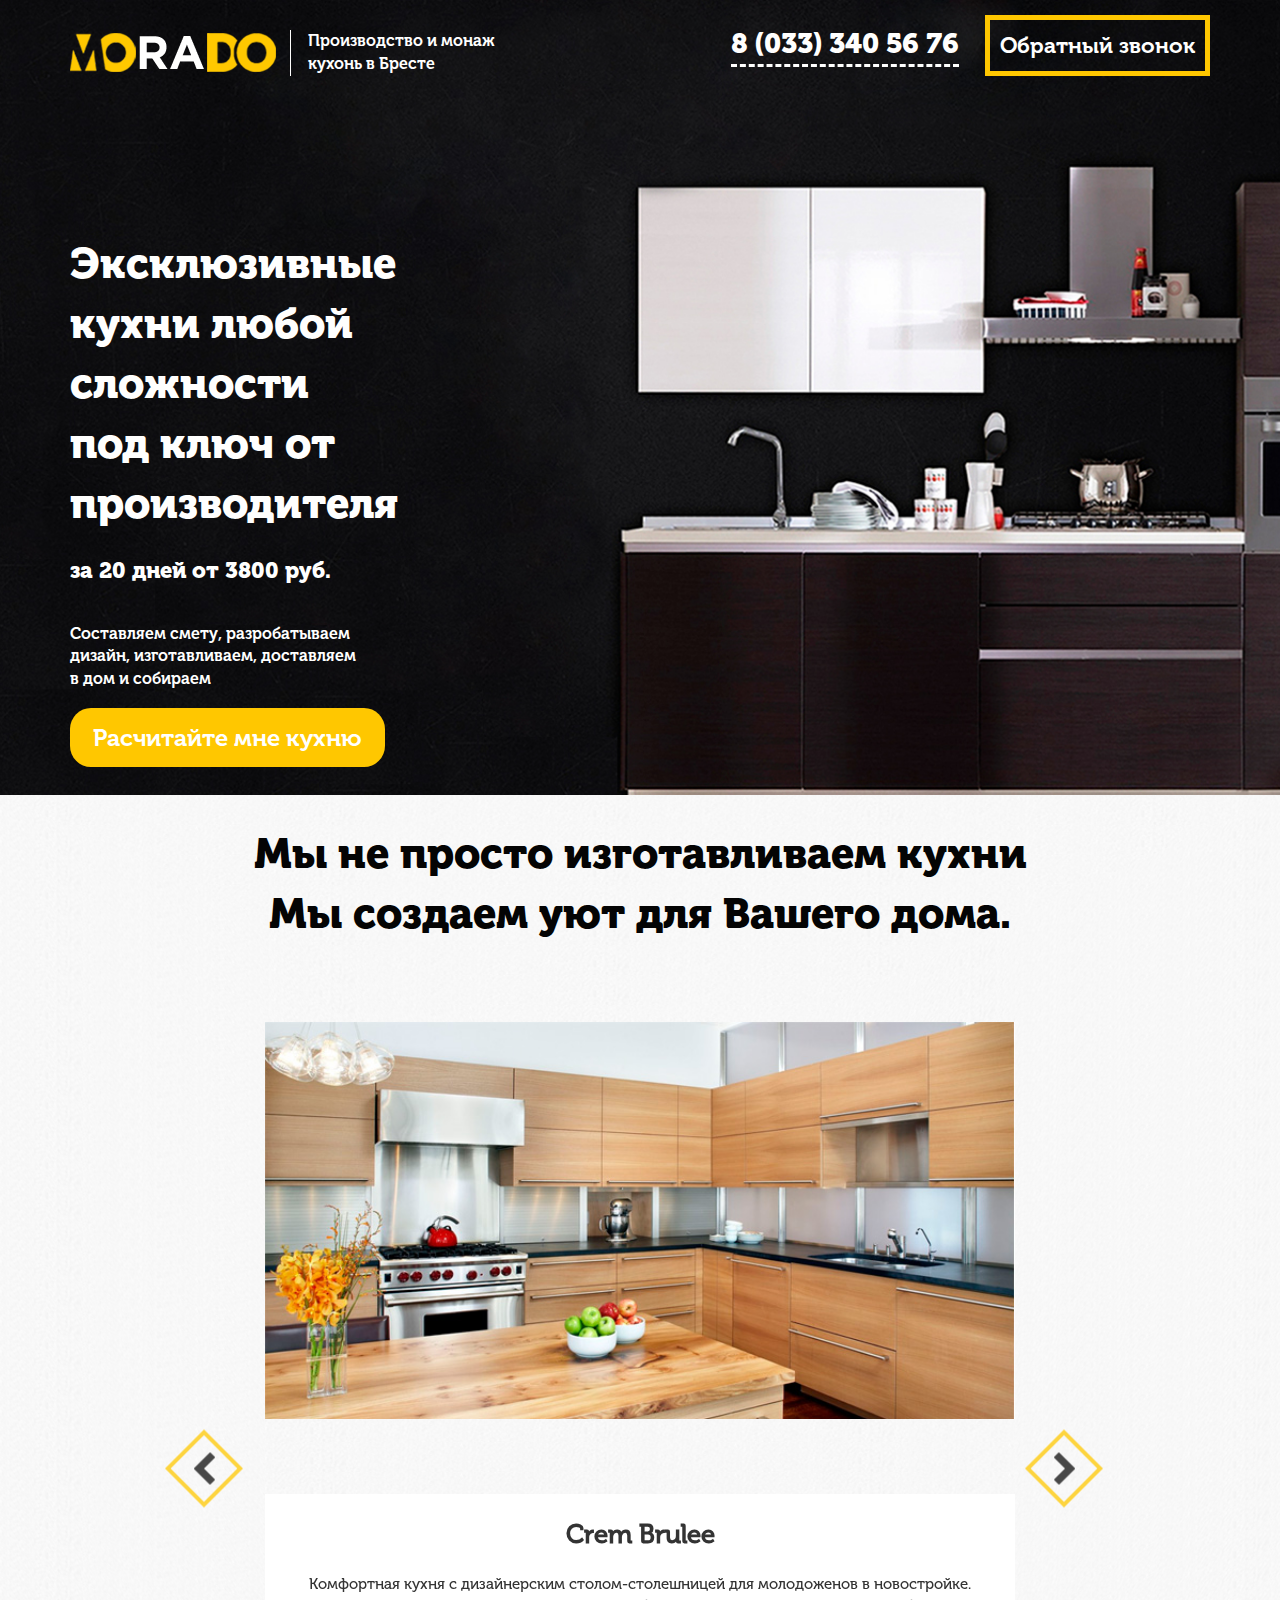
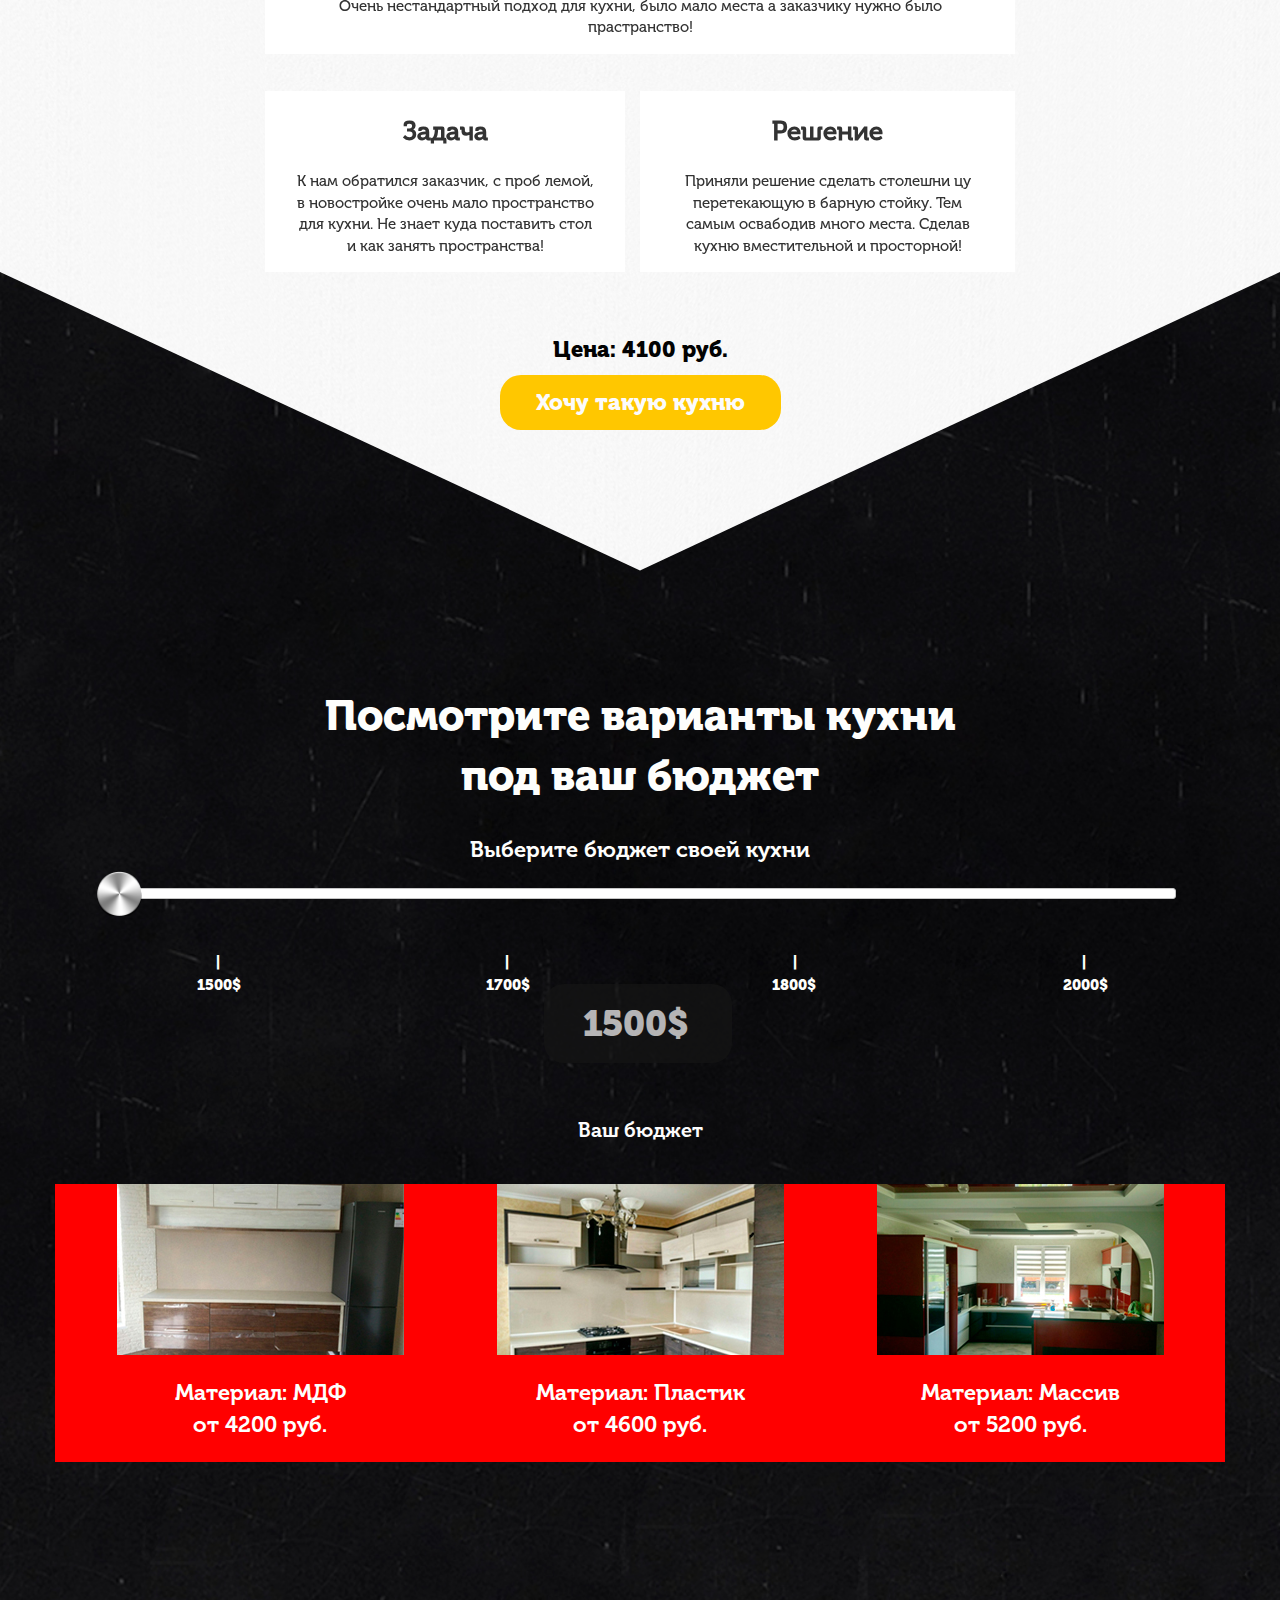
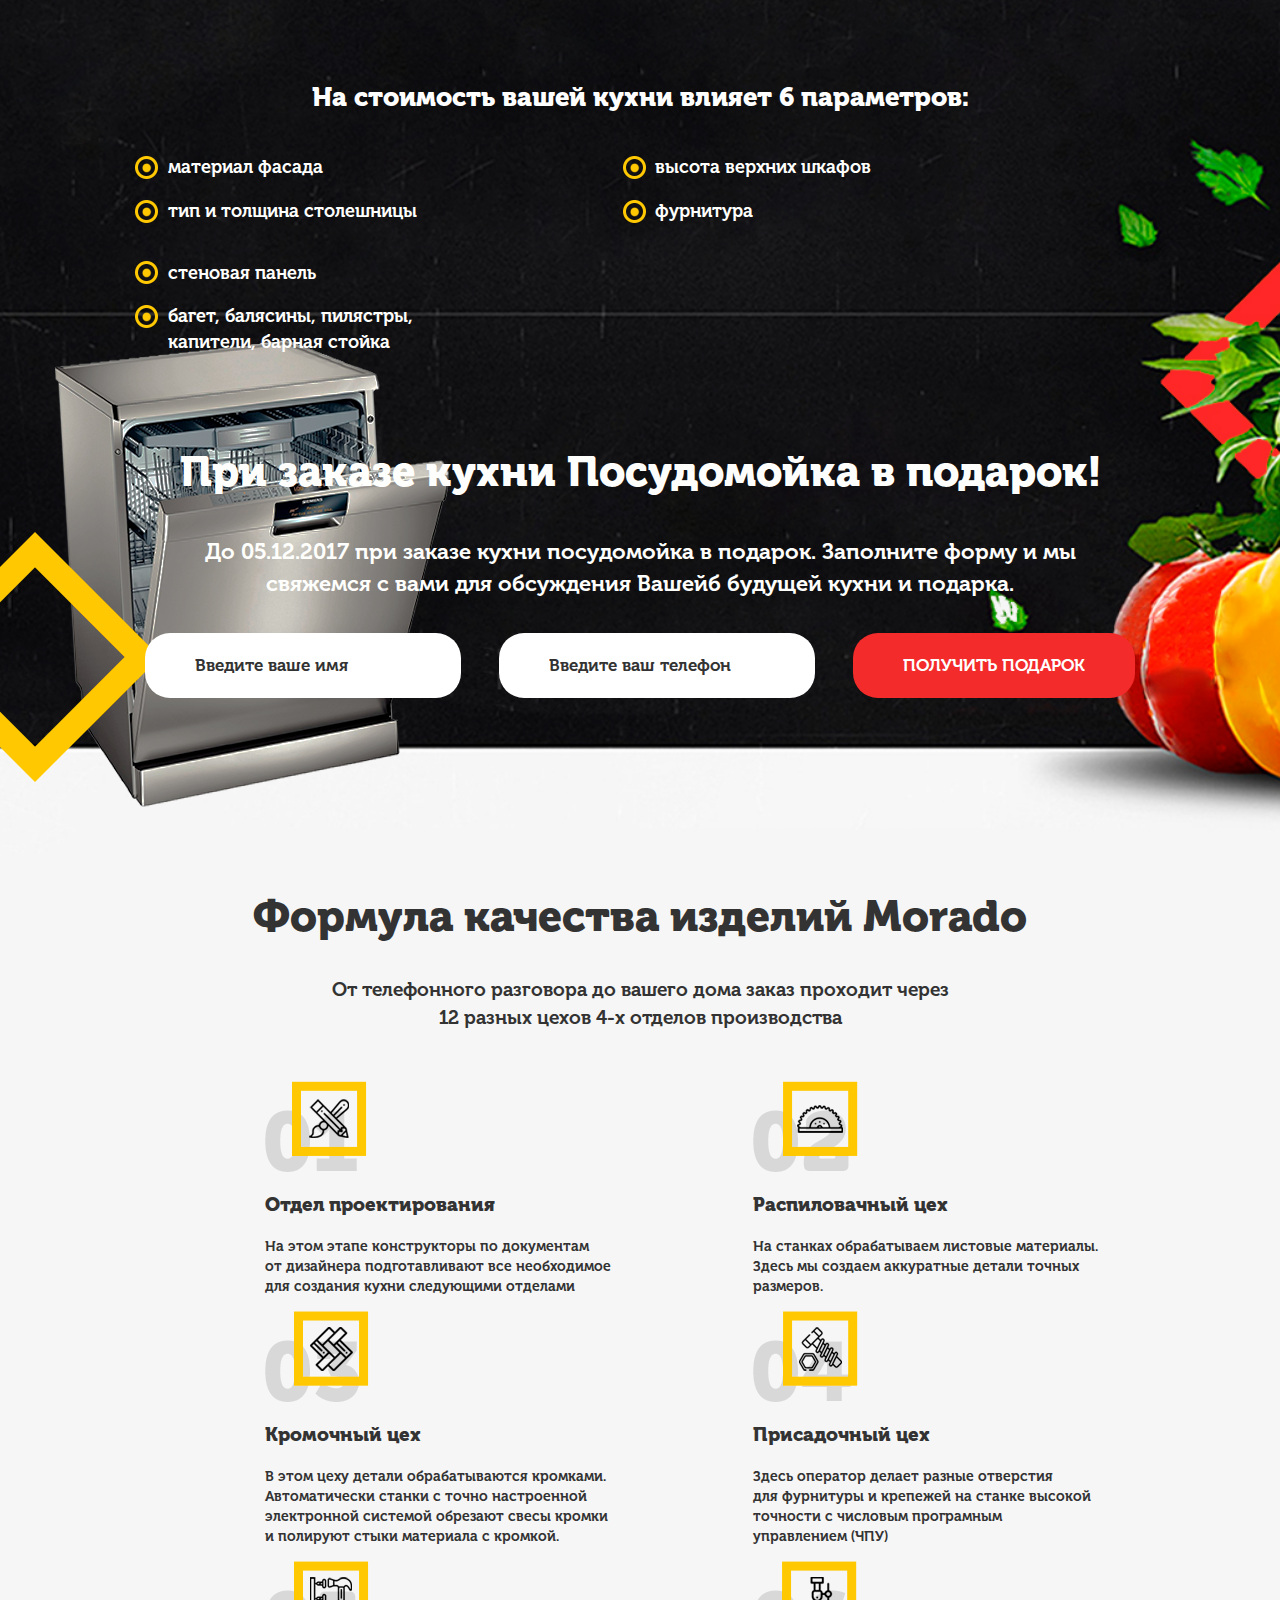
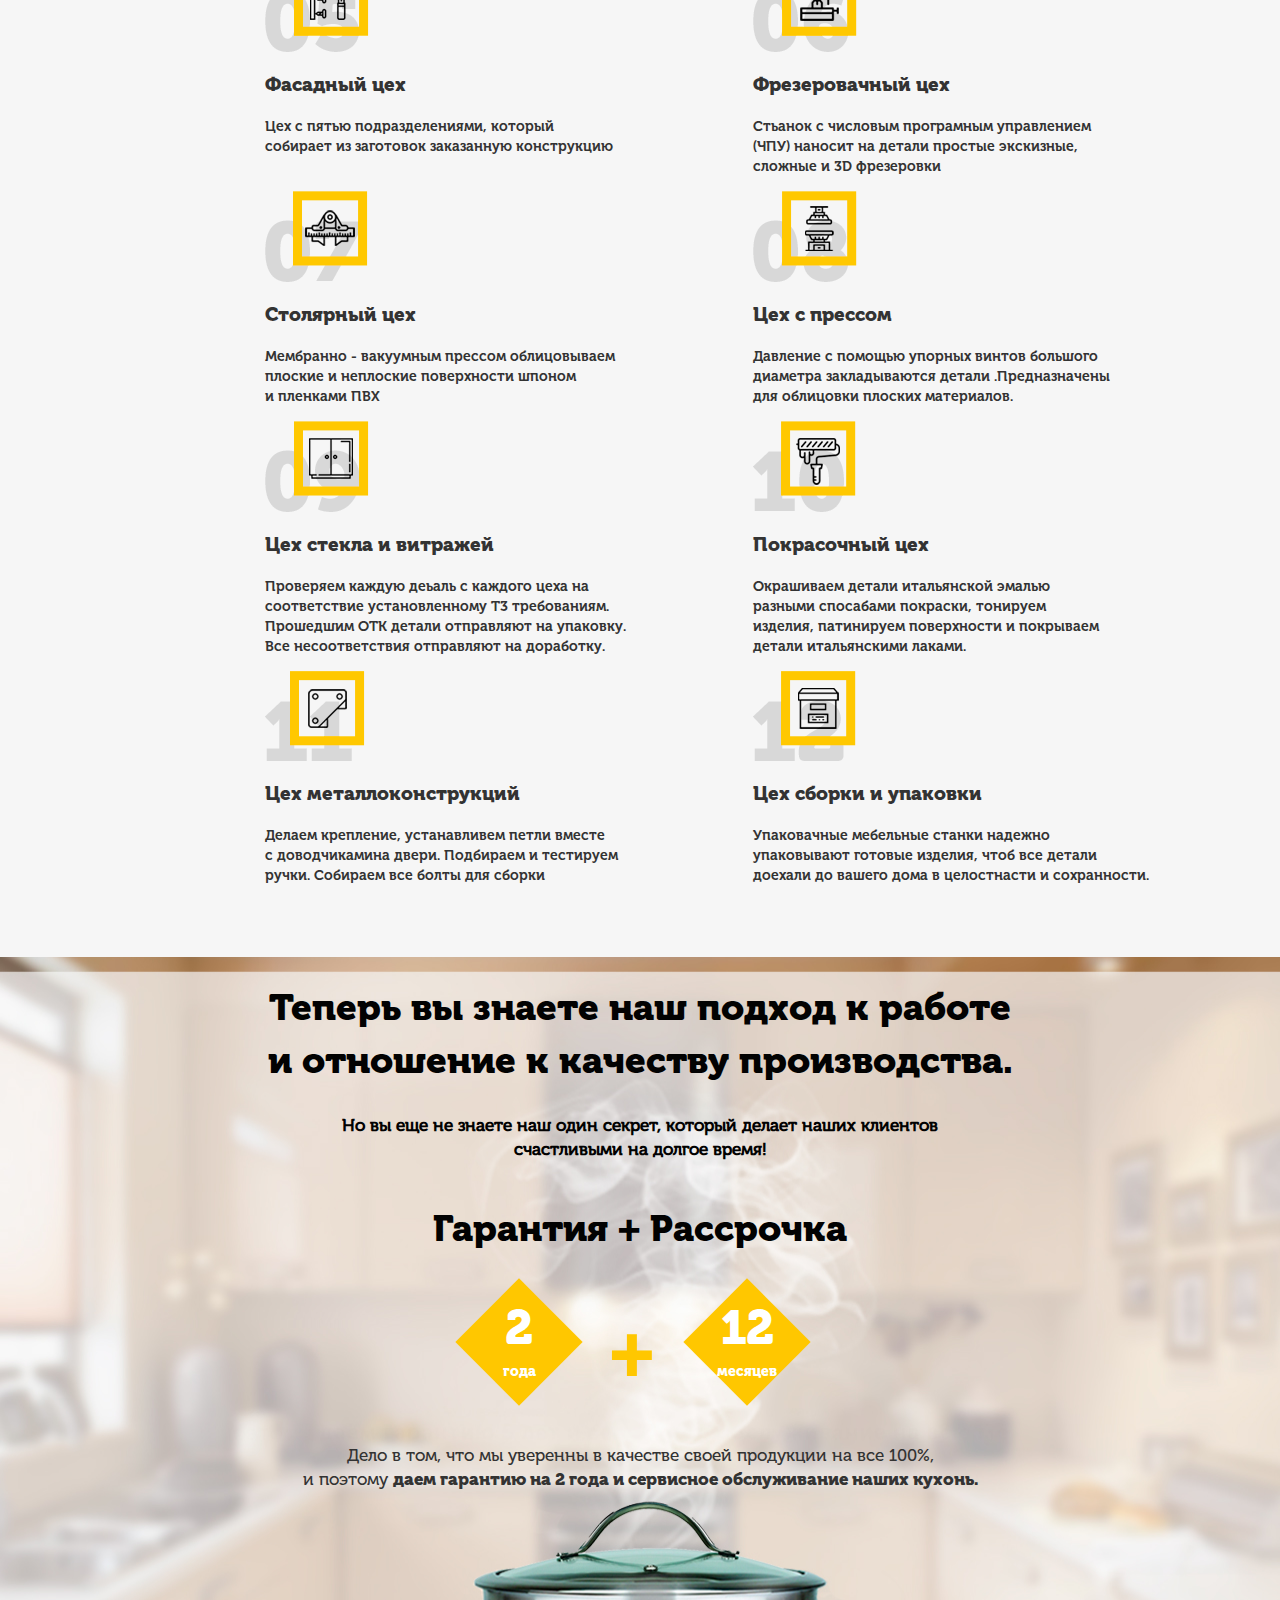
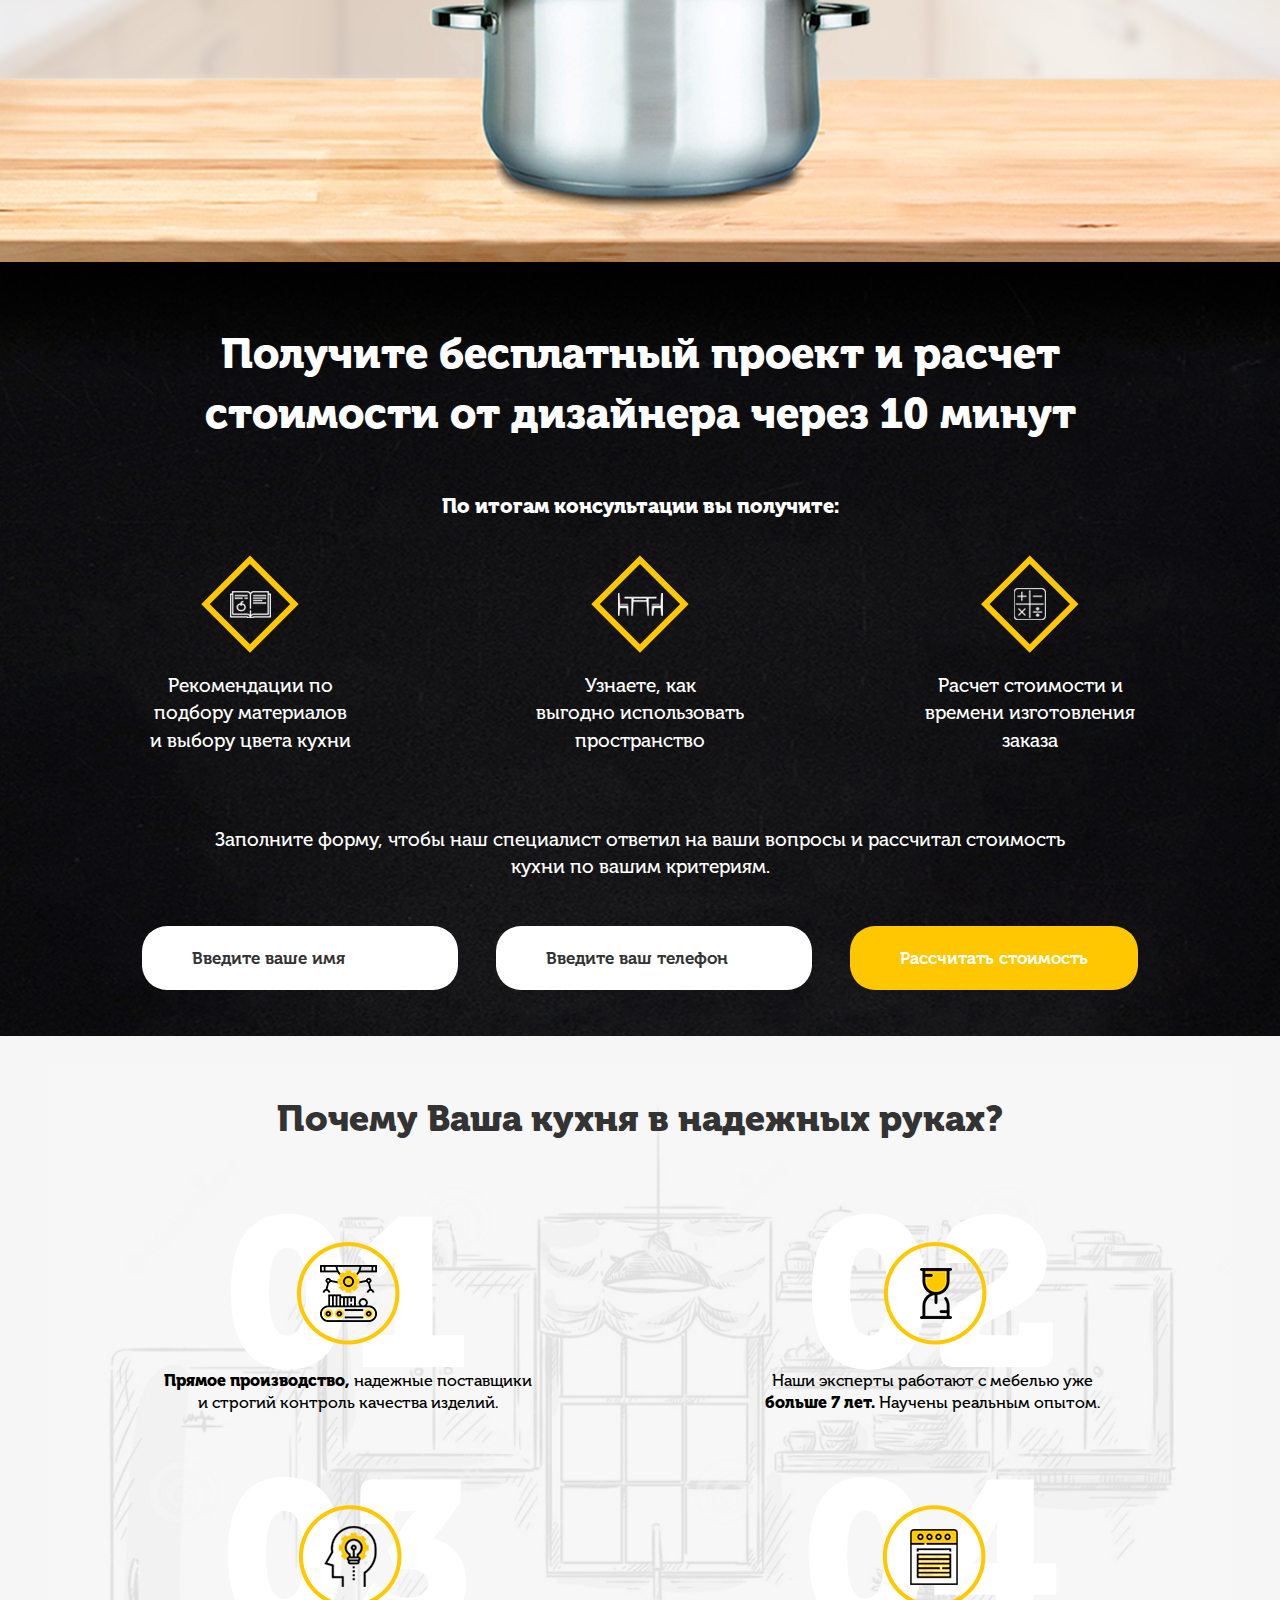
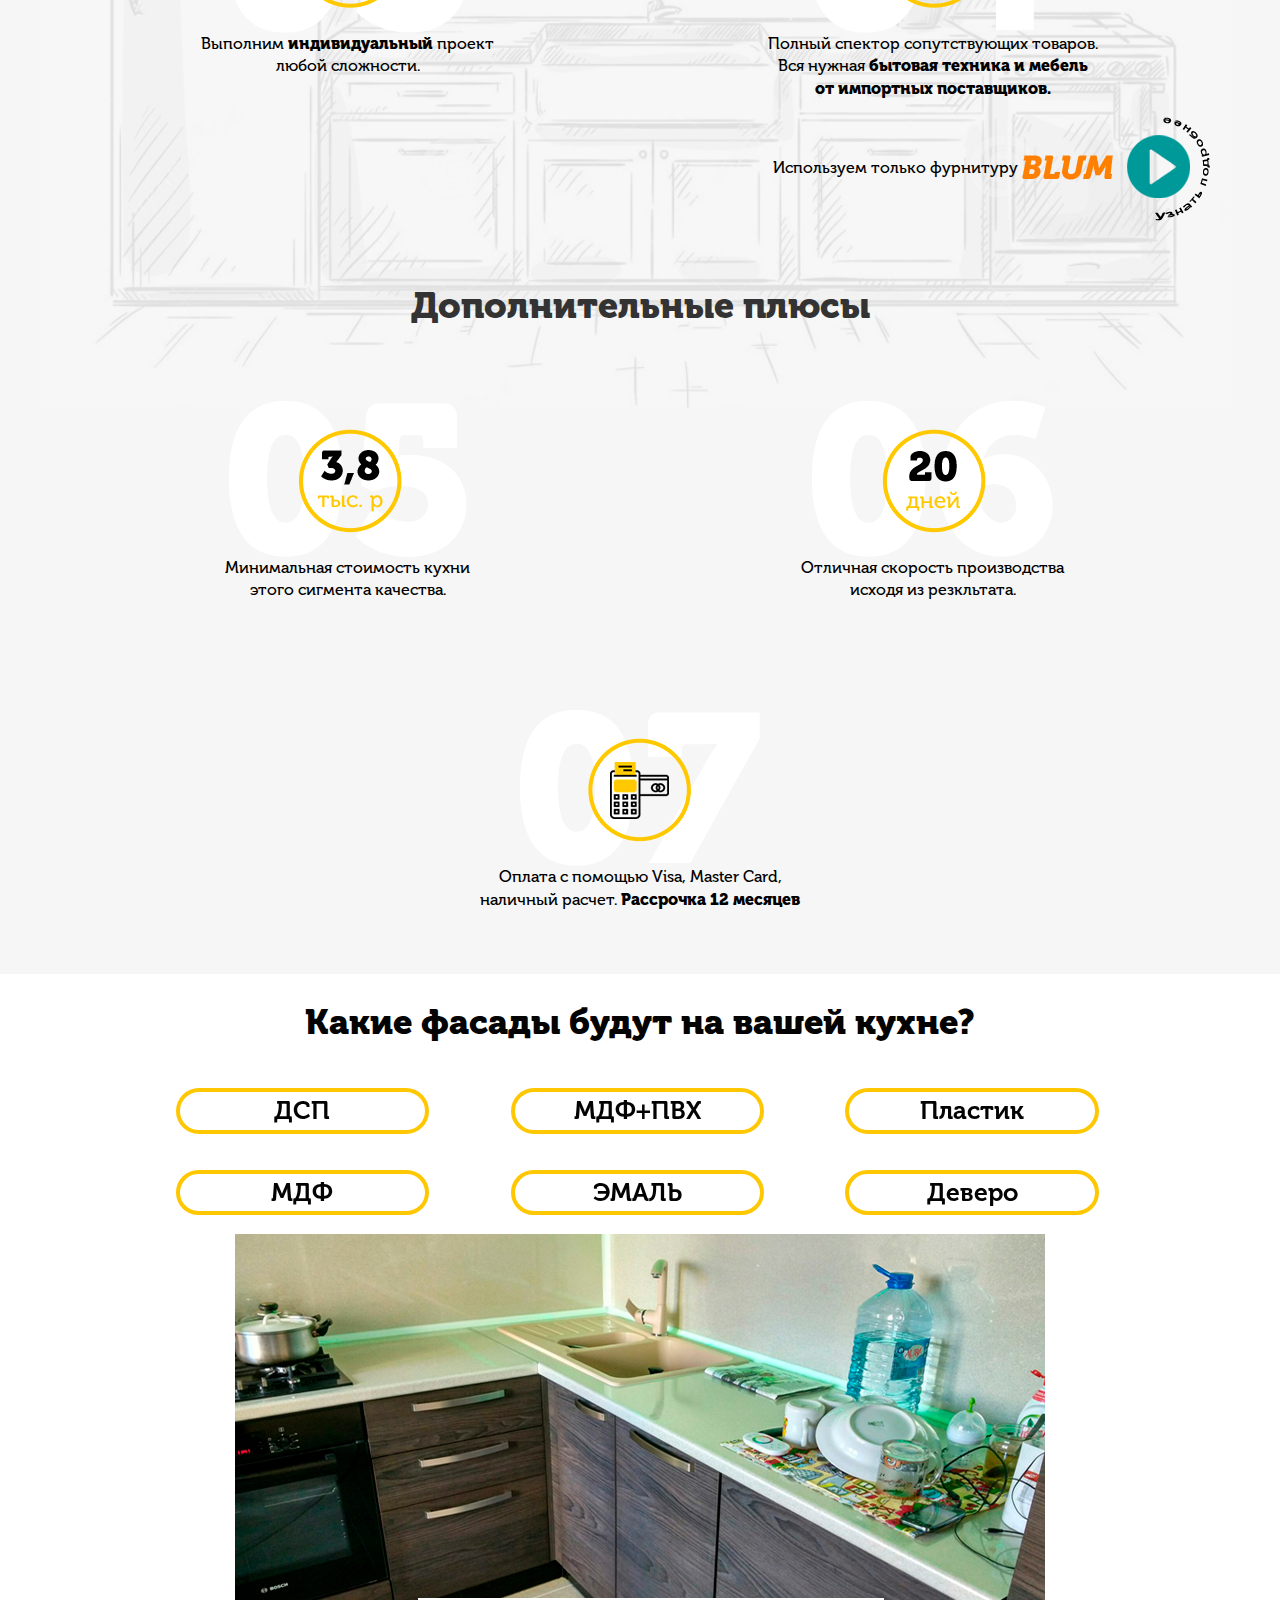
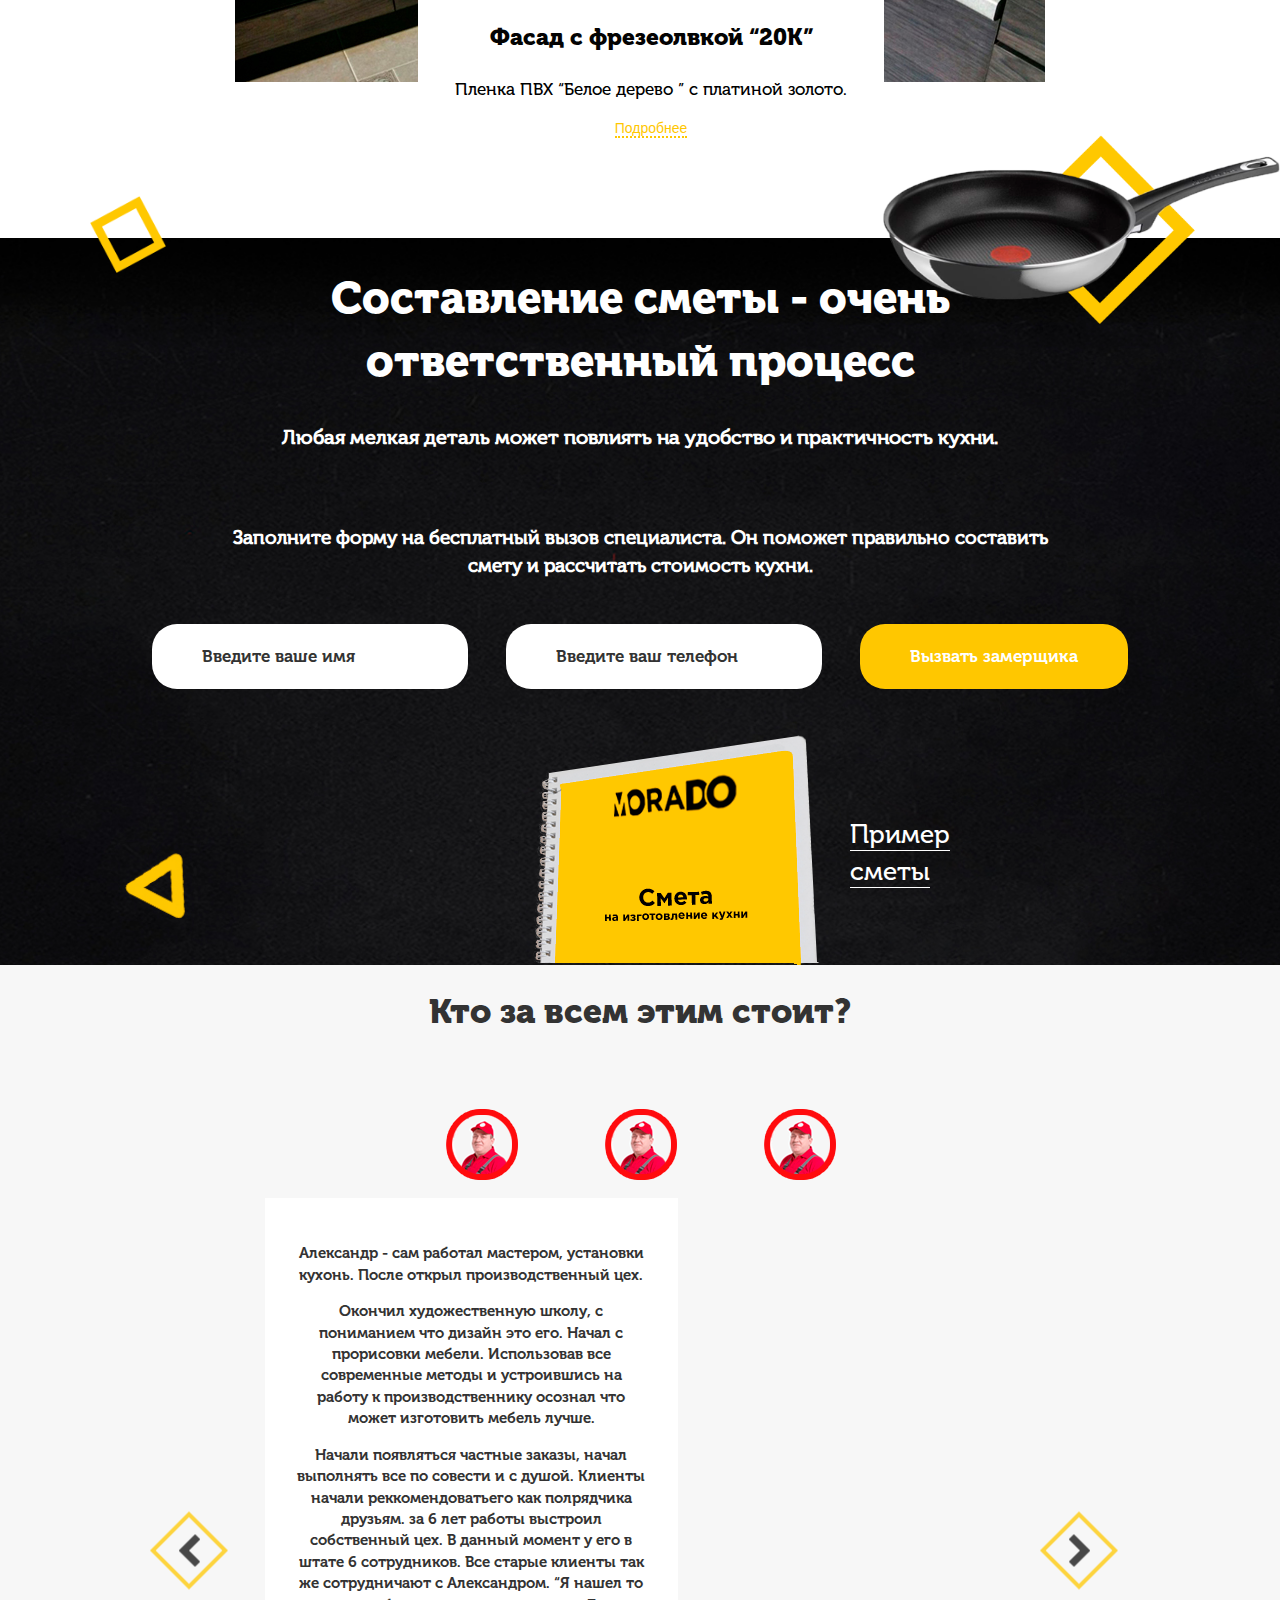
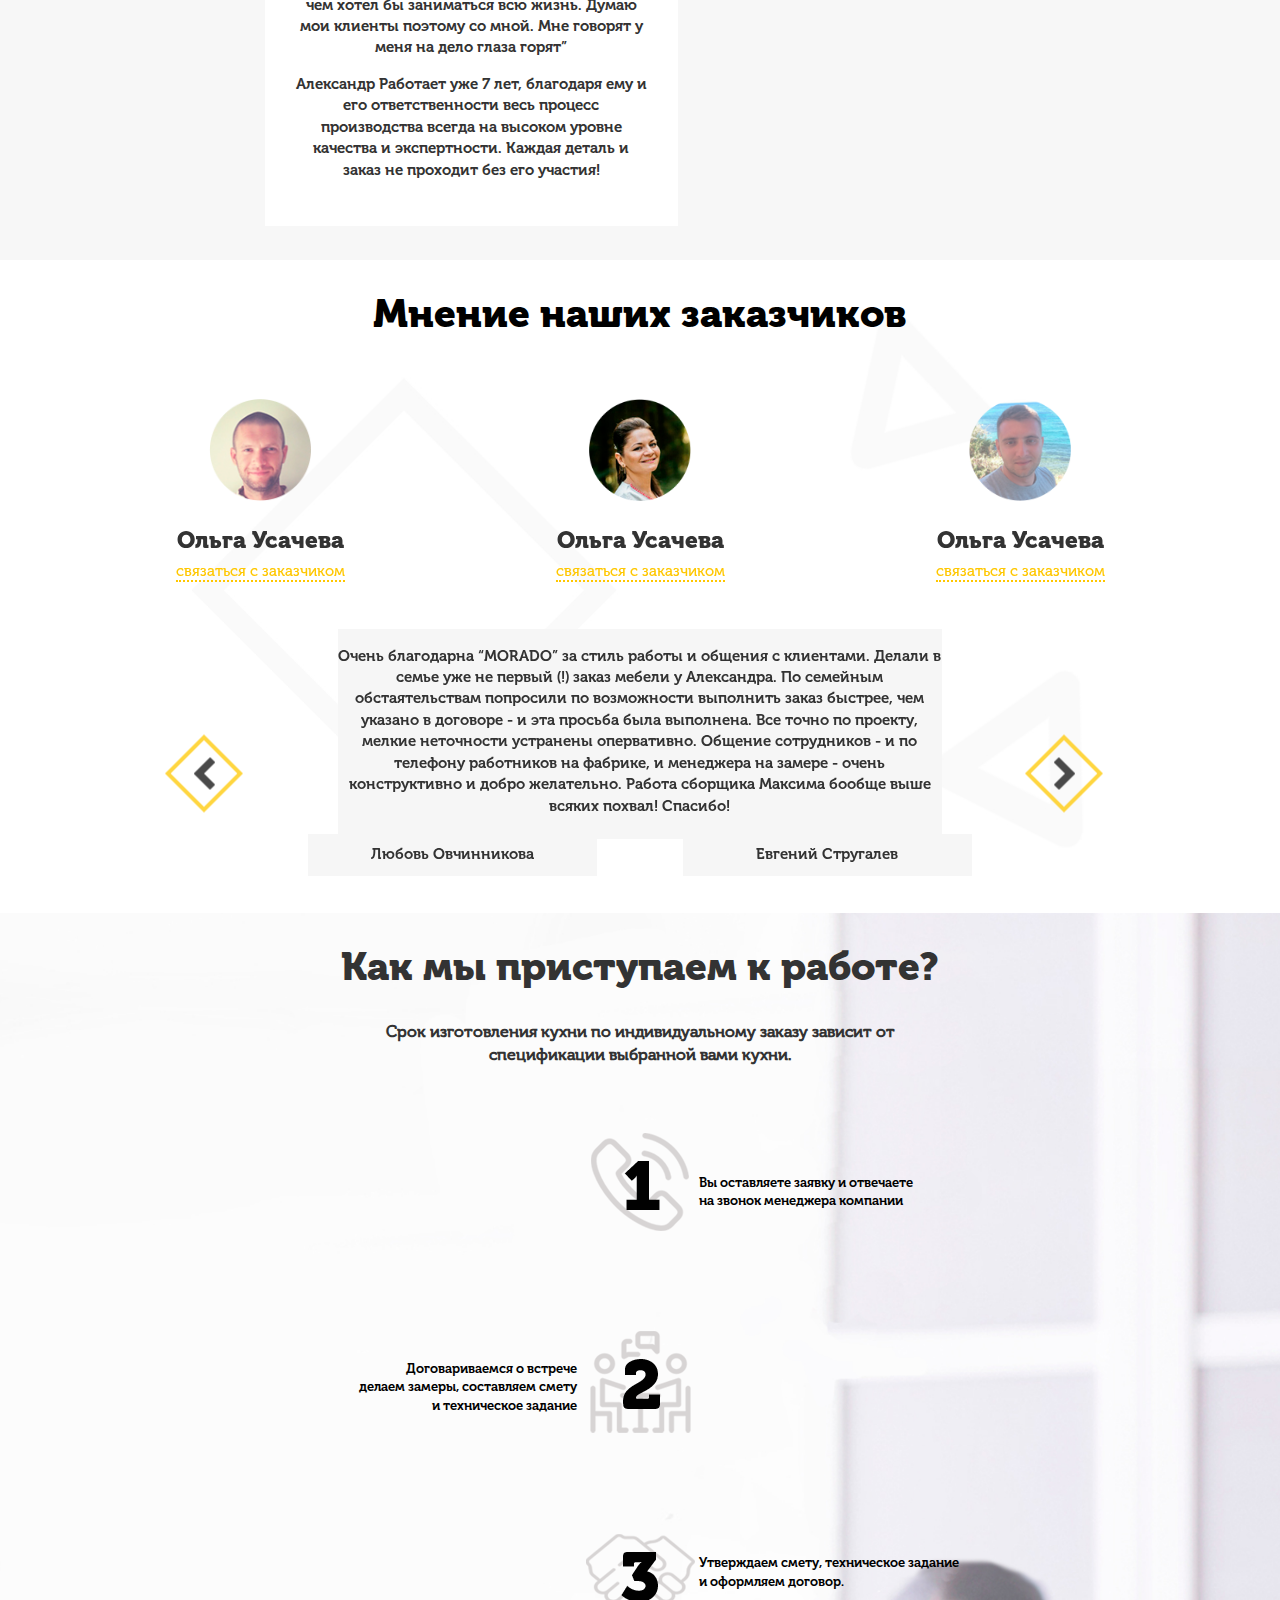
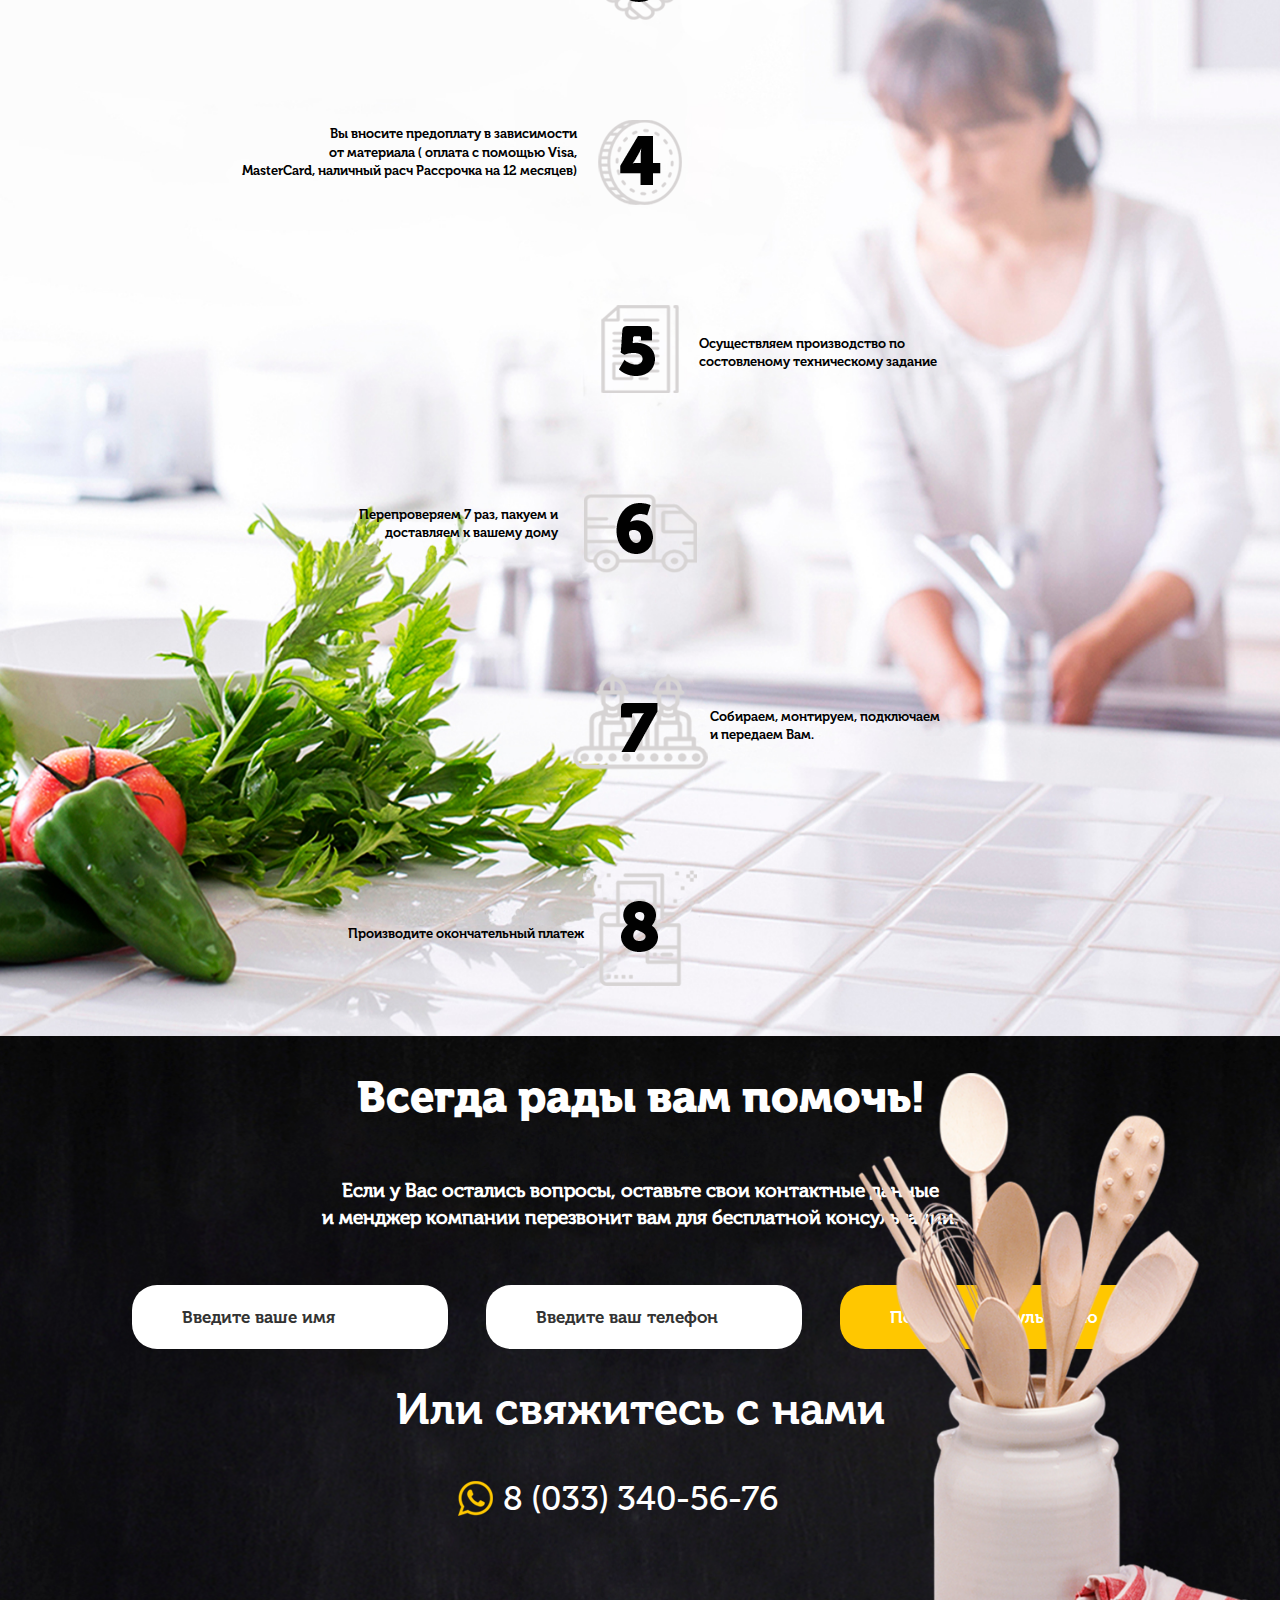
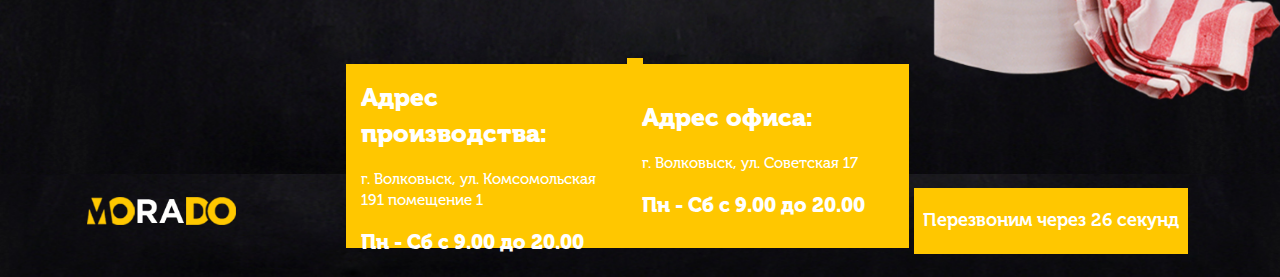
==== commit d39a08e0: "initial commit" ====
--- a/index.html
+++ b/index.html
@@ -1,24 +1,26 @@
 <!DOCTYPE html>
 <html lang="ru">
-  <head>
-    <meta charset="utf-8">
-    <meta http-equiv="X-UA-Compatible" content="IE=edge">
-    <meta name="viewport" content="width=device-width, initial-scale=1">
-    <!-- The above 3 meta tags *must* come first in the head; any other head content must come *after* these tags -->
-    <title>Bootstrap 101 Template</title>
-
-    <!-- Bootstrap -->
-    <link href="css/bootstrap.min.css" rel="stylesheet">
-    <!-- MAIN CSS -->
-    <link rel="stylesheet" href="css/main.css">
-    <!-- ANIMATE CSS -->
-    <link rel="stylesheet" href="css/animate.css">
-    <!-- FORN AWESOME -->
-    <link rel="stylesheet" href="css/font-awesome.min.css">
-
-
-    <!-- HTML5 shim and Respond.js for IE8 support of HTML5 elements and media queries -->
-    <!-- WARNING: Respond.js doesn't work if you view the page via file:// -->
+<head>
+  <meta charset="utf-8">
+  <meta http-equiv="X-UA-Compatible" content="IE=edge">
+  <meta name="viewport" content="width=device-width, initial-scale=1">
+  <!-- The above 3 meta tags *must* come first in the head; any other head content must come *after* these tags -->
+  <title>Кухни</title>
+
+  <!-- Bootstrap -->
+  <link href="css/bootstrap.min.css" rel="stylesheet">
+  <!-- Styles -->
+  <link rel="stylesheet" href="css/main.css">
+  <link rel="stylesheet" href="css/fonts.css">
+  <link rel="stylesheet" href="css/jquery-ui.css">
+
+  <!-- Slider -->
+  <link rel="stylesheet" href="slick/slick.css">
+  <link rel="stylesheet" href="slick/slick-theme.css">
+
+
+  <!-- HTML5 shim and Respond.js for IE8 support of HTML5 elements and media queries -->
+  <!-- WARNING: Respond.js doesn't work if you view the page via file:// -->
     <!--[if lt IE 9]>
       <script src="https://oss.maxcdn.com/html5shiv/3.7.3/html5shiv.min.js"></script>
       <script src="https://oss.maxcdn.com/respond/1.4.2/respond.min.js"></script>
@@ -26,94 +28,1079 @@
   </head>
   <body>
     <header class="header">
-         <div class="container">
-           <div class="row animated fadeInDown">
-             <div class="col-lg-12 col-md-12 col-sm-12 col-xs-12 header-contacts">
-               <p class="header-contacts-p1">ecologikaspb@mail.ru</p>
-               <p class="header-contacts-p2">+7 (911) 005-60-07</p>
-             </div>
-           </div>
-         </div>
-    </header>
-
-    <section class="main">
       <div class="container">
         <div class="row">
-          <div class="col-lg-12 col-md-12">
-            <img class="animated fadeInLeft" src="img/main-text.png" alt="Экология">
-          </div>
-        </div>
-      </div>
-    </section>
-
-    <section class="mission">
-      <div class="container">
-        <div class="row mission-block-1 animated fadeInDown">
-          <div class="col-lg-3 col-md-3 col-sm-3 col-xs-6">
-            <a href="razdelniy-sbor.html">
-              <img src="img/mission-img-1.png" alt="Картинка">
-              <p>раздельный<br> сбор</p>
-            </a>
-          </div>
-          <div class="col-lg-3 col-md-3 col-sm-3 col-xs-6">
-            <a href="#">
-              <img src="img/mission-img-2.png" alt="Картинка">
-              <p>эко<br> рынок</p>
-            </a>
-          </div>
-          <div class="col-lg-3 col-md-3 col-sm-3 col-xs-6">
-            <a href="#">
-              <img src="img/mission-img-3.png" alt="Картинка">
-              <p>эко<br> форум</p>
-            </a>
-          </div>
-          <div class="col-lg-3 col-md-3 col-sm-3 col-xs-6 mission-block-1-img-4">
-            <a href="">
-              <img src="img/mission-img-4.png" alt="Картинка">
-              <p class="mission-block-1-line-height">...</p>
-            </a>
-          </div>
-        </div>
-      </div>
-    </section> 
-
-    <section class="modal">
-      <div class="container">
-        <div class="row">
-          <div class="col-lg-12 col-md-12 col-sm-12 col-xs-12">
-            <div class="modal-block animated mov6">
-              <h1>Узнать больше о проекте</h1>
-              <p>Заказать обратный звонок</p>
-              <form action="mail.php" method="post">
-                <input class="modal-input-text" type="text" placeholder="Ваше имя" name="name">
-                <input class="modal-input-text" type="text" placeholder="Контактный телефон" name="phone"><br>
-                <input class="modal-input-btn" type="submit" value="Отправить">
+          <div class="col-lg-6 col-md-6 col-sm-6 col-xs-12 header-logo-position">
+            <img src="img/header-logo.png" alt="Морадо" class="header-logo">
+            <p class="header-logo-p">Производство и монаж<br>
+            кухонь в Бресте</p>
+          </div>
+          <div class="col-lg-6 col-md-6 col-sm-6 col-xs-12 header-number-position">
+            <p class="header-number">8 (033) 340 56 76</p>
+            <a class="header-btn" href="#">Обратный звонок</a>
+          </div>
+        </div>
+        <div class="row header-margin">
+          <div class="col-lg-4">
+            <h1 class="header-title">Эксклюзивные
+              кухни любой<br> 
+              сложности<br>
+              под ключ от<br> 
+              производителя<br><span class="header-title-span">за 20 дней от 3800 руб.</span></h1>
+              <p class="header-title-p">Составляем смету, разробатываем<br> 
+                дизайн, изготавливаем, доставляем<br>
+              в дом и собираем</p>
+              <a href="#" class="header-btn-2">Расчитайте мне кухню</a>
+            </div>
+            <div class="col-lg-8">
+            </div>
+          </div>
+        </div>
+    </header>
+
+      <section class="choice">
+        <div class="container">
+          <div class="row">
+            <div class="col-lg-12">
+              <h1 class="choice-title">Мы не просто изготавливаем кухни<br>
+              Мы создаем уют для Вашего дома.</h1>
+            </div>
+          </div>
+          <div class="row">
+            <div class="col-lg-offset-2 col-md-offset-2 col-md-8 col-lg-8 col-sm-offset-2 col-sm-8 col-xs-offset-2 col-xs-8">
+              <div class="slider">
+                <div>
+                  <img class="slider-img-1" src="img/slider-img-1.jpg" alt="Картинка">
+                  <div class="slider-text-1 col-lg-12 col-md-12 col-sm-12">
+                    <h2>Crem Brulee</h2>
+                    <p>Комфортная кухня с дизайнерским столом-столешницей для молодоженов
+                      в новостройке. Очень нестандартный подход для кухни, было мало места
+                    а заказчику нужно было прастранство!</p>
+                  </div>
+                  <div class="slider-text-2 col-lg-6 col-md-6 col-sm-12">
+                    <h2>Задача</h2>
+                    <p>К нам обратился заказчик, с проб
+                      лемой, в новостройке очень мало
+                      пространство для кухни. Не знает
+                      куда поставить стол и как занять
+                      пространства!
+                    </p>
+                  </div>
+                  <div class="slider-text-3 col-lg-6 col-md-6 col-sm-12">
+                    <h2>Решение</h2>
+                    <p>Приняли решение сделать столешни
+                      цу перетекающую в барную стойку.
+                      Тем самым освабодив много места.
+                      Сделав кухню вместительной и 
+                      просторной!
+                    </p>
+                  </div>
+                </div>
+                <div>
+                  <img class="slider-img-2" src="img/slider-img-2.jpg" alt="Картинка">
+                  <div class="slider-text-1 col-lg-12">
+                    <h2>Crem Brulee</h2>
+                    <p>Комфортная кухня с дизайнерским столом-столешницей для молодоженов
+                      в новостройке. Очень нестандартный подход для кухни, было мало места
+                    а заказчику нужно было прастранство!</p>
+                  </div>
+                  <div class="slider-text-2 col-lg-6 col-md-6">
+                    <h2>Задача</h2>
+                    <p>К нам обратился заказчик, с проб
+                      лемой, в новостройке очень мало
+                      пространство для кухни. Не знает
+                      куда поставить стол и как занять
+                      пространства!
+                    </p>
+                  </div>
+                  <div class="slider-text-3 col-lg-6 col-md-6">
+                    <h2>Решение</h2>
+                    <p>Приняли решение сделать столешни
+                      цу перетекающую в барную стойку.
+                      Тем самым освабодив много места.
+                      Сделав кухню вместительной и 
+                      просторной!
+                    </p>
+                  </div> 
+                </div>
+              </div>
+              <div class="row choice-block-2">
+                <div class="col-lg-12">
+                  <p>Цена: 4100 руб.</p>
+                  <a href="#">Хочу такую кухню</a>
+                </div>
+              </div>
+            </div>
+            <div class="col-lg-2 col-md-2 col-sm-2 col-xs-2"></div>
+          </div>
+        </div>
+      </section>
+
+      <section class="options">
+        <img class="options-dishwasher" src="img/options-dishwasher.png" alt="Посудомойка">
+        <div class="container">
+          <div class="row">
+            <div class="col-lg-12 options-block-1">
+              <h1>Посмотрите варианты кухни<br> 
+              под ваш бюджет</h1>
+              <p>Выберите бюджет своей кухни</p>
+            </div>
+            <div class="col-lg-12">
+              <form id="reservation">
+                <label for="minbeds"></label>
+                <select disabled name="minbeds" id="minbeds">
+                  <option value="1">1500$</option>
+                  <option value="2">1700$</option>
+                  <option value="3">1800$</option>
+                  <option value="4">2000$</option>
+                </select>      
               </form>
             </div>
-          </div>
-        </div>
-      </div>
-    </section>
-
-    <section class="contacts">
-      <div class="container">
-        <div class="row contacts-block">
-          <div class="col-lg-12 col-md-12 col-sm-12 col-xs-12">
-            <h1>наши контакты:</h1>
-            <p class="contacts-p-number">+79110056007</p>
-            <a class="contacts-a-mail">ecologikaspb@mail.ru</a>
-            <div class="contacts-icons">
-              <a href="#"><i class="fa fa-facebook fa-2x" aria-hidden="true"></i></a>
-              <a href="#"><i class="fa fa-twitter fa-2x" aria-hidden="true"></i></a>
-              <a href="#"><i class="fa fa-instagram fa-2x" aria-hidden="true"></i></a>
-            </div>
-          </div>
-        </div>
-      </div>
-    </section>  
-
-    <!-- jQuery (necessary for Bootstrap's JavaScript plugins) -->
-    <script src="https://ajax.googleapis.com/ajax/libs/jquery/1.12.4/jquery.min.js"></script> 
-    <script src="js/main.js"></script>
-  </body>
-</html>+            <div class="col-lg-3 options-price-1">
+              <p class="options-p1">1500$</p>
+            </div>
+            <div class="col-lg-3 options-price-2">
+              <p class="options-p2">1700$</p>
+            </div>
+            <div class="col-lg-3 options-price-3">
+              <p class="options-p3">1800$</p>
+            </div>
+            <div class="col-lg-3 options-price-4">
+              <p class="options-p4">2000$</p>
+            </div>
+            <div class="col-lg-12">
+              <h2>Ваш бюджет</h2>
+            </div>
+            <div class="img-slider">
+              <div class="col-lg-12 img-slider-block-1">
+                <div class="img-1 col-lg-4">
+                  <img src="img/options-img-1.jpg" alt="Фото кухни">
+                  <p>Материал: МДФ<br>
+                  <span>от 4200 руб.</span></p>
+                </div>
+                <div class="img-2 col-lg-4">
+                  <img src="img/options-img-2.jpg" alt="Фото кухни">
+                  <p>Материал: Пластик<br>
+                  <span>от 4600 руб.</span></p>
+                </div>
+                <div class="img-3 col-lg-4">
+                  <img src="img/options-img-3.jpg" alt="Фото кухни">
+                  <p>Материал: Массив<br>
+                  <span>от 5200 руб.</span></p>
+                </div>
+              </div>
+              <div class="col-lg-12 img-slider-block-2">
+                <div class="img-1 col-lg-4">
+                  <img src="img/options-img-1.jpg" alt="Фото кухни">
+                  <p>Материал: МДФ<br>
+                  <span>от 4200 руб.</span></p>
+                </div>
+                <div class="img-2 col-lg-4">
+                  <img src="img/options-img-2.jpg" alt="Фото кухни">
+                  <p>Материал: Пластик<br>
+                  <span>от 4600 руб.</span></p>
+                </div>
+                <div class="img-3 col-lg-4">
+                  <img src="img/options-img-3.jpg" alt="Фото кухни">
+                  <p>Материал: Массив<br>
+                  <span>от 5200 руб.</span></p>
+                </div>
+              </div>
+              <div class="col-lg-12 img-slider-block-3">
+                <div class="img-1 col-lg-4">
+                  <img src="img/options-img-1.jpg" alt="Фото кухни">
+                  <p>Материал: МДФ.<br>
+                  <span>от 4200 руб</span></p>
+                </div>
+                <div class="img-2 col-lg-4">
+                  <img src="img/options-img-2.jpg" alt="Фото кухни">
+                  <p>Материал: Пластик<br>
+                  <span>от 4600 руб.</span></p>
+                </div>
+                <div class="img-3 col-lg-4">
+                  <img src="img/options-img-3.jpg" alt="Фото кухни">
+                  <p>Материал: Массив<br>
+                  <span>от 5200 руб.</span></p>
+                </div>
+              </div>
+              <div class="col-lg-12 img-slider-block-4">
+                <div class="img-1 col-lg-4">
+                  <img src="img/options-img-1.jpg" alt="Фото кухни">
+                  <p>Материал: МДФ<br>
+                  <span>от 4200 руб.</span></p>
+                </div>
+                <div class="img-2 col-lg-4">
+                  <img src="img/options-img-2.jpg" alt="Фото кухни">
+                  <p>Материал: Пластик<br>
+                  <span>от 4600 руб.</span></p>
+                </div>
+                <div class="img-3 col-lg-4">
+                  <img src="img/options-img-3.jpg" alt="Фото кухни">
+                  <p>Материал: Массив<br>
+                  <span>от 5200 руб.</span></p>
+                </div>
+              </div>
+              <div class="col-lg-12 img-slider-block-5">
+                <div class="img-1 col-lg-4">
+                  <img src="img/options-img-1.jpg" alt="Фото кухни">
+                  <p>Материал: МДФ<br>
+                  <span>от 4200 руб.</span></p>
+                </div>
+                <div class="img-2 col-lg-4">
+                  <img src="img/options-img-2.jpg" alt="Фото кухни">
+                  <p>Материал: Пластик<br>
+                  <span>от 4600 руб.</span></p>
+                </div>
+                <div class="img-3 col-lg-4">
+                  <img src="img/options-img-3.jpg" alt="Фото кухни">
+                  <p>Материал: Массив<br>
+                  <span>от 5200 руб.</span></p>
+                </div>
+              </div>
+            </div>
+          </div>
+          <div class="row options-block-2">
+            <div class="col-lg-12 col-md-12">
+              <h2>На стоимость вашей кухни влияет 6 параметров:</h2>
+            </div>
+            <div class="col-lg-4 col-xs-offset-1 col-xs-11 col-md-4">
+              <p>материал фасада</p>
+              <p>тип и толщина столешницы</p>
+            </div>
+            <div class="col-lg-4 col-xs-offset-1 col-xs-11 col-md-4">
+              <p>высота верхних шкафов</p>
+              <p>фурнитура</p>
+            </div>
+            <div class="col-lg-4 col-xs-offset-1 col-xs-11 col-md-4">
+              <p>стеновая панель</p>
+              <p>багет, балясины, пилястры,<br>
+              капители, барная стойка</p>
+            </div>
+          </div>
+          <div class="row options-block-2-form">
+            <div class="col-lg-12">
+              <h1>При заказе кухни Посудомойка в подарок!</h1>
+              <p>До 05.12.2017 при заказе кухни посудомойка в подарок. Заполните форму и мы<br> 
+              свяжемся с вами для обсуждения Вашейб будущей кухни и подарка.</p>
+              <form action="#">
+                <input type="text" value="Введите ваше имя">
+                <input class="options-block-2-form-center-input" type="text" value="Введите ваш телефон">
+                <input class="options-block-2-form-btn" type="submit" value="получить подарок">
+              </form>
+            </div>
+          </div>
+        </div>
+      </section>
+
+      <section class="info">
+        <div class="container">
+          <div class="row">
+            <div class="col-lg-12">
+              <h1>Формула качества изделий Morado</h1>
+              <h3>От телефонного разговора до вашего дома заказ проходит через<br>
+              12 разных цехов 4-х отделов производства</h3>
+            </div>
+          </div>
+          <div class="row">
+            <div class="col-lg-offset-2 col-lg-5 col-md-offset-2 col-md-5 col-sm-offset-2 col-sm-5">
+              <img src="img/info-img1.png" alt="1" class="info-img1">
+              <p class="info-p1">Отдел проектирования</p>
+              <p class="info-p2">На этом этапе конструкторы по документам<br>
+                от дизайнера подготавливают все необходимое<br>
+              для создания кухни следующими отделами</p>
+            </div>
+            <div class="col-lg-5 col-md-5 col-sm-5">
+              <img src="img/info-img2.png" alt="2" class="info-img2">
+              <p class="info-p1">Распиловачный цех</p>
+              <p class="info-p2">На станках обрабатываем листовые материалы.<br>
+                Здесь мы создаем аккуратные детали точных<br>
+              размеров.</p>
+            </div>
+          </div>
+          <div class="row">
+            <div class="col-lg-offset-2 col-lg-5 col-md-offset-2 col-md-5 col-sm-offset-2 col-sm-5">
+              <img src="img/info-img3.png" alt="3" class="info-img3">
+              <p class="info-p1">Кромочный цех</p>
+              <p class="info-p2">В этом цеху детали обрабатываются кромками.<br>
+                Автоматически станки с точно настроенной<br>
+                электронной системой обрезают свесы кромки<br>
+              и полируют стыки материала с кромкой.</p>
+            </div>
+            <div class="col-lg-5 col-md-5 col-sm-5">
+              <img src="img/info-img4.png" alt="4" class="info-img4">
+              <p class="info-p1">Присадочный цех</p>
+              <p class="info-p2">Здесь оператор делает разные отверстия<br>
+                для фурнитуры и крепежей на станке высокой<br>
+                точности с числовым програмным<br>
+              управлением (ЧПУ)</p>
+            </div>
+          </div>
+          <div class="row">
+            <div class="col-lg-offset-2 col-lg-5 col-md-offset-2 col-md-5 col-sm-offset-2 col-sm-5">
+              <img src="img/info-img5.png" alt="5" class="info-img5">
+              <p class="info-p1">Фасадный цех</p>
+              <p class="info-p2">Цех с пятью подразделениями, который<br>
+              собирает из заготовок заказанную конструкцию</p>
+            </div>
+            <div class="col-lg-5 col-md-5 col-sm-5">
+              <img src="img/info-img6.png" alt="6" class="info-img6">
+              <p class="info-p1">Фрезеровачный цех</p>
+              <p class="info-p2">Стьанок с числовым програмным управлением<br>
+                (ЧПУ) наносит на детали простые экскизные,<br>
+              сложные и 3D фрезеровки</p>
+            </div>
+          </div>
+          <div class="row">
+            <div class="col-lg-offset-2 col-lg-5 col-md-offset-2 col-md-5 col-sm-offset-2 col-sm-5">
+              <img src="img/info-img7.png" alt="7" class="info-img7">
+              <p class="info-p1">Столярный цех</p>
+              <p class="info-p2">Мембранно - вакуумным прессом облицовываем<br>
+                плоские и неплоские поверхности шпоном<br>
+              и пленками ПВХ</p>
+            </div>
+            <div class="col-lg-5 col-md-5 col-sm-5">
+              <img src="img/info-img8.png" alt="8" class="info-img8">
+              <p class="info-p1">Цех с прессом</p>
+              <p class="info-p2">Давление  с помощью упорных винтов большого<br> 
+                диаметра закладываются детали .Предназначены<br>
+              для облицовки плоских материалов.</p>
+            </div>
+          </div>
+          <div class="row">
+            <div class="col-lg-offset-2 col-lg-5 col-md-offset-2 col-md-5 col-sm-offset-2 col-sm-5">
+              <img src="img/info-img9.png" alt="9" class="info-img9">
+              <p class="info-p1">Цех стекла и витражей</p>
+              <p class="info-p2">Проверяем каждую деьаль с каждого цеха на<br>
+                соответствие установленному Т3 требованиям.<br>
+                Прошедшим ОТК детали отправляют на упаковку.<br>
+              Все несоответствия отправляют на доработку.</p>
+            </div>
+            <div class="col-lg-5 col-md-5 col-sm-5">
+              <img src="img/info-img10.png" alt="10" class="info-img10">
+              <p class="info-p1">Покрасочный цех</p>
+              <p class="info-p2">Окрашиваем детали итальянской эмалью<br>
+                разными спосабами покраски, тонируем<br>
+                изделия, патинируем поверхности и покрываем<br>
+              детали итальянскими лаками.</p>
+            </div>
+          </div>
+          <div class="row info-marginb">
+            <div class="col-lg-offset-2 col-lg-5 col-md-offset-2 col-md-5 col-sm-offset-2 col-sm-5">
+              <img src="img/info-img11.png" alt="11" class="info-img11">
+              <p class="info-p1">Цех металлоконструкций</p>
+              <p class="info-p2">Делаем крепление, устанавливем петли вместе<br> 
+                с доводчикамина двери. Подбираем и тестируем<br>
+              ручки. Собираем все болты для сборки</p>
+            </div>
+            <div class="col-lg-5 col-md-5 col-sm-5">
+              <img src="img/info-img12.png" alt="12" class="info-img12">
+              <p class="info-p1">Цех сборки и упаковки</p>
+              <p class="info-p2">Упаковачные мебельные станки надежно<br>
+                упаковывают готовые изделия, чтоб все детали<br>
+              доехали до вашего дома в целостнасти и сохранности.</p>
+            </div>
+          </div>
+        </div>
+      </section>
+
+      <section class="guarantee">
+        <div class="container">
+          <div class="row guarantee-block-1">
+            <div class="col-lg-12">
+              <h1>Теперь вы знаете наш подход к работе<br>
+              и отношение к качеству производства.</h1>
+              <h3>Но вы еще не знаете наш один секрет, который делает наших клиентов<br>
+              счастливыми на долгое время!</h3>
+            </div>
+          </div>
+          <div class="row guarantee-block-2">
+            <h1>Гарантия + Рассрочка</h1>
+            <p class="guarantee-block-2-p1"><span>2</span><br>года</p>
+            <span class="guarantee-block-2-plus">+</span>
+            <p class="guarantee-block-2-p2"><span>12</span><br>месяцев</p>
+          </div>
+          <div class="row guarantee-block-3">
+            <div class="col-lg-12">
+              <p>Дело в том, что мы уверенны в качестве своей продукции на все 100%,<br>
+                и поэтому <span>даем гарантию на 2 года и сервисное обслуживание наших кухонь.</span></p>
+              </div>
+            </div>
+          </div>
+      </section>
+
+      <section class="value">
+        <div class="container">
+          <div class="row value-block-1">
+            <div class="col-lg-12">
+              <h1>Получите бесплатный проект и расчет<br> 
+              стоимости от дизайнера через 10 минут</h1>
+            </div>
+          </div>
+          <div class="row value-block-2">
+            <div class="col-lg-12">
+              <h3>По итогам консультации вы получите:</h3>
+            </div>
+            <div class="col-lg-4 col-xs-6">
+              <img src="img/value-img1.png" alt="Картинка" class="value-img1">
+              <p>Рекомендации по<br>
+                подбору материалов<br>
+              и выбору цвета кухни</p>
+            </div>
+            <div class="col-lg-4 col-xs-6">
+              <img src="img/value-img2.png" alt="Картинка" class="value-img2">
+              <p>Узнаете, как<br>
+                выгодно использовать<br>
+              пространство</p>
+            </div>
+            <div class="col-lg-4 col-xs-12">
+              <img src="img/value-img3.png" alt="Картинка" class="value-img3">
+              <p>Расчет стоимости и<br>
+                времени изготовления<br>
+              заказа</p>
+            </div>
+          </div>
+          <div class="row value-block-3">
+            <div class="col-lg-12">
+              <p>Заполните форму, чтобы наш специалист ответил на ваши вопросы и рассчитал стоимость<br> 
+              кухни по вашим критериям.</p>
+              <form action="#">
+                <input type="text" value="Введите ваше имя">
+                <input class="value-block-3-input-number" type="text" value="Введите ваш телефон">
+                <input class="value-block-3-btn" type="submit" value="Рассчитать стоимость">
+              </form>
+            </div>
+          </div>
+        </div>
+      </section>
+
+      <section class="why">
+        <div class="container">
+          <div class="row">
+            <div class="col-lg-12">
+              <h1>Почему Ваша кухня в надежных руках?</h1>
+            </div>
+          </div>
+          <div class="row">
+            <div class="col-lg-6">
+              <img src="img/why-img1.png" alt="Картинка">
+              <p><span>Прямое производство,</span> надежные поставщики<br>
+              и строгий контроль качества изделий.</p>
+            </div>
+            <div class="col-lg-6">
+              <img src="img/why-img2.png" alt="Картинка">
+              <p>Наши эксперты работают с мебелью уже<br>
+                <span>больше 7 лет.</span> Научены реальным опытом.</p>
+              </div>
+            </div>
+            <div class="row">
+              <div class="col-lg-6">
+                <img src="img/why-img3.png" alt="Картинка">
+                <p>Выполним <span>индивидуальный</span> проект<br>
+                любой сложности.</p>
+              </div>
+              <div class="col-lg-6">
+                <img src="img/why-img4.png" alt="Картинка">
+                <p>Полный спектор сопутствующих товаров.<br>
+                  Вся нужная <span>бытовая техника и мебель<br>
+                  от импортных поставщиков.</span></p>
+                </div>
+              </div>
+              <div class="why-logo-text">
+                <p>Используем только фурнитуру</p>
+                <img src="img/why-logo.png" alt="Логотип">
+              </div>
+              <div class="row">
+                <h1>Дополнительные плюсы</h1>
+                <div class="col-lg-6">
+                  <img src="img/why-img5.png" alt="Картинка">
+                  <p>Минимальная стоимость кухни<br> 
+                  этого сигмента качества.</p>
+                </div>
+                <div class="col-lg-6">
+                  <img src="img/why-img6.png" alt="Картинка">
+                  <p>Отличная скорость производства<br>
+                  исходя из резкльтата.</p>
+                </div>
+              </div>
+              <div class="row why-last-block">
+                <div class="col-lg-12">
+                  <img src="img/why-img7.png" alt="Картинка">
+                  <p>Оплата с помощью Visa, Master Card,<br>
+                    наличный расчет. <span>Рассрочка 12 месяцев</span></p>
+                  </div>
+                </div>
+              </div>
+      </section>
+
+      <section class="facades">
+        <img class="facades-square" src="img/facades-square.png" alt="Квадрат">
+        <img class="facades-pen" src="img/facades-pan.png" alt="Сковорода">
+        <div class="container">
+          <div class="row">
+            <div class="col-lg-12">
+              <h1 class="facades-title">Какие фасады будут на вашей кухне?</h1>
+            </div>
+          </div>
+          <div class="row">
+            <div class="col-lg-12 col-sm-12">
+              <div class="col-lg-12 col-md-12">
+                <div class="slider-3-mini">
+                  <div class="slider-3-mini-slide">
+                    <button>ДСП</button>
+                  </div>
+                  <div class="slider-3-mini-slide">
+                    <button>МДФ+ПВХ</button>
+                  </div>
+                  <div class="slider-3-mini-slide">
+                    <button>Пластик</button>
+                  </div>
+                  <br>
+                  <div class="slider-3-mini-slide">
+                    <button>МДФ</button>
+                  </div>
+                  <div class="slider-3-mini-slide">
+                    <button>ЭМАЛЬ</button>
+                  </div>
+                  <div class="slider-3-mini-slide">
+                    <button>Деверо</button>
+                  </div>
+                </div>
+              </div>
+              <div class="col-md-2"></div>
+              <div class="slider-3 col-lg-12 col-md-12 col-sm-12 col-xs-12">
+                <div class="col-lg-12 slide-1">
+                  <img src="img/facades-slider-img.jpg" alt="Фото">
+                  <div class="slider-3-absolute">
+                    <h3>Фасад с фрезеолвкой “20К”</h3>
+                    <p>Пленка ПВХ “Белое дерево ” с платиной золото.</p>
+                    <a href="#">Подробнее</a>
+                  </div>
+                </div>
+                <div class="col-lg-12 slide-2">
+                  <img src="img/facades-slider-img.jpg" alt="Фото">
+                  <div class="slider-3-absolute">
+                    <h3>Фасад с фрезеолвкой “20К”</h3>
+                    <p>Пленка ПВХ “Белое дерево ” с платиной золото.</p>
+                    <a href="#">Подробнее</a>
+                  </div>
+                </div>
+                <div class="col-lg-12 slide-3">
+                  <img src="img/facades-slider-img.jpg" alt="Фото">
+                  <div class="slider-3-absolute">
+                    <h3>Фасад с фрезеолвкой “20К”</h3>
+                    <p>Пленка ПВХ “Белое дерево ” с платиной золото.</p>
+                    <a href="#">Подробнее</a>
+                  </div>
+                </div>
+                <div class="col-lg-12 slide-3">
+                  <img src="img/facades-slider-img.jpg" alt="Фото">
+                  <div class="slider-3-absolute">
+                    <h3>Фасад с фрезеолвкой “20К”</h3>
+                    <p>Пленка ПВХ “Белое дерево ” с платиной золото.</p>
+                    <a href="#">Подробнее</a>
+                  </div>
+                </div>
+                <div class="col-lg-12 slide-3">
+                  <img src="img/facades-slider-img.jpg" alt="Фото">
+                  <div class="slider-3-absolute">
+                    <h3>Фасад с фрезеолвкой “20К”</h3>
+                    <p>Пленка ПВХ “Белое дерево ” с платиной золото.</p>
+                    <a href="#">Подробнее</a>
+                  </div>
+                </div>
+                <div class="col-lg-12 slide-3">
+                  <img src="img/facades-slider-img.jpg" alt="Фото">
+                  <div class="slider-3-absolute">
+                    <h3>Фасад с фрезеолвкой “20К”</h3>
+                    <p>Пленка ПВХ “Белое дерево ” с платиной золото.</p>
+                    <a href="#">Подробнее</a>
+                  </div>
+                </div>
+              </div>
+            </div>
+          </div>
+        </div>
+      </section>
+
+      <section class="call">
+        <div class="container">
+          <div class="row call-block-1">
+            <div class="col-lg-12">
+              <h1>Составление сметы - очень<br>
+              ответственный процесс</h1>
+              <h3>Любая мелкая деталь может повлиять на удобство и практичность кухни.</h3>
+            </div>
+          </div>
+          <div class="row call-block-2">
+            <div class="col-lg-12">
+              <h3>Заполните форму на бесплатный вызов специалиста. Он поможет правильно составить<br>
+              смету и рассчитать стоимость кухни.</h3>
+              <form action="#">
+                <input type="text" value="Введите ваше имя">
+                <input class="call-block-2-input-number" type="text" value="Введите ваш телефон">
+                <input class="call-block-2-btn" type="submit" value="Вызвать замерщика">
+              </form>
+            </div>
+          </div>
+          <div class="row call-block-3">
+            <div class="col-lg-8">
+              <img src="img/call-img.png" alt="Картинка">
+            </div>
+            <div class="col-lg-4 call-block-3-margin">
+              <a href="#">Пример<br>сметы</a>
+            </div>
+          </div>
+        </div>
+      </section>
+
+      <section class="who">
+        <div class="container">
+          <div class="row">
+            <div class="col lg-12">
+              <h1>Кто за всем этим стоит?</h1>
+            </div>
+            <div class="col-lg-offset-3 col-lg-6 col-md-offset-3 col-md-6 col-sm-offset-2 col-sm-8">
+              <div class="slider-mini">
+                <div class="slider-mini-img slide">
+                  <img src="img/who-img-mini.png" alt="Фото">
+                </div>
+                <div class="slider-mini-img slide">
+                  <img src="img/who-img-mini.png" alt="Фото">
+                </div>
+                <div class="slider-mini-img slide">
+                  <img src="img/who-img-mini.png" alt="Фото">
+                </div>
+                <div class="slider-mini-img slide">
+                  <img src="img/who-img-mini.png" alt="Фото">
+                </div>
+                <div class="slider-mini-img slide">
+                  <img src="img/who-img-mini.png" alt="Фото">
+                </div>
+              </div>
+             </div>
+             <div class="col-lg-3 col-md-3 col-sm-2"></div>
+           </div>   
+              <div class="row">
+                <div class="col-lg-offset-2 col-lg-8 col-md-offset-2 col-md-8 col-sm-offset-2 col-sm-8">
+                  <div class="row slider-4">
+                    <div class="col-lg-12 col-sm-12 slide-1">
+                      <div class="col-lg-12 slider-4-slide-p">
+                        <p>Александр - сам работал мастером, установки
+                        кухонь. После открыл производственный цех.</p>
+                        <p>Окончил художественную школу, с пониманием что
+                          дизайн это его. Начал с прорисовки мебели.
+                          Использовав все современные методы и устроившись
+                          на работу к производственнику осознал что
+                        может изготовить мебель лучше.</p>
+                        <p>Начали появляться частные заказы, начал 
+                          выполнять все по совести и с душой.  Клиенты начали 
+                          реккомендоватьего как полрядчика друзьям. за 6 лет 
+                          работы выстроил собственный цех. В данный момент
+                          у его в штате 6 сотрудников. Все старые клиенты 
+                          так же сотрудничают с Александром. “Я нашел то 
+                          чем хотел бы заниматься всю жизнь. Думаю мои 
+                          клиенты поэтому со мной. Мне говорят у меня на 
+                        дело глаза горят”</p>
+                        <p>Александр Работает уже 7 лет, благодаря ему и его
+                          ответственности весь процесс производства 
+                          всегда на высоком уровне качества и 
+                          экспертности. Каждая деталь и заказ не 
+                        проходит без его участия!</p>
+                      </div>
+                      <img class="slider-4-img-1" src="img/who-slider-img-1.png" alt="Фото">
+                    </div>
+                    <div class="col-lg-12 col-sm-12 slide-2">
+                      <div class="col-lg-offset-2 slider-4-slide-p">
+                        <p>Александр - сам работал мастером, установки
+                        кухонь. После открыл производственный цех.</p>
+                        <p>Окончил художественную школу, с пониманием что
+                          дизайн это его. Начал с прорисовки мебели.
+                          Использовав все современные методы и устроившись
+                          на работу к производственнику осознал что
+                        может изготовить мебель лучше.</p>
+                        <p>Начали появляться частные заказы, начал 
+                          выполнять все по совести и с душой.  Клиенты начали 
+                          реккомендоватьего как полрядчика друзьям. за 6 лет 
+                          работы выстроил собственный цех. В данный момент
+                          у его в штате 6 сотрудников. Все старые клиенты 
+                          так же сотрудничают с Александром. “Я нашел то 
+                          чем хотел бы заниматься всю жизнь. Думаю мои 
+                          клиенты поэтому со мной. Мне говорят у меня на 
+                        дело глаза горят”</p>
+                        <p>Александр Работает уже 7 лет, благодаря ему и его
+                          ответственности весь процесс производства 
+                          всегда на высоком уровне качества и 
+                          экспертности. Каждая деталь и заказ не 
+                        проходит без его участия!</p>
+                      </div>
+                      <img class="slider-4-img-2" src="img/who-slider-img-2.png" alt="Фото">
+                    </div>
+                    <div class="col-lg-12 col-sm-12 slide-3">
+                      <div class="col-lg-offset-2 slider-4-slide-p">
+                        <p>Александр - сам работал мастером, установки
+                        кухонь. После открыл производственный цех.</p>
+                        <p>Окончил художественную школу, с пониманием что
+                          дизайн это его. Начал с прорисовки мебели.
+                          Использовав все современные методы и устроившись
+                          на работу к производственнику осознал что
+                        может изготовить мебель лучше.</p>
+                        <p>Начали появляться частные заказы, начал 
+                          выполнять все по совести и с душой.  Клиенты начали 
+                          реккомендоватьего как полрядчика друзьям. за 6 лет 
+                          работы выстроил собственный цех. В данный момент
+                          у его в штате 6 сотрудников. Все старые клиенты 
+                          так же сотрудничают с Александром. “Я нашел то 
+                          чем хотел бы заниматься всю жизнь. Думаю мои 
+                          клиенты поэтому со мной. Мне говорят у меня на 
+                        дело глаза горят”</p>
+                        <p>Александр Работает уже 7 лет, благодаря ему и его
+                          ответственности весь процесс производства 
+                          всегда на высоком уровне качества и 
+                          экспертности. Каждая деталь и заказ не 
+                        проходит без его участия!</p>
+                      </div>
+                      <img class="slider-4-img-3" src="img/who-slider-img-3.png" alt="Фото">
+                    </div>
+                    <div class="col-lg-12 col-sm-12 slide-4">
+                      <div class="col-lg-offset-2 slider-4-slide-p">
+                        <p>Александр - сам работал мастером, установки
+                        кухонь. После открыл производственный цех.</p>
+                        <p>Окончил художественную школу, с пониманием что
+                          дизайн это его. Начал с прорисовки мебели.
+                          Использовав все современные методы и устроившись
+                          на работу к производственнику осознал что
+                        может изготовить мебель лучше.</p>
+                        <p>Начали появляться частные заказы, начал 
+                          выполнять все по совести и с душой.  Клиенты начали 
+                          реккомендоватьего как полрядчика друзьям. за 6 лет 
+                          работы выстроил собственный цех. В данный момент
+                          у его в штате 6 сотрудников. Все старые клиенты 
+                          так же сотрудничают с Александром. “Я нашел то 
+                          чем хотел бы заниматься всю жизнь. Думаю мои 
+                          клиенты поэтому со мной. Мне говорят у меня на 
+                        дело глаза горят”</p>
+                        <p>Александр Работает уже 7 лет, благодаря ему и его
+                          ответственности весь процесс производства 
+                          всегда на высоком уровне качества и 
+                          экспертности. Каждая деталь и заказ не 
+                        проходит без его участия!</p>
+                      </div>
+                      <img class="slider-4-img-4" src="img/who-slider-img-4.png" alt="Фото">
+                    </div>
+                  </div>
+                </div>
+                <div class="col-lg-2 col-md-2 col-sm-2"></div>
+              </div>
+        </div>
+      </section>
+      
+      <section class="reviews">
+        <div class="container">
+          <div class="row">
+            <div class="col-lg-12">
+              <h1>Мнение наших заказчиков</h1>
+            </div>
+          </div>
+          <div class="row">
+            <div class="col-lg-12 col-md-12 col-sm-12">
+              <div class="slider-5-mini">
+                <div class="">
+                  <img src="img/reviews-slider-foto-1.png" alt="">
+                  <p>Ольга Усачева</p>
+                  <a href="#">связаться с заказчиком</a>
+                </div>
+                <div class="">
+                  <img src="img/reviews-slider-foto-2.png" alt="">
+                  <p>Ольга Усачева</p>
+                  <a href="#">связаться с заказчиком</a>
+                </div>
+                <div class="">
+                  <img src="img/reviews-slider-foto-3.png" alt="">
+                  <p>Ольга Усачева</p>
+                  <a href="#">связаться с заказчиком</a>
+                </div>
+                <div class="">
+                  <img src="img/reviews-slider-foto-4.png" alt="">
+                  <p>Ольга Усачева</p>
+                  <a href="#">связаться с заказчиком</a>
+                </div>
+                <div class="">
+                  <img src="img/reviews-slider-foto-5.png" alt="">
+                  <p>Ольга Усачева</p>
+                  <a href="#">связаться с заказчиком</a>
+                </div>
+              </div>
+            </div>
+          </div>
+          <div class="row">
+            <div class="col-lg-offset-2 col-lg-8 col-md-offset-2 col-md-8 col-sm-offset-2 col-sm-8 col-xs-offset-2 col-xs-8 reviews-margin">
+              <div class="slider-5">
+                <div class="slide">
+                  <div class="col-lg-12 col-md-12 col-xs-12">
+                    <p>Очень благодарна “MORADO” за стиль работы и общения с клиентами.
+                      Делали в семье уже не первый  (!) заказ мебели у Александра. По семейным
+                      обстаятельствам попросили по возможности выполнить заказ быстрее, чем 
+                      указано в договоре - и эта просьба была выполнена. Все точно по проекту, мелкие
+                      неточности устранены опервативно. Общение сотрудников - и по телефону
+                      работников на фабрике, и менеджера на замере - очень конструктивно и добро
+                    желательно. Работа сборщика Максима бообще выше всяких похвал! Спасибо!</p>
+                  </div>
+                  <div class="col-lg-6 col-md-6 col-sm-6 col-xs-12">
+                    <p>Любовь Овчинникова</p>
+                  </div>
+                  <div class="col-lg-6 col-md-6 col-sm-6 col-xs-12">
+                    <p>Евгений Стругалев</p>
+                  </div>
+                </div>
+                <div class="slide">
+                  <div class="col-lg-12 col-md-12 col-xs-12">
+                    <p>Очень благодарна “MORADO” за стиль работы и общения с клиентами.
+                      Делали в семье уже не первый  (!) заказ мебели у Александра. По семейным
+                      обстаятельствам попросили по возможности выполнить заказ быстрее, чем 
+                      указано в договоре - и эта просьба была выполнена. Все точно по проекту, мелкие
+                      неточности устранены опервативно. Общение сотрудников - и по телефону
+                      работников на фабрике, и менеджера на замере - очень конструктивно и добро
+                    желательно. Работа сборщика Максима бообще выше всяких похвал! Спасибо!</p>
+                  </div>
+                  <div class="col-lg-6 col-md-6 col-xs-12">
+                    <p>Любовь Овчинникова</p>
+                  </div>
+                  <div class="col-lg-6 col-md-6 col-xs-12">
+                    <p>Евгений Стругалев</p>
+                  </div>
+                </div>
+                <div class="slide">
+                  <div class="col-lg-12 col-md-12 col-xs-12">
+                    <p>Очень благодарна “MORADO” за стиль работы и общения с клиентами.
+                      Делали в семье уже не первый  (!) заказ мебели у Александра. По семейным
+                      обстаятельствам попросили по возможности выполнить заказ быстрее, чем 
+                      указано в договоре - и эта просьба была выполнена. Все точно по проекту, мелкие
+                      неточности устранены опервативно. Общение сотрудников - и по телефону
+                      работников на фабрике, и менеджера на замере - очень конструктивно и добро
+                    желательно. Работа сборщика Максима бообще выше всяких похвал! Спасибо!</p>
+                  </div>
+                  <div class="col-lg-6 col-md-6 col-xs-12">
+                    <p>Любовь Овчинникова</p>
+                  </div>
+                  <div class="col-lg-6 col-md-6 col-xs-12">
+                    <p>Евгений Стругалев</p>
+                  </div>
+                </div>
+                <div class="slide">
+                  <div class="col-lg-12 col-md-12 col-xs-12">
+                    <p>Очень благодарна “MORADO” за стиль работы и общения с клиентами.
+                      Делали в семье уже не первый  (!) заказ мебели у Александра. По семейным
+                      обстаятельствам попросили по возможности выполнить заказ быстрее, чем 
+                      указано в договоре - и эта просьба была выполнена. Все точно по проекту, мелкие
+                      неточности устранены опервативно. Общение сотрудников - и по телефону
+                      работников на фабрике, и менеджера на замере - очень конструктивно и добро
+                    желательно. Работа сборщика Максима бообще выше всяких похвал! Спасибо!</p>
+                  </div>
+                  <div class="col-lg-6 col-md-6 col-xs-12">
+                    <p>Любовь Овчинникова</p>
+                  </div>
+                  <div class="col-lg-6 col-md-6 col-xs-12">
+                    <p>Евгений Стругалев</p>
+                  </div>
+                </div>
+                <div class="slide">
+                  <div class="col-lg-12 col-md-12 col-xs-12">
+                    <p>Очень благодарна “MORADO” за стиль работы и общения с клиентами.
+                      Делали в семье уже не первый  (!) заказ мебели у Александра. По семейным
+                      обстаятельствам попросили по возможности выполнить заказ быстрее, чем 
+                      указано в договоре - и эта просьба была выполнена. Все точно по проекту, мелкие
+                      неточности устранены опервативно. Общение сотрудников - и по телефону
+                      работников на фабрике, и менеджера на замере - очень конструктивно и добро
+                    желательно. Работа сборщика Максима бообще выше всяких похвал! Спасибо!</p>
+                  </div>
+                  <div class="col-lg-6 col-md-6 col-xs-12">
+                    <p>Любовь Овчинникова</p>
+                  </div>
+                  <div class="col-lg-6 col-md-6 col-xs-12">
+                    <p>Евгений Стругалев</p>
+                  </div>
+                </div>
+              </div>
+            </div>
+            <div class="col-lg-2 col-md-2 col-sm-2 col-xs-2"></div>
+          </div>
+        </div>
+      </section>
+
+      <section class="how">
+        <div class="container">
+          <div class="row how-block-1">
+            <div class="col-lg-12">
+              <h1>Как мы приступаем к работе?</h1>
+              <h3>Срок изготовления кухни по индивидуальному заказу зависит от<br>
+              спецификации выбранной вами кухни. </h3>
+            </div>
+          </div>
+          <div class="row how-block-2">
+            <div class="col-lg-12 how-desctop">
+              <p class="how-p-1">Вы оставляете заявку и отвечаете <br>
+              на звонок менеджера компании</p>
+              <p class="how-p-2">Договариваемся о встрече<br>
+                делаем замеры, составляем смету<br>
+              и техническое задание</p>
+              <p class="how-p-3">Утверждаем смету, техническое задание<br>
+              и оформляем договор.</p>
+              <p class="how-p-4">Вы вносите предоплату в зависимости<br>
+                от материала ( оплата с помощью Visa,<br>
+                MasterCard, наличный расч
+              Рассрочка на 12 месяцев)</p>
+              <p class="how-p-5">Осуществляем производство по<br>
+              состовленому техническому задание</p>
+              <p class="how-p-6">Перепроверяем 7 раз, пакуем и<br>
+              доставляем к вашему дому</p>
+              <p class="how-p-7">Собираем, монтируем, подключаем<br>
+              и передаем Вам.</p>
+              <p class="how-p-8">Производите окончательный платеж</p>
+              <img class="how-img-1" src="img/how-img1.png" alt="1"><br>
+              <img class="how-img-2" src="img/how-img2.png" alt="2"><br>
+              <img class="how-img-3" src="img/how-img3.png" alt="3"><br>
+              <img class="how-img-4" src="img/how-img4.png" alt="4"><br>
+              <img class="how-img-5" src="img/how-img5.png" alt="5"><br>
+              <img class="how-img-6" src="img/how-img6.png" alt="6"><br>
+              <img class="how-img-7" src="img/how-img7.png" alt="7"><br>
+              <img class="how-img-8" src="img/how-img8.png" alt="8"><br>
+            </div>
+            <div class="col-lg-12 how-mobile">
+              <div class="col-xs-12 how-mobile-blocks">
+                <p class="">Вы оставляете заявку и отвечаете <br>
+                на звонок менеджера компании</p>
+                <br>
+                <img class="" src="img/how-img1.png" alt="1">
+              </div>
+              <div class="col-xs-12">
+                <p class="">Договариваемся о встрече<br>
+                  делаем замеры, составляем смету<br>
+                и техническое задание</p>
+                <br>
+                <img class="" src="img/how-img2.png" alt="2">
+              </div>
+              <div class="col-xs-12">
+                <p class="">Утверждаем смету, техническое задание<br>
+                и оформляем договор.</p>
+                <br>
+                <img class="" src="img/how-img3.png" alt="3">
+              </div>
+              <div class="col-xs-12">
+                <p class="">Вы вносите предоплату в зависимости<br>
+                  от материала ( оплата с помощью Visa,<br>
+                  MasterCard, наличный расчет.<br>
+                Рассрочка на 12 месяцев)</p>
+                <br>
+                <img class="" src="img/how-img4.png" alt="4">
+              </div>
+              <div class="col-xs-12">
+                <p class="">Осуществляем производство по<br>
+                состовленому техническому задание</p>
+                <br>
+                <img class="" src="img/how-img5.png" alt="5">
+              </div>
+              <div class="col-xs-12">
+                <p class="">Перепроверяем 7 раз, пакуем и<br>
+                доставляем к вашему дому</p>
+                <br>
+                <img class="" src="img/how-img6.png" alt="6">
+              </div>
+              <div class="col-xs-12">
+                <p class="">Собираем, монтируем, подключаем<br>
+                и передаем Вам.</p>
+                <br>
+                <img class="" src="img/how-img7.png" alt="7">
+              </div>
+              <div class="col-xs-12">
+                <p class="">Производите окончательный платеж</p>
+                <br>
+                <img class="" src="img/how-img8.png" alt="8">
+              </div>
+            </div>
+          </div>
+        </div>
+      </section>
+
+      <section class="contacts">
+        <img class="contacts-pic" src="img/contacts-pic.png" alt="Картинка">
+        <div class="contacts-absolute-block">
+          <div class="col-lg-6 col-md-6 col-sm-6 col-xs-6">
+            <h1>Адрес производства:</h1>
+            <p>г. Волковыск, ул. Комсомольская
+            191 помещение 1</p>
+            <h2>Пн - Сб с 9.00 до 20.00</h2>
+          </div>
+          <div class="col-lg-6 col-md-6 col-sm-6 col-xs-6">
+            <h1>Адрес офиса:</h1>
+            <p>г. Волковыск, ул. Советская
+            17 </p>
+            <h2>Пн - Сб с 9.00 до 20.00</h2>
+          </div>
+        </div>
+        <div class="container">
+          <div class="row contacts-block-1">
+            <div class="col-lg-12 col-md-12 col-sm-12 col-xs-12">
+              <h1>Всегда рады вам помочь!</h1>
+            </div>
+          </div>
+          <div class="row contacts-block-2">
+            <div class="col-lg-12 col-md-12 col-sm-12 col-xs-12">
+              <h3>Если у Вас остались вопросы, оставьте свои контактные данные<br> 
+              и менджер  компании перезвонит вам для бесплатной консультации.</h3>
+              <form action="#">
+                <input type="text" value="Введите ваше имя">
+                <input class="contacts-block-2-center-input" type="text" value="Введите ваш телефон">
+                <input class="contacts-block-2-btn" type="submit" value="Получить консультацию">
+              </form>
+            </div>
+          </div>
+          <div class="row contacts-block-3">
+            <div class="col-lg-12 col-md-12 col-sm-12 col-xs-12">
+              <h1>Или свяжитесь с нами</h1>
+              <p>8 (033) 340-56-76</p>
+            </div>
+          </div>
+        </div>
+        <div class="contacts-absolute-block-mobile">
+          <div class="col-lg-6">
+            <h1>Адрес производства:</h1>
+            <p>г. Волковыск, ул. Комсомольская
+            191 помещение 1</p>
+            <h2>Пн - Сб с 9.00 до 20.00</h2>
+          </div>
+          <div class="col-lg-6">
+            <h1>Адрес офиса:</h1>
+            <p>г. Волковыск, ул. Советская
+            17 </p>
+            <h2>Пн - Сб с 9.00 до 20.00</h2>
+          </div>
+        </div>
+      </section>
+
+      <section class="map">
+        <script type="text/javascript" charset="utf-8" async src="https://api-maps.yandex.ru/services/constructor/1.0/js/?um=constructor%3A3ffdd1b3b9a5ba040aaaacc68015ed3a898faa2dcc33954a9fd768b7012aa559&amp;width=100%25&amp;height=400&amp;lang=ru_RU&amp;scroll=true"></script>
+      </section>
+
+      <section class="footer">
+        <div class="container">
+          <div class="row">
+            <div class="col-lg-6 footer-block-1 col-xs-12">
+              <img src="img/footer-logo.png" alt="Морадо">
+            </div>
+            <div class="col-lg-6 footer-block-2 col-xs-12">
+              <p>8 033 340 56 76</p>
+              <a href="#">Перезвоним через 26 секунд</a>
+            </div>
+          </div>
+        </div>
+      </section>
+
+      <!-- jQuery (necessary for Bootstrap's JavaScript plugins) -->
+      <script src="https://ajax.googleapis.com/ajax/libs/jquery/1.12.4/jquery.min.js"></script>
+      <script src="slick/slick.min.js"></script>
+      <script src="js/main.js"></script>
+      <script src="js/jquery-ui.js"></script>
+
+      <!-- Include all compiled plugins (below), or include individual files as needed -->
+    </body>
+    </html>--- a/css/main.css
+++ b/css/main.css
@@ -3,760 +3,1463 @@
   overflow-x: hidden; }
 
 .header {
+  height: 100%;
+  background: url(../img/header-bg.jpg) no-repeat center;
+  background-size: cover; }
+  .header-logo {
+    display: inline-block;
+    margin-bottom: 26px;
+    margin-right: 10px;
+    max-width: 38%; }
+  .header-logo-p {
+    font-family: MuseoCyrl-700;
+    font-size: 16px;
+    color: #fffffe;
+    display: inline-block;
+    margin: 0;
+    padding: 0 0 0 17px;
+    border-left: 1px solid; }
+  .header-logo-position {
+    margin-top: 30px; }
+  .header-number-position {
+    text-align: right;
+    margin-top: 15px; }
+  .header-number {
+    display: inline-block;
+    font-family: MuseoCyrl-900;
+    font-size: 28px;
+    color: #fffffe;
+    border-bottom: 3px dashed;
+    margin: 0; }
+  .header-btn {
+    display: inline-block;
+    font-family: MuseoCyrl-700;
+    font-size: 22px;
+    text-decoration: none;
+    padding: 10px;
+    border: 5px solid;
+    border-color: #ffc700;
+    color: #fffffe;
+    margin-left: 4%; }
+    .header-btn:hover {
+      text-decoration: none;
+      color: #fffffe; }
+    .header-btn:focus {
+      text-decoration: none; }
+  .header-title {
+    font-family: MuseoCyrl-900;
+    font-size: 42px;
+    color: #fffffe;
+    text-align: left;
+    margin-top: 38%; }
+  .header-title-span {
+    font-size: 22px; }
+  .header-title-p {
+    font-family: MuseoCyrl-700;
+    font-size: 16px;
+    color: #fffffe;
+    margin-bottom: 30px; }
+  .header-btn-2 {
+    font-family: MuseoCyrl-700;
+    color: #fffffe;
+    padding: 15px 23px;
+    background: #ffc700;
+    border-radius: 21px;
+    font-size: 24px; }
+    .header-btn-2:hover {
+      text-decoration: none;
+      color: #fffffe; }
+    .header-btn-2:focus {
+      text-decoration: none; }
+  .header-margin {
+    margin-bottom: 40px; }
+
+.slider {
+  margin-top: 50px;
+  background: url(../img/choice-bg.jpg); }
+  .slider-img-1 {
+    width: 100%; }
+  .slider-img-2 {
+    width: 100%; }
+  .slider-text-1 {
+    padding: 0 30px;
+    margin-top: 10%;
+    background: #fff; }
+    .slider-text-1 h2 {
+      font-family: MuseoCyrl-500;
+      font-size: 26px; }
+    .slider-text-1 p {
+      font-family: MuseoCyrl-500;
+      font-size: 15px; }
+  .slider-text-2 {
+    width: 48%;
+    margin-top: 5%;
+    background: #fff;
+    padding: 0 30px; }
+    .slider-text-2 h2 {
+      font-family: MuseoCyrl-500;
+      font-size: 26px; }
+    .slider-text-2 p {
+      font-family: MuseoCyrl-500;
+      font-size: 15px; }
+  .slider-text-3 {
+    float: right;
+    margin-top: 5%;
+    padding: 0 30px;
+    background: #fff; }
+    .slider-text-3 h2 {
+      font-family: MuseoCyrl-500;
+      font-size: 26px; }
+    .slider-text-3 p {
+      font-family: MuseoCyrl-500;
+      font-size: 15px; }
+
+.choice {
+  height: 100%;
+  background: url(../img/choice-bg.jpg);
+  position: relative;
+  z-index: 100; }
+  .choice:after {
+    content: "";
+    width: 50%;
+    height: 100%;
+    position: absolute;
+    background: inherit;
+    z-index: -1;
+    bottom: 0;
+    -webkit-transform-origin: left bottom;
+            transform-origin: left bottom;
+    -webkit-transform: skewY(25deg);
+            transform: skewY(25deg); }
+  .choice:before {
+    content: "";
+    width: 50%;
+    height: 100%;
+    position: absolute;
+    background: inherit;
+    z-index: -1;
+    bottom: 0;
+    right: 0;
+    -webkit-transform-origin: right bottom;
+            transform-origin: right bottom;
+    -webkit-transform: skewY(-25deg);
+            transform: skewY(-25deg); }
+  .choice-title {
+    text-align: center;
+    font-family: MuseoCyrl-900;
+    color: #040404;
+    font-size: 42px; }
+  .choice-block-2 {
+    text-align: center;
+    position: absolute;
+    bottom: -31%;
+    left: 32%; }
+    .choice-block-2 p {
+      font-family: MuseoCyrl-900;
+      font-size: 22px;
+      color: #020202; }
+    .choice-block-2 a {
+      font-family: MuseoCyrl-900;
+      font-size: 22px;
+      padding: 14px 36px;
+      background: #ffc700;
+      border-radius: 21px;
+      color: #fcfbfb; }
+      .choice-block-2 a:hover {
+        text-decoration: none; }
+      .choice-block-2 a:focus {
+        text-decoration: none; }
+
+.options {
+  height: 100%;
+  background: url(../img/options-bg.jpg) no-repeat center;
+  background-size: cover;
+  position: relative; }
+  .options img {
+    max-width: 82%;
+    width: auto; }
+  .options-dishwasher {
+    position: absolute;
+    bottom: 2.3%;
+    left: -7%;
+    max-width: 35%; }
+  .options h1 {
+    font-family: MuseoCyrl-900;
+    font-size: 42px;
+    color: #fefefc; }
+  .options h2 {
+    font-family: MuseoCyrl-700;
+    font-size: 20px;
+    text-align: center;
+    margin-top: 19%;
+    color: #fdfcfc; }
+  .options p {
+    font-family: MuseoCyrl-700;
+    font-size: 22px;
+    color: #fefefc; }
+  .options-block-1 {
+    margin-top: 33%;
+    text-align: center; }
+  .options-price-1 {
+    text-align: center;
+    position: absolute;
+    top: 31.5%;
+    left: 4.6%; }
+    .options-price-1 p {
+      display: inline-block;
+      font-family: MuseoCyrl-900;
+      font-size: 15px;
+      position: relative; }
+  .options-price-2 {
+    text-align: center;
+    position: absolute;
+    top: 31.5%;
+    left: 27.2%; }
+    .options-price-2 p {
+      font-family: MuseoCyrl-900;
+      font-size: 15px;
+      position: relative; }
+  .options-price-3 {
+    text-align: center;
+    position: absolute;
+    top: 31.5%;
+    left: 49.55%; }
+    .options-price-3 p {
+      display: inline-block;
+      font-family: MuseoCyrl-900;
+      font-size: 15px;
+      position: relative; }
+  .options-price-4 {
+    text-align: center;
+    position: absolute;
+    top: 31.5%;
+    left: 72.3%; }
+    .options-price-4 p {
+      display: inline-block;
+      font-family: MuseoCyrl-900;
+      font-size: 15px;
+      position: relative; }
+  .options-p1:before {
+    content: "|";
+    position: absolute;
+    top: -110%;
+    left: 43%; }
+  .options-p2:before {
+    content: "|";
+    position: absolute;
+    top: -110%;
+    left: 49%; }
+  .options-p3:before {
+    content: "|";
+    position: absolute;
+    top: -110%;
+    left: 48%; }
+  .options-p4:before {
+    content: "|";
+    position: absolute;
+    top: -110%;
+    left: 43%; }
+  .options-block-2 h2 {
+    font-family: MuseoCyrl-900;
+    font-size: 26px;
+    color: #fff; }
+  .options-block-2 p {
+    font-family: MuseoCyrl-700;
+    font-size: 18px;
+    position: relative; }
+    .options-block-2 p:before {
+      content: url(../img/options-mark.png);
+      position: absolute;
+      left: -9%;
+      top: 2%; }
+  .options-block-2-form {
+    text-align: center; }
+    .options-block-2-form h1 {
+      margin-top: 6%; }
+    .options-block-2-form p {
+      font-family: MuseoCyrl-700;
+      font-size: 22px;
+      margin: 3% 0; }
+    .options-block-2-form form {
+      margin-bottom: 14%; }
+    .options-block-2-form-center-input {
+      margin: 0 3%; }
+    .options-block-2-form-btn {
+      background: #f32b2b;
+      color: #fff;
+      text-transform: uppercase; }
+    .options-block-2-form input {
+      font-family: MuseoCyrl-700;
+      font-size: 17px;
+      padding: 20px 50px;
+      border-radius: 25px;
+      border: none;
+      outline: none; }
+
+/*** SLIDER ** */
+select {
+  -webkit-appearance: none;
+  -moz-appearance: none;
+  appearance: none;
+  position: absolute;
+  top: 860%;
+  left: 41.8%;
+  font-family: MuseoCyrl-900;
+  font-size: 36px;
+  color: #fdfcfc;
+  background: #151515;
+  border: none;
+  padding: 14px 39px;
+  border-radius: 20px; }
+
+.img-slider {
+  margin-top: 20%;
+  text-align: center; }
+  .img-slider-block-1 {
+    display: block;
+    margin-top: 2%;
+    background: red; }
+  .img-slider-block-2 {
+    display: none;
+    margin-top: 2%;
+    background: blue; }
+  .img-slider-block-3 {
+    display: none;
+    margin-top: 2%;
+    background: yellow; }
+  .img-slider-block-4 {
+    display: none;
+    margin-top: 2%;
+    background: black; }
+  .img-slider-block-5 {
+    display: none;
+    margin-top: 2%;
+    background: gray; }
+
+.ui-slider {
+  margin: 0 auto !important; }
+
+.ui-widget-header {
+  background: #fec200 !important; }
+
+.ui-slider-handle {
+  background: url(../img/select-btn.png) !important;
+  background-size: cover !important;
+  width: 45px !important;
+  height: 45px !important;
+  border: none !important;
+  top: -1.3em !important;
+  outline: none !important; }
+
+.ui-slider-horizontal {
+  width: 94%; }
+
+.info {
+  height: 100%;
+  background: #f6f6f6; }
+  .info img {
+    max-width: 23%; }
+  .info h1 {
+    font-family: MuseoCyrl-900;
+    font-size: 43px;
+    text-align: center; }
+  .info h3 {
+    font-family: MuseoCyrl-700;
+    font-size: 19px;
+    text-align: center;
+    margin-bottom: 50px; }
+  .info-p1 {
+    font-family: MuseoCyrl-900;
+    font-size: 19px;
+    text-align: left; }
+  .info-p2 {
+    font-family: MuseoCyrl-700;
+    font-size: 14px;
+    text-align: left; }
+  .info-marginb {
+    margin-bottom: 5%; }
+
+.guarantee {
+  background: url(../img/guarantee-bg.jpg) no-repeat center;
+  background-size: cover;
   height: 100%; }
-  .header-nav {
-    margin-top: 5%;
-    margin-bottom: 5%; }
-    .header-nav li {
+  .guarantee-block-1 h1 {
+    font-family: MuseoCyrl-900;
+    font-size: 37px;
+    color: #020202;
+    text-align: center; }
+  .guarantee-block-1 h3 {
+    font-family: MuseoCyrl-500;
+    font-size: 17px;
+    color: #020202;
+    text-align: center; }
+  .guarantee-block-2 {
+    text-align: center; }
+    .guarantee-block-2 h1 {
+      font-family: MuseoCyrl-900;
+      font-size: 37px;
+      color: #020202; }
+    .guarantee-block-2-p1 {
       display: inline-block;
-      font-family: Arial; }
-      .header-nav li a {
-        color: #494949;
-        font-size: 16px;
-        border-right: 1px solid;
-        padding: 0 15px; }
-  .header-contacts {
-    text-align: center; }
-    .header-contacts-p1:before {
-      content: url(../img/header-mail.png);
-      position: absolute;
-      top: 1%;
-      left: -27%; }
-    .header-contacts-p2 {
-      margin-left: 10%; }
-      .header-contacts-p2:before {
-        content: url(../img/header-phone.png);
+      font-family: MuseoCyrl-900;
+      font-size: 14px;
+      color: #fff;
+      position: relative;
+      z-index: 3;
+      text-align: center; }
+      .guarantee-block-2-p1:before {
+        content: "";
+        width: 90px;
+        height: 90px;
         position: absolute;
-        top: 1%;
-        left: -24%; }
-    .header-contacts p {
+        z-index: -1;
+        top: 3%;
+        left: -86%;
+        background: #ffc700;
+        -webkit-transform: rotate(45deg);
+        transform: rotate(45deg); }
+    .guarantee-block-2-p2 {
       display: inline-block;
-      font-family: Arial;
-      font-size: 16px;
+      font-family: MuseoCyrl-900;
+      font-size: 14px;
+      color: #fff;
       position: relative;
-      margin-top: 1%; }
-
-.main {
-  background: url(../img/main-bg.jpg) no-repeat center;
+      z-index: 3;
+      text-align: center; }
+      .guarantee-block-2-p2:before {
+        content: "";
+        width: 90px;
+        height: 90px;
+        position: absolute;
+        z-index: -1;
+        top: 3%;
+        left: -26%;
+        background: #ffc700;
+        -webkit-transform: rotate(45deg);
+        transform: rotate(45deg); }
+    .guarantee-block-2 span {
+      font-size: 47px;
+      text-align: center; }
+    .guarantee-block-2-plus {
+      font-family: MuseoCyrl-900;
+      font-size: 73px !important;
+      color: #ffc700 !important;
+      background: none !important;
+      padding: 0 60px;
+      margin-left: 10px; }
+  .guarantee-block-3 {
+    margin-top: 2%;
+    margin-bottom: 31%; }
+    .guarantee-block-3 p {
+      font-family: MuseoCyrl-500;
+      font-size: 17px;
+      text-align: center; }
+    .guarantee-block-3 span {
+      font-family: MuseoCyrl-900; }
+
+.value {
+  background: url(../img/value-bg.jpg) no-repeat center;
+  background-size: cover;
+  height: 100%; }
+  .value-block-1 {
+    margin-top: 3%; }
+    .value-block-1 h1 {
+      font-family: MuseoCyrl-900;
+      font-size: 42px;
+      text-align: center;
+      color: #fff; }
+  .value-block-2 {
+    text-align: center; }
+    .value-block-2 img {
+      margin-top: 4%;
+      max-width: 28%; }
+    .value-block-2 h3 {
+      font-family: MuseoCyrl-900;
+      font-size: 20px;
+      color: #fff; }
+    .value-block-2 p {
+      font-family: MuseoCyrl-500;
+      font-size: 19px;
+      color: #fff; }
+  .value-block-3 {
+    text-align: center;
+    margin-top: 3%; }
+    .value-block-3-input-number {
+      margin: 0 3%; }
+    .value-block-3 form {
+      margin-top: 4%;
+      margin-bottom: 4%; }
+    .value-block-3 p {
+      font-family: MuseoCyrl-500;
+      font-size: 19px;
+      text-align: center;
+      color: #fff; }
+    .value-block-3-btn {
+      background: #ffc700;
+      color: #fff; }
+    .value-block-3 input {
+      font-family: MuseoCyrl-700;
+      font-size: 17px;
+      padding: 20px 50px;
+      border-radius: 25px;
+      border: none;
+      outline: none; }
+
+.why {
+  background: url(../img/why-bg.jpg) no-repeat center;
+  background-size: cover;
+  height: 100%;
+  text-align: center; }
+  .why-logo-text {
+    font-family: MuseoCyrl-900;
+    text-align: right; }
+    .why-logo-text img {
+      margin-top: 0 !important; }
+    .why-logo-text p {
+      display: inline-block; }
+  .why-last-block {
+    margin-bottom: 4%; }
+  .why h1 {
+    font-family: MuseoCyrl-900;
+    font-size: 36px;
+    margin-top: 5%; }
+  .why p {
+    font-family: MuseoCyrl-500;
+    font-size: 16px;
+    color: #000000;
+    margin-top: 0; }
+  .why span {
+    font-family: MuseoCyrl-900; }
+  .why img {
+    margin-top: 8%;
+    max-width: 45%; }
+
+.facades {
+  height: 100%;
+  position: relative; }
+  .facades-square {
+    position: absolute;
+    bottom: -4%;
+    left: 7%;
+    max-width: 6%; }
+  .facades-pen {
+    position: absolute;
+    bottom: -10%;
+    right: 0;
+    max-width: 31%; }
+  .facades-title {
+    text-align: center;
+    font-family: MuseoCyrl-900;
+    font-size: 35px;
+    color: #030303; }
+  .facades button {
+    text-align: center;
+    color: #030303;
+    font-family: MuseoCyrl-700;
+    font-size: 25px;
+    background: none;
+    outline: none;
+    border: none;
+    margin: 3% 0;
+    height: 100%;
+    width: 100%;
+    border: 4px solid #ffc700;
+    border-radius: 25px; }
+    .facades button:focus {
+      background: #ffc700;
+      color: #fff; }
+
+.slick-initialized .slick-slide {
+  text-align: center;
+  display: inline-table !important;
+  outline: none; }
+
+.slider-3-mini-slide {
+  margin: 1% 4%;
+  width: 25% !important;
+  height: 60px !important;
+  text-align: center; }
+
+.slider-3 {
+  position: relative;
+  text-align: center;
+  margin-bottom: 8%; }
+  .slider-3 img {
+    display: inline-block !important;
+    margin-bottom: 6%;
+    max-width: 75%; }
+  .slider-3-absolute {
+    width: 42%;
+    height: 35%;
+    position: absolute;
+    top: 71%;
+    left: 30%;
+    background: #fff;
+    z-index: 5; }
+    .slider-3-absolute h3 {
+      font-family: MuseoCyrl-900;
+      font-size: 23px;
+      color: #030303; }
+    .slider-3-absolute p {
+      font-family: MuseoCyrl-500;
+      font-size: 17px;
+      color: #000; }
+    .slider-3-absolute a {
+      color: #ffc700;
+      text-decoration: none;
+      border-bottom: 2px dotted; }
+
+.call {
+  background: url(../img/call-bg.jpg) no-repeat center;
+  background-size: cover;
+  height: 100%; }
+  .call-block-1 h1 {
+    font-family: MuseoCyrl-900;
+    font-size: 44px;
+    color: #fff;
+    text-align: center; }
+  .call-block-1 h3 {
+    font-family: MuseoCyrl-500;
+    font-size: 20px;
+    color: #fff;
+    text-align: center; }
+  .call-block-2 {
+    text-align: center;
+    margin-top: 3%; }
+    .call-block-2-input-number {
+      margin: 0 3%; }
+    .call-block-2 form {
+      margin-top: 4%;
+      margin-bottom: 4%; }
+    .call-block-2 h3 {
+      font-family: MuseoCyrl-500;
+      font-size: 19px;
+      text-align: center;
+      color: #fff; }
+    .call-block-2-btn {
+      background: #ffc700;
+      color: #fff; }
+    .call-block-2 input {
+      font-family: MuseoCyrl-700;
+      font-size: 17px;
+      padding: 20px 50px;
+      border-radius: 25px;
+      border: none;
+      outline: none; }
+  .call-block-3 img {
+    float: right;
+    max-width: 39%; }
+  .call-block-3 a {
+    font-family: MuseoCyrl-500;
+    font-size: 26px;
+    color: #fff;
+    border-bottom: 1px solid;
+    text-decoration: none; }
+  .call-block-3-margin {
+    margin-top: 7%; }
+
+.who {
+  height: 100%;
+  background: #f7f7f7; }
+  .who h1 {
+    font-family: MuseoCyrl-900;
+    font-size: 34px;
+    text-align: center;
+    margin-bottom: 6%; }
+
+.slider-mini {
+  margin-bottom: 3%; }
+  .slider-mini img {
+    margin: 0 auto; }
+
+.slide {
+  width: 10%; }
+
+.slider-4 {
+  position: relative; }
+  .slider-4-slide-p {
+    max-width: 55%;
+    margin-bottom: 4.5%;
+    font-family: MuseoCyrl-700;
+    font-size: 15px;
+    background: #fff;
+    padding: 30px 30px; }
+  .slider-4-img-1 {
+    max-width: 143%;
+    position: absolute;
+    top: -14%;
+    left: -5%; }
+  .slider-4-img-2 {
+    max-width: 113%;
+    position: absolute;
+    top: 11%;
+    left: 24%; }
+  .slider-4-img-3 {
+    max-width: 52%;
+    position: absolute;
+    top: 6.5%;
+    left: 57%; }
+  .slider-4-img-4 {
+    max-width: 55%;
+    position: absolute;
+    top: 2%;
+    left: 55%; }
+
+.how {
+  text-align: center;
+  background: url(../img/how-bg.jpg) no-repeat center;
+  background-size: cover;
+  height: 100%;
+  z-index: 6; }
+  .how-mobile {
+    display: none; }
+  .how-img-8 {
+    margin-bottom: 10%; }
+  .how h1 {
+    font-family: MuseoCyrl-900;
+    font-size: 39px; }
+  .how h3 {
+    font-family: MuseoCyrl-500;
+    font-size: 16px; }
+  .how p {
+    position: absolute;
+    font-family: MuseoCyrl-700;
+    font-size: 13px;
+    color: #000; }
+  .how-block-2 {
+    position: relative; }
+  .how img {
+    margin: 4.4% 0;
+    max-width: 12%; }
+  .how-p-1 {
+    top: 5%;
+    left: 55%;
+    text-align: left; }
+  .how-p-2 {
+    top: 17%;
+    left: 26%;
+    text-align: right; }
+  .how-p-3 {
+    top: 29.5%;
+    left: 55%;
+    text-align: left; }
+  .how-p-4 {
+    top: 40.5%;
+    left: 16%;
+    text-align: right; }
+  .how-p-5 {
+    top: 54%;
+    left: 55%;
+    text-align: left; }
+  .how-p-6 {
+    top: 65%;
+    left: 26%;
+    text-align: right; }
+  .how-p-7 {
+    top: 78%;
+    left: 56%;
+    text-align: left; }
+  .how-p-8 {
+    top: 92%;
+    left: 25%;
+    text-align: right; }
+
+.reviews {
+  background: url(../img/reviews-bg.jpg) no-repeat center;
   background-size: cover;
   text-align: center;
   height: 100%; }
-  .main img {
-    max-width: 60%;
-    margin-top: 8%;
-    margin-bottom: 8%; }
-  .main p {
-    font-family: Arial;
-    font-size: 20px;
-    text-transform: uppercase;
-    font-weight: bold;
-    color: #fff;
-    margin-bottom: 8%;
-    margin-top: 2%; }
-
-.mission {
-  height: 100%; }
-  .mission a:hover {
+  .reviews-margin {
+    margin-top: 4%; }
+  .reviews h1 {
+    text-align: center;
+    font-family: MuseoCyrl-900;
+    font-size: 39px;
+    color: #000;
+    margin-bottom: 5%; }
+
+.slider-5 {
+  margin-bottom: 5%; }
+  .slider-5 p {
+    padding: 3% 0;
+    margin: 0 auto;
+    width: 84%;
+    margin-top: -5px; }
+    .slider-5 p iframe {
+      margin-bottom: 0; }
+  .slider-5-p p {
+    padding: 3% 4%;
+    margin-bottom: 6%; }
+  .slider-5 p {
+    font-family: MuseoCyrl-700;
+    font-size: 15px;
+    background: #f6f6f6; }
+
+.slider-5-mini a {
+  font-family: MuseoCyrl-500;
+  font-size: 15px;
+  color: #ffc700;
+  border-bottom: 2px dotted; }
+  .slider-5-mini a:hover {
     text-decoration: none; }
-  .mission a img:hover {
-    opacity: 0.6;
-    -webkit-transition: all 1s;
-    transition: all 1s; }
-  .mission-block-1 {
-    margin-top: 6%;
-    margin-bottom: 6%;
-    text-align: center; }
-    .mission-block-1-line-height {
-      line-height: 50px; }
-    .mission-block-1 p {
-      font-family: Arial;
-      font-size: 18px;
-      font-weight: bold;
-      color: #60A342;
-      text-transform: uppercase; }
-    .mission-block-1 img {
-      width: 75%; }
-  .mission-hide-block {
-    opacity: 0; }
-  .mission-block-2 {
-    margin-bottom: 6%; }
-    .mission-block-2-background {
-      border-radius: 20px;
-      opacity: 0; }
-    .mission-block-2 h1 {
-      text-transform: uppercase;
-      font-size: 20px;
-      font-family: Arial;
-      text-align: right;
-      text-align: right;
-      color: #000; }
-    .mission-block-2 p {
-      text-align: right;
-      font-family: Arial;
-      font-size: 17px;
-      color: #000;
-      text-align: right; }
-    .mission-block-2 img {
-      width: 49%;
-      margin-top: 5%;
-      margin-left: 20%; }
-
-.services {
-  background: url(../img/services-bg.jpg) no-repeat center;
+.slider-5-mini p {
+  font-family: MuseoCyrl-900;
+  font-size: 23px;
+  margin-bottom: 1%; }
+.slider-5-mini img {
+  margin: 0 auto;
+  max-width: 27%;
+  width: auto; }
+
+.contacts {
+  text-align: center;
+  background: url(../img/contacts-bg.jpg) no-repeat center;
   background-size: cover;
   height: 100%;
-  text-align: center; }
-  .services img {
-    max-width: 40%;
-    width: auto; }
-  .services h1 {
-    font-family: Arial;
-    color: #fff;
-    text-transform: uppercase;
-    font-size: 25px;
-    font-weight: bold;
-    margin: 6% 0; }
-  .services h2 {
-    font-family: Arial;
-    color: #fff;
-    text-transform: uppercase;
-    width: 100%; }
-  .services p {
-    font-family: Arial;
-    font-size: 17px;
-    color: #fff; }
-  .services-block-1 {
-    background: #3E8025;
-    width: 26%;
-    height: 310px;
-    padding: 15px;
-    border-radius: 8px;
-    opacity: 0.8; }
-  .services-block-2 {
-    background: #3E8025;
-    width: 26%;
-    height: 310px;
-    margin: 0 10%;
-    padding: 15px;
-    border-radius: 8px;
-    opacity: 0.8; }
-  .services-block-3 {
-    background: #3E8025;
-    width: 26%;
-    height: 310px;
-    padding: 15px;
-    border-radius: 8px;
-    opacity: 0.8; }
-  .services-row-2 {
-    margin-bottom: 7%;
-    opacity: 0; }
-
-.wecan {
-  height: 100%;
-  text-align: center;
   position: relative; }
-  .wecan-container {
-    opacity: 0; }
-  .wecan-block-relative {
-    position: relative; }
-  .wecan-p {
-    font-size: 15px; }
-  .wecan-row-2 {
-    margin-top: 3%;
-    margin-bottom: 10%; }
-  .wecan h1 {
-    font-family: Arial;
-    text-transform: uppercase;
-    margin-top: 6%; }
-  .wecan h2 {
-    text-transform: uppercase; }
-  .wecan-que-mark-1 {
-    width: 2%;
-    cursor: pointer; }
-  .wecan-main-img {
-    width: 13%; }
-  .wecan-hide-block-1 {
-    position: absolute;
-    left: 35%;
-    display: none;
-    color: #000;
-    font-family: Arial;
-    font-size: 13px;
-    padding: 1%;
-    font-weight: bold;
-    text-transform: uppercase;
-    margin-top: 2%;
-    color: #000; }
-  .wecan-row-4 {
-    margin-top: 3%; }
-    .wecan-row-4 h1 {
-      font-family: Arial;
-      font-size: 20px;
-      font-weight: bold;
+  .contacts-absolute-block {
+    text-align: left;
+    position: absolute;
+    background: #ffc700;
+    z-index: 6;
+    bottom: -10%;
+    left: 27%;
+    width: 44%;
+    height: 25%;
+    z-index: 3; }
+    .contacts-absolute-block-mobile {
+      display: none; }
+    .contacts-absolute-block:before {
+      content: "";
+      border: 8px solid #ffc700;
+      width: 690px;
+      -webkit-transform: rotate(90deg);
+              transform: rotate(90deg);
+      top: -157%;
+      left: 22%; }
+    .contacts-absolute-block h1 {
+      font-family: MuseoCyrl-900;
+      font-size: 25px;
       color: #fff; }
-    .wecan-row-4 p {
-      font-family: Arial;
+    .contacts-absolute-block p {
+      font-family: MuseoCyrl-500;
       font-size: 15px;
       color: #fff; }
-    .wecan-row-4-block-1 {
-      background: #3E8025;
-      width: 26%;
-      height: 310px;
-      margin: 0 25%;
-      border-radius: 8px;
-      float: right; }
-    .wecan-row-4-block-2 {
-      background: #3E8025;
-      width: 26%;
-      height: 310px;
-      margin: 0 25%;
-      border-radius: 8px;
-      float: left; }
-  .wecan-row-5 {
-    margin-top: 3%;
-    margin-bottom: 13%; }
-    .wecan-row-5 h1 {
-      font-family: Arial;
+    .contacts-absolute-block h2 {
+      font-family: MuseoCyrl-900;
       font-size: 20px;
-      font-weight: bold;
       color: #fff; }
-    .wecan-row-5 p {
-      font-family: Arial;
+  .contacts-pic {
+    position: absolute;
+    right: 0;
+    top: 5%;
+    z-index: 1;
+    max-width: 33%; }
+  .contacts-block-1 h1 {
+    font-family: MuseoCyrl-900;
+    font-size: 44px;
+    color: #fff; }
+  .contacts-block-2-center-input {
+    margin: 0 3%; }
+  .contacts-block-2 h3 {
+    font-family: MuseoCyrl-500;
+    font-size: 19px;
+    text-align: center;
+    color: #fff; }
+  .contacts-block-2-btn {
+    background: #ffc700;
+    color: #fff; }
+  .contacts-block-2 input {
+    font-family: MuseoCyrl-700;
+    font-size: 17px;
+    padding: 20px 50px;
+    border-radius: 25px;
+    border: none;
+    outline: none;
+    margin-top: 3%; }
+  .contacts-block-3 {
+    margin-bottom: 19%; }
+    .contacts-block-3 h1 {
+      font-family: MuseoCyrl-700;
+      font-size: 44px;
+      color: #fff; }
+    .contacts-block-3 p {
+      font-family: MuseoCyrl-500;
+      font-size: 34px;
+      position: relative;
+      color: #fff; }
+      .contacts-block-3 p:before {
+        content: url(../img/contacts-phone-pic.png);
+        position: absolute;
+        left: 34%;
+        top: 13%; }
+
+.footer {
+  background: url(../img/footer-bg.jpg) no-repeat center;
+  background-size: cover;
+  height: 100%; }
+  .footer-block-1 img {
+    margin-top: 4%;
+    margin-left: 3%;
+    max-width: 27%; }
+  .footer-block-2 p {
+    display: inline-block;
+    font-family: MuseoCyrl-900;
+    font-size: 30px;
+    color: #fff; }
+  .footer-block-2 a {
+    display: inline-block;
+    float: right;
+    font-family: MuseoCyrl-700;
+    font-size: 18px;
+    color: #fff;
+    padding: 20px 9px;
+    background: #ffc700;
+    margin-top: 2.5%;
+    margin-right: 4%; }
+
+/***** АДАПТИВ **** */
+@media screen and (min-width: 1200px) {
+  .choice-block-2 p {
+    margin-top: -77%; }
+
+  .slider-3-mini-slide {
+    width: 120%; } }
+@media (min-width: 991px) and (max-width: 1200px) {
+  .header-btn {
+    margin-top: 3%; }
+
+  .choice-block-2 p {
+    margin-top: -94%; }
+  .choice-block-2 a {
+    font-size: 19px; }
+
+  .contacts-block-3 p:before {
+    left: 31%; }
+
+  .contacts-absolute-block {
+    bottom: -16%;
+    height: 40%; }
+
+  .contacts-absolute-block:before {
+    display: none; }
+
+  .how-p-2 {
+    left: 21%; }
+  .how-p-3 {
+    left: 56%; }
+  .how-p-4 {
+    left: 10%; }
+  .how-p-6 {
+    left: 22%; }
+  .how-p-8 {
+    left: 20%; }
+
+  .slider-4-slide-p {
+    max-width: 100%; }
+
+  .slider-4-img-1 {
+    left: 33%;
+    display: none !important; }
+
+  .slider-4-img-2 {
+    left: 37%;
+    display: none !important; }
+
+  .slider-4-img-3 {
+    left: 66%;
+    display: none !important; }
+
+  .slider-4-img-4 {
+    left: 62%;
+    display: none !important; }
+
+  .options img {
+    max-width: 41%; } }
+@media (min-width: 768px) and (max-width: 990px) {
+  .header-btn {
+    margin-top: 3%; }
+
+  .header-title {
+    font-size: 39px;
+    margin-top: 15%; }
+
+  .slider-text-2 {
+    width: 100%; }
+
+  .choice-title {
+    font-size: 29px; }
+
+  .choice-block-2 p {
+    margin-top: -124%; }
+  .choice-block-2 a {
+    font-size: 12px; }
+
+  .value-block-3-btn {
+    margin-top: 3%; }
+
+  .slider-3-absolute h3 {
+    font-size: 15px;
+    margin-bottom: 0; }
+  .slider-3-absolute p {
+    margin-top: 0;
+    font-size: 11px; }
+
+  .slider-4-slide-p {
+    max-width: 100%;
+    font-size: 12px; }
+
+  .slider-4-img-1 {
+    max-width: 120%;
+    top: -18%;
+    left: 23%;
+    display: none !important; }
+
+  .slider-4-img-2 {
+    max-width: 108%;
+    top: -6%;
+    left: 28%;
+    display: none !important; }
+
+  .slider-4-img-3 {
+    max-width: 49%;
+    top: -2.5%;
+    left: 63%;
+    display: none !important; }
+
+  .slider-4-img-4 {
+    max-width: 48%;
+    top: -6%;
+    left: 59%;
+    display: none !important; }
+
+  .how-p-1 {
+    left: 56%; }
+  .how-p-2 {
+    left: 14%; }
+  .how-p-4 {
+    left: -1%; }
+  .how-p-5 {
+    left: 55%; }
+  .how-p-6 {
+    top: 67%;
+    left: 16%; }
+  .how-p-8 {
+    left: 13%; }
+
+  .facades-list li {
+    display: initial; }
+
+  .slider-3-mini {
+    display: none; }
+
+  .options h1 {
+    font-size: 36px; }
+  .options img {
+    max-width: 39%; }
+
+  .options-block-2-form input {
+    font-size: 16px; }
+
+  .options-block-2-form-btn {
+    margin-top: 3%; }
+
+  .info h1 {
+    font-size: 35px; }
+
+  .guarantee-block-1 h1 {
+    font-size: 32px; }
+
+  .guarantee-block-2 h1 {
+    font-size: 37px; }
+
+  .value-block-1 h1 {
+    font-size: 35px; }
+
+  .call-block-1 h3 {
+    font-size: 16px; }
+  .call-block-1 h1 {
+    font-size: 37px; }
+
+  .call-block-2-btn {
+    margin-top: 3%; }
+  .call-block-2 h3 {
+    font-size: 16px; }
+
+  .contacts-block-1 h1 {
+    font-size: 37px; }
+
+  .contacts-block-2 h3 {
+    font-size: 16px; }
+
+  .contacts-block-3 h1 {
+    font-size: 37px; }
+
+  .contacts-block-3 {
+    margin-bottom: 3%; }
+    .contacts-block-3 p:before {
+      left: 25%;
+      top: 16%; }
+
+  .contacts-absolute-block {
+    display: none; }
+
+  .contacts-absolute-block-mobile {
+    display: block;
+    color: #fff; }
+    .contacts-absolute-block-mobile h1 {
+      font-size: 21px; } }
+@media (min-width: 480px) and (max-width: 767px) {
+  .header-btn {
+    margin-top: 3%; }
+
+  .header-number {
+    font-size: 24px;
+    text-align: center; }
+
+  .header-number-position {
+    text-align: center; }
+
+  .header-logo-position {
+    text-align: center; }
+
+  .header-title {
+    font-size: 37px;
+    margin-top: 15%; }
+
+  .slider-text-2 {
+    width: 100%; }
+
+  .choice-title {
+    font-size: 23px; }
+
+  .choice-block-2 p {
+    margin-top: -211%;
+    font-size: 16px; }
+  .choice-block-2 a {
+    font-size: 9px;
+    padding: 10px 12px; }
+
+  .options h1 {
+    font-size: 28px; }
+  .options img {
+    max-width: 39%; }
+
+  .options-block-2 h2 {
+    font-size: 24px; }
+
+  .options-block-2-form input {
+    font-size: 16px;
+    padding: 16px 34px;
+    margin: 2% 0; }
+  .options-block-2-form p {
+    font-size: 16px; }
+
+  .info h1 {
+    font-size: 28px; }
+  .info h3 {
+    font-size: 13px; }
+
+  .guarantee-block-1 h1 {
+    font-size: 28px; }
+
+  .guarantee-block-2 h1 {
+    font-size: 28px; }
+
+  .guarantee-block-3 p {
+    font-size: 15px; }
+
+  .value-block-1 h1 {
+    font-size: 28px; }
+
+  .value-block-2 h3 {
+    font-size: 18px; }
+
+  .value-block-3 input {
+    font-size: 16px;
+    padding: 16px 34px;
+    margin: 2% 0; }
+
+  .why h1 {
+    font-size: 28px; }
+
+  .slider-3 {
+    margin-bottom: 3%; }
+    .slider-3 img {
+      max-width: 100%; }
+
+  .slider-3-absolute h3 {
+    font-size: 11px; }
+  .slider-3-absolute p {
+    font-size: 9px; }
+
+  .facades-title {
+    font-size: 28px; }
+
+  .call-block-1 h1 {
+    font-size: 28px; }
+  .call-block-1 h3 {
+    font-size: 16px; }
+
+  .call-block-2 input {
+    font-size: 16px;
+    padding: 16px 34px;
+    margin: 2% 0; }
+  .call-block-2 h3 {
+    font-size: 16px; }
+
+  .who {
+    display: none; }
+
+  .how-desctop {
+    display: none; }
+
+  .how p {
+    position: inherit; }
+
+  .how-mobile {
+    text-align: center;
+    display: block; }
+    .how-mobile-mobile-blocks {
+      text-align: center; }
+    .how-mobile img {
+      text-align: right;
+      max-width: 34%; }
+
+  .contacts-block-1 h1 {
+    font-size: 28px; }
+
+  .contacts-block-2 h3 {
+    font-size: 13px; }
+  .contacts-block-2 input {
+    font-size: 16px;
+    padding: 16px 34px;
+    margin: 2% 0; }
+
+  .contacts-block-3 h1 {
+    font-size: 28px; }
+  .contacts-block-3 p {
+    font-size: 26px; }
+
+  .contacts-block-3 {
+    margin-bottom: 10%; }
+    .contacts-block-3 p:before {
+      left: 15%;
+      top: 4%; }
+
+  .contacts-absolute-block {
+    display: none; }
+
+  .contacts-absolute-block-mobile {
+    display: block;
+    color: #fff; }
+    .contacts-absolute-block-mobile h1 {
+      font-size: 21px; }
+
+  .footer-block-1 {
+    text-align: center; }
+
+  .footer-block-2 {
+    text-align: center; }
+    .footer-block-2 p {
+      font-size: 24px; }
+    .footer-block-2 a {
       font-size: 15px;
-      color: #fff; }
-    .wecan-row-5-block-1 {
-      background: #3E8025;
-      width: 26%;
-      height: 310px;
-      margin: 0 25%;
-      border-radius: 60px;
-      float: right; }
-    .wecan-row-5-block-2 {
-      background: #3E8025;
-      width: 26%;
-      height: 310px;
-      margin: 0 25%;
-      border-radius: 8px;
-      float: left; }
-
-.who {
-  background: url(../img/wecan-bg.jpg) no-repeat center;
-  background-size: cover;
-  height: 100%;
-  text-align: center; }
-  .who h1 {
-    font-family: Arial;
-    text-transform: uppercase;
-    color: #fff;
-    text-align: center;
-    margin-top: 3%; }
-  .who-row-4 {
-    margin-top: 3%; }
-    .who-row-4 h1 {
-      font-family: Arial;
-      font-size: 20px;
-      font-weight: bold;
-      color: #fff; }
-    .who-row-4 p {
-      font-family: Arial;
-      font-size: 17px;
-      color: #fff;
+      float: none;
+      margin-right: none;
+      padding: 12px 13px; }
+
+  .slider-5 p {
+    font-size: 11px; }
+
+  .slider-5-mini p {
+    font-size: 17px; }
+  .slider-5-mini a {
+    font-size: 11px; }
+  .slider-5-mini img {
+    max-width: 27%; }
+
+  .reviews h1 {
+    font-size: 28px; }
+
+  .slider-3-mini-slide {
+    width: 46% !important;
+    margin: 2% 2%; } }
+@media (min-width: 320px) and (max-width: 479px) {
+  .choice {
+    display: none; }
+
+  .options select {
+    font-size: 16px;
+    left: 29.8%; }
+  .options p {
+    font-size: 13px; }
+  .options h1 {
+    font-size: 23px; }
+  .options-block-2 h2 {
+    font-size: 23px; }
+  .options-block-2 p {
+    font-size: 13px; }
+    .options-block-2 p:before {
+      left: -11%; }
+  .options-block-2-form p {
+    font-size: 13px; }
+  .options-block-2-form input {
+    font-size: 11px;
+    margin: 3% 0; }
+
+  .header {
+    text-align: center; }
+
+  .header-btn {
+    margin-top: 5%; }
+
+  .header-number-position {
+    text-align: center; }
+
+  .header-logo-position {
+    text-align: center; }
+
+  .header-title {
+    font-size: 27px;
+    text-align: center;
+    margin-top: 15%; }
+
+  .header-btn-2 {
+    font-size: 17px; }
+
+  .info h1 {
+    font-size: 28px; }
+  .info h3 {
+    font-size: 14px; }
+  .info-p1 {
+    font-size: 18px; }
+  .info-p2 {
+    font-size: 12px; }
+
+  .guarantee-block-1 h1 {
+    font-size: 21px; }
+  .guarantee-block-1 h3 {
+    font-size: 14px; }
+
+  .guarantee-block-2 h1 {
+    font-size: 21px; }
+
+  .guarantee-block-2 span {
+    font-size: 40px; }
+
+  .guarantee-block-2-p1 {
+    color: #000; }
+    .guarantee-block-2-p1:before {
+      display: none; }
+
+  .guarantee-block-2-p2 {
+    margin-left: 9%;
+    color: #000; }
+    .guarantee-block-2-p2:before {
+      display: none; }
+
+  .guarantee-block-2-plus {
+    display: none; }
+
+  .guarantee-block-3 p {
+    font-size: 15px; }
+
+  .value-block-1 h1 {
+    font-size: 21px; }
+
+  .value-block-2 h3 {
+    font-size: 16px; }
+  .value-block-2 p {
+    font-size: 13px; }
+
+  .value-block-3 p {
+    font-size: 15px; }
+  .value-block-3 input {
+    font-size: 13px;
+    padding: 16px 34px;
+    margin: 2% 0; }
+
+  .why h1 {
+    font-size: 21px; }
+  .why p {
+    font-size: 12px; }
+
+  .facades {
+    display: none; }
+
+  .call-block-1 h1 {
+    font-size: 20px; }
+  .call-block-1 h3 {
+    font-size: 14px; }
+
+  .call-block-2 h3 {
+    font-size: 14px; }
+  .call-block-2 input {
+    font-size: 13px;
+    padding: 16px 34px;
+    margin: 2% 0; }
+
+  .call-block-3 a {
+    font-size: 18px; }
+
+  .who {
+    display: none; }
+
+  .reviews {
+    display: none; }
+
+  .how p {
+    position: inherit; }
+  .how h1 {
+    font-size: 21px; }
+  .how-desctop {
+    display: none; }
+  .how-mobile {
+    display: block; }
+    .how-mobile p {
       text-align: center; }
-    .who-row-4-block-1 {
-      background: #3E8025;
-      width: 60%;
-      height: 310px;
-      margin: 3% auto;
-      padding: 15px;
-      border-radius: 8px;
-      opacity: 0.8; }
-    .who-row-4-block-2 {
-      background: #3E8025;
-      width: 60%;
-      height: 310px;
-      margin: 3% auto;
-      padding: 15px;
-      border-radius: 8px;
-      opacity: 0.8; }
-  .who-row-5 {
-    margin-top: 3%;
-    margin-bottom: 13%; }
-    .who-row-5 h1 {
-      font-family: Arial;
-      font-size: 20px;
-      font-weight: bold;
-      color: #fff; }
-    .who-row-5 p {
-      font-family: Arial;
-      font-size: 15px;
-      color: #fff;
-      text-align: center; }
-    .who-row-5-block-1 {
-      background: #3E8025;
-      width: 60%;
-      height: 310px;
-      margin: 3% auto;
-      padding: 15px;
-      border-radius: 8px;
-      opacity: 0.8; }
-    .who-row-5-block-2 {
-      background: #3E8025;
-      width: 50%;
-      height: 310px;
-      margin: 3% auto;
-      padding: 15px;
-      border-radius: 8px;
-      opacity: 0.8; }
-
-.modal {
-  background-size: cover;
-  height: 100%;
-  text-align: center; }
-  .modal-block {
-    background: url(../img/modal-bg.jpg) no-repeat center;
-    background-size: cover;
-    width: 49%;
-    margin: 4% auto;
-    padding: 0.5% 0;
-    border-radius: 20px;
-    opacity: 0; }
-  .modal h1 {
-    font-family: Arial;
-    font-size: 25px;
-    text-transform: uppercase;
-    margin-bottom: 1%;
-    color: #fff;
-    margin-top: 5%; }
-  .modal p {
-    font-family: Arial;
-    font-size: 20px;
-    margin-top: 1%;
+    .how-mobile img {
+      margin: 19% 0;
+      max-width: 32%; }
+
+  .contacts-block-2 h3 {
+    font-size: 12px; }
+  .contacts-block-2 input {
+    font-size: 13px;
+    padding: 16px 34px;
+    margin: 2% 0; }
+
+  .contacts-block-1 h1 {
+    font-size: 21px; }
+
+  .contacts-block-3 h1 {
+    font-size: 22px; }
+  .contacts-block-3 p {
+    font-size: 22px; }
+    .contacts-block-3 p:before {
+      left: 19%; }
+
+  .contacts-block-3 p:before {
+    left: 5%;
+    top: 2%; }
+
+  .contacts-absolute-block {
+    display: none; }
+
+  .contacts-absolute-block-mobile {
+    display: block;
     color: #fff; }
-  .modal-input-text {
-    padding: 1.5% 3%;
-    font-family: Arial;
-    border-radius: 18px;
-    border: none;
-    margin: 0 1%;
-    outline: none; }
-  .modal-input-btn {
-    background: #70b13e;
-    margin-top: 3%;
-    padding: 1% 5%;
-    border-radius: 18px;
-    border: none;
-    margin-bottom: 5%;
-    outline: none; }
-
-.modal-sbor {
-  background-size: cover;
-  height: 100%;
-  text-align: center; }
-  .modal-sbor-block {
-    background: url(../img/modal-bg.jpg) no-repeat center;
-    background-size: cover;
-    width: 49%;
-    margin: 4% auto;
-    padding: 0.5% 0;
-    border-radius: 20px; }
-  .modal-sbor h1 {
-    font-family: Arial;
-    font-size: 25px;
-    text-transform: uppercase;
-    margin-bottom: 1%;
-    color: #fff;
-    margin-top: 5%; }
-  .modal-sbor p {
-    font-family: Arial;
-    font-size: 20px;
-    margin-top: 1%;
-    color: #fff; }
-  .modal-sbor-input-text {
-    padding: 1.5% 3%;
-    font-family: Arial;
-    border-radius: 18px;
-    border: none;
-    margin: 0 1%;
-    outline: none; }
-  .modal-sbor-input-btn {
-    background: #70b13e;
-    margin-top: 3%;
-    padding: 1% 5%;
-    border-radius: 18px;
-    border: none;
-    margin-bottom: 5%;
-    outline: none; }
-
-.contacts {
-  height: 100%;
-  background: #f3f3f3;
-  text-align: center; }
-  .contacts-icons i {
-    margin: 2% 1%;
-    color: #3E8025; }
-  .contacts-block {
-    margin-bottom: 5%; }
-  .contacts h1 {
-    text-transform: uppercase;
-    font-family: Arial;
-    font-weight: normal;
-    color: #a8a8a8;
-    margin-top: 5%; }
-  .contacts-p-number {
-    font-weight: bold;
-    font-size: 16px; }
-  .contacts-a-mail {
-    font-family: Arial;
-    color: #70a01d;
-    text-decoration: underline; }
-    .contacts-a-mail:hover {
-      color: #70a01d; }
-
-.info {
-  height: 100%; }
-  .info-block-1 {
-    margin: 5%; }
-  .info h1 {
-    font-family: Arial;
-    text-transform: uppercase; }
-  .info a {
-    display: inline-block;
-    color: #7DBA03; }
-  .info p {
-    display: inline-block;
-    text-transform: uppercase;
-    opacity: 0.6; }
-
-.collection-p1 {
-  font-family: Arial;
-  font-weight: bold;
-  color: #fff;
-  font-size: 16px;
-  margin-top: 8% !important; }
-.collection-block-1 {
-  background: #6EA102;
-  width: 50%;
-  padding: 3%; }
-  .collection-block-1 h2 {
-    text-transform: uppercase;
-    color: #C1F14B; }
-  .collection-block-1 h1 {
-    text-transform: uppercase;
-    font-family: Arial;
-    color: #fff;
-    position: relative; }
-    .collection-block-1 h1:after {
-      content: "";
-      position: absolute;
-      border-bottom: 2px solid #7DBA00;
-      width: 7%;
-      top: 136%;
-      left: 0%; }
-  .collection-block-1 p {
-    font-family: Arial;
-    color: #fff;
-    font-size: 16px;
-    margin: 0; }
-
-/***** АДАПТИВ **** */
-@media (min-width: 991px) and (max-width: 1200px) {
-  .header-nav li a {
-    padding: 0 7px; }
-
-  .wecan-que-mark-1 {
-    width: 2%; }
-
-  .mission-block-2 img {
-    width: 55%;
-    margin-top: 12%; } }
-@media (min-width: 768px) and (max-width: 990px) {
-  .header-contacts {
-    text-align: center; }
-
-  .mission-block-1 p {
-    font-size: 16px; }
-  .mission-block-1 img {
-    width: 80%; }
-
-  .mission-block-1-line-height {
-    line-height: 44px; }
-
-  .mission-block-2 {
-    text-align: center; }
-    .mission-block-2 h1 {
-      text-align: center; }
-    .mission-block-2 p {
-      text-align: center; }
-    .mission-block-2 img {
-      margin-top: 8%;
-      margin-left: 0; }
-
-  .services-block-1 {
-    width: 50%;
-    margin: 3% 25%; }
-
-  .services-block-2 {
-    width: 50%;
-    margin: 3% 25%; }
-
-  .services-block-3 {
-    width: 50%;
-    margin: 3% 25%; }
-
-  .services p {
-    font-size: 18px; }
-
-  .wecan-que-mark-1 {
-    width: 3%; }
-
-  .wecan-hide-block-1 {
-    font-size: 10px;
-    left: 19%; }
-
-  .wecan-hide-block-2 {
-    font-size: 10px;
-    right: 19%; }
-
-  .who-row-4-block-1 {
-    width: 70%; }
-
-  .who-row-4-block-2 {
-    width: 70%; }
-
-  .who-row-5-block-1 {
-    width: 70%; }
-
-  .who-row-5-block-2 {
-    width: 70%; }
-
-  .modal-input-text {
-    margin: 1% 1%; } }
-@media (min-width: 480px) and (max-width: 767px) {
-  .header-contacts {
-    text-align: center; }
-
-  .mission-block-1 img {
-    width: 68%; }
-
-  .mission-block-2 {
-    text-align: center; }
-    .mission-block-2-background {
-      width: 90%;
-      margin: 0 5%; }
-    .mission-block-2 h1 {
-      text-align: center; }
-    .mission-block-2 p {
-      text-align: center; }
-    .mission-block-2 img {
-      margin-top: 12%;
-      margin-left: 0; }
-
-  .services-block-1 {
-    width: 50%;
-    margin: 3% 25%; }
-
-  .services-block-2 {
-    width: 50%;
-    margin: 3% 25%; }
-
-  .services-block-3 {
-    width: 50%;
-    margin: 3% 25%; }
-
-  .wecan-main-img {
-    width: 22%; }
-
-  .wecan-que-mark-1 {
-    width: 4%; }
-
-  .wecan-hide-block-1 {
-    font-size: 10px; }
-
-  .wecan-hide-block-2 {
-    font-size: 10px; }
-
-  .wecan-row-4-block-1 {
-    width: 50%;
-    margin: 3% 25%;
-    height: 100%; }
-
-  .wecan-row-4-block-2 {
-    width: 50%;
-    margin: 3% 25%;
-    height: 100%; }
-
-  .wecan-row-5-block-1 {
-    width: 50%;
-    margin: 3% 25%;
-    height: 100%; }
-
-  .wecan-row-5-block-2 {
-    width: 50%;
-    margin: 3% 25%;
-    height: 100%; }
-
-  .modal-input-text {
-    margin: 1% 1%; }
-
-  .wecan-row-2 {
-    margin-bottom: 29%; }
-
-  .modal p {
-    font-size: 14px; }
-  .modal h1 {
-    font-size: 19px; }
-
-  .modal-sbor p {
-    font-size: 14px; }
-  .modal-sbor h1 {
-    font-size: 19px; }
-
-  .wecan-hide-block-1 {
-    left: 2%; }
-
-  .wecan-hide-block-2 {
-    right: 2%; }
-
-  .who-row-5-block-2 {
-    width: 60%; }
-
-  .collection-block-1 h1 {
-    font-size: 20px; } }
-@media (min-width: 320px) and (max-width: 479px) {
-  .mission-block-1 img {
-    width: 100%; }
-
-  .modal-sbor h1 {
-    font-size: 18px; }
-  .modal-sbor p {
-    font-size: 9px; }
-  .modal-sbor-input-text {
-    font-size: 8px; }
-  .modal-sbor-input-btn {
-    font-size: 9px; }
-
-  .collection-block-1 h1 {
-    font-size: 13px; }
-  .collection-block-1 p {
-    font-size: 11px; }
-
-  .header-nav li a {
-    font-size: 11px; }
-
-  .header-contacts {
-    text-align: center; }
-    .header-contacts p {
-      font-size: 12px; }
-    .header-contacts-p1:before {
-      display: none; }
-    .header-contacts-p2:before {
-      display: none; }
-
-  .mission-block-1 p {
-    font-size: 13px; }
-
-  .mission-block-1-line-height {
-    line-height: 36px; }
-
-  .mission-block-2 {
-    text-align: center; }
-    .mission-block-2 h1 {
-      text-align: center; }
-    .mission-block-2 p {
-      text-align: center;
-      font-size: 14px; }
-    .mission-block-2 img {
-      margin-top: 12%;
-      margin-left: 0; }
-
-  .services h1 {
-    font-size: 18px; }
-  .services h2 {
-    font-size: 18px; }
-
-  .services-block-1 {
-    width: 90%;
-    margin: 3% 5%; }
-
-  .services-block-2 {
-    width: 90%;
-    margin: 3% 5%; }
-
-  .services-block-3 {
-    width: 90%;
-    margin: 3% 5%; }
-
-  .wecan-main-img {
-    width: 35%; }
-
-  .wecan-que-mark-1 {
-    width: 6%; }
-
-  .wecan-hide-block-1 {
-    font-size: 10px; }
-
-  .wecan-hide-block-2 {
-    font-size: 10px; }
-
-  .wecan-row-4-block-1 {
-    width: 90%;
-    margin: 3% 5%;
-    height: 100%; }
-
-  .wecan-row-4-block-2 {
-    width: 90%;
-    margin: 3% 5%;
-    height: 100%; }
-
-  .wecan-row-5-block-1 {
-    width: 90%;
-    margin: 3% 5%;
-    height: 100%; }
-
-  .wecan-row-5-block-2 {
-    width: 90%;
-    margin: 3% 5%;
-    height: 100%; }
-
-  .wecan-hide-block-1 p {
-    padding: 10px 5px; }
-
-  .wecan-hide-block-2 p {
-    padding: 10px 5px; }
-
-  .modal-input-text {
-    margin: 2% 1%; }
-
-  .wecan h2 {
-    font-size: 13px; }
-
-  .wecan-row-5 h1 {
-    font-size: 14px; }
-  .wecan-row-5 p {
-    font-size: 12px; }
-
-  .who-row-4 p {
-    font-size: 12px; }
-  .who-row-4 h1 {
-    font-size: 14px; }
-
-  .modal h1 {
-    font-size: 18px; }
-  .modal p {
-    font-size: 9px; }
-  .modal-input-text {
-    font-size: 8px; }
-  .modal-input-btn {
-    font-size: 9px; }
-
-  .wecan-row-2 {
-    margin-bottom: 50%; }
-
-  .wecan-hide-block-1 {
-    left: 2%; }
-
-  .wecan-hide-block-2 {
-    right: 2%; }
-
-  .who-row-5-block-2 {
-    width: 60%; } }
+    .contacts-absolute-block-mobile h1 {
+      font-size: 21px; }
+
+  .footer {
+    text-align: center; }
+
+  .footer-block-2 p {
+    font-size: 24px; }
+  .footer-block-2 a {
+    font-size: 15px;
+    float: none;
+    margin: 0;
+    padding: 12px 13px; } }
--- a/css/fonts.css
+++ b/css/fonts.css
@@ -0,0 +1,33 @@
+/*****FONTS*****/
+@font-face {
+	font-family: 'MuseoCyrl-300';
+	src: url('../fonts/MuseoCyrl-300.eot');
+	src: local('☺'), url('../fonts/MuseoCyrl-300.woff') format('woff'), url('../fonts/MuseoCyrl-300.ttf') format('truetype'), url('../fonts/MuseoCyrl-300.svg') format('svg');
+	font-weight: normal;
+	font-style: normal;
+}
+
+@font-face {
+	font-family: 'MuseoCyrl-500';
+	src: url('../fonts/MuseoCyrl-500.eot');
+	src: local('☺'), url('../fonts/MuseoCyrl-500.woff') format('woff'), url('../fonts/MuseoCyrl-500.ttf') format('truetype'), url('../fonts/MuseoCyrl-500.svg') format('svg');
+	font-weight: normal;
+	font-style: normal;
+}
+
+@font-face {
+	font-family: 'MuseoCyrl-700';
+	src: url('../fonts/MuseoCyrl-700.eot');
+	src: local('☺'), url('../fonts/MuseoCyrl-700.woff') format('woff'), url('../fonts/MuseoCyrl-700.ttf') format('truetype'), url('../fonts/MuseoCyrl-700.svg') format('svg');
+	font-weight: normal;
+	font-style: normal;
+}
+
+@font-face {
+	font-family: 'MuseoCyrl-900';
+	src: url('../fonts/MuseoCyrl-900.eot');
+	src: local('☺'), url('../fonts/MuseoCyrl-900.woff') format('woff'), url('../fonts/MuseoCyrl-900.ttf') format('truetype'), url('../fonts/MuseoCyrl-900.svg') format('svg');
+	font-weight: normal;
+	font-style: normal;
+}
+}